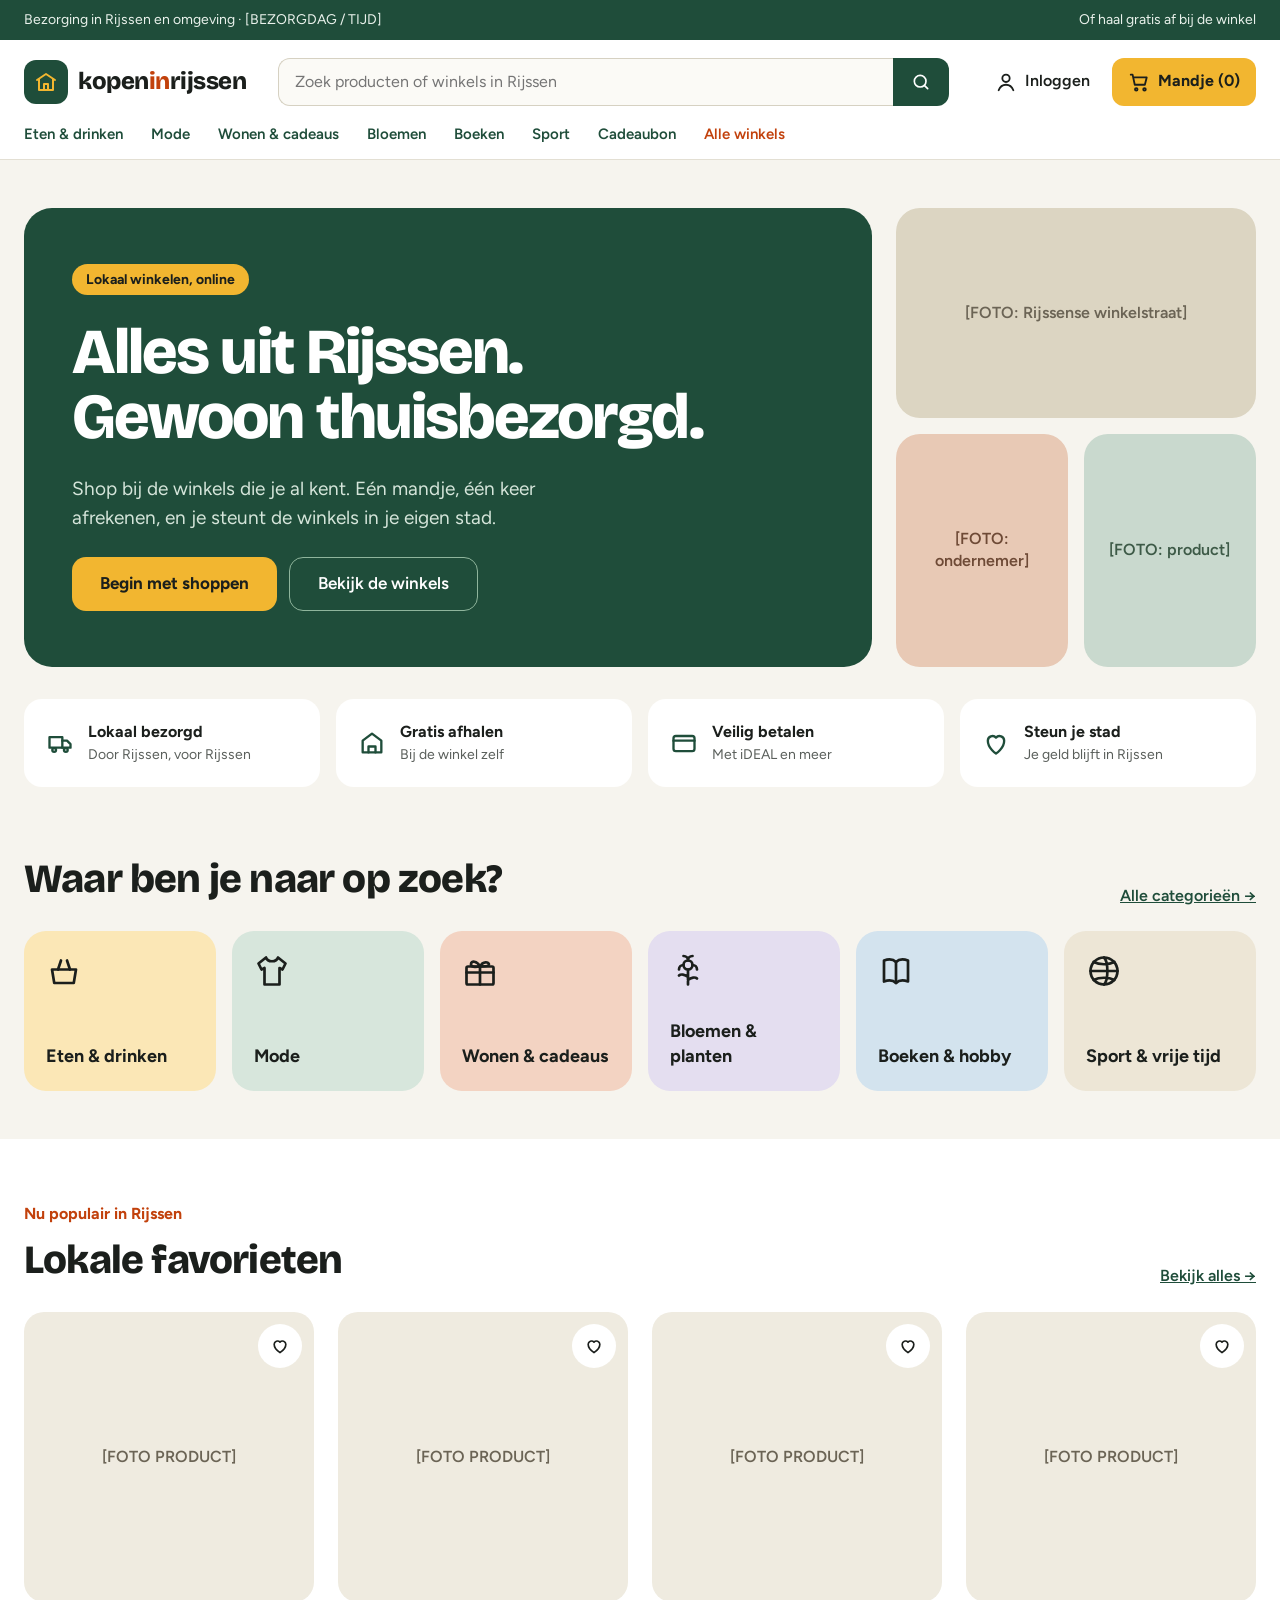
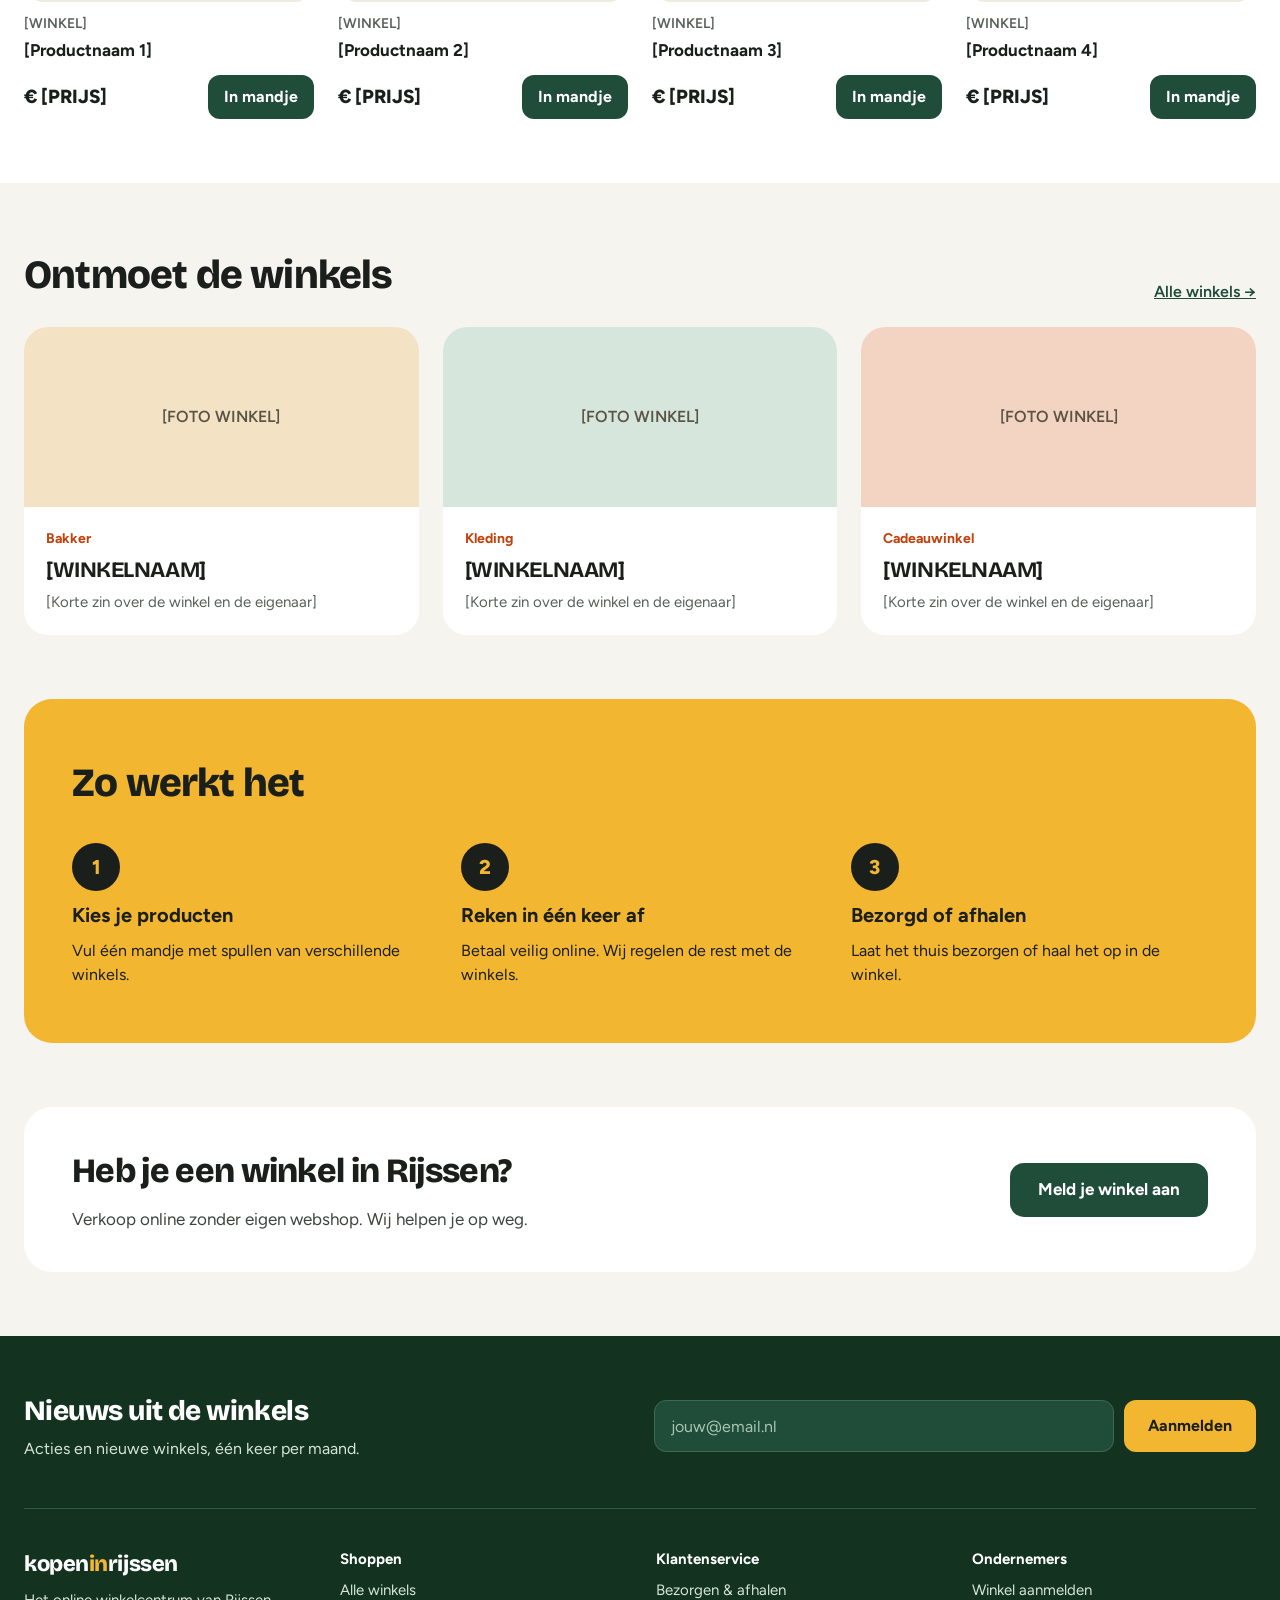
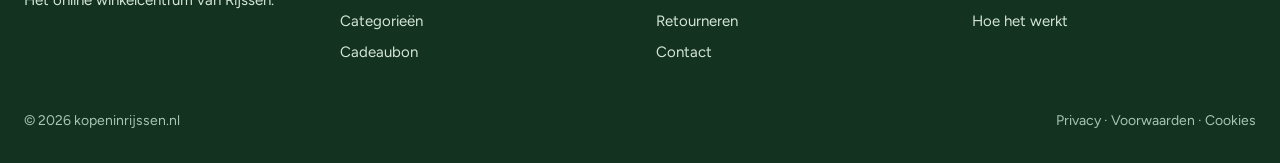
==== index.html @ 6768689d "Homepage kopeninrijssen.nl toegevoegd Co-Authored-By: Claude Opus 5.5 <noreply@anthropic.com> Claude" ====
<!doctype html>
<html lang="nl">
<head>
<meta charset="utf-8">
<meta name="viewport" content="width=device-width, initial-scale=1">
<title>Kopen in Rijssen – Alles uit Rijssen, gewoon thuisbezorgd</title>
<meta name="description" content="Shop online bij de winkels uit Rijssen. Eén mandje, één keer afrekenen, thuisbezorgd of gratis afhalen.">
<link rel="preconnect" href="https://fonts.googleapis.com">
<link rel="preconnect" href="https://fonts.gstatic.com" crossorigin>
<link href="https://fonts.googleapis.com/css2?family=Bricolage+Grotesque:wght@500;700;800&family=Figtree:wght@400;500;600;700&display=swap" rel="stylesheet">
<style>
:root{
  --groen:#1F4D3A; --groen-donker:#13321F; --geel:#F2B630; --oranje:#C2410C;
  --tekst:#1B1F1C; --grijs:#5A5F5B; --bg:#F6F4EE; --wit:#FFFFFF; --lijn:#E3DFD3;
}
*{box-sizing:border-box}
body{margin:0;font-family:'Figtree',system-ui,sans-serif;color:var(--tekst);background:var(--bg);line-height:1.4}
a{color:var(--groen)}a:hover{color:var(--groen-donker)}
img{max-width:100%;display:block}
.wrap{max-width:1280px;margin:0 auto;padding:0 24px}
.display{font-family:'Bricolage Grotesque',sans-serif;font-weight:800;letter-spacing:-0.02em}
.sr-only{position:absolute;width:1px;height:1px;overflow:hidden;clip:rect(0 0 0 0);white-space:nowrap}
.btn{display:inline-flex;align-items:center;justify-content:center;gap:8px;height:54px;padding:0 28px;border-radius:14px;font:inherit;font-weight:700;font-size:17px;text-decoration:none;border:none;cursor:pointer}
.btn-geel{background:var(--geel);color:var(--tekst)}.btn-geel:hover{background:#E5A817;color:var(--tekst)}
.btn-groen{background:var(--groen);color:var(--wit)}.btn-groen:hover{background:var(--groen-donker);color:var(--wit)}
.btn-rand{border:1.5px solid #8FB59C;color:var(--wit);font-weight:600}.btn-rand:hover{background:rgba(255,255,255,.08);color:var(--wit)}
.ph{display:flex;align-items:center;justify-content:center;text-align:center;padding:12px;font-weight:600}

/* Topbalk & header */
.topbalk{background:var(--groen);color:#EAF2EC;font-size:14px}
.topbalk .wrap{padding-top:10px;padding-bottom:10px;display:flex;flex-wrap:wrap;gap:8px 24px;justify-content:space-between}
header{background:var(--wit);border-bottom:1px solid var(--lijn)}
.header-rij{padding-top:18px;padding-bottom:18px;display:flex;flex-wrap:wrap;align-items:center;gap:16px 32px}
.logo{display:flex;align-items:center;gap:10px;text-decoration:none;color:var(--tekst)}
.logo-icoon{width:44px;height:44px;border-radius:12px;background:var(--groen);display:flex;align-items:center;justify-content:center}
.logo-tekst{font-size:24px}.logo-tekst span{color:var(--oranje)}
.zoek{flex:999 1 320px;display:flex;min-width:0}
.zoek input{flex:1;min-width:0;height:48px;padding:0 16px;border:1.5px solid #D6D1C2;border-right:none;border-radius:12px 0 0 12px;font:inherit;font-size:16px;background:#FBFAF6}
.zoek button{height:48px;width:56px;border:none;border-radius:0 12px 12px 0;background:var(--groen);color:var(--wit);display:flex;align-items:center;justify-content:center;cursor:pointer}
.account{display:flex;gap:8px}
.account a{display:flex;align-items:center;gap:8px;height:48px;padding:0 14px;border-radius:12px;text-decoration:none;color:var(--tekst);font-weight:600}
.account a.mandje{background:var(--geel);font-weight:700;padding:0 16px}
.cat-nav{padding-bottom:14px;display:flex;flex-wrap:wrap;gap:6px 28px;font-weight:600;font-size:15px}
.cat-nav a{text-decoration:none}
.cat-nav a.accent{color:var(--oranje)}

/* Hero */
.hero{padding-top:48px;padding-bottom:24px}
.hero-rij{display:flex;flex-wrap:wrap;gap:24px;align-items:stretch}
.hero-tekst{flex:999 1 520px;background:var(--groen);color:var(--wit);border-radius:28px;padding:56px 48px;display:flex;flex-direction:column;justify-content:center;gap:24px}
.label{align-self:flex-start;background:var(--geel);color:var(--tekst);font-weight:700;font-size:14px;padding:6px 14px;border-radius:999px}
.hero h1{margin:0;font-size:clamp(40px,6vw,64px);line-height:1.02;letter-spacing:-0.03em}
.hero p{margin:0;font-size:19px;line-height:1.55;color:#D5E5DA;max-width:520px}
.knoppen{display:flex;flex-wrap:wrap;gap:12px}
.hero-fotos{flex:1 1 360px;display:grid;grid-template-columns:repeat(2,minmax(0,1fr));gap:16px;min-height:420px}
.hero-fotos .groot{grid-column:span 2;border-radius:24px;background:#DCD5C2;color:#6B6455}
.hero-fotos .klein1{border-radius:24px;background:#E8C9B5;color:#6E4A36}
.hero-fotos .klein2{border-radius:24px;background:#C9D9CE;color:#3D5A47}

/* USP's */
.usps{padding-top:8px;padding-bottom:40px}
.grid-usp{display:grid;grid-template-columns:repeat(auto-fit,minmax(240px,1fr));gap:16px}
.usp{background:var(--wit);border-radius:18px;padding:22px;display:flex;gap:14px;align-items:center}
.usp b{display:block}.usp small{font-size:14px;color:var(--grijs)}

/* Secties */
.sectie{padding-top:24px;padding-bottom:48px}
.sectie-kop{display:flex;flex-wrap:wrap;justify-content:space-between;align-items:end;gap:12px;margin-bottom:24px}
.sectie-kop h2{margin:0;font-size:clamp(30px,4vw,40px)}
.sectie-kop a{font-weight:600}
.boven{font-weight:700;color:var(--oranje);margin-bottom:6px}
.grid-cat{display:grid;grid-template-columns:repeat(auto-fit,minmax(180px,1fr));gap:16px}
.cat{text-decoration:none;color:var(--tekst);border-radius:22px;padding:22px;height:160px;display:flex;flex-direction:column;justify-content:space-between;transition:transform .15s}
.cat:hover{transform:translateY(-3px);color:var(--tekst)}
.cat span{font-weight:700;font-size:18px}

.producten{background:var(--wit);padding:64px 0}
.grid-prod{display:grid;grid-template-columns:repeat(auto-fill,minmax(240px,1fr));gap:24px}
.prod{display:flex;flex-direction:column;gap:12px}
.prod-foto{aspect-ratio:1/1;border-radius:20px;background:#EFEBE0;color:#6B6455;position:relative}
.fav{position:absolute;top:12px;right:12px;width:44px;height:44px;border-radius:999px;border:none;background:var(--wit);display:flex;align-items:center;justify-content:center;cursor:pointer}
.prod .winkel{font-size:14px;color:var(--grijs);font-weight:600}
.prod .naam{font-weight:700;font-size:17px;margin-top:-6px}
.prod .onder{display:flex;align-items:center;justify-content:space-between}
.prod .prijs{font-weight:800;font-size:19px}
.prod .onder button{height:44px;padding:0 16px;border-radius:12px;border:none;background:var(--groen);color:var(--wit);font:inherit;font-weight:700;cursor:pointer}

.winkels{padding-top:64px;padding-bottom:64px}
.grid-winkel{display:grid;grid-template-columns:repeat(auto-fit,minmax(280px,1fr));gap:24px}
.winkelkaart{text-decoration:none;color:var(--tekst);background:var(--wit);border-radius:24px;overflow:hidden;display:flex;flex-direction:column}
.winkelkaart:hover{color:var(--tekst)}
.winkelkaart .foto{height:180px;color:#5A5446}
.winkelkaart .info{padding:22px;display:flex;flex-direction:column;gap:6px}
.winkelkaart .soort{font-size:14px;font-weight:700;color:var(--oranje)}
.winkelkaart .titel{font-size:22px;font-weight:700}
.winkelkaart .tekst{font-size:15px;color:var(--grijs)}

.werkt{padding-bottom:64px}
.werkt-blok{background:var(--geel);border-radius:28px;padding:56px 48px}
.werkt-blok h2{margin:0 0 32px;font-size:clamp(30px,4vw,40px)}
.grid-stap{display:grid;grid-template-columns:repeat(auto-fit,minmax(240px,1fr));gap:32px}
.stap{display:flex;flex-direction:column;gap:10px}
.stap .nr{width:48px;height:48px;border-radius:999px;background:var(--tekst);color:var(--geel);font-weight:800;font-size:20px;display:flex;align-items:center;justify-content:center}
.stap b{font-size:20px}.stap p{margin:0;font-size:16px;line-height:1.5}

.ondernemers{padding-bottom:64px}
.ond-blok{display:flex;flex-wrap:wrap;gap:32px;align-items:center;background:var(--wit);border-radius:28px;padding:40px 48px}
.ond-blok div{flex:999 1 420px;display:flex;flex-direction:column;gap:12px}
.ond-blok h2{margin:0;font-size:34px}
.ond-blok p{margin:0;font-size:17px;line-height:1.55;color:#3F4440}

/* Footer */
footer{background:var(--groen-donker);color:#D5E5DA}
footer .wrap{padding-top:56px;padding-bottom:32px;display:flex;flex-direction:column;gap:48px}
.nieuws{display:flex;flex-wrap:wrap;gap:24px 48px;justify-content:space-between;align-items:center}
.nieuws > div{flex:1 1 360px}
.nieuws .kop{font-size:28px;color:var(--wit)}
.nieuws form{flex:1 1 380px;display:flex;flex-wrap:wrap;gap:10px}
.nieuws input{flex:1 1 220px;height:52px;padding:0 16px;border-radius:12px;border:1.5px solid #3C6A50;background:var(--groen);color:var(--wit);font:inherit;font-size:16px}
.nieuws input::placeholder{color:#A9C4B2}
.nieuws button{height:52px;padding:0 24px;border-radius:12px;border:none;background:var(--geel);color:var(--tekst);font:inherit;font-weight:700;cursor:pointer}
.grid-footer{display:grid;grid-template-columns:repeat(auto-fit,minmax(180px,1fr));gap:32px;border-top:1px solid #2E5A42;padding-top:40px}
.grid-footer > div{display:flex;flex-direction:column;gap:10px;font-size:15px}
.grid-footer b{color:var(--wit)}
.grid-footer a{color:#D5E5DA;text-decoration:none}.grid-footer a:hover{color:var(--wit)}
.footer-logo{font-size:22px;color:var(--wit)}.footer-logo span{color:var(--geel)}
.onderregel{display:flex;flex-wrap:wrap;justify-content:space-between;gap:12px;font-size:14px;color:#A9C4B2}

@media (max-width:600px){
  .hero-tekst,.werkt-blok,.ond-blok{padding:36px 24px}
  .hero-fotos{min-height:300px}
  .account a.inloggen span{display:none}
}
</style>
</head>
<body>

<div class="topbalk"><div class="wrap">
  <span>Bezorging in Rijssen en omgeving · [BEZORGDAG / TIJD]</span>
  <span>Of haal gratis af bij de winkel</span>
</div></div>

<header>
  <div class="wrap header-rij">
    <a href="/" class="logo" aria-label="Kopen in Rijssen, naar de homepage">
      <span class="logo-icoon"><svg width="24" height="24" viewBox="0 0 24 24" fill="none" stroke="#F2B630" stroke-width="2" stroke-linecap="round" stroke-linejoin="round" aria-hidden="true"><path d="M3 10l9-6 9 6"/><path d="M5 9v11h14V9"/><path d="M10 20v-6h4v6"/></svg></span>
      <span class="logo-tekst display">kopen<span>in</span>rijssen</span>
    </a>
    <form class="zoek" role="search" onsubmit="return false">
      <label for="zoek" class="sr-only">Zoeken</label>
      <input id="zoek" type="search" placeholder="Zoek producten of winkels in Rijssen">
      <button type="submit" aria-label="Zoeken"><svg width="20" height="20" viewBox="0 0 24 24" fill="none" stroke="currentColor" stroke-width="2" stroke-linecap="round" aria-hidden="true"><circle cx="11" cy="11" r="7"/><path d="M20 20l-4-4"/></svg></button>
    </form>
    <nav class="account" aria-label="Account">
      <a href="#" class="inloggen"><svg width="22" height="22" viewBox="0 0 24 24" fill="none" stroke="currentColor" stroke-width="2" stroke-linecap="round" aria-hidden="true"><circle cx="12" cy="8" r="4"/><path d="M4 21c1.5-4 4.5-6 8-6s6.5 2 8 6"/></svg><span>Inloggen</span></a>
      <a href="#" class="mandje"><svg width="22" height="22" viewBox="0 0 24 24" fill="none" stroke="currentColor" stroke-width="2" stroke-linecap="round" stroke-linejoin="round" aria-hidden="true"><path d="M3 4h2l2.4 11h11l2-8H6.2"/><circle cx="9" cy="20" r="1.4"/><circle cx="18" cy="20" r="1.4"/></svg>Mandje (0)</a>
    </nav>
  </div>
  <nav class="wrap cat-nav" aria-label="Categorieën">
    <a href="#">Eten &amp; drinken</a><a href="#">Mode</a><a href="#">Wonen &amp; cadeaus</a><a href="#">Bloemen</a><a href="#">Boeken</a><a href="#">Sport</a><a href="#">Cadeaubon</a><a href="#" class="accent">Alle winkels</a>
  </nav>
</header>

<main>
<section class="wrap hero">
  <div class="hero-rij">
    <div class="hero-tekst">
      <span class="label">Lokaal winkelen, online</span>
      <h1 class="display">Alles uit Rijssen.<br>Gewoon thuisbezorgd.</h1>
      <p>Shop bij de winkels die je al kent. Eén mandje, één keer afrekenen, en je steunt de winkels in je eigen stad.</p>
      <div class="knoppen">
        <a href="#producten" class="btn btn-geel">Begin met shoppen</a>
        <a href="#winkels" class="btn btn-rand">Bekijk de winkels</a>
      </div>
    </div>
    <div class="hero-fotos">
      <div class="ph groot">[FOTO: Rijssense winkelstraat]</div>
      <div class="ph klein1">[FOTO: ondernemer]</div>
      <div class="ph klein2">[FOTO: product]</div>
    </div>
  </div>
</section>

<section class="wrap usps" aria-label="Voordelen">
  <div class="grid-usp">
    <div class="usp"><svg width="28" height="28" viewBox="0 0 24 24" fill="none" stroke="#1F4D3A" stroke-width="2" stroke-linecap="round" stroke-linejoin="round" aria-hidden="true"><path d="M3 7h11v9H3z"/><path d="M14 10h4l3 3v3h-7"/><circle cx="7" cy="18" r="1.6"/><circle cx="17" cy="18" r="1.6"/></svg><div><b>Lokaal bezorgd</b><small>Door Rijssen, voor Rijssen</small></div></div>
    <div class="usp"><svg width="28" height="28" viewBox="0 0 24 24" fill="none" stroke="#1F4D3A" stroke-width="2" stroke-linecap="round" stroke-linejoin="round" aria-hidden="true"><path d="M4 10l8-6 8 6v10H4z"/><path d="M9 20v-5h6v5"/></svg><div><b>Gratis afhalen</b><small>Bij de winkel zelf</small></div></div>
    <div class="usp"><svg width="28" height="28" viewBox="0 0 24 24" fill="none" stroke="#1F4D3A" stroke-width="2" stroke-linecap="round" stroke-linejoin="round" aria-hidden="true"><rect x="3" y="6" width="18" height="13" rx="2"/><path d="M3 10h18"/></svg><div><b>Veilig betalen</b><small>Met iDEAL en meer</small></div></div>
    <div class="usp"><svg width="28" height="28" viewBox="0 0 24 24" fill="none" stroke="#1F4D3A" stroke-width="2" stroke-linecap="round" stroke-linejoin="round" aria-hidden="true"><path d="M12 21s-7-4.5-7-11a4 4 0 0 1 7-2.6A4 4 0 0 1 19 10c0 6.5-7 11-7 11z"/></svg><div><b>Steun je stad</b><small>Je geld blijft in Rijssen</small></div></div>
  </div>
</section>

<section class="wrap sectie">
  <div class="sectie-kop"><h2 class="display">Waar ben je naar op zoek?</h2><a href="#">Alle categorieën →</a></div>
  <div class="grid-cat">
    <a href="#" class="cat" style="background:#FBE7B6"><svg width="36" height="36" viewBox="0 0 24 24" fill="none" stroke="#1B1F1C" stroke-width="1.8" stroke-linecap="round" stroke-linejoin="round" aria-hidden="true"><path d="M4 11h16l-1.5 9h-13z"/><path d="M8 11l2-6M16 11l-2-6"/></svg><span>Eten &amp; drinken</span></a>
    <a href="#" class="cat" style="background:#D7E6DC"><svg width="36" height="36" viewBox="0 0 24 24" fill="none" stroke="#1B1F1C" stroke-width="1.8" stroke-linecap="round" stroke-linejoin="round" aria-hidden="true"><path d="M8 3l-5 4 2 4 2-1v11h10V10l2 1 2-4-5-4c-.5 1.5-2 2.5-4 2.5S8.5 4.5 8 3z"/></svg><span>Mode</span></a>
    <a href="#" class="cat" style="background:#F3D3C2"><svg width="36" height="36" viewBox="0 0 24 24" fill="none" stroke="#1B1F1C" stroke-width="1.8" stroke-linecap="round" stroke-linejoin="round" aria-hidden="true"><rect x="3" y="9" width="18" height="12" rx="1"/><path d="M12 9v12M3 13h18"/><path d="M12 9c-2-4-6-4-6-1.5S10 9 12 9c2 0 6 0 6-1.5S14 5 12 9z"/></svg><span>Wonen &amp; cadeaus</span></a>
    <a href="#" class="cat" style="background:#E4DEF0"><svg width="36" height="36" viewBox="0 0 24 24" fill="none" stroke="#1B1F1C" stroke-width="1.8" stroke-linecap="round" stroke-linejoin="round" aria-hidden="true"><circle cx="12" cy="8" r="3"/><path d="M12 5a3 3 0 0 0-3-3M12 5a3 3 0 0 1 3-3M9 8a3 3 0 0 0-3 3M15 8a3 3 0 0 1 3 3"/><path d="M12 11v10M12 16c-2-2-5-2-6-1M12 18c2-2 5-2 6-1"/></svg><span>Bloemen &amp; planten</span></a>
    <a href="#" class="cat" style="background:#D3E3EE"><svg width="36" height="36" viewBox="0 0 24 24" fill="none" stroke="#1B1F1C" stroke-width="1.8" stroke-linecap="round" stroke-linejoin="round" aria-hidden="true"><path d="M4 5c3-1 6-1 8 1 2-2 5-2 8-1v14c-3-1-6-1-8 1-2-2-5-2-8-1z"/><path d="M12 6v14"/></svg><span>Boeken &amp; hobby</span></a>
    <a href="#" class="cat" style="background:#EDE6D6"><svg width="36" height="36" viewBox="0 0 24 24" fill="none" stroke="#1B1F1C" stroke-width="1.8" stroke-linecap="round" stroke-linejoin="round" aria-hidden="true"><circle cx="12" cy="12" r="9"/><path d="M12 3c3 3 3 15 0 18M3 12h18M5 6c4 2 10 2 14 0M5 18c4-2 10-2 14 0"/></svg><span>Sport &amp; vrije tijd</span></a>
  </div>
</section>

<section class="producten" id="producten">
  <div class="wrap">
    <div class="sectie-kop"><div><div class="boven">Nu populair in Rijssen</div><h2 class="display">Lokale favorieten</h2></div><a href="#">Bekijk alles →</a></div>
    <div class="grid-prod" id="productlijst"></div>
  </div>
</section>

<section class="wrap winkels" id="winkels">
  <div class="sectie-kop"><h2 class="display">Ontmoet de winkels</h2><a href="#">Alle winkels →</a></div>
  <div class="grid-winkel" id="winkellijst"></div>
</section>

<section class="wrap werkt">
  <div class="werkt-blok">
    <h2 class="display">Zo werkt het</h2>
    <div class="grid-stap">
      <div class="stap"><span class="nr">1</span><b>Kies je producten</b><p>Vul één mandje met spullen van verschillende winkels.</p></div>
      <div class="stap"><span class="nr">2</span><b>Reken in één keer af</b><p>Betaal veilig online. Wij regelen de rest met de winkels.</p></div>
      <div class="stap"><span class="nr">3</span><b>Bezorgd of afhalen</b><p>Laat het thuis bezorgen of haal het op in de winkel.</p></div>
    </div>
  </div>
</section>

<section class="wrap ondernemers">
  <div class="ond-blok">
    <div><h2 class="display">Heb je een winkel in Rijssen?</h2><p>Verkoop online zonder eigen webshop. Wij helpen je op weg.</p></div>
    <a href="mailto:[JOUW@EMAIL.NL]?subject=Aanmelden%20winkel" class="btn btn-groen">Meld je winkel aan</a>
  </div>
</section>
</main>

<footer>
  <div class="wrap">
    <div class="nieuws">
      <div><div class="kop display">Nieuws uit de winkels</div><div style="margin-top:6px">Acties en nieuwe winkels, één keer per maand.</div></div>
      <form onsubmit="return false">
        <label for="mail" class="sr-only">E-mailadres</label>
        <input id="mail" type="email" placeholder="jouw@email.nl" required>
        <button type="submit">Aanmelden</button>
      </form>
    </div>
    <div class="grid-footer">
      <div><span class="footer-logo display">kopen<span>in</span>rijssen</span><span>Het online winkelcentrum van Rijssen.</span></div>
      <div><b>Shoppen</b><a href="#winkels">Alle winkels</a><a href="#">Categorieën</a><a href="#">Cadeaubon</a></div>
      <div><b>Klantenservice</b><a href="#">Bezorgen &amp; afhalen</a><a href="#">Retourneren</a><a href="#">Contact</a></div>
      <div><b>Ondernemers</b><a href="#">Winkel aanmelden</a><a href="#">Hoe het werkt</a></div>
    </div>
    <div class="onderregel"><span>© 2026 kopeninrijssen.nl</span><span>Privacy · Voorwaarden · Cookies</span></div>
  </div>
</footer>

<script>
// Pas hier de producten en winkels aan
const producten = [
  { winkel: "[WINKEL]", naam: "[Productnaam 1]", prijs: "[PRIJS]" },
  { winkel: "[WINKEL]", naam: "[Productnaam 2]", prijs: "[PRIJS]" },
  { winkel: "[WINKEL]", naam: "[Productnaam 3]", prijs: "[PRIJS]" },
  { winkel: "[WINKEL]", naam: "[Productnaam 4]", prijs: "[PRIJS]" }
];
const winkels = [
  { soort: "Bakker", naam: "[WINKELNAAM]", tekst: "[Korte zin over de winkel en de eigenaar]", kleur: "#F3E2C4" },
  { soort: "Kleding", naam: "[WINKELNAAM]", tekst: "[Korte zin over de winkel en de eigenaar]", kleur: "#D7E6DC" },
  { soort: "Cadeauwinkel", naam: "[WINKELNAAM]", tekst: "[Korte zin over de winkel en de eigenaar]", kleur: "#F3D3C2" }
];

const hart = '<svg width="20" height="20" viewBox="0 0 24 24" fill="none" stroke="#1B1F1C" stroke-width="2" stroke-linecap="round" stroke-linejoin="round" aria-hidden="true"><path d="M12 20s-7-4.5-7-10a4 4 0 0 1 7-2.6A4 4 0 0 1 19 10c0 5.5-7 10-7 10z"/></svg>';
const esc = s => String(s).replace(/[&<>"]/g, c => ({'&':'&amp;','<':'&lt;','>':'&gt;','"':'&quot;'}[c]));

document.getElementById('productlijst').innerHTML = producten.map(p => `
  <article class="prod">
    <div class="prod-foto ph">[FOTO PRODUCT]<button type="button" class="fav" aria-label="Bewaar als favoriet">${hart}</button></div>
    <div class="winkel">${esc(p.winkel)}</div>
    <div class="naam">${esc(p.naam)}</div>
    <div class="onder"><span class="prijs">€ ${esc(p.prijs)}</span><button type="button">In mandje</button></div>
  </article>`).join('');

document.getElementById('winkellijst').innerHTML = winkels.map(w => `
  <a href="#" class="winkelkaart">
    <div class="foto ph" style="background:${esc(w.kleur)}">[FOTO WINKEL]</div>
    <div class="info"><span class="soort">${esc(w.soort)}</span><span class="titel display">${esc(w.naam)}</span><span class="tekst">${esc(w.tekst)}</span></div>
  </a>`).join('');
</script>
</body>
</html>
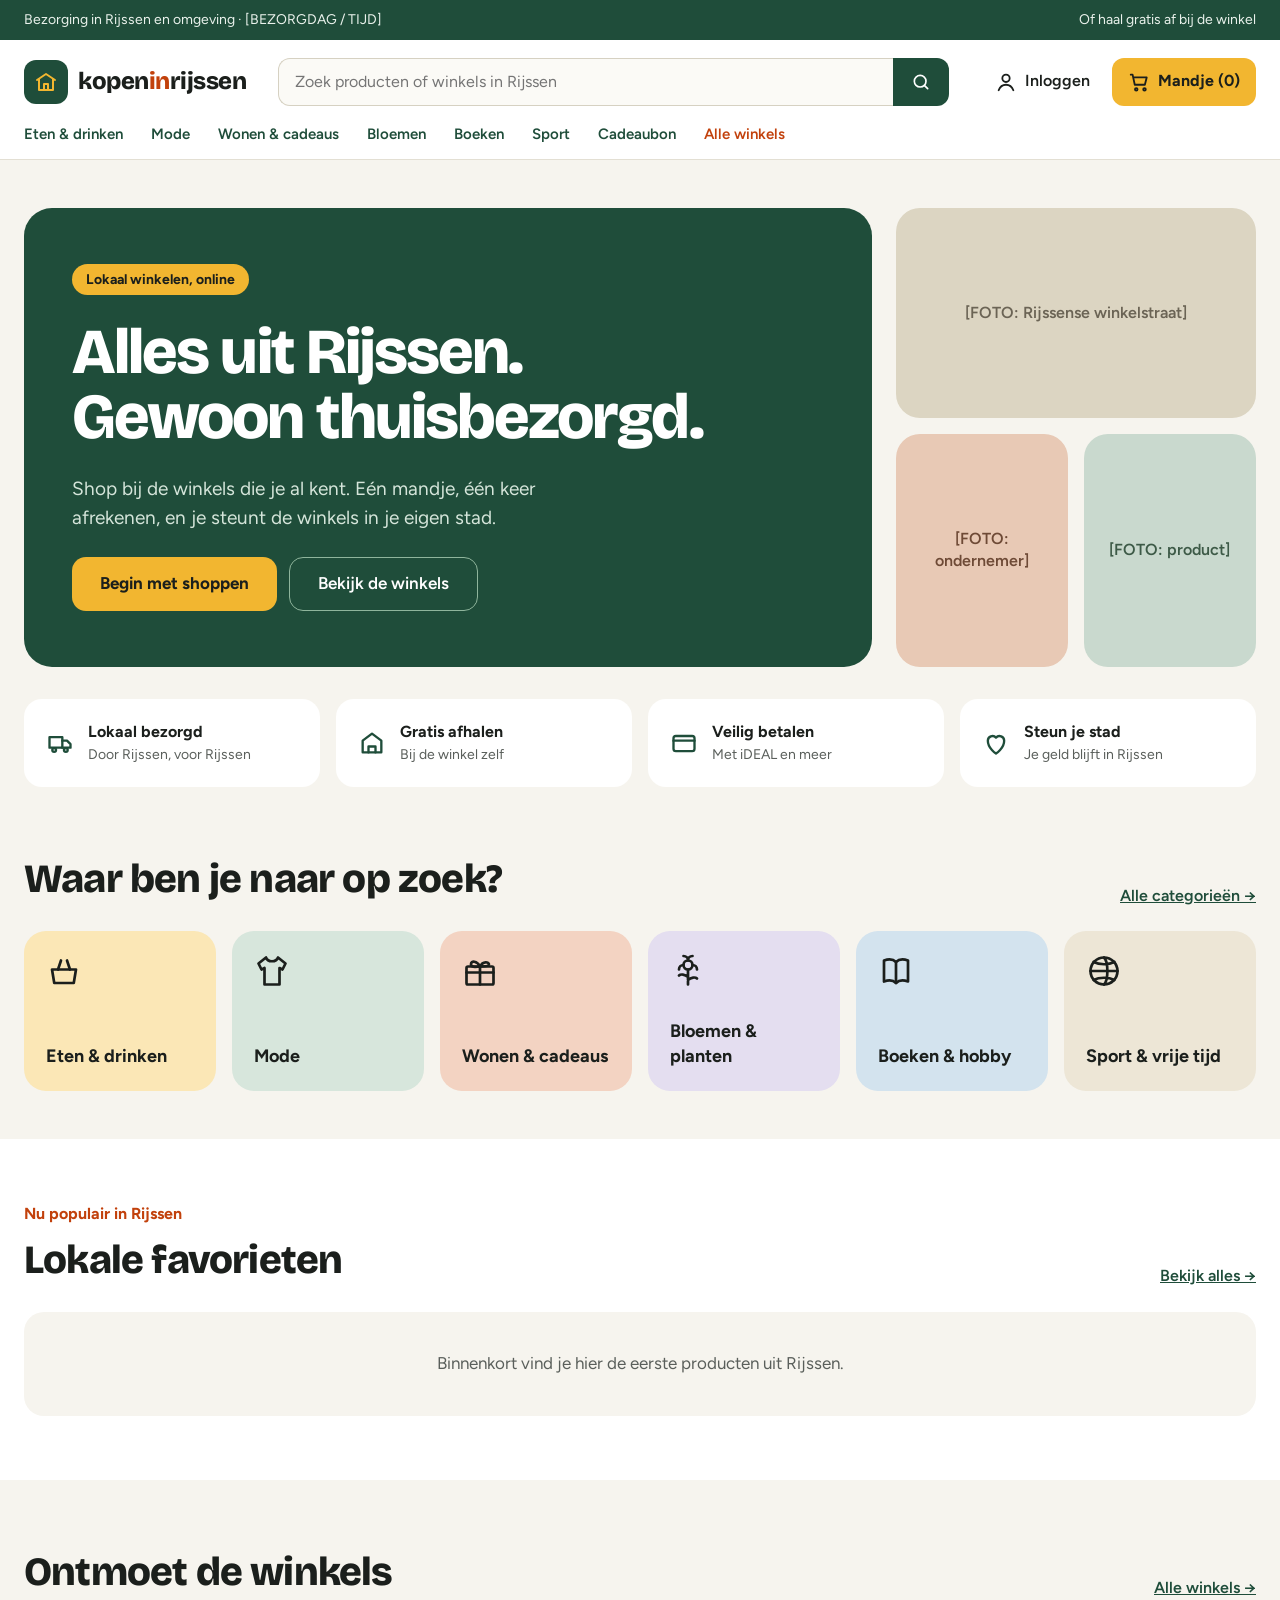
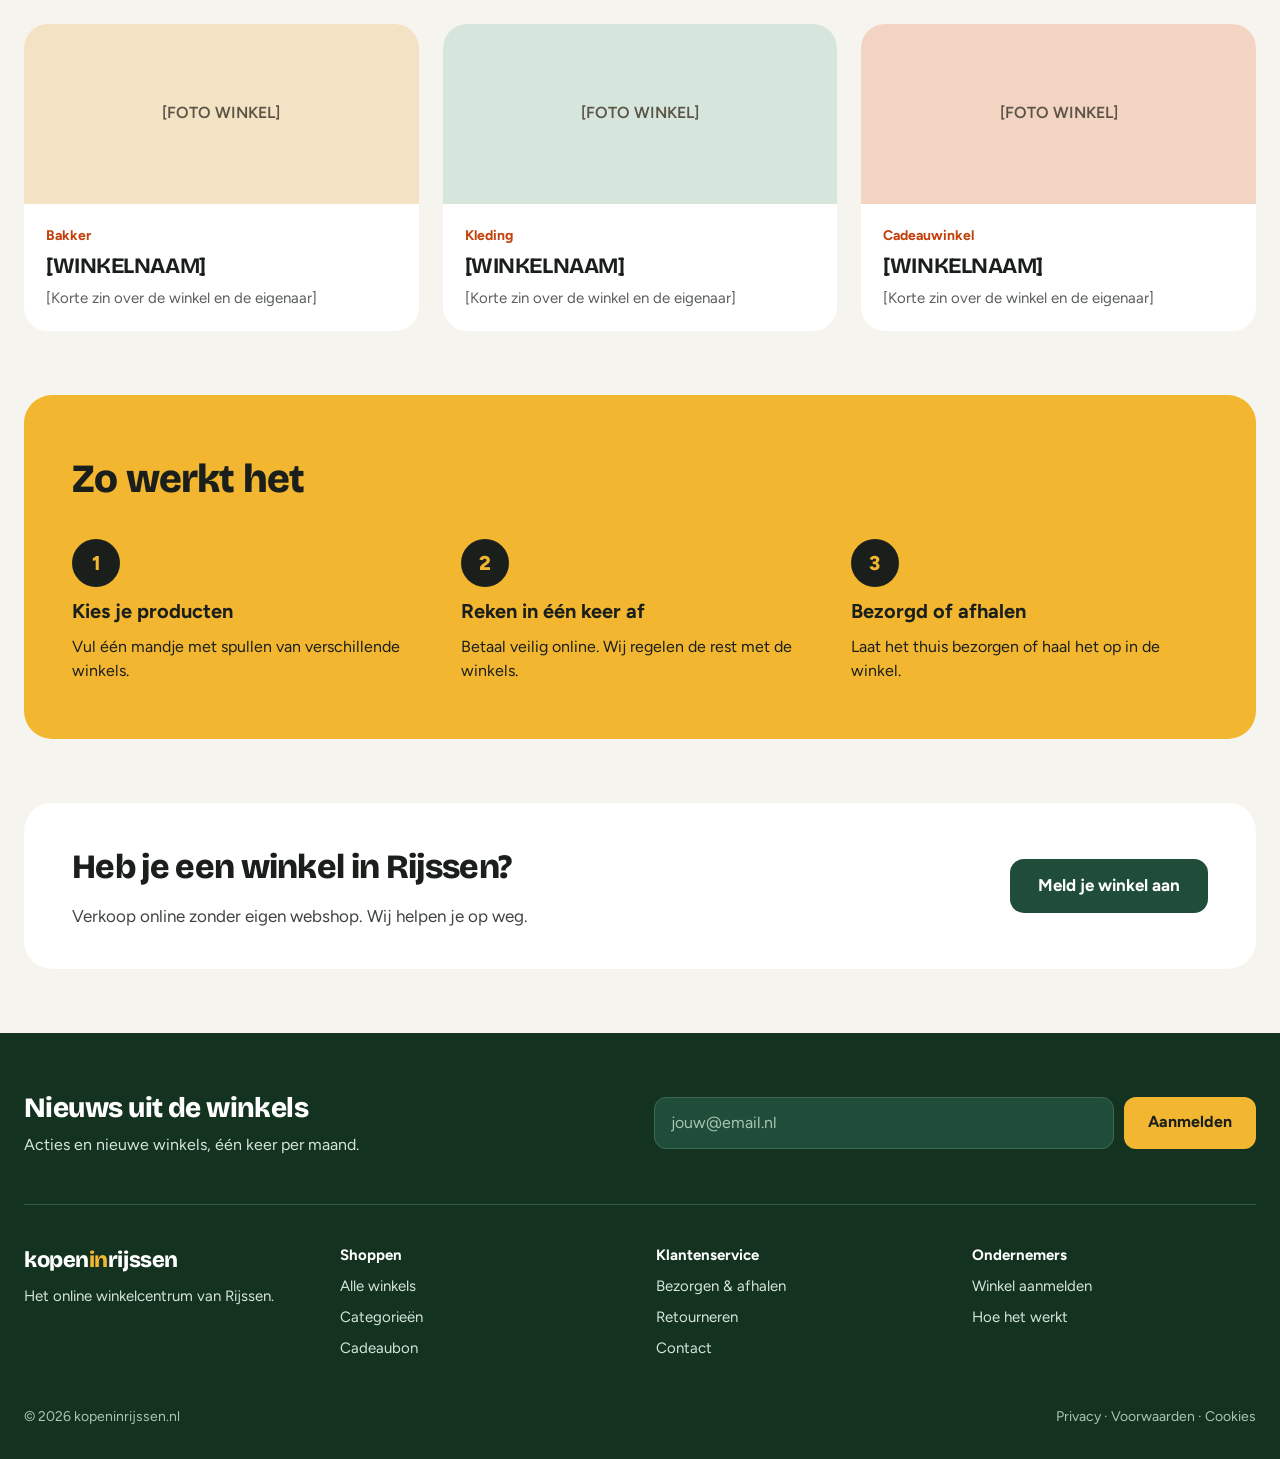
==== commit c93e7657: "Beheerpagina en producten.json toegevoegd Co-Authored-By: Claude Opus 5.5 <noreply@anthropic.com> Cl" ====
--- a/index.html
+++ b/index.html
@@ -77,8 +77,12 @@
 .producten{background:var(--wit);padding:64px 0}
 .grid-prod{display:grid;grid-template-columns:repeat(auto-fill,minmax(240px,1fr));gap:24px}
 .prod{display:flex;flex-direction:column;gap:12px}
-.prod-foto{aspect-ratio:1/1;border-radius:20px;background:#EFEBE0;color:#6B6455;position:relative}
-.fav{position:absolute;top:12px;right:12px;width:44px;height:44px;border-radius:999px;border:none;background:var(--wit);display:flex;align-items:center;justify-content:center;cursor:pointer}
+.prod-foto{aspect-ratio:1/1;border-radius:20px;background:#EFEBE0;color:#6B6455;overflow:hidden;text-decoration:none}
+.prod-foto img{width:100%;height:100%;object-fit:cover;transition:transform .25s}
+.prod-foto:hover img{transform:scale(1.04)}
+.prod .bekijk{display:inline-flex;align-items:center;height:44px;padding:0 16px;border-radius:12px;background:var(--groen);color:var(--wit);font-weight:700;text-decoration:none}
+.prod .bekijk:hover{background:var(--groen-donker);color:var(--wit)}
+.leeg{grid-column:1/-1;background:var(--bg);border-radius:20px;padding:40px;text-align:center;color:var(--grijs);font-size:17px}
 .prod .winkel{font-size:14px;color:var(--grijs);font-weight:600}
 .prod .naam{font-weight:700;font-size:17px;margin-top:-6px}
 .prod .onder{display:flex;align-items:center;justify-content:space-between}
@@ -254,29 +258,41 @@
 </footer>
 
 <script>
-// Pas hier de producten en winkels aan
-const producten = [
-  { winkel: "[WINKEL]", naam: "[Productnaam 1]", prijs: "[PRIJS]" },
-  { winkel: "[WINKEL]", naam: "[Productnaam 2]", prijs: "[PRIJS]" },
-  { winkel: "[WINKEL]", naam: "[Productnaam 3]", prijs: "[PRIJS]" },
-  { winkel: "[WINKEL]", naam: "[Productnaam 4]", prijs: "[PRIJS]" }
-];
+// Producten komen uit producten.json (beheren via beheer.html)
 const winkels = [
   { soort: "Bakker", naam: "[WINKELNAAM]", tekst: "[Korte zin over de winkel en de eigenaar]", kleur: "#F3E2C4" },
   { soort: "Kleding", naam: "[WINKELNAAM]", tekst: "[Korte zin over de winkel en de eigenaar]", kleur: "#D7E6DC" },
   { soort: "Cadeauwinkel", naam: "[WINKELNAAM]", tekst: "[Korte zin over de winkel en de eigenaar]", kleur: "#F3D3C2" }
 ];
 
-const hart = '<svg width="20" height="20" viewBox="0 0 24 24" fill="none" stroke="#1B1F1C" stroke-width="2" stroke-linecap="round" stroke-linejoin="round" aria-hidden="true"><path d="M12 20s-7-4.5-7-10a4 4 0 0 1 7-2.6A4 4 0 0 1 19 10c0 5.5-7 10-7 10z"/></svg>';
-const esc = s => String(s).replace(/[&<>"]/g, c => ({'&':'&amp;','<':'&lt;','>':'&gt;','"':'&quot;'}[c]));
-
-document.getElementById('productlijst').innerHTML = producten.map(p => `
-  <article class="prod">
-    <div class="prod-foto ph">[FOTO PRODUCT]<button type="button" class="fav" aria-label="Bewaar als favoriet">${hart}</button></div>
-    <div class="winkel">${esc(p.winkel)}</div>
-    <div class="naam">${esc(p.naam)}</div>
-    <div class="onder"><span class="prijs">€ ${esc(p.prijs)}</span><button type="button">In mandje</button></div>
-  </article>`).join('');
+const esc = s => String(s ?? '').replace(/[&<>"']/g, c => ({'&':'&amp;','<':'&lt;','>':'&gt;','"':'&quot;',"'":'&#39;'}[c]));
+const veiligeUrl = u => /^https?:\/\//i.test(u || '') ? esc(u) : '#';
+const euro = n => (n === '' || n == null || isNaN(n)) ? '' : '€ ' + Number(n).toLocaleString('nl-NL', { minimumFractionDigits: 2, maximumFractionDigits: 2 });
+
+fetch('producten.json?v=' + Date.now())
+  .then(r => r.ok ? r.json() : [])
+  .catch(() => [])
+  .then(producten => {
+    const lijst = document.getElementById('productlijst');
+    const zichtbaar = (Array.isArray(producten) ? producten : []).filter(p => p.zichtbaar !== false);
+    if (!zichtbaar.length) {
+      lijst.innerHTML = '<div class="leeg">Binnenkort vind je hier de eerste producten uit Rijssen.</div>';
+      return;
+    }
+    lijst.innerHTML = zichtbaar.map(p => {
+      const link = veiligeUrl(p.link);
+      const foto = p.afbeelding && /^https?:\/\//i.test(p.afbeelding)
+        ? `<img src="${esc(p.afbeelding)}" alt="${esc(p.naam)}" loading="lazy">`
+        : '<span class="ph" style="width:100%;height:100%">[FOTO PRODUCT]</span>';
+      return `
+      <article class="prod">
+        <a class="prod-foto ph" href="${link}" target="_blank" rel="noopener">${foto}</a>
+        <div class="winkel">${esc(p.winkel)}</div>
+        <div class="naam">${esc(p.naam)}</div>
+        <div class="onder"><span class="prijs">${euro(p.prijs)}</span><a class="bekijk" href="${link}" target="_blank" rel="noopener">Bekijk</a></div>
+      </article>`;
+    }).join('');
+  });
 
 document.getElementById('winkellijst').innerHTML = winkels.map(w => `
   <a href="#" class="winkelkaart">
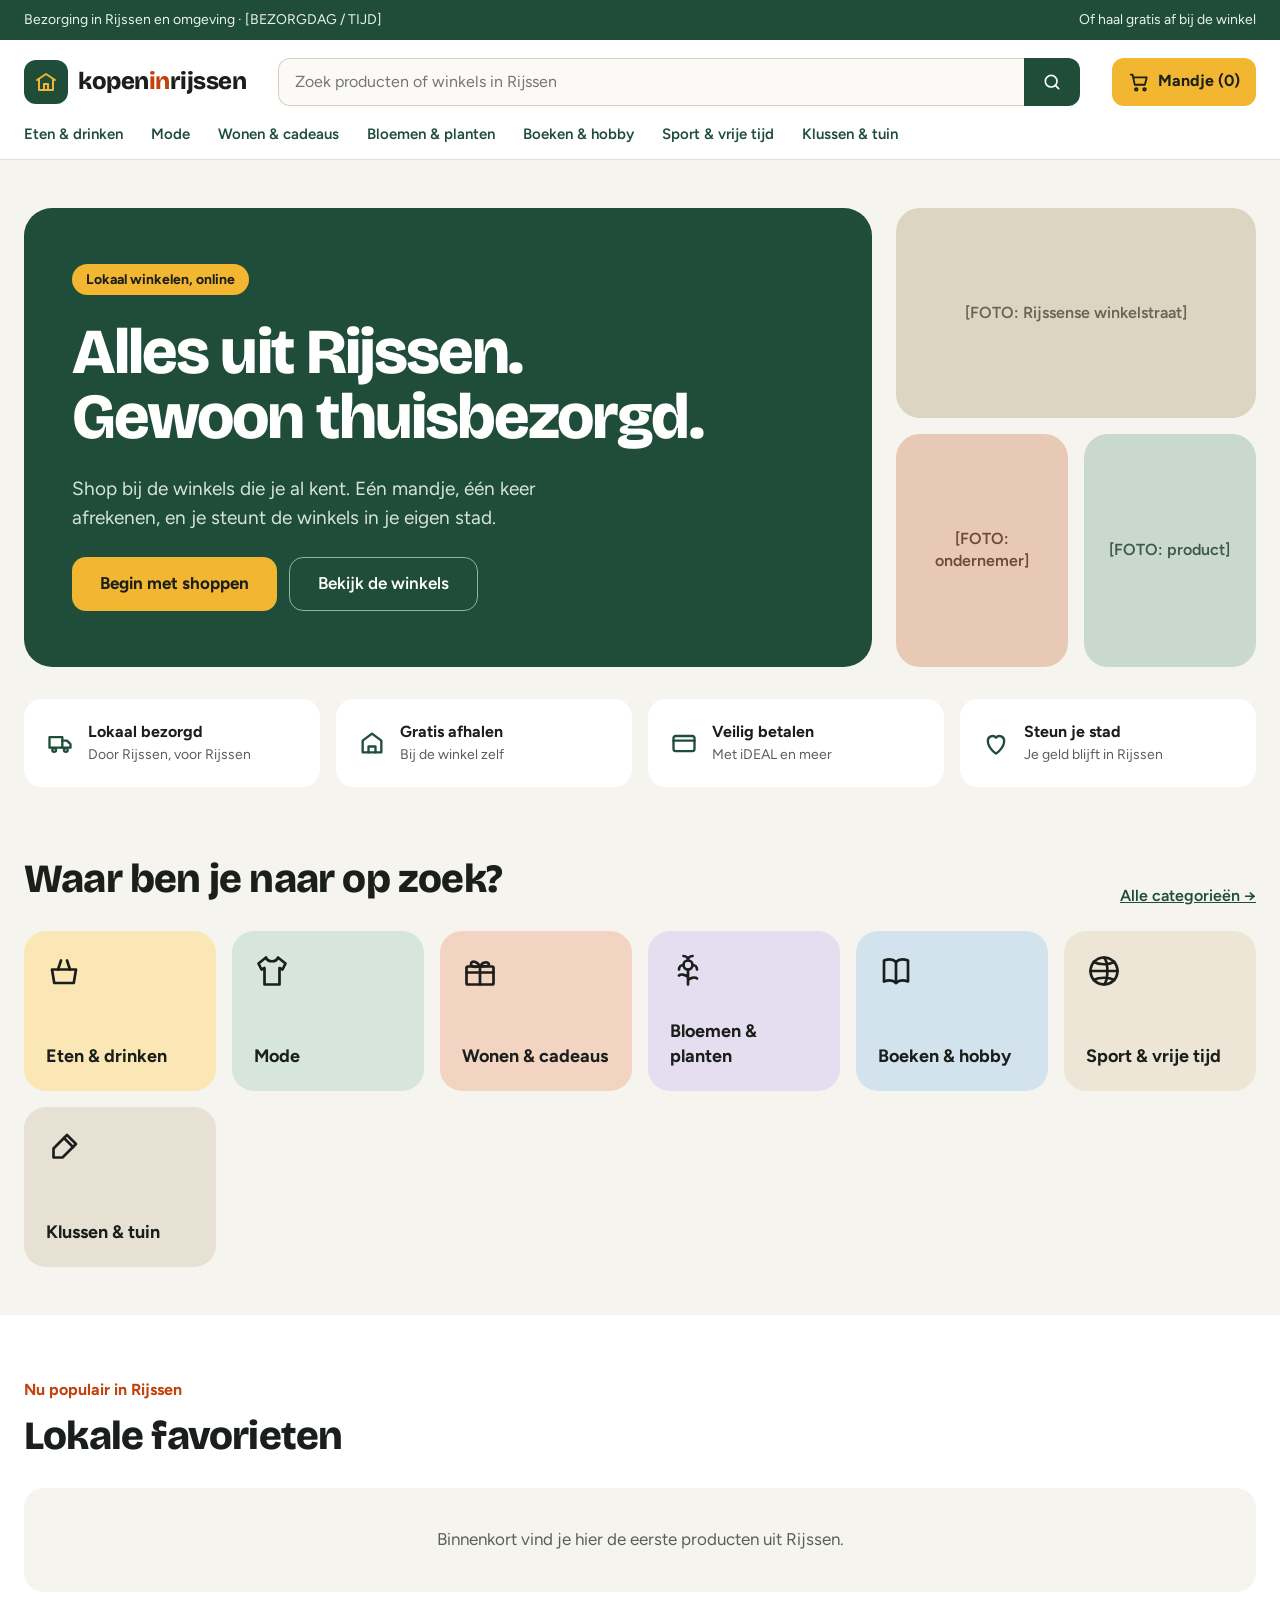
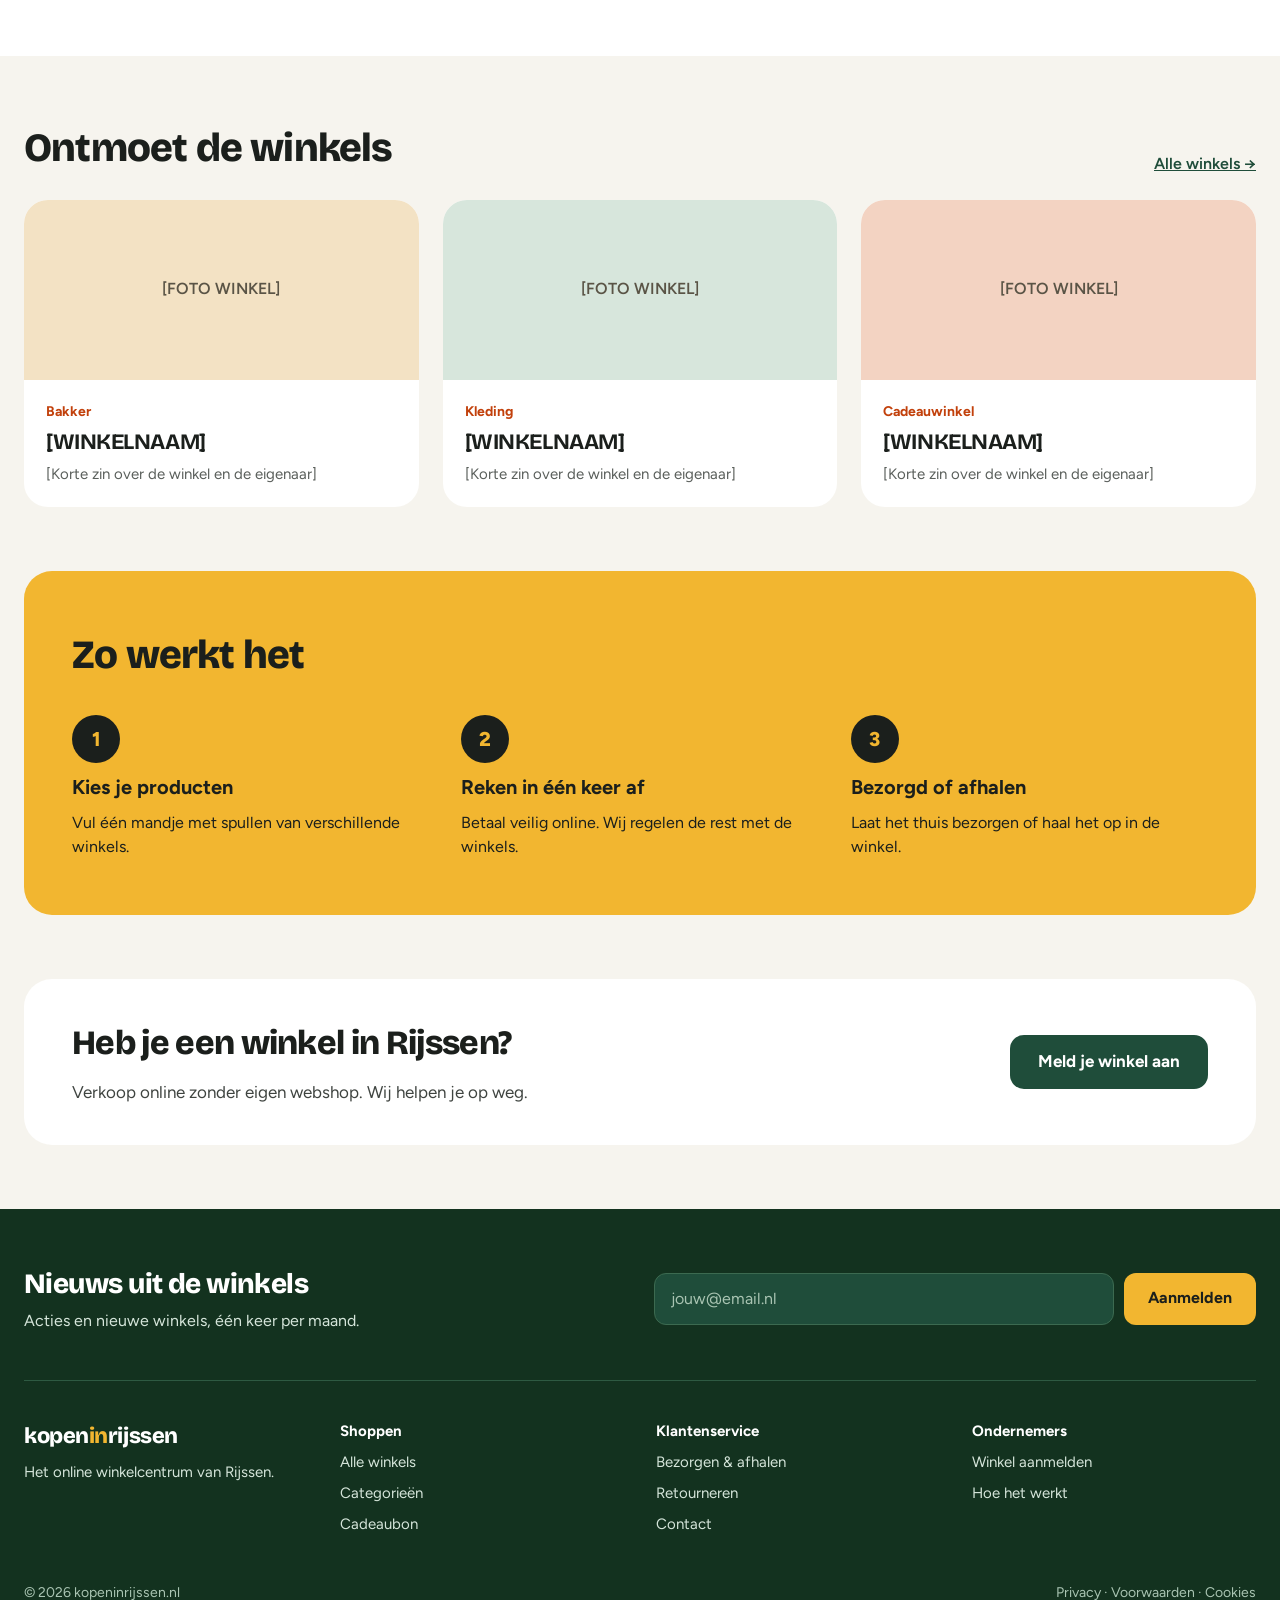
==== commit 25fcfcc8: "Productpagina, winkelmandje en bestellen; uitgebreid ophalen (foto's, specificaties, uitvoeringen) C" ====
--- a/index.html
+++ b/index.html
@@ -8,162 +8,11 @@
 <link rel="preconnect" href="https://fonts.googleapis.com">
 <link rel="preconnect" href="https://fonts.gstatic.com" crossorigin>
 <link href="https://fonts.googleapis.com/css2?family=Bricolage+Grotesque:wght@500;700;800&family=Figtree:wght@400;500;600;700&display=swap" rel="stylesheet">
-<style>
-:root{
-  --groen:#1F4D3A; --groen-donker:#13321F; --geel:#F2B630; --oranje:#C2410C;
-  --tekst:#1B1F1C; --grijs:#5A5F5B; --bg:#F6F4EE; --wit:#FFFFFF; --lijn:#E3DFD3;
-}
-*{box-sizing:border-box}
-body{margin:0;font-family:'Figtree',system-ui,sans-serif;color:var(--tekst);background:var(--bg);line-height:1.4}
-a{color:var(--groen)}a:hover{color:var(--groen-donker)}
-img{max-width:100%;display:block}
-.wrap{max-width:1280px;margin:0 auto;padding:0 24px}
-.display{font-family:'Bricolage Grotesque',sans-serif;font-weight:800;letter-spacing:-0.02em}
-.sr-only{position:absolute;width:1px;height:1px;overflow:hidden;clip:rect(0 0 0 0);white-space:nowrap}
-.btn{display:inline-flex;align-items:center;justify-content:center;gap:8px;height:54px;padding:0 28px;border-radius:14px;font:inherit;font-weight:700;font-size:17px;text-decoration:none;border:none;cursor:pointer}
-.btn-geel{background:var(--geel);color:var(--tekst)}.btn-geel:hover{background:#E5A817;color:var(--tekst)}
-.btn-groen{background:var(--groen);color:var(--wit)}.btn-groen:hover{background:var(--groen-donker);color:var(--wit)}
-.btn-rand{border:1.5px solid #8FB59C;color:var(--wit);font-weight:600}.btn-rand:hover{background:rgba(255,255,255,.08);color:var(--wit)}
-.ph{display:flex;align-items:center;justify-content:center;text-align:center;padding:12px;font-weight:600}
-
-/* Topbalk & header */
-.topbalk{background:var(--groen);color:#EAF2EC;font-size:14px}
-.topbalk .wrap{padding-top:10px;padding-bottom:10px;display:flex;flex-wrap:wrap;gap:8px 24px;justify-content:space-between}
-header{background:var(--wit);border-bottom:1px solid var(--lijn)}
-.header-rij{padding-top:18px;padding-bottom:18px;display:flex;flex-wrap:wrap;align-items:center;gap:16px 32px}
-.logo{display:flex;align-items:center;gap:10px;text-decoration:none;color:var(--tekst)}
-.logo-icoon{width:44px;height:44px;border-radius:12px;background:var(--groen);display:flex;align-items:center;justify-content:center}
-.logo-tekst{font-size:24px}.logo-tekst span{color:var(--oranje)}
-.zoek{flex:999 1 320px;display:flex;min-width:0}
-.zoek input{flex:1;min-width:0;height:48px;padding:0 16px;border:1.5px solid #D6D1C2;border-right:none;border-radius:12px 0 0 12px;font:inherit;font-size:16px;background:#FBFAF6}
-.zoek button{height:48px;width:56px;border:none;border-radius:0 12px 12px 0;background:var(--groen);color:var(--wit);display:flex;align-items:center;justify-content:center;cursor:pointer}
-.account{display:flex;gap:8px}
-.account a{display:flex;align-items:center;gap:8px;height:48px;padding:0 14px;border-radius:12px;text-decoration:none;color:var(--tekst);font-weight:600}
-.account a.mandje{background:var(--geel);font-weight:700;padding:0 16px}
-.cat-nav{padding-bottom:14px;display:flex;flex-wrap:wrap;gap:6px 28px;font-weight:600;font-size:15px}
-.cat-nav a{text-decoration:none}
-.cat-nav a.accent{color:var(--oranje)}
-
-/* Hero */
-.hero{padding-top:48px;padding-bottom:24px}
-.hero-rij{display:flex;flex-wrap:wrap;gap:24px;align-items:stretch}
-.hero-tekst{flex:999 1 520px;background:var(--groen);color:var(--wit);border-radius:28px;padding:56px 48px;display:flex;flex-direction:column;justify-content:center;gap:24px}
-.label{align-self:flex-start;background:var(--geel);color:var(--tekst);font-weight:700;font-size:14px;padding:6px 14px;border-radius:999px}
-.hero h1{margin:0;font-size:clamp(40px,6vw,64px);line-height:1.02;letter-spacing:-0.03em}
-.hero p{margin:0;font-size:19px;line-height:1.55;color:#D5E5DA;max-width:520px}
-.knoppen{display:flex;flex-wrap:wrap;gap:12px}
-.hero-fotos{flex:1 1 360px;display:grid;grid-template-columns:repeat(2,minmax(0,1fr));gap:16px;min-height:420px}
-.hero-fotos .groot{grid-column:span 2;border-radius:24px;background:#DCD5C2;color:#6B6455}
-.hero-fotos .klein1{border-radius:24px;background:#E8C9B5;color:#6E4A36}
-.hero-fotos .klein2{border-radius:24px;background:#C9D9CE;color:#3D5A47}
-
-/* USP's */
-.usps{padding-top:8px;padding-bottom:40px}
-.grid-usp{display:grid;grid-template-columns:repeat(auto-fit,minmax(240px,1fr));gap:16px}
-.usp{background:var(--wit);border-radius:18px;padding:22px;display:flex;gap:14px;align-items:center}
-.usp b{display:block}.usp small{font-size:14px;color:var(--grijs)}
-
-/* Secties */
-.sectie{padding-top:24px;padding-bottom:48px}
-.sectie-kop{display:flex;flex-wrap:wrap;justify-content:space-between;align-items:end;gap:12px;margin-bottom:24px}
-.sectie-kop h2{margin:0;font-size:clamp(30px,4vw,40px)}
-.sectie-kop a{font-weight:600}
-.boven{font-weight:700;color:var(--oranje);margin-bottom:6px}
-.grid-cat{display:grid;grid-template-columns:repeat(auto-fit,minmax(180px,1fr));gap:16px}
-.cat{text-decoration:none;color:var(--tekst);border-radius:22px;padding:22px;height:160px;display:flex;flex-direction:column;justify-content:space-between;transition:transform .15s}
-.cat:hover{transform:translateY(-3px);color:var(--tekst)}
-.cat span{font-weight:700;font-size:18px}
-
-.producten{background:var(--wit);padding:64px 0}
-.grid-prod{display:grid;grid-template-columns:repeat(auto-fill,minmax(240px,1fr));gap:24px}
-.prod{display:flex;flex-direction:column;gap:12px}
-.prod-foto{aspect-ratio:1/1;border-radius:20px;background:#EFEBE0;color:#6B6455;overflow:hidden;text-decoration:none}
-.prod-foto img{width:100%;height:100%;object-fit:cover;transition:transform .25s}
-.prod-foto:hover img{transform:scale(1.04)}
-.prod .bekijk{display:inline-flex;align-items:center;height:44px;padding:0 16px;border-radius:12px;background:var(--groen);color:var(--wit);font-weight:700;text-decoration:none}
-.prod .bekijk:hover{background:var(--groen-donker);color:var(--wit)}
-.leeg{grid-column:1/-1;background:var(--bg);border-radius:20px;padding:40px;text-align:center;color:var(--grijs);font-size:17px}
-.prod .winkel{font-size:14px;color:var(--grijs);font-weight:600}
-.prod .naam{font-weight:700;font-size:17px;margin-top:-6px}
-.prod .onder{display:flex;align-items:center;justify-content:space-between}
-.prod .prijs{font-weight:800;font-size:19px}
-.prod .onder button{height:44px;padding:0 16px;border-radius:12px;border:none;background:var(--groen);color:var(--wit);font:inherit;font-weight:700;cursor:pointer}
-
-.winkels{padding-top:64px;padding-bottom:64px}
-.grid-winkel{display:grid;grid-template-columns:repeat(auto-fit,minmax(280px,1fr));gap:24px}
-.winkelkaart{text-decoration:none;color:var(--tekst);background:var(--wit);border-radius:24px;overflow:hidden;display:flex;flex-direction:column}
-.winkelkaart:hover{color:var(--tekst)}
-.winkelkaart .foto{height:180px;color:#5A5446}
-.winkelkaart .info{padding:22px;display:flex;flex-direction:column;gap:6px}
-.winkelkaart .soort{font-size:14px;font-weight:700;color:var(--oranje)}
-.winkelkaart .titel{font-size:22px;font-weight:700}
-.winkelkaart .tekst{font-size:15px;color:var(--grijs)}
-
-.werkt{padding-bottom:64px}
-.werkt-blok{background:var(--geel);border-radius:28px;padding:56px 48px}
-.werkt-blok h2{margin:0 0 32px;font-size:clamp(30px,4vw,40px)}
-.grid-stap{display:grid;grid-template-columns:repeat(auto-fit,minmax(240px,1fr));gap:32px}
-.stap{display:flex;flex-direction:column;gap:10px}
-.stap .nr{width:48px;height:48px;border-radius:999px;background:var(--tekst);color:var(--geel);font-weight:800;font-size:20px;display:flex;align-items:center;justify-content:center}
-.stap b{font-size:20px}.stap p{margin:0;font-size:16px;line-height:1.5}
-
-.ondernemers{padding-bottom:64px}
-.ond-blok{display:flex;flex-wrap:wrap;gap:32px;align-items:center;background:var(--wit);border-radius:28px;padding:40px 48px}
-.ond-blok div{flex:999 1 420px;display:flex;flex-direction:column;gap:12px}
-.ond-blok h2{margin:0;font-size:34px}
-.ond-blok p{margin:0;font-size:17px;line-height:1.55;color:#3F4440}
-
-/* Footer */
-footer{background:var(--groen-donker);color:#D5E5DA}
-footer .wrap{padding-top:56px;padding-bottom:32px;display:flex;flex-direction:column;gap:48px}
-.nieuws{display:flex;flex-wrap:wrap;gap:24px 48px;justify-content:space-between;align-items:center}
-.nieuws > div{flex:1 1 360px}
-.nieuws .kop{font-size:28px;color:var(--wit)}
-.nieuws form{flex:1 1 380px;display:flex;flex-wrap:wrap;gap:10px}
-.nieuws input{flex:1 1 220px;height:52px;padding:0 16px;border-radius:12px;border:1.5px solid #3C6A50;background:var(--groen);color:var(--wit);font:inherit;font-size:16px}
-.nieuws input::placeholder{color:#A9C4B2}
-.nieuws button{height:52px;padding:0 24px;border-radius:12px;border:none;background:var(--geel);color:var(--tekst);font:inherit;font-weight:700;cursor:pointer}
-.grid-footer{display:grid;grid-template-columns:repeat(auto-fit,minmax(180px,1fr));gap:32px;border-top:1px solid #2E5A42;padding-top:40px}
-.grid-footer > div{display:flex;flex-direction:column;gap:10px;font-size:15px}
-.grid-footer b{color:var(--wit)}
-.grid-footer a{color:#D5E5DA;text-decoration:none}.grid-footer a:hover{color:var(--wit)}
-.footer-logo{font-size:22px;color:var(--wit)}.footer-logo span{color:var(--geel)}
-.onderregel{display:flex;flex-wrap:wrap;justify-content:space-between;gap:12px;font-size:14px;color:#A9C4B2}
-
-@media (max-width:600px){
-  .hero-tekst,.werkt-blok,.ond-blok{padding:36px 24px}
-  .hero-fotos{min-height:300px}
-  .account a.inloggen span{display:none}
-}
-</style>
+<link rel="stylesheet" href="style.css">
 </head>
 <body>
 
-<div class="topbalk"><div class="wrap">
-  <span>Bezorging in Rijssen en omgeving · [BEZORGDAG / TIJD]</span>
-  <span>Of haal gratis af bij de winkel</span>
-</div></div>
-
-<header>
-  <div class="wrap header-rij">
-    <a href="/" class="logo" aria-label="Kopen in Rijssen, naar de homepage">
-      <span class="logo-icoon"><svg width="24" height="24" viewBox="0 0 24 24" fill="none" stroke="#F2B630" stroke-width="2" stroke-linecap="round" stroke-linejoin="round" aria-hidden="true"><path d="M3 10l9-6 9 6"/><path d="M5 9v11h14V9"/><path d="M10 20v-6h4v6"/></svg></span>
-      <span class="logo-tekst display">kopen<span>in</span>rijssen</span>
-    </a>
-    <form class="zoek" role="search" onsubmit="return false">
-      <label for="zoek" class="sr-only">Zoeken</label>
-      <input id="zoek" type="search" placeholder="Zoek producten of winkels in Rijssen">
-      <button type="submit" aria-label="Zoeken"><svg width="20" height="20" viewBox="0 0 24 24" fill="none" stroke="currentColor" stroke-width="2" stroke-linecap="round" aria-hidden="true"><circle cx="11" cy="11" r="7"/><path d="M20 20l-4-4"/></svg></button>
-    </form>
-    <nav class="account" aria-label="Account">
-      <a href="#" class="inloggen"><svg width="22" height="22" viewBox="0 0 24 24" fill="none" stroke="currentColor" stroke-width="2" stroke-linecap="round" aria-hidden="true"><circle cx="12" cy="8" r="4"/><path d="M4 21c1.5-4 4.5-6 8-6s6.5 2 8 6"/></svg><span>Inloggen</span></a>
-      <a href="#" class="mandje"><svg width="22" height="22" viewBox="0 0 24 24" fill="none" stroke="currentColor" stroke-width="2" stroke-linecap="round" stroke-linejoin="round" aria-hidden="true"><path d="M3 4h2l2.4 11h11l2-8H6.2"/><circle cx="9" cy="20" r="1.4"/><circle cx="18" cy="20" r="1.4"/></svg>Mandje (0)</a>
-    </nav>
-  </div>
-  <nav class="wrap cat-nav" aria-label="Categorieën">
-    <a href="#">Eten &amp; drinken</a><a href="#">Mode</a><a href="#">Wonen &amp; cadeaus</a><a href="#">Bloemen</a><a href="#">Boeken</a><a href="#">Sport</a><a href="#">Cadeaubon</a><a href="#" class="accent">Alle winkels</a>
-  </nav>
-</header>
+<div id="kop"></div>
 
 <main>
 <section class="wrap hero">
@@ -203,12 +52,13 @@
     <a href="#" class="cat" style="background:#E4DEF0"><svg width="36" height="36" viewBox="0 0 24 24" fill="none" stroke="#1B1F1C" stroke-width="1.8" stroke-linecap="round" stroke-linejoin="round" aria-hidden="true"><circle cx="12" cy="8" r="3"/><path d="M12 5a3 3 0 0 0-3-3M12 5a3 3 0 0 1 3-3M9 8a3 3 0 0 0-3 3M15 8a3 3 0 0 1 3 3"/><path d="M12 11v10M12 16c-2-2-5-2-6-1M12 18c2-2 5-2 6-1"/></svg><span>Bloemen &amp; planten</span></a>
     <a href="#" class="cat" style="background:#D3E3EE"><svg width="36" height="36" viewBox="0 0 24 24" fill="none" stroke="#1B1F1C" stroke-width="1.8" stroke-linecap="round" stroke-linejoin="round" aria-hidden="true"><path d="M4 5c3-1 6-1 8 1 2-2 5-2 8-1v14c-3-1-6-1-8 1-2-2-5-2-8-1z"/><path d="M12 6v14"/></svg><span>Boeken &amp; hobby</span></a>
     <a href="#" class="cat" style="background:#EDE6D6"><svg width="36" height="36" viewBox="0 0 24 24" fill="none" stroke="#1B1F1C" stroke-width="1.8" stroke-linecap="round" stroke-linejoin="round" aria-hidden="true"><circle cx="12" cy="12" r="9"/><path d="M12 3c3 3 3 15 0 18M3 12h18M5 6c4 2 10 2 14 0M5 18c4-2 10-2 14 0"/></svg><span>Sport &amp; vrije tijd</span></a>
+    <a href="#" class="cat" style="background:#E6E1D3"><svg width="36" height="36" viewBox="0 0 24 24" fill="none" stroke="#1B1F1C" stroke-width="1.8" stroke-linecap="round" stroke-linejoin="round" aria-hidden="true"><path d="M14 4l6 6-9 9H5v-6z"/><path d="M12 6l6 6"/></svg><span>Klussen &amp; tuin</span></a>
   </div>
 </section>
 
 <section class="producten" id="producten">
   <div class="wrap">
-    <div class="sectie-kop"><div><div class="boven">Nu populair in Rijssen</div><h2 class="display">Lokale favorieten</h2></div><a href="#">Bekijk alles →</a></div>
+    <div class="sectie-kop"><div><div class="boven" id="prodBoven">Nu populair in Rijssen</div><h2 class="display" id="prodTitel">Lokale favorieten</h2></div><a href="./#producten" id="prodAlles">Bekijk alles →</a></div>
     <div class="grid-prod" id="productlijst"></div>
   </div>
 </section>
@@ -257,48 +107,49 @@
   </div>
 </footer>
 
+<script src="shop.js"></script>
 <script>
-// Producten komen uit producten.json (beheren via beheer.html)
 const winkels = [
   { soort: "Bakker", naam: "[WINKELNAAM]", tekst: "[Korte zin over de winkel en de eigenaar]", kleur: "#F3E2C4" },
   { soort: "Kleding", naam: "[WINKELNAAM]", tekst: "[Korte zin over de winkel en de eigenaar]", kleur: "#D7E6DC" },
   { soort: "Cadeauwinkel", naam: "[WINKELNAAM]", tekst: "[Korte zin over de winkel en de eigenaar]", kleur: "#F3D3C2" }
 ];
 
-const esc = s => String(s ?? '').replace(/[&<>"']/g, c => ({'&':'&amp;','<':'&lt;','>':'&gt;','"':'&quot;',"'":'&#39;'}[c]));
-const veiligeUrl = u => /^https?:\/\//i.test(u || '') ? esc(u) : '#';
-const euro = n => (n === '' || n == null || isNaN(n)) ? '' : '€ ' + Number(n).toLocaleString('nl-NL', { minimumFractionDigits: 2, maximumFractionDigits: 2 });
-
-fetch('producten.json?v=' + Date.now())
-  .then(r => r.ok ? r.json() : [])
-  .catch(() => [])
-  .then(producten => {
-    const lijst = document.getElementById('productlijst');
-    const zichtbaar = (Array.isArray(producten) ? producten : []).filter(p => p.zichtbaar !== false);
-    if (!zichtbaar.length) {
-      lijst.innerHTML = '<div class="leeg">Binnenkort vind je hier de eerste producten uit Rijssen.</div>';
-      return;
-    }
-    lijst.innerHTML = zichtbaar.map(p => {
-      const link = veiligeUrl(p.link);
-      const foto = p.afbeelding && /^https?:\/\//i.test(p.afbeelding)
-        ? `<img src="${esc(p.afbeelding)}" alt="${esc(p.naam)}" loading="lazy">`
-        : '<span class="ph" style="width:100%;height:100%">[FOTO PRODUCT]</span>';
-      return `
-      <article class="prod">
-        <a class="prod-foto ph" href="${link}" target="_blank" rel="noopener">${foto}</a>
-        <div class="winkel">${esc(p.winkel)}</div>
-        <div class="naam">${esc(p.naam)}</div>
-        <div class="onder"><span class="prijs">${euro(p.prijs)}</span><a class="bekijk" href="${link}" target="_blank" rel="noopener">Bekijk</a></div>
-      </article>`;
-    }).join('');
-  });
-
 document.getElementById('winkellijst').innerHTML = winkels.map(w => `
   <a href="#" class="winkelkaart">
     <div class="foto ph" style="background:${esc(w.kleur)}">[FOTO WINKEL]</div>
     <div class="info"><span class="soort">${esc(w.soort)}</span><span class="titel display">${esc(w.naam)}</span><span class="tekst">${esc(w.tekst)}</span></div>
   </a>`).join('');
+
+// Categorie-tegels filteren de producten
+document.querySelectorAll('.grid-cat .cat').forEach(a => {
+  const naam = a.querySelector('span').textContent.trim();
+  a.href = './?categorie=' + encodeURIComponent(naam) + '#producten';
+});
+
+(async () => {
+  const params = new URLSearchParams(location.search);
+  const categorie = params.get('categorie');
+  const zoek = (params.get('zoek') || '').trim().toLowerCase();
+  let lijst = await laadProducten();
+  if (categorie) {
+    lijst = lijst.filter(p => p.categorie === categorie);
+    document.getElementById('prodBoven').textContent = 'Categorie';
+    document.getElementById('prodTitel').textContent = categorie;
+  }
+  if (zoek) {
+    lijst = lijst.filter(p => `${p.naam} ${p.winkel} ${p.omschrijving || ''} ${p.categorie || ''}`.toLowerCase().includes(zoek));
+    document.getElementById('prodBoven').textContent = 'Zoekresultaten';
+    document.getElementById('prodTitel').textContent = '"' + params.get('zoek') + '"';
+    const veld = document.getElementById('zoek'); if (veld) veld.value = params.get('zoek');
+  }
+  if (!categorie && !zoek) document.getElementById('prodAlles').hidden = true;
+  const doel = document.getElementById('productlijst');
+  doel.innerHTML = lijst.length
+    ? lijst.map(productKaart).join('')
+    : `<div class="leeg">${categorie || zoek ? 'Geen producten gevonden. <a href="./#producten">Bekijk alle producten</a>' : 'Binnenkort vind je hier de eerste producten uit Rijssen.'}</div>`;
+  if (categorie || zoek) document.getElementById('producten').scrollIntoView();
+})();
 </script>
 </body>
 </html>
--- a/style.css
+++ b/style.css
@@ -0,0 +1,210 @@
+:root{
+  --groen:#1F4D3A; --groen-donker:#13321F; --geel:#F2B630; --oranje:#C2410C;
+  --tekst:#1B1F1C; --grijs:#5A5F5B; --bg:#F6F4EE; --wit:#FFFFFF; --lijn:#E3DFD3;
+}
+*{box-sizing:border-box}
+body{margin:0;font-family:'Figtree',system-ui,sans-serif;color:var(--tekst);background:var(--bg);line-height:1.4}
+a{color:var(--groen)}a:hover{color:var(--groen-donker)}
+img{max-width:100%;display:block}
+.wrap{max-width:1280px;margin:0 auto;padding:0 24px}
+.display{font-family:'Bricolage Grotesque',sans-serif;font-weight:800;letter-spacing:-0.02em}
+.sr-only{position:absolute;width:1px;height:1px;overflow:hidden;clip:rect(0 0 0 0);white-space:nowrap}
+.btn{display:inline-flex;align-items:center;justify-content:center;gap:8px;height:54px;padding:0 28px;border-radius:14px;font:inherit;font-weight:700;font-size:17px;text-decoration:none;border:none;cursor:pointer}
+.btn-geel{background:var(--geel);color:var(--tekst)}.btn-geel:hover{background:#E5A817;color:var(--tekst)}
+.btn-groen{background:var(--groen);color:var(--wit)}.btn-groen:hover{background:var(--groen-donker);color:var(--wit)}
+.btn-rand{border:1.5px solid #8FB59C;color:var(--wit);font-weight:600}.btn-rand:hover{background:rgba(255,255,255,.08);color:var(--wit)}
+.ph{display:flex;align-items:center;justify-content:center;text-align:center;padding:12px;font-weight:600}
+
+/* Topbalk & header */
+.topbalk{background:var(--groen);color:#EAF2EC;font-size:14px}
+.topbalk .wrap{padding-top:10px;padding-bottom:10px;display:flex;flex-wrap:wrap;gap:8px 24px;justify-content:space-between}
+header{background:var(--wit);border-bottom:1px solid var(--lijn)}
+.header-rij{padding-top:18px;padding-bottom:18px;display:flex;flex-wrap:wrap;align-items:center;gap:16px 32px}
+.logo{display:flex;align-items:center;gap:10px;text-decoration:none;color:var(--tekst)}
+.logo-icoon{width:44px;height:44px;border-radius:12px;background:var(--groen);display:flex;align-items:center;justify-content:center}
+.logo-tekst{font-size:24px}.logo-tekst span{color:var(--oranje)}
+.zoek{flex:999 1 320px;display:flex;min-width:0}
+.zoek input{flex:1;min-width:0;height:48px;padding:0 16px;border:1.5px solid #D6D1C2;border-right:none;border-radius:12px 0 0 12px;font:inherit;font-size:16px;background:#FBFAF6}
+.zoek button{height:48px;width:56px;border:none;border-radius:0 12px 12px 0;background:var(--groen);color:var(--wit);display:flex;align-items:center;justify-content:center;cursor:pointer}
+.account{display:flex;gap:8px}
+.account a{display:flex;align-items:center;gap:8px;height:48px;padding:0 14px;border-radius:12px;text-decoration:none;color:var(--tekst);font-weight:600}
+.account a.mandje{background:var(--geel);font-weight:700;padding:0 16px}
+.cat-nav{padding-bottom:14px;display:flex;flex-wrap:wrap;gap:6px 28px;font-weight:600;font-size:15px}
+.cat-nav a{text-decoration:none}
+.cat-nav a.accent{color:var(--oranje)}
+
+/* Hero */
+.hero{padding-top:48px;padding-bottom:24px}
+.hero-rij{display:flex;flex-wrap:wrap;gap:24px;align-items:stretch}
+.hero-tekst{flex:999 1 520px;background:var(--groen);color:var(--wit);border-radius:28px;padding:56px 48px;display:flex;flex-direction:column;justify-content:center;gap:24px}
+.label{align-self:flex-start;background:var(--geel);color:var(--tekst);font-weight:700;font-size:14px;padding:6px 14px;border-radius:999px}
+.hero h1{margin:0;font-size:clamp(40px,6vw,64px);line-height:1.02;letter-spacing:-0.03em}
+.hero p{margin:0;font-size:19px;line-height:1.55;color:#D5E5DA;max-width:520px}
+.knoppen{display:flex;flex-wrap:wrap;gap:12px}
+.hero-fotos{flex:1 1 360px;display:grid;grid-template-columns:repeat(2,minmax(0,1fr));gap:16px;min-height:420px}
+.hero-fotos .groot{grid-column:span 2;border-radius:24px;background:#DCD5C2;color:#6B6455}
+.hero-fotos .klein1{border-radius:24px;background:#E8C9B5;color:#6E4A36}
+.hero-fotos .klein2{border-radius:24px;background:#C9D9CE;color:#3D5A47}
+
+/* USP's */
+.usps{padding-top:8px;padding-bottom:40px}
+.grid-usp{display:grid;grid-template-columns:repeat(auto-fit,minmax(240px,1fr));gap:16px}
+.usp{background:var(--wit);border-radius:18px;padding:22px;display:flex;gap:14px;align-items:center}
+.usp b{display:block}.usp small{font-size:14px;color:var(--grijs)}
+
+/* Secties */
+.sectie{padding-top:24px;padding-bottom:48px}
+.sectie-kop{display:flex;flex-wrap:wrap;justify-content:space-between;align-items:end;gap:12px;margin-bottom:24px}
+.sectie-kop h2{margin:0;font-size:clamp(30px,4vw,40px)}
+.sectie-kop a{font-weight:600}
+.boven{font-weight:700;color:var(--oranje);margin-bottom:6px}
+.grid-cat{display:grid;grid-template-columns:repeat(auto-fit,minmax(180px,1fr));gap:16px}
+.cat{text-decoration:none;color:var(--tekst);border-radius:22px;padding:22px;height:160px;display:flex;flex-direction:column;justify-content:space-between;transition:transform .15s}
+.cat:hover{transform:translateY(-3px);color:var(--tekst)}
+.cat span{font-weight:700;font-size:18px}
+
+.producten{background:var(--wit);padding:64px 0}
+.grid-prod{display:grid;grid-template-columns:repeat(auto-fill,minmax(240px,1fr));gap:24px}
+.prod{display:flex;flex-direction:column;gap:12px}
+.prod-foto{aspect-ratio:1/1;border-radius:20px;background:#EFEBE0;color:#6B6455;overflow:hidden;text-decoration:none}
+.prod-foto img{width:100%;height:100%;object-fit:cover;transition:transform .25s}
+.prod-foto:hover img{transform:scale(1.04)}
+.prod .bekijk{display:inline-flex;align-items:center;height:44px;padding:0 16px;border-radius:12px;background:var(--groen);color:var(--wit);font-weight:700;text-decoration:none}
+.prod .bekijk:hover{background:var(--groen-donker);color:var(--wit)}
+.leeg{grid-column:1/-1;background:var(--bg);border-radius:20px;padding:40px;text-align:center;color:var(--grijs);font-size:17px}
+.prod .winkel{font-size:14px;color:var(--grijs);font-weight:600}
+.prod .naam{font-weight:700;font-size:17px;margin-top:-6px}
+.prod .onder{display:flex;align-items:center;justify-content:space-between}
+.prod .prijs{font-weight:800;font-size:19px}
+.prod .onder button{height:44px;padding:0 16px;border-radius:12px;border:none;background:var(--groen);color:var(--wit);font:inherit;font-weight:700;cursor:pointer}
+
+.winkels{padding-top:64px;padding-bottom:64px}
+.grid-winkel{display:grid;grid-template-columns:repeat(auto-fit,minmax(280px,1fr));gap:24px}
+.winkelkaart{text-decoration:none;color:var(--tekst);background:var(--wit);border-radius:24px;overflow:hidden;display:flex;flex-direction:column}
+.winkelkaart:hover{color:var(--tekst)}
+.winkelkaart .foto{height:180px;color:#5A5446}
+.winkelkaart .info{padding:22px;display:flex;flex-direction:column;gap:6px}
+.winkelkaart .soort{font-size:14px;font-weight:700;color:var(--oranje)}
+.winkelkaart .titel{font-size:22px;font-weight:700}
+.winkelkaart .tekst{font-size:15px;color:var(--grijs)}
+
+.werkt{padding-bottom:64px}
+.werkt-blok{background:var(--geel);border-radius:28px;padding:56px 48px}
+.werkt-blok h2{margin:0 0 32px;font-size:clamp(30px,4vw,40px)}
+.grid-stap{display:grid;grid-template-columns:repeat(auto-fit,minmax(240px,1fr));gap:32px}
+.stap{display:flex;flex-direction:column;gap:10px}
+.stap .nr{width:48px;height:48px;border-radius:999px;background:var(--tekst);color:var(--geel);font-weight:800;font-size:20px;display:flex;align-items:center;justify-content:center}
+.stap b{font-size:20px}.stap p{margin:0;font-size:16px;line-height:1.5}
+
+.ondernemers{padding-bottom:64px}
+.ond-blok{display:flex;flex-wrap:wrap;gap:32px;align-items:center;background:var(--wit);border-radius:28px;padding:40px 48px}
+.ond-blok div{flex:999 1 420px;display:flex;flex-direction:column;gap:12px}
+.ond-blok h2{margin:0;font-size:34px}
+.ond-blok p{margin:0;font-size:17px;line-height:1.55;color:#3F4440}
+
+/* Footer */
+footer{background:var(--groen-donker);color:#D5E5DA}
+footer .wrap{padding-top:56px;padding-bottom:32px;display:flex;flex-direction:column;gap:48px}
+.nieuws{display:flex;flex-wrap:wrap;gap:24px 48px;justify-content:space-between;align-items:center}
+.nieuws > div{flex:1 1 360px}
+.nieuws .kop{font-size:28px;color:var(--wit)}
+.nieuws form{flex:1 1 380px;display:flex;flex-wrap:wrap;gap:10px}
+.nieuws input{flex:1 1 220px;height:52px;padding:0 16px;border-radius:12px;border:1.5px solid #3C6A50;background:var(--groen);color:var(--wit);font:inherit;font-size:16px}
+.nieuws input::placeholder{color:#A9C4B2}
+.nieuws button{height:52px;padding:0 24px;border-radius:12px;border:none;background:var(--geel);color:var(--tekst);font:inherit;font-weight:700;cursor:pointer}
+.grid-footer{display:grid;grid-template-columns:repeat(auto-fit,minmax(180px,1fr));gap:32px;border-top:1px solid #2E5A42;padding-top:40px}
+.grid-footer > div{display:flex;flex-direction:column;gap:10px;font-size:15px}
+.grid-footer b{color:var(--wit)}
+.grid-footer a{color:#D5E5DA;text-decoration:none}.grid-footer a:hover{color:var(--wit)}
+.footer-logo{font-size:22px;color:var(--wit)}.footer-logo span{color:var(--geel)}
+.onderregel{display:flex;flex-wrap:wrap;justify-content:space-between;gap:12px;font-size:14px;color:#A9C4B2}
+
+@media (max-width:600px){
+  .hero-tekst,.werkt-blok,.ond-blok{padding:36px 24px}
+  .hero-fotos{min-height:300px}
+  .account a.inloggen span{display:none}
+}
+
+/* ---------- Gedeeld: knoppen, meldingen ---------- */
+.prod-foto{display:block}
+.prod .naam a{color:var(--tekst);text-decoration:none}.prod .naam a:hover{color:var(--groen)}
+.prod .onder button{height:44px;padding:0 16px;border-radius:12px;border:none;background:var(--groen);color:var(--wit);font:inherit;font-weight:700;cursor:pointer}
+.prod .onder button:hover{background:var(--groen-donker)}
+.toast{position:fixed;left:50%;bottom:24px;transform:translateX(-50%) translateY(20px);background:var(--tekst);color:var(--wit);padding:14px 20px;border-radius:14px;font-weight:600;display:flex;gap:16px;align-items:center;opacity:0;pointer-events:none;transition:all .2s;z-index:50;max-width:calc(100% - 32px)}
+.toast.zichtbaar{opacity:1;transform:translateX(-50%);pointer-events:auto}
+.toast a{color:var(--geel);font-weight:700}
+.kruimel{font-size:14px;color:var(--grijs);padding-top:24px}
+.kruimel a{color:var(--grijs)}
+
+/* ---------- Productpagina ---------- */
+.product{padding-top:20px;padding-bottom:64px}
+.product-rij{display:flex;flex-wrap:wrap;gap:40px;align-items:flex-start}
+.galerij{flex:1 1 440px;min-width:0;display:flex;flex-direction:column;gap:12px}
+.hoofdfoto{aspect-ratio:1/1;border-radius:24px;background:var(--wit);overflow:hidden;display:flex;align-items:center;justify-content:center;color:var(--grijs)}
+.hoofdfoto img{width:100%;height:100%;object-fit:contain}
+.duimen{display:flex;gap:10px;overflow-x:auto;padding-bottom:4px}
+.duimen button{flex:0 0 76px;height:76px;border-radius:14px;border:2px solid transparent;padding:0;background:var(--wit);overflow:hidden;cursor:pointer}
+.duimen button[aria-current="true"]{border-color:var(--groen)}
+.duimen img{width:100%;height:100%;object-fit:cover}
+.koop{flex:1 1 380px;min-width:0;display:flex;flex-direction:column;gap:18px}
+.koop .winkelnaam{font-weight:700;color:var(--oranje)}
+.koop h1{margin:0;font-size:clamp(28px,4vw,42px);line-height:1.08}
+.koop .prijs-groot{font-size:34px;font-weight:800}
+.koop .prijs-groot small{font-size:15px;font-weight:600;color:var(--grijs);margin-left:6px}
+.koop label{font-weight:700;font-size:15px;display:block;margin-bottom:8px}
+.koop select{width:100%;height:52px;padding:0 14px;border:1.5px solid #D6D1C2;border-radius:12px;font:inherit;font-size:16px;background:var(--wit)}
+.aantal-rij{display:flex;gap:12px;flex-wrap:wrap}
+.stepper{display:flex;align-items:center;border:1.5px solid #D6D1C2;border-radius:14px;background:var(--wit);height:54px}
+.stepper button{width:48px;height:100%;border:none;background:none;font-size:22px;cursor:pointer;color:var(--tekst)}
+.stepper input{width:48px;border:none;text-align:center;font:inherit;font-size:17px;font-weight:700;background:none;-moz-appearance:textfield}
+.stepper input::-webkit-inner-spin-button{-webkit-appearance:none}
+.aantal-rij .btn{flex:1 1 200px}
+.zekerheden{display:flex;flex-direction:column;gap:10px;background:var(--wit);border-radius:18px;padding:18px 20px;font-size:15px}
+.zekerheden div{display:flex;gap:10px;align-items:center}
+.info-blok{padding-bottom:64px;display:flex;flex-wrap:wrap;gap:24px}
+.info-blok section{flex:1 1 420px;min-width:0;background:var(--wit);border-radius:24px;padding:32px}
+.info-blok h2{margin:0 0 16px;font-size:26px}
+.omschrijving{line-height:1.65;font-size:16px;white-space:pre-line;color:#2C312D}
+.specs{width:100%;border-collapse:collapse;font-size:15px}
+.specs th,.specs td{text-align:left;padding:12px 0;border-bottom:1px solid var(--lijn);vertical-align:top}
+.specs th{width:42%;font-weight:600;color:var(--grijs);padding-right:16px}
+.niet-gevonden{padding:80px 0;text-align:center}
+
+/* ---------- Winkelmandje & afrekenen ---------- */
+.mandje-pagina{padding-top:24px;padding-bottom:64px}
+.mandje-pagina h1{margin:0 0 24px;font-size:clamp(32px,4vw,44px)}
+.mandje-rij{display:flex;flex-wrap:wrap;gap:24px;align-items:flex-start}
+.mandje-items{flex:999 1 520px;min-width:0;display:flex;flex-direction:column;gap:12px}
+.regel{display:flex;flex-wrap:wrap;gap:16px;align-items:center;background:var(--wit);border-radius:18px;padding:14px}
+.regel img,.regel .geen{width:88px;height:88px;border-radius:14px;object-fit:cover;background:#EFEBE0;flex:0 0 auto}
+.regel .info{flex:1 1 200px;min-width:0}
+.regel .info a{color:var(--tekst);font-weight:700;text-decoration:none}
+.regel .info small{display:block;color:var(--grijs);font-size:14px;margin-top:2px}
+.regel .stepper{height:46px}
+.regel .stepper button{width:40px}
+.regel .stepper input{width:36px}
+.regel .bedrag{font-weight:800;min-width:90px;text-align:right}
+.regel .weg{border:none;background:none;color:var(--grijs);cursor:pointer;width:44px;height:44px;border-radius:10px}
+.regel .weg:hover{background:#F3EFE6;color:#B42318}
+.overzicht{flex:1 1 340px;min-width:0;background:var(--wit);border-radius:24px;padding:28px;display:flex;flex-direction:column;gap:14px;position:sticky;top:16px}
+.overzicht h2{margin:0;font-size:24px}
+.overzicht .lijn{display:flex;justify-content:space-between;gap:12px}
+.overzicht .totaal{font-size:20px;font-weight:800;border-top:1px solid var(--lijn);padding-top:14px}
+.overzicht .klein{font-size:14px;color:var(--grijs);line-height:1.5}
+.formulier{display:grid;grid-template-columns:repeat(2,minmax(0,1fr));gap:14px}
+.formulier .breed{grid-column:1/-1}
+.formulier label{display:block;font-weight:600;font-size:14px;margin-bottom:6px}
+.formulier input,.formulier textarea{width:100%;height:48px;padding:0 14px;border:1.5px solid #D6D1C2;border-radius:12px;font:inherit;font-size:16px;background:#FBFAF6}
+.formulier textarea{height:84px;padding:12px 14px;resize:vertical}
+.keuze{display:grid;grid-template-columns:repeat(2,minmax(0,1fr));gap:10px}
+.keuze label{display:flex;gap:10px;align-items:center;border:1.5px solid #D6D1C2;border-radius:14px;padding:14px;cursor:pointer;font-weight:600;margin:0}
+.keuze input{width:20px;height:20px;accent-color:var(--groen)}
+.keuze label:has(input:checked){border-color:var(--groen);background:#EEF5F0}
+.leeg-mandje{background:var(--wit);border-radius:24px;padding:56px 24px;text-align:center;display:flex;flex-direction:column;gap:16px;align-items:center}
+.bevestiging{background:var(--wit);border-radius:24px;padding:48px 32px;text-align:center;max-width:640px;margin:0 auto;display:flex;flex-direction:column;gap:14px;align-items:center}
+.bevestiging .vink{width:72px;height:72px;border-radius:999px;background:#DCEFE3;display:flex;align-items:center;justify-content:center}
+@media (max-width:600px){
+  .formulier,.keuze{grid-template-columns:1fr}
+  .info-blok section,.overzicht{padding:22px}
+  .regel .bedrag{min-width:0}
+}
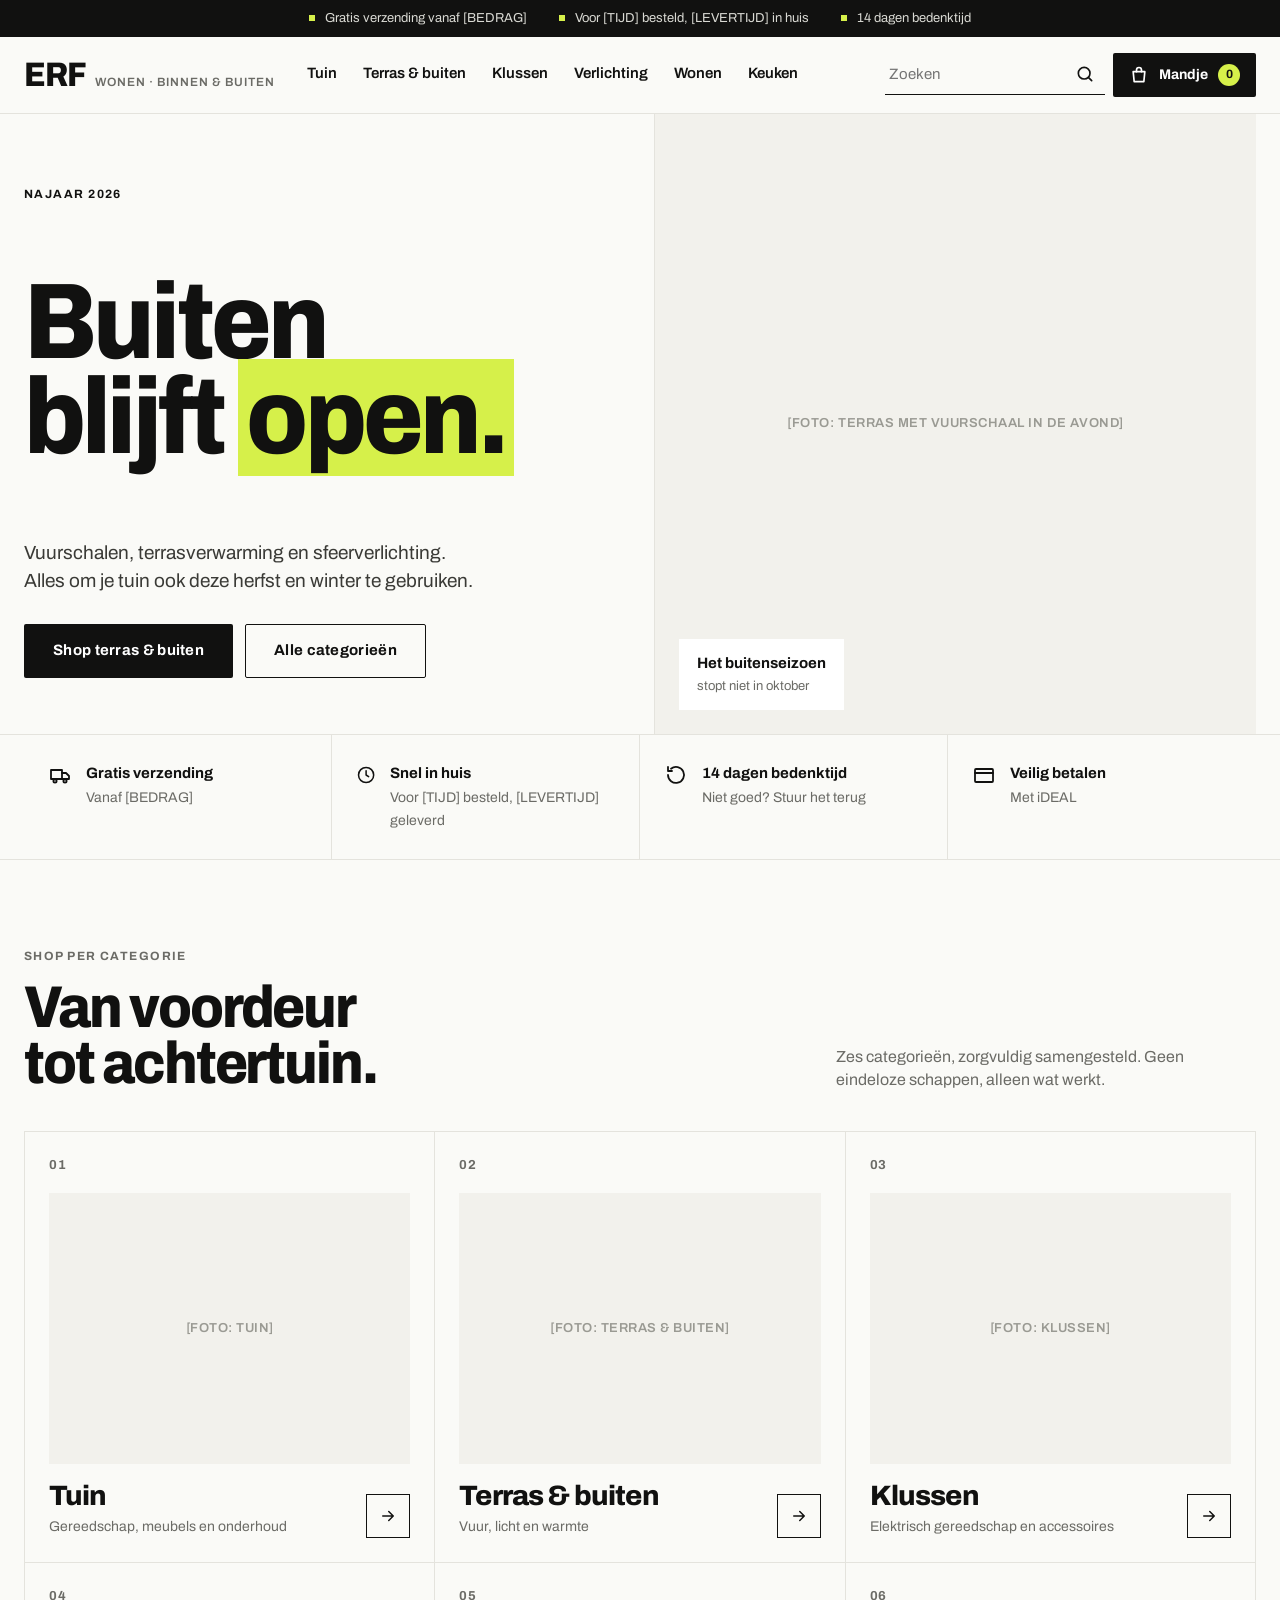
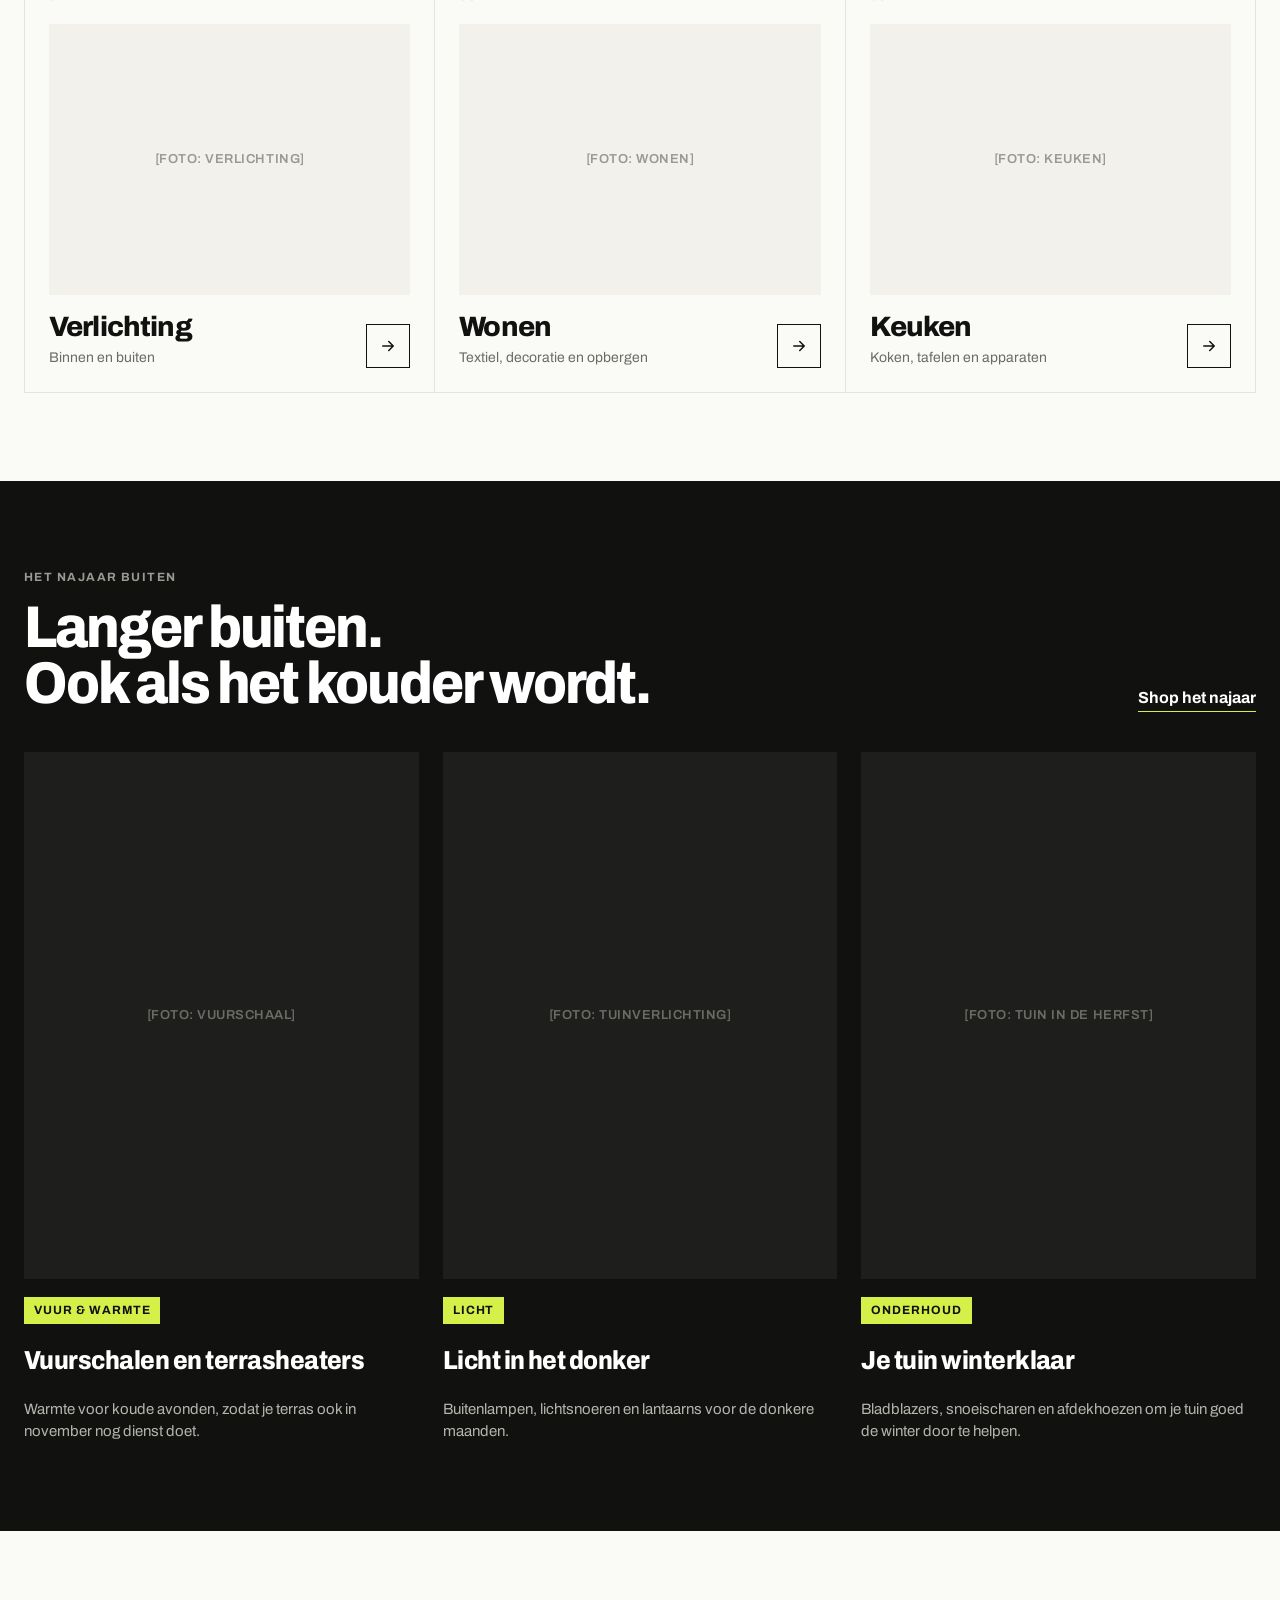
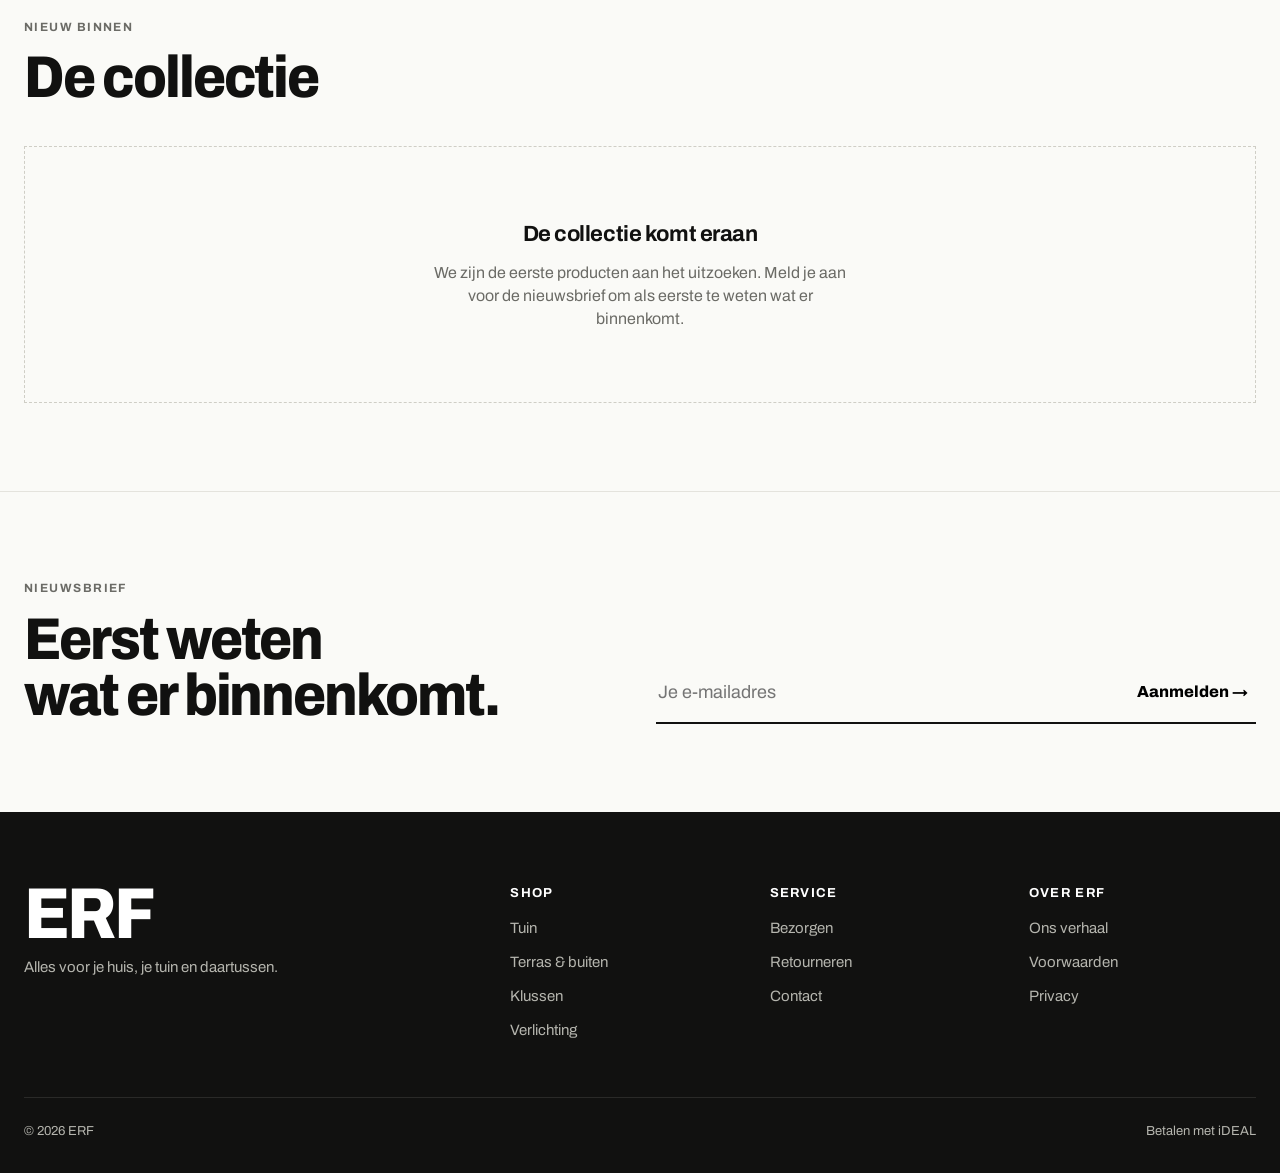
==== commit c164b79f: "Nieuwe webshop ERF: strak design, wonen binnen en buiten; alle producten verwijderd Co-Authored-By: " ====
--- a/index.html
+++ b/index.html
@@ -3,130 +3,123 @@
 <head>
 <meta charset="utf-8">
 <meta name="viewport" content="width=device-width, initial-scale=1">
-<title>Kopen in Rijssen – Alles uit Rijssen, gewoon thuisbezorgd</title>
-<meta name="description" content="Shop online bij de winkels uit Rijssen. Eén mandje, één keer afrekenen, thuisbezorgd of gratis afhalen.">
+<title>ERF – Wonen, binnen en buiten</title>
+<meta name="description" content="Alles voor je huis, je tuin en daartussen. Tuin, terras, klussen, verlichting, wonen en keuken.">
 <link rel="preconnect" href="https://fonts.googleapis.com">
 <link rel="preconnect" href="https://fonts.gstatic.com" crossorigin>
-<link href="https://fonts.googleapis.com/css2?family=Bricolage+Grotesque:wght@500;700;800&family=Figtree:wght@400;500;600;700&display=swap" rel="stylesheet">
+<link href="https://fonts.googleapis.com/css2?family=Archivo:wdth,wght@75..100,400..800&display=swap" rel="stylesheet">
 <link rel="stylesheet" href="style.css">
 </head>
 <body>
-
 <div id="kop"></div>
 
 <main>
-<section class="wrap hero">
-  <div class="hero-rij">
-    <div class="hero-tekst">
-      <span class="label">Lokaal winkelen, online</span>
-      <h1 class="display">Alles uit Rijssen.<br>Gewoon thuisbezorgd.</h1>
-      <p>Shop bij de winkels die je al kent. Eén mandje, één keer afrekenen, en je steunt de winkels in je eigen stad.</p>
-      <div class="knoppen">
-        <a href="#producten" class="btn btn-geel">Begin met shoppen</a>
-        <a href="#winkels" class="btn btn-rand">Bekijk de winkels</a>
+  <!-- Hero -->
+  <section class="hero">
+    <div class="wrap hero-rij">
+      <div class="hero-tekst">
+        <div class="label-klein">Najaar 2026</div>
+        <h1 class="display">Buiten<br>blijft <em>open.</em></h1>
+        <div class="hero-onder">
+          <p>Vuurschalen, terrasverwarming en sfeerverlichting. Alles om je tuin ook deze herfst en winter te gebruiken.</p>
+          <div class="knoppen">
+            <a href="./?categorie=Terras%20%26%20buiten#producten" class="btn btn-zwart">Shop terras &amp; buiten</a>
+            <a href="#categorieen" class="btn btn-rand">Alle categorieën</a>
+          </div>
+        </div>
+      </div>
+      <div class="hero-beeld">
+        <div class="ph">[Foto: terras met vuurschaal in de avond]</div>
+        <div class="hero-tag"><b>Het buitenseizoen</b><span>stopt niet in oktober</span></div>
       </div>
     </div>
-    <div class="hero-fotos">
-      <div class="ph groot">[FOTO: Rijssense winkelstraat]</div>
-      <div class="ph klein1">[FOTO: ondernemer]</div>
-      <div class="ph klein2">[FOTO: product]</div>
+  </section>
+
+  <!-- Voordelen -->
+  <section class="usps" aria-label="Voordelen">
+    <div class="wrap grid-usp">
+      <div class="usp"><svg width="24" height="24" viewBox="0 0 24 24" fill="none" stroke="currentColor" stroke-width="1.8" stroke-linecap="round" stroke-linejoin="round" aria-hidden="true"><path d="M3 7h11v9H3z"/><path d="M14 10h4l3 3v3h-7"/><circle cx="7" cy="18" r="1.6"/><circle cx="17" cy="18" r="1.6"/></svg><div><b>Gratis verzending</b><small>Vanaf [BEDRAG]</small></div></div>
+      <div class="usp"><svg width="24" height="24" viewBox="0 0 24 24" fill="none" stroke="currentColor" stroke-width="1.8" stroke-linecap="round" stroke-linejoin="round" aria-hidden="true"><circle cx="12" cy="12" r="9"/><path d="M12 7v5l3 2"/></svg><div><b>Snel in huis</b><small>Voor [TIJD] besteld, [LEVERTIJD] geleverd</small></div></div>
+      <div class="usp"><svg width="24" height="24" viewBox="0 0 24 24" fill="none" stroke="currentColor" stroke-width="1.8" stroke-linecap="round" stroke-linejoin="round" aria-hidden="true"><path d="M4 12a8 8 0 1 0 3-6.3"/><path d="M4 4v4h4"/></svg><div><b>14 dagen bedenktijd</b><small>Niet goed? Stuur het terug</small></div></div>
+      <div class="usp"><svg width="24" height="24" viewBox="0 0 24 24" fill="none" stroke="currentColor" stroke-width="1.8" stroke-linecap="round" stroke-linejoin="round" aria-hidden="true"><rect x="3" y="6" width="18" height="13" rx="1"/><path d="M3 10h18"/></svg><div><b>Veilig betalen</b><small>Met iDEAL</small></div></div>
     </div>
-  </div>
-</section>
+  </section>
 
-<section class="wrap usps" aria-label="Voordelen">
-  <div class="grid-usp">
-    <div class="usp"><svg width="28" height="28" viewBox="0 0 24 24" fill="none" stroke="#1F4D3A" stroke-width="2" stroke-linecap="round" stroke-linejoin="round" aria-hidden="true"><path d="M3 7h11v9H3z"/><path d="M14 10h4l3 3v3h-7"/><circle cx="7" cy="18" r="1.6"/><circle cx="17" cy="18" r="1.6"/></svg><div><b>Lokaal bezorgd</b><small>Door Rijssen, voor Rijssen</small></div></div>
-    <div class="usp"><svg width="28" height="28" viewBox="0 0 24 24" fill="none" stroke="#1F4D3A" stroke-width="2" stroke-linecap="round" stroke-linejoin="round" aria-hidden="true"><path d="M4 10l8-6 8 6v10H4z"/><path d="M9 20v-5h6v5"/></svg><div><b>Gratis afhalen</b><small>Bij de winkel zelf</small></div></div>
-    <div class="usp"><svg width="28" height="28" viewBox="0 0 24 24" fill="none" stroke="#1F4D3A" stroke-width="2" stroke-linecap="round" stroke-linejoin="round" aria-hidden="true"><rect x="3" y="6" width="18" height="13" rx="2"/><path d="M3 10h18"/></svg><div><b>Veilig betalen</b><small>Met iDEAL en meer</small></div></div>
-    <div class="usp"><svg width="28" height="28" viewBox="0 0 24 24" fill="none" stroke="#1F4D3A" stroke-width="2" stroke-linecap="round" stroke-linejoin="round" aria-hidden="true"><path d="M12 21s-7-4.5-7-11a4 4 0 0 1 7-2.6A4 4 0 0 1 19 10c0 6.5-7 11-7 11z"/></svg><div><b>Steun je stad</b><small>Je geld blijft in Rijssen</small></div></div>
-  </div>
-</section>
+  <!-- Categorieën -->
+  <section class="wrap sectie" id="categorieen" style="border-bottom:none">
+    <div class="sectie-kop">
+      <div><div class="boven">Shop per categorie</div><h2 class="display">Van voordeur<br>tot achtertuin.</h2></div>
+      <p>Zes categorieën, zorgvuldig samengesteld. Geen eindeloze schappen, alleen wat werkt.</p>
+    </div>
+    <div class="grid-cat" id="catGrid"></div>
+  </section>
 
-<section class="wrap sectie">
-  <div class="sectie-kop"><h2 class="display">Waar ben je naar op zoek?</h2><a href="#">Alle categorieën →</a></div>
-  <div class="grid-cat">
-    <a href="#" class="cat" style="background:#FBE7B6"><svg width="36" height="36" viewBox="0 0 24 24" fill="none" stroke="#1B1F1C" stroke-width="1.8" stroke-linecap="round" stroke-linejoin="round" aria-hidden="true"><path d="M4 11h16l-1.5 9h-13z"/><path d="M8 11l2-6M16 11l-2-6"/></svg><span>Eten &amp; drinken</span></a>
-    <a href="#" class="cat" style="background:#D7E6DC"><svg width="36" height="36" viewBox="0 0 24 24" fill="none" stroke="#1B1F1C" stroke-width="1.8" stroke-linecap="round" stroke-linejoin="round" aria-hidden="true"><path d="M8 3l-5 4 2 4 2-1v11h10V10l2 1 2-4-5-4c-.5 1.5-2 2.5-4 2.5S8.5 4.5 8 3z"/></svg><span>Mode</span></a>
-    <a href="#" class="cat" style="background:#F3D3C2"><svg width="36" height="36" viewBox="0 0 24 24" fill="none" stroke="#1B1F1C" stroke-width="1.8" stroke-linecap="round" stroke-linejoin="round" aria-hidden="true"><rect x="3" y="9" width="18" height="12" rx="1"/><path d="M12 9v12M3 13h18"/><path d="M12 9c-2-4-6-4-6-1.5S10 9 12 9c2 0 6 0 6-1.5S14 5 12 9z"/></svg><span>Wonen &amp; cadeaus</span></a>
-    <a href="#" class="cat" style="background:#E4DEF0"><svg width="36" height="36" viewBox="0 0 24 24" fill="none" stroke="#1B1F1C" stroke-width="1.8" stroke-linecap="round" stroke-linejoin="round" aria-hidden="true"><circle cx="12" cy="8" r="3"/><path d="M12 5a3 3 0 0 0-3-3M12 5a3 3 0 0 1 3-3M9 8a3 3 0 0 0-3 3M15 8a3 3 0 0 1 3 3"/><path d="M12 11v10M12 16c-2-2-5-2-6-1M12 18c2-2 5-2 6-1"/></svg><span>Bloemen &amp; planten</span></a>
-    <a href="#" class="cat" style="background:#D3E3EE"><svg width="36" height="36" viewBox="0 0 24 24" fill="none" stroke="#1B1F1C" stroke-width="1.8" stroke-linecap="round" stroke-linejoin="round" aria-hidden="true"><path d="M4 5c3-1 6-1 8 1 2-2 5-2 8-1v14c-3-1-6-1-8 1-2-2-5-2-8-1z"/><path d="M12 6v14"/></svg><span>Boeken &amp; hobby</span></a>
-    <a href="#" class="cat" style="background:#EDE6D6"><svg width="36" height="36" viewBox="0 0 24 24" fill="none" stroke="#1B1F1C" stroke-width="1.8" stroke-linecap="round" stroke-linejoin="round" aria-hidden="true"><circle cx="12" cy="12" r="9"/><path d="M12 3c3 3 3 15 0 18M3 12h18M5 6c4 2 10 2 14 0M5 18c4-2 10-2 14 0"/></svg><span>Sport &amp; vrije tijd</span></a>
-    <a href="#" class="cat" style="background:#E6E1D3"><svg width="36" height="36" viewBox="0 0 24 24" fill="none" stroke="#1B1F1C" stroke-width="1.8" stroke-linecap="round" stroke-linejoin="round" aria-hidden="true"><path d="M14 4l6 6-9 9H5v-6z"/><path d="M12 6l6 6"/></svg><span>Klussen &amp; tuin</span></a>
-  </div>
-</section>
+  <!-- Seizoen -->
+  <section class="sectie seizoen">
+    <div class="wrap">
+      <div class="sectie-kop">
+        <div><div class="boven">Het najaar buiten</div><h2 class="display">Langer buiten.<br>Ook als het kouder wordt.</h2></div>
+        <a href="./?categorie=Terras%20%26%20buiten#producten">Shop het najaar</a>
+      </div>
+      <div class="grid-seizoen">
+        <a class="s-kaart" href="./?zoek=vuur#producten">
+          <div class="ph">[Foto: vuurschaal]</div>
+          <span class="tag">Vuur &amp; warmte</span>
+          <h3 class="display">Vuurschalen en terrasheaters</h3>
+          <p>Warmte voor koude avonden, zodat je terras ook in november nog dienst doet.</p>
+        </a>
+        <a class="s-kaart" href="./?categorie=Verlichting#producten">
+          <div class="ph">[Foto: tuinverlichting]</div>
+          <span class="tag">Licht</span>
+          <h3 class="display">Licht in het donker</h3>
+          <p>Buitenlampen, lichtsnoeren en lantaarns voor de donkere maanden.</p>
+        </a>
+        <a class="s-kaart" href="./?categorie=Tuin#producten">
+          <div class="ph">[Foto: tuin in de herfst]</div>
+          <span class="tag">Onderhoud</span>
+          <h3 class="display">Je tuin winterklaar</h3>
+          <p>Bladblazers, snoeischaren en afdekhoezen om je tuin goed de winter door te helpen.</p>
+        </a>
+      </div>
+    </div>
+  </section>
 
-<section class="producten" id="producten">
-  <div class="wrap">
-    <div class="sectie-kop"><div><div class="boven" id="prodBoven">Nu populair in Rijssen</div><h2 class="display" id="prodTitel">Lokale favorieten</h2></div><a href="./#producten" id="prodAlles">Bekijk alles →</a></div>
+  <!-- Producten -->
+  <section class="wrap sectie" id="producten">
+    <div class="sectie-kop">
+      <div><div class="boven" id="prodBoven">Nieuw binnen</div><h2 class="display" id="prodTitel">De collectie</h2></div>
+      <a href="./#producten" id="prodAlles">Alles bekijken</a>
+    </div>
     <div class="grid-prod" id="productlijst"></div>
-  </div>
-</section>
+  </section>
 
-<section class="wrap winkels" id="winkels">
-  <div class="sectie-kop"><h2 class="display">Ontmoet de winkels</h2><a href="#">Alle winkels →</a></div>
-  <div class="grid-winkel" id="winkellijst"></div>
-</section>
-
-<section class="wrap werkt">
-  <div class="werkt-blok">
-    <h2 class="display">Zo werkt het</h2>
-    <div class="grid-stap">
-      <div class="stap"><span class="nr">1</span><b>Kies je producten</b><p>Vul één mandje met spullen van verschillende winkels.</p></div>
-      <div class="stap"><span class="nr">2</span><b>Reken in één keer af</b><p>Betaal veilig online. Wij regelen de rest met de winkels.</p></div>
-      <div class="stap"><span class="nr">3</span><b>Bezorgd of afhalen</b><p>Laat het thuis bezorgen of haal het op in de winkel.</p></div>
+  <!-- Nieuwsbrief -->
+  <section class="wrap sectie" style="border-bottom:none">
+    <div class="nieuws-blok">
+      <div><div class="boven">Nieuwsbrief</div><h2 class="display">Eerst weten<br>wat er binnenkomt.</h2></div>
+      <form class="nieuws-form" onsubmit="event.preventDefault(); this.querySelector('button').textContent='Bedankt!';">
+        <label for="mail" class="sr-only">E-mailadres</label>
+        <input id="mail" type="email" placeholder="Je e-mailadres" required>
+        <button type="submit">Aanmelden →</button>
+      </form>
     </div>
-  </div>
-</section>
-
-<section class="wrap ondernemers">
-  <div class="ond-blok">
-    <div><h2 class="display">Heb je een winkel in Rijssen?</h2><p>Verkoop online zonder eigen webshop. Wij helpen je op weg.</p></div>
-    <a href="mailto:[JOUW@EMAIL.NL]?subject=Aanmelden%20winkel" class="btn btn-groen">Meld je winkel aan</a>
-  </div>
-</section>
+  </section>
 </main>
 
-<footer>
-  <div class="wrap">
-    <div class="nieuws">
-      <div><div class="kop display">Nieuws uit de winkels</div><div style="margin-top:6px">Acties en nieuwe winkels, één keer per maand.</div></div>
-      <form onsubmit="return false">
-        <label for="mail" class="sr-only">E-mailadres</label>
-        <input id="mail" type="email" placeholder="jouw@email.nl" required>
-        <button type="submit">Aanmelden</button>
-      </form>
-    </div>
-    <div class="grid-footer">
-      <div><span class="footer-logo display">kopen<span>in</span>rijssen</span><span>Het online winkelcentrum van Rijssen.</span></div>
-      <div><b>Shoppen</b><a href="#winkels">Alle winkels</a><a href="#">Categorieën</a><a href="#">Cadeaubon</a></div>
-      <div><b>Klantenservice</b><a href="#">Bezorgen &amp; afhalen</a><a href="#">Retourneren</a><a href="#">Contact</a></div>
-      <div><b>Ondernemers</b><a href="#">Winkel aanmelden</a><a href="#">Hoe het werkt</a></div>
-    </div>
-    <div class="onderregel"><span>© 2026 kopeninrijssen.nl</span><span>Privacy · Voorwaarden · Cookies</span></div>
-  </div>
-</footer>
+<div id="voet"></div>
 
 <script src="shop.js"></script>
 <script>
-const winkels = [
-  { soort: "Bakker", naam: "[WINKELNAAM]", tekst: "[Korte zin over de winkel en de eigenaar]", kleur: "#F3E2C4" },
-  { soort: "Kleding", naam: "[WINKELNAAM]", tekst: "[Korte zin over de winkel en de eigenaar]", kleur: "#D7E6DC" },
-  { soort: "Cadeauwinkel", naam: "[WINKELNAAM]", tekst: "[Korte zin over de winkel en de eigenaar]", kleur: "#F3D3C2" }
-];
-
-document.getElementById('winkellijst').innerHTML = winkels.map(w => `
-  <a href="#" class="winkelkaart">
-    <div class="foto ph" style="background:${esc(w.kleur)}">[FOTO WINKEL]</div>
-    <div class="info"><span class="soort">${esc(w.soort)}</span><span class="titel display">${esc(w.naam)}</span><span class="tekst">${esc(w.tekst)}</span></div>
+// Categorieën
+const PIJL = '<svg width="18" height="18" viewBox="0 0 24 24" fill="none" stroke="currentColor" stroke-width="2" stroke-linecap="round" stroke-linejoin="round" aria-hidden="true"><path d="M5 12h14M13 6l6 6-6 6"/></svg>';
+document.getElementById('catGrid').innerHTML = CATEGORIEEN.map((c, i) => `
+  <a class="cat" href="./?categorie=${encodeURIComponent(c.naam)}#producten">
+    <span class="nr">${String(i + 1).padStart(2, '0')}</span>
+    <div class="ph">[Foto: ${esc(c.naam.toLowerCase())}]</div>
+    <div class="cat-onder"><div><span class="naam">${esc(c.naam)}</span><small>${esc(c.sub)}</small></div><span class="pijl">${PIJL}</span></div>
   </a>`).join('');
 
-// Categorie-tegels filteren de producten
-document.querySelectorAll('.grid-cat .cat').forEach(a => {
-  const naam = a.querySelector('span').textContent.trim();
-  a.href = './?categorie=' + encodeURIComponent(naam) + '#producten';
-});
-
+// Producten, met filter op categorie of zoekterm
 (async () => {
   const params = new URLSearchParams(location.search);
   const categorie = params.get('categorie');
@@ -138,16 +131,17 @@
     document.getElementById('prodTitel').textContent = categorie;
   }
   if (zoek) {
-    lijst = lijst.filter(p => `${p.naam} ${p.winkel} ${p.omschrijving || ''} ${p.categorie || ''}`.toLowerCase().includes(zoek));
+    lijst = lijst.filter(p => `${p.naam} ${merkVan(p)} ${p.omschrijving || ''} ${p.categorie || ''}`.toLowerCase().includes(zoek));
     document.getElementById('prodBoven').textContent = 'Zoekresultaten';
     document.getElementById('prodTitel').textContent = '"' + params.get('zoek') + '"';
     const veld = document.getElementById('zoek'); if (veld) veld.value = params.get('zoek');
   }
   if (!categorie && !zoek) document.getElementById('prodAlles').hidden = true;
-  const doel = document.getElementById('productlijst');
-  doel.innerHTML = lijst.length
+  document.getElementById('productlijst').innerHTML = lijst.length
     ? lijst.map(productKaart).join('')
-    : `<div class="leeg">${categorie || zoek ? 'Geen producten gevonden. <a href="./#producten">Bekijk alle producten</a>' : 'Binnenkort vind je hier de eerste producten uit Rijssen.'}</div>`;
+    : (categorie || zoek)
+      ? '<div class="leeg"><b>Nog niets gevonden</b><span>Hier komen binnenkort producten bij.</span><a class="btn btn-rand" href="./#producten">Bekijk alles</a></div>'
+      : '<div class="leeg"><b>De collectie komt eraan</b><span>We zijn de eerste producten aan het uitzoeken. Meld je aan voor de nieuwsbrief om als eerste te weten wat er binnenkomt.</span></div>';
   if (categorie || zoek) document.getElementById('producten').scrollIntoView();
 })();
 </script>
--- a/style.css
+++ b/style.css
@@ -1,210 +1,252 @@
+/* ERF — wonen, binnen en buiten */
 :root{
-  --groen:#1F4D3A; --groen-donker:#13321F; --geel:#F2B630; --oranje:#C2410C;
-  --tekst:#1B1F1C; --grijs:#5A5F5B; --bg:#F6F4EE; --wit:#FFFFFF; --lijn:#E3DFD3;
+  --zwart:#111110; --tekst:#111110; --grijs:#6B6B66; --lijn:#E4E3DD; --vlak:#F2F1EC;
+  --bg:#FAFAF7; --wit:#FFFFFF; --accent:#D6F04A; --accent-donker:#B8D22E; --rood:#B42318;
+  /* oude namen, zodat bestaande pagina's blijven werken */
+  --groen:#111110; --groen-donker:#000000; --geel:#D6F04A; --oranje:#111110;
 }
 *{box-sizing:border-box}
-body{margin:0;font-family:'Figtree',system-ui,sans-serif;color:var(--tekst);background:var(--bg);line-height:1.4}
-a{color:var(--groen)}a:hover{color:var(--groen-donker)}
+html{-webkit-text-size-adjust:100%}
+body{margin:0;font-family:'Archivo',system-ui,sans-serif;color:var(--tekst);background:var(--bg);line-height:1.45;font-size:16px}
+a{color:var(--tekst)}a:hover{color:#000}
 img{max-width:100%;display:block}
-.wrap{max-width:1280px;margin:0 auto;padding:0 24px}
-.display{font-family:'Bricolage Grotesque',sans-serif;font-weight:800;letter-spacing:-0.02em}
+.wrap{max-width:1360px;margin:0 auto;padding:0 24px}
+.display{font-family:'Archivo',sans-serif;font-weight:800;letter-spacing:-0.035em;font-stretch:90%}
 .sr-only{position:absolute;width:1px;height:1px;overflow:hidden;clip:rect(0 0 0 0);white-space:nowrap}
-.btn{display:inline-flex;align-items:center;justify-content:center;gap:8px;height:54px;padding:0 28px;border-radius:14px;font:inherit;font-weight:700;font-size:17px;text-decoration:none;border:none;cursor:pointer}
-.btn-geel{background:var(--geel);color:var(--tekst)}.btn-geel:hover{background:#E5A817;color:var(--tekst)}
-.btn-groen{background:var(--groen);color:var(--wit)}.btn-groen:hover{background:var(--groen-donker);color:var(--wit)}
-.btn-rand{border:1.5px solid #8FB59C;color:var(--wit);font-weight:600}.btn-rand:hover{background:rgba(255,255,255,.08);color:var(--wit)}
-.ph{display:flex;align-items:center;justify-content:center;text-align:center;padding:12px;font-weight:600}
+.ph{display:flex;align-items:center;justify-content:center;text-align:center;padding:12px;font-size:13px;font-weight:600;letter-spacing:.04em;text-transform:uppercase;color:#9A9A93;background:var(--vlak)}
+.label-klein{font-size:12px;font-weight:700;letter-spacing:.12em;text-transform:uppercase}
+
+/* Knoppen */
+.btn{display:inline-flex;align-items:center;justify-content:center;gap:10px;height:54px;padding:0 28px;border-radius:2px;font:inherit;font-weight:700;font-size:15px;letter-spacing:.02em;text-decoration:none;border:1.5px solid transparent;cursor:pointer;transition:background .15s,color .15s}
+.btn-groen,.btn-zwart{background:var(--zwart);color:var(--wit)}.btn-groen:hover,.btn-zwart:hover{background:#000;color:var(--accent)}
+.btn-geel,.btn-accent{background:var(--accent);color:var(--zwart)}.btn-geel:hover,.btn-accent:hover{background:var(--accent-donker);color:var(--zwart)}
+.btn-rand{border-color:currentColor;background:transparent;color:inherit}.btn-rand:hover{background:var(--zwart);color:var(--wit);border-color:var(--zwart)}
+.btn:disabled{opacity:.5;cursor:wait}
 
 /* Topbalk & header */
-.topbalk{background:var(--groen);color:#EAF2EC;font-size:14px}
-.topbalk .wrap{padding-top:10px;padding-bottom:10px;display:flex;flex-wrap:wrap;gap:8px 24px;justify-content:space-between}
-header{background:var(--wit);border-bottom:1px solid var(--lijn)}
-.header-rij{padding-top:18px;padding-bottom:18px;display:flex;flex-wrap:wrap;align-items:center;gap:16px 32px}
-.logo{display:flex;align-items:center;gap:10px;text-decoration:none;color:var(--tekst)}
-.logo-icoon{width:44px;height:44px;border-radius:12px;background:var(--groen);display:flex;align-items:center;justify-content:center}
-.logo-tekst{font-size:24px}.logo-tekst span{color:var(--oranje)}
-.zoek{flex:999 1 320px;display:flex;min-width:0}
-.zoek input{flex:1;min-width:0;height:48px;padding:0 16px;border:1.5px solid #D6D1C2;border-right:none;border-radius:12px 0 0 12px;font:inherit;font-size:16px;background:#FBFAF6}
-.zoek button{height:48px;width:56px;border:none;border-radius:0 12px 12px 0;background:var(--groen);color:var(--wit);display:flex;align-items:center;justify-content:center;cursor:pointer}
-.account{display:flex;gap:8px}
-.account a{display:flex;align-items:center;gap:8px;height:48px;padding:0 14px;border-radius:12px;text-decoration:none;color:var(--tekst);font-weight:600}
-.account a.mandje{background:var(--geel);font-weight:700;padding:0 16px}
-.cat-nav{padding-bottom:14px;display:flex;flex-wrap:wrap;gap:6px 28px;font-weight:600;font-size:15px}
-.cat-nav a{text-decoration:none}
-.cat-nav a.accent{color:var(--oranje)}
+.topbalk{background:var(--zwart);color:#D9D9D3;font-size:13px}
+.topbalk .wrap{display:flex;flex-wrap:wrap;gap:6px 32px;justify-content:center;padding-top:9px;padding-bottom:9px}
+.topbalk span::before{content:'';display:inline-block;width:6px;height:6px;background:var(--accent);margin-right:10px;vertical-align:1px}
+header{background:var(--bg);border-bottom:1px solid var(--lijn);position:sticky;top:0;z-index:20}
+.header-rij{display:flex;flex-wrap:wrap;align-items:center;gap:14px 32px;padding-top:16px;padding-bottom:16px}
+.logo{display:flex;align-items:baseline;gap:10px;text-decoration:none;color:var(--zwart)}
+.logo-tekst{font-size:34px;line-height:1}
+.logo-tekst span{color:var(--zwart)}
+.logo-sub{font-size:12px;color:var(--grijs);letter-spacing:.08em;text-transform:uppercase;font-weight:600}
+.cat-nav{display:flex;flex-wrap:wrap;gap:4px 26px;font-weight:600;font-size:15px;flex:999 1 auto}
+.cat-nav a{text-decoration:none;padding:6px 0;border-bottom:1.5px solid transparent}
+.cat-nav a:hover{border-color:var(--zwart)}
+.header-acties{display:flex;align-items:center;gap:8px;margin-left:auto}
+.zoek{display:flex;align-items:center;border-bottom:1.5px solid var(--zwart);min-width:0}
+.zoek input{width:180px;max-width:40vw;height:40px;border:none;background:transparent;font:inherit;font-size:15px;padding:0 4px;outline:none}
+.zoek button{width:40px;height:40px;border:none;background:none;cursor:pointer;display:flex;align-items:center;justify-content:center;color:var(--zwart)}
+.mandje{display:inline-flex;align-items:center;gap:10px;height:44px;padding:0 16px;background:var(--zwart);color:var(--wit);text-decoration:none;font-weight:700;font-size:14px;border-radius:2px}
+.mandje:hover{color:var(--accent)}
+.mandje b{display:inline-flex;align-items:center;justify-content:center;min-width:22px;height:22px;padding:0 6px;background:var(--accent);color:var(--zwart);font-size:12px;border-radius:11px}
 
 /* Hero */
-.hero{padding-top:48px;padding-bottom:24px}
-.hero-rij{display:flex;flex-wrap:wrap;gap:24px;align-items:stretch}
-.hero-tekst{flex:999 1 520px;background:var(--groen);color:var(--wit);border-radius:28px;padding:56px 48px;display:flex;flex-direction:column;justify-content:center;gap:24px}
-.label{align-self:flex-start;background:var(--geel);color:var(--tekst);font-weight:700;font-size:14px;padding:6px 14px;border-radius:999px}
-.hero h1{margin:0;font-size:clamp(40px,6vw,64px);line-height:1.02;letter-spacing:-0.03em}
-.hero p{margin:0;font-size:19px;line-height:1.55;color:#D5E5DA;max-width:520px}
+.hero{border-bottom:1px solid var(--lijn)}
+.hero-rij{display:grid;grid-template-columns:minmax(0,1.05fr) minmax(0,1fr);min-height:620px}
+.hero-tekst{padding:72px 56px 56px 0;display:flex;flex-direction:column;justify-content:space-between;gap:40px;border-right:1px solid var(--lijn)}
+.hero h1{margin:0;font-size:clamp(56px,8.4vw,128px);line-height:.88}
+.hero h1 em{font-style:normal;background:var(--accent);padding:0 .08em;box-decoration-break:clone;-webkit-box-decoration-break:clone}
+.hero p{margin:0;font-size:19px;line-height:1.5;color:#3A3A36;max-width:460px}
+.hero-onder{display:flex;flex-direction:column;gap:28px}
 .knoppen{display:flex;flex-wrap:wrap;gap:12px}
-.hero-fotos{flex:1 1 360px;display:grid;grid-template-columns:repeat(2,minmax(0,1fr));gap:16px;min-height:420px}
-.hero-fotos .groot{grid-column:span 2;border-radius:24px;background:#DCD5C2;color:#6B6455}
-.hero-fotos .klein1{border-radius:24px;background:#E8C9B5;color:#6E4A36}
-.hero-fotos .klein2{border-radius:24px;background:#C9D9CE;color:#3D5A47}
-
-/* USP's */
-.usps{padding-top:8px;padding-bottom:40px}
-.grid-usp{display:grid;grid-template-columns:repeat(auto-fit,minmax(240px,1fr));gap:16px}
-.usp{background:var(--wit);border-radius:18px;padding:22px;display:flex;gap:14px;align-items:center}
-.usp b{display:block}.usp small{font-size:14px;color:var(--grijs)}
+.hero-beeld{position:relative;min-height:420px}
+.hero-beeld .ph{position:absolute;inset:0}
+.hero-tag{position:absolute;left:24px;bottom:24px;background:var(--wit);padding:14px 18px;display:flex;flex-direction:column;gap:2px;max-width:280px}
+.hero-tag b{font-size:15px}.hero-tag span{font-size:13px;color:var(--grijs)}
 
 /* Secties */
-.sectie{padding-top:24px;padding-bottom:48px}
-.sectie-kop{display:flex;flex-wrap:wrap;justify-content:space-between;align-items:end;gap:12px;margin-bottom:24px}
-.sectie-kop h2{margin:0;font-size:clamp(30px,4vw,40px)}
-.sectie-kop a{font-weight:600}
-.boven{font-weight:700;color:var(--oranje);margin-bottom:6px}
-.grid-cat{display:grid;grid-template-columns:repeat(auto-fit,minmax(180px,1fr));gap:16px}
-.cat{text-decoration:none;color:var(--tekst);border-radius:22px;padding:22px;height:160px;display:flex;flex-direction:column;justify-content:space-between;transition:transform .15s}
-.cat:hover{transform:translateY(-3px);color:var(--tekst)}
-.cat span{font-weight:700;font-size:18px}
-
-.producten{background:var(--wit);padding:64px 0}
-.grid-prod{display:grid;grid-template-columns:repeat(auto-fill,minmax(240px,1fr));gap:24px}
-.prod{display:flex;flex-direction:column;gap:12px}
-.prod-foto{aspect-ratio:1/1;border-radius:20px;background:#EFEBE0;color:#6B6455;overflow:hidden;text-decoration:none}
-.prod-foto img{width:100%;height:100%;object-fit:cover;transition:transform .25s}
-.prod-foto:hover img{transform:scale(1.04)}
-.prod .bekijk{display:inline-flex;align-items:center;height:44px;padding:0 16px;border-radius:12px;background:var(--groen);color:var(--wit);font-weight:700;text-decoration:none}
-.prod .bekijk:hover{background:var(--groen-donker);color:var(--wit)}
-.leeg{grid-column:1/-1;background:var(--bg);border-radius:20px;padding:40px;text-align:center;color:var(--grijs);font-size:17px}
-.prod .winkel{font-size:14px;color:var(--grijs);font-weight:600}
-.prod .naam{font-weight:700;font-size:17px;margin-top:-6px}
-.prod .onder{display:flex;align-items:center;justify-content:space-between}
-.prod .prijs{font-weight:800;font-size:19px}
-.prod .onder button{height:44px;padding:0 16px;border-radius:12px;border:none;background:var(--groen);color:var(--wit);font:inherit;font-weight:700;cursor:pointer}
-
-.winkels{padding-top:64px;padding-bottom:64px}
-.grid-winkel{display:grid;grid-template-columns:repeat(auto-fit,minmax(280px,1fr));gap:24px}
-.winkelkaart{text-decoration:none;color:var(--tekst);background:var(--wit);border-radius:24px;overflow:hidden;display:flex;flex-direction:column}
-.winkelkaart:hover{color:var(--tekst)}
-.winkelkaart .foto{height:180px;color:#5A5446}
-.winkelkaart .info{padding:22px;display:flex;flex-direction:column;gap:6px}
-.winkelkaart .soort{font-size:14px;font-weight:700;color:var(--oranje)}
-.winkelkaart .titel{font-size:22px;font-weight:700}
-.winkelkaart .tekst{font-size:15px;color:var(--grijs)}
-
-.werkt{padding-bottom:64px}
-.werkt-blok{background:var(--geel);border-radius:28px;padding:56px 48px}
-.werkt-blok h2{margin:0 0 32px;font-size:clamp(30px,4vw,40px)}
-.grid-stap{display:grid;grid-template-columns:repeat(auto-fit,minmax(240px,1fr));gap:32px}
-.stap{display:flex;flex-direction:column;gap:10px}
-.stap .nr{width:48px;height:48px;border-radius:999px;background:var(--tekst);color:var(--geel);font-weight:800;font-size:20px;display:flex;align-items:center;justify-content:center}
-.stap b{font-size:20px}.stap p{margin:0;font-size:16px;line-height:1.5}
-
-.ondernemers{padding-bottom:64px}
-.ond-blok{display:flex;flex-wrap:wrap;gap:32px;align-items:center;background:var(--wit);border-radius:28px;padding:40px 48px}
-.ond-blok div{flex:999 1 420px;display:flex;flex-direction:column;gap:12px}
-.ond-blok h2{margin:0;font-size:34px}
-.ond-blok p{margin:0;font-size:17px;line-height:1.55;color:#3F4440}
-
-/* Footer */
-footer{background:var(--groen-donker);color:#D5E5DA}
-footer .wrap{padding-top:56px;padding-bottom:32px;display:flex;flex-direction:column;gap:48px}
-.nieuws{display:flex;flex-wrap:wrap;gap:24px 48px;justify-content:space-between;align-items:center}
-.nieuws > div{flex:1 1 360px}
-.nieuws .kop{font-size:28px;color:var(--wit)}
-.nieuws form{flex:1 1 380px;display:flex;flex-wrap:wrap;gap:10px}
-.nieuws input{flex:1 1 220px;height:52px;padding:0 16px;border-radius:12px;border:1.5px solid #3C6A50;background:var(--groen);color:var(--wit);font:inherit;font-size:16px}
-.nieuws input::placeholder{color:#A9C4B2}
-.nieuws button{height:52px;padding:0 24px;border-radius:12px;border:none;background:var(--geel);color:var(--tekst);font:inherit;font-weight:700;cursor:pointer}
-.grid-footer{display:grid;grid-template-columns:repeat(auto-fit,minmax(180px,1fr));gap:32px;border-top:1px solid #2E5A42;padding-top:40px}
-.grid-footer > div{display:flex;flex-direction:column;gap:10px;font-size:15px}
-.grid-footer b{color:var(--wit)}
-.grid-footer a{color:#D5E5DA;text-decoration:none}.grid-footer a:hover{color:var(--wit)}
-.footer-logo{font-size:22px;color:var(--wit)}.footer-logo span{color:var(--geel)}
-.onderregel{display:flex;flex-wrap:wrap;justify-content:space-between;gap:12px;font-size:14px;color:#A9C4B2}
-
-@media (max-width:600px){
-  .hero-tekst,.werkt-blok,.ond-blok{padding:36px 24px}
-  .hero-fotos{min-height:300px}
-  .account a.inloggen span{display:none}
-}
-
-/* ---------- Gedeeld: knoppen, meldingen ---------- */
-.prod-foto{display:block}
-.prod .naam a{color:var(--tekst);text-decoration:none}.prod .naam a:hover{color:var(--groen)}
-.prod .onder button{height:44px;padding:0 16px;border-radius:12px;border:none;background:var(--groen);color:var(--wit);font:inherit;font-weight:700;cursor:pointer}
-.prod .onder button:hover{background:var(--groen-donker)}
-.toast{position:fixed;left:50%;bottom:24px;transform:translateX(-50%) translateY(20px);background:var(--tekst);color:var(--wit);padding:14px 20px;border-radius:14px;font-weight:600;display:flex;gap:16px;align-items:center;opacity:0;pointer-events:none;transition:all .2s;z-index:50;max-width:calc(100% - 32px)}
+.sectie{padding-top:88px;padding-bottom:88px;border-bottom:1px solid var(--lijn)}
+.sectie-kop{display:flex;flex-wrap:wrap;justify-content:space-between;align-items:end;gap:16px 32px;margin-bottom:40px}
+.sectie-kop h2{margin:0;font-size:clamp(36px,4.6vw,64px);line-height:.95}
+.sectie-kop p{margin:0;color:var(--grijs);max-width:420px;font-size:16px}
+.sectie-kop a{font-weight:700;text-decoration:none;border-bottom:1.5px solid var(--zwart);padding-bottom:2px}
+.boven{font-size:12px;font-weight:700;letter-spacing:.12em;text-transform:uppercase;color:var(--grijs);margin-bottom:14px}
+
+/* Categorieën */
+.grid-cat{display:grid;grid-template-columns:repeat(3,minmax(0,1fr));border-top:1px solid var(--lijn);border-left:1px solid var(--lijn)}
+.cat{position:relative;display:flex;flex-direction:column;gap:18px;padding:24px;border-right:1px solid var(--lijn);border-bottom:1px solid var(--lijn);text-decoration:none;color:var(--zwart);background:var(--bg);transition:background .2s}
+.cat:hover{background:var(--wit)}
+.cat .nr{font-size:13px;font-weight:700;color:var(--grijs);letter-spacing:.06em}
+.cat .ph{aspect-ratio:4/3;width:100%}
+.cat .cat-onder{display:flex;justify-content:space-between;align-items:end;gap:12px}
+.cat span.naam{font-size:28px;font-weight:800;letter-spacing:-0.03em;line-height:1}
+.cat small{display:block;color:var(--grijs);font-size:14px;margin-top:6px}
+.cat .pijl{width:44px;height:44px;border:1.5px solid var(--zwart);display:flex;align-items:center;justify-content:center;flex:0 0 auto;transition:background .2s}
+.cat:hover .pijl{background:var(--accent);border-color:var(--accent)}
+
+/* Seizoen */
+.seizoen{background:var(--zwart);color:var(--wit);border-bottom:none}
+.seizoen .boven{color:#9A9A93}
+.seizoen .sectie-kop p{color:#B5B5AE}
+.seizoen .sectie-kop a{color:var(--wit);border-color:var(--accent)}
+.grid-seizoen{display:grid;grid-template-columns:repeat(3,minmax(0,1fr));gap:24px}
+.s-kaart{display:flex;flex-direction:column;gap:18px;text-decoration:none;color:var(--wit)}
+.s-kaart:hover{color:var(--wit)}
+.s-kaart .ph{aspect-ratio:3/4;background:#1E1E1C;color:#6B6B66}
+.s-kaart h3{margin:0;font-size:26px;letter-spacing:-0.02em}
+.s-kaart p{margin:0;color:#B5B5AE;font-size:15px;line-height:1.5}
+.s-kaart .tag{align-self:flex-start;background:var(--accent);color:var(--zwart);font-size:12px;font-weight:700;letter-spacing:.08em;text-transform:uppercase;padding:5px 10px}
+
+/* USP-balk */
+.usps{border-bottom:1px solid var(--lijn)}
+.grid-usp{display:grid;grid-template-columns:repeat(4,minmax(0,1fr))}
+.usp{padding:28px 24px;display:flex;gap:14px;align-items:flex-start;border-right:1px solid var(--lijn)}
+.usp:last-child{border-right:none}
+.usp b{display:block;font-size:15px}.usp small{font-size:14px;color:var(--grijs)}
+
+/* Producten */
+.grid-prod{display:grid;grid-template-columns:repeat(4,minmax(0,1fr));gap:40px 24px}
+.prod{display:flex;flex-direction:column;gap:10px}
+.prod-foto{display:block;aspect-ratio:4/5;background:var(--vlak);overflow:hidden;text-decoration:none;position:relative}
+.prod-foto img{width:100%;height:100%;object-fit:cover;transition:transform .4s}
+.prod-foto:hover img{transform:scale(1.03)}
+.prod .winkel{font-size:12px;color:var(--grijs);font-weight:700;letter-spacing:.1em;text-transform:uppercase;margin-top:4px}
+.prod .naam{font-weight:600;font-size:16px;line-height:1.3}
+.prod .naam a{text-decoration:none}
+.prod .onder{display:flex;align-items:center;justify-content:space-between;gap:12px;margin-top:2px}
+.prod .prijs{font-weight:800;font-size:18px}
+.prod .prijs .per{font-size:13px;font-weight:600;color:var(--grijs)}
+.prod .prijs .verpakking{display:block;font-size:12px;font-weight:600;color:var(--grijs);margin-top:2px}
+.prod .onder button,.prod .bekijk{height:40px;padding:0 14px;border:1.5px solid var(--zwart);background:transparent;color:var(--zwart);font:inherit;font-weight:700;font-size:13px;cursor:pointer;text-decoration:none;display:inline-flex;align-items:center;border-radius:2px}
+.prod .onder button:hover,.prod .bekijk:hover{background:var(--zwart);color:var(--wit)}
+.leeg{grid-column:1/-1;border:1px dashed #CFCEC6;padding:72px 24px;text-align:center;display:flex;flex-direction:column;gap:10px;align-items:center}
+.leeg b{font-size:22px;letter-spacing:-0.02em}
+.leeg span{color:var(--grijs);max-width:420px}
+
+/* Nieuwsbrief & footer */
+.nieuws-blok{display:grid;grid-template-columns:minmax(0,1fr) minmax(0,1fr);gap:32px;align-items:end}
+.nieuws-blok h2{margin:0;font-size:clamp(36px,4.6vw,64px);line-height:.95}
+.nieuws-form{display:flex;border-bottom:2px solid var(--zwart)}
+.nieuws-form input{flex:1;min-width:0;height:60px;border:none;background:transparent;font:inherit;font-size:18px;outline:none}
+.nieuws-form button{border:none;background:none;font:inherit;font-weight:800;font-size:16px;cursor:pointer;padding:0 8px}
+.nieuws-form button:hover{color:var(--grijs)}
+footer{background:var(--zwart);color:#B5B5AE}
+footer .wrap{padding-top:72px;padding-bottom:32px;display:flex;flex-direction:column;gap:56px}
+.grid-footer{display:grid;grid-template-columns:2fr repeat(3,minmax(0,1fr));gap:32px}
+.grid-footer > div{display:flex;flex-direction:column;gap:12px;font-size:15px}
+.grid-footer b{color:var(--wit);font-size:13px;letter-spacing:.1em;text-transform:uppercase;margin-bottom:4px}
+.grid-footer a{color:#B5B5AE;text-decoration:none}.grid-footer a:hover{color:var(--accent)}
+.footer-logo{font-size:72px;color:var(--wit);line-height:.85}
+.onderregel{display:flex;flex-wrap:wrap;justify-content:space-between;gap:12px;font-size:13px;border-top:1px solid #2A2A28;padding-top:24px}
+
+/* Melding onderin */
+.toast{position:fixed;left:50%;bottom:24px;transform:translateX(-50%) translateY(20px);background:var(--zwart);color:var(--wit);padding:16px 20px;font-weight:600;display:flex;gap:18px;align-items:center;opacity:0;pointer-events:none;transition:all .2s;z-index:50;max-width:calc(100% - 32px);border-radius:2px}
 .toast.zichtbaar{opacity:1;transform:translateX(-50%);pointer-events:auto}
-.toast a{color:var(--geel);font-weight:700}
-.kruimel{font-size:14px;color:var(--grijs);padding-top:24px}
+.toast a{color:var(--accent);font-weight:700}
+.kruimel{font-size:13px;color:var(--grijs);padding-top:24px}
 .kruimel a{color:var(--grijs)}
 
-/* ---------- Productpagina ---------- */
-.product{padding-top:20px;padding-bottom:64px}
-.product-rij{display:flex;flex-wrap:wrap;gap:40px;align-items:flex-start}
-.galerij{flex:1 1 440px;min-width:0;display:flex;flex-direction:column;gap:12px}
-.hoofdfoto{aspect-ratio:1/1;border-radius:24px;background:var(--wit);overflow:hidden;display:flex;align-items:center;justify-content:center;color:var(--grijs)}
+/* Productpagina */
+.product{padding-top:24px;padding-bottom:72px}
+.product-rij{display:grid;grid-template-columns:minmax(0,1.2fr) minmax(0,1fr);gap:56px;align-items:start}
+.galerij{display:flex;flex-direction:column;gap:12px;min-width:0}
+.hoofdfoto{aspect-ratio:1/1;background:var(--vlak);overflow:hidden;display:flex;align-items:center;justify-content:center}
 .hoofdfoto img{width:100%;height:100%;object-fit:contain}
+.hoofdfoto .ph{width:100%;height:100%}
 .duimen{display:flex;gap:10px;overflow-x:auto;padding-bottom:4px}
-.duimen button{flex:0 0 76px;height:76px;border-radius:14px;border:2px solid transparent;padding:0;background:var(--wit);overflow:hidden;cursor:pointer}
-.duimen button[aria-current="true"]{border-color:var(--groen)}
+.duimen button{flex:0 0 84px;height:84px;border:1.5px solid transparent;padding:0;background:var(--vlak);overflow:hidden;cursor:pointer}
+.duimen button[aria-current="true"]{border-color:var(--zwart)}
 .duimen img{width:100%;height:100%;object-fit:cover}
-.koop{flex:1 1 380px;min-width:0;display:flex;flex-direction:column;gap:18px}
-.koop .winkelnaam{font-weight:700;color:var(--oranje)}
-.koop h1{margin:0;font-size:clamp(28px,4vw,42px);line-height:1.08}
-.koop .prijs-groot{font-size:34px;font-weight:800}
-.koop .prijs-groot small{font-size:15px;font-weight:600;color:var(--grijs);margin-left:6px}
-.koop label{font-weight:700;font-size:15px;display:block;margin-bottom:8px}
-.koop select{width:100%;height:52px;padding:0 14px;border:1.5px solid #D6D1C2;border-radius:12px;font:inherit;font-size:16px;background:var(--wit)}
+.koop{display:flex;flex-direction:column;gap:20px;position:sticky;top:96px;min-width:0}
+.koop .winkelnaam{font-size:12px;font-weight:700;letter-spacing:.12em;text-transform:uppercase;color:var(--grijs)}
+.koop h1{margin:0;font-size:clamp(32px,3.6vw,52px);line-height:.98}
+.koop .prijs-groot{font-size:36px;font-weight:800;letter-spacing:-0.02em}
+.koop .prijs-groot small{font-size:15px;font-weight:600;color:var(--grijs);margin-left:6px;letter-spacing:0}
+.koop .prijs-blok{display:flex;flex-direction:column;gap:4px}
+.koop .prijs-sub{font-size:16px;font-weight:600;color:var(--grijs)}
+.koop .prijs-sub b{color:var(--tekst)}
+.koop .reken{font-size:15px;color:var(--grijs);margin-top:-6px}
+.koop .reken b{color:var(--tekst)}
+.koop label{font-weight:700;font-size:13px;letter-spacing:.08em;text-transform:uppercase;display:block;margin-bottom:8px}
+.koop select{width:100%;height:54px;padding:0 14px;border:1.5px solid var(--zwart);border-radius:2px;font:inherit;font-size:16px;background:var(--wit)}
 .aantal-rij{display:flex;gap:12px;flex-wrap:wrap}
-.stepper{display:flex;align-items:center;border:1.5px solid #D6D1C2;border-radius:14px;background:var(--wit);height:54px}
-.stepper button{width:48px;height:100%;border:none;background:none;font-size:22px;cursor:pointer;color:var(--tekst)}
-.stepper input{width:48px;border:none;text-align:center;font:inherit;font-size:17px;font-weight:700;background:none;-moz-appearance:textfield}
+.stepper{display:flex;align-items:center;border:1.5px solid var(--zwart);border-radius:2px;background:var(--wit);height:54px}
+.stepper button{width:46px;height:100%;border:none;background:none;font-size:20px;cursor:pointer;color:var(--zwart)}
+.stepper input{width:44px;border:none;text-align:center;font:inherit;font-size:16px;font-weight:700;background:none;-moz-appearance:textfield}
 .stepper input::-webkit-inner-spin-button{-webkit-appearance:none}
 .aantal-rij .btn{flex:1 1 200px}
-.zekerheden{display:flex;flex-direction:column;gap:10px;background:var(--wit);border-radius:18px;padding:18px 20px;font-size:15px}
+.zekerheden{display:flex;flex-direction:column;gap:12px;border-top:1px solid var(--lijn);padding-top:20px;font-size:15px}
 .zekerheden div{display:flex;gap:10px;align-items:center}
-.info-blok{padding-bottom:64px;display:flex;flex-wrap:wrap;gap:24px}
-.info-blok section{flex:1 1 420px;min-width:0;background:var(--wit);border-radius:24px;padding:32px}
-.info-blok h2{margin:0 0 16px;font-size:26px}
-.omschrijving{line-height:1.65;font-size:16px;white-space:pre-line;color:#2C312D}
+.info-blok{padding-bottom:88px;display:grid;grid-template-columns:minmax(0,1.2fr) minmax(0,1fr);gap:56px;border-top:1px solid var(--lijn);padding-top:56px}
+.info-blok section{min-width:0}
+.info-blok h2{margin:0 0 20px;font-size:32px}
+.omschrijving{line-height:1.7;font-size:16px;white-space:pre-line;color:#2E2E2B}
 .specs{width:100%;border-collapse:collapse;font-size:15px}
-.specs th,.specs td{text-align:left;padding:12px 0;border-bottom:1px solid var(--lijn);vertical-align:top}
-.specs th{width:42%;font-weight:600;color:var(--grijs);padding-right:16px}
-.niet-gevonden{padding:80px 0;text-align:center}
-
-/* ---------- Winkelmandje & afrekenen ---------- */
-.mandje-pagina{padding-top:24px;padding-bottom:64px}
-.mandje-pagina h1{margin:0 0 24px;font-size:clamp(32px,4vw,44px)}
-.mandje-rij{display:flex;flex-wrap:wrap;gap:24px;align-items:flex-start}
-.mandje-items{flex:999 1 520px;min-width:0;display:flex;flex-direction:column;gap:12px}
-.regel{display:flex;flex-wrap:wrap;gap:16px;align-items:center;background:var(--wit);border-radius:18px;padding:14px}
-.regel img,.regel .geen{width:88px;height:88px;border-radius:14px;object-fit:cover;background:#EFEBE0;flex:0 0 auto}
+.specs th,.specs td{text-align:left;padding:13px 0;border-bottom:1px solid var(--lijn);vertical-align:top}
+.specs th{width:44%;font-weight:600;color:var(--grijs);padding-right:16px}
+.niet-gevonden{padding:120px 0;text-align:center;display:flex;flex-direction:column;gap:16px;align-items:center}
+
+/* Winkelmandje */
+.mandje-pagina{padding-top:40px;padding-bottom:88px}
+.mandje-pagina h1{margin:0 0 32px;font-size:clamp(40px,5vw,72px);line-height:.95}
+.mandje-rij{display:grid;grid-template-columns:minmax(0,1.6fr) minmax(0,1fr);gap:40px;align-items:start}
+.mandje-items{display:flex;flex-direction:column;gap:0;min-width:0}
+.regel{display:flex;flex-wrap:wrap;gap:16px;align-items:center;border-bottom:1px solid var(--lijn);padding:18px 0}
+.regel:first-child{border-top:1px solid var(--lijn)}
+.regel img,.regel .geen{width:96px;height:96px;object-fit:cover;background:var(--vlak);flex:0 0 auto}
 .regel .info{flex:1 1 200px;min-width:0}
-.regel .info a{color:var(--tekst);font-weight:700;text-decoration:none}
-.regel .info small{display:block;color:var(--grijs);font-size:14px;margin-top:2px}
-.regel .stepper{height:46px}
-.regel .stepper button{width:40px}
-.regel .stepper input{width:36px}
+.regel .info a{font-weight:700;text-decoration:none}
+.regel .info small{display:block;color:var(--grijs);font-size:14px;margin-top:4px}
+.regel .stepper{height:44px}
+.regel .stepper button{width:38px}
+.regel .stepper input{width:34px}
 .regel .bedrag{font-weight:800;min-width:90px;text-align:right}
-.regel .weg{border:none;background:none;color:var(--grijs);cursor:pointer;width:44px;height:44px;border-radius:10px}
-.regel .weg:hover{background:#F3EFE6;color:#B42318}
-.overzicht{flex:1 1 340px;min-width:0;background:var(--wit);border-radius:24px;padding:28px;display:flex;flex-direction:column;gap:14px;position:sticky;top:16px}
-.overzicht h2{margin:0;font-size:24px}
+.regel .weg{border:none;background:none;color:var(--grijs);cursor:pointer;width:44px;height:44px}
+.regel .weg:hover{color:var(--rood)}
+.kaart-wit{background:transparent!important;border-radius:0!important;padding:40px 0 0!important}
+.overzicht{background:var(--wit);border:1px solid var(--lijn);padding:28px;display:flex;flex-direction:column;gap:14px;position:sticky;top:96px}
+.overzicht h2{margin:0;font-size:26px}
 .overzicht .lijn{display:flex;justify-content:space-between;gap:12px}
 .overzicht .totaal{font-size:20px;font-weight:800;border-top:1px solid var(--lijn);padding-top:14px}
-.overzicht .klein{font-size:14px;color:var(--grijs);line-height:1.5}
-.formulier{display:grid;grid-template-columns:repeat(2,minmax(0,1fr));gap:14px}
+.overzicht .klein{font-size:14px;color:var(--grijs);line-height:1.5;margin:0}
+.formulier{display:grid;grid-template-columns:repeat(2,minmax(0,1fr));gap:16px}
 .formulier .breed{grid-column:1/-1}
-.formulier label{display:block;font-weight:600;font-size:14px;margin-bottom:6px}
-.formulier input,.formulier textarea{width:100%;height:48px;padding:0 14px;border:1.5px solid #D6D1C2;border-radius:12px;font:inherit;font-size:16px;background:#FBFAF6}
-.formulier textarea{height:84px;padding:12px 14px;resize:vertical}
+.formulier label{display:block;font-weight:700;font-size:12px;letter-spacing:.08em;text-transform:uppercase;margin-bottom:8px}
+.formulier input,.formulier textarea{width:100%;height:50px;padding:0 14px;border:1.5px solid #CFCEC6;border-radius:2px;font:inherit;font-size:16px;background:var(--wit)}
+.formulier input:focus,.formulier textarea:focus{outline:none;border-color:var(--zwart)}
+.formulier textarea{height:90px;padding:12px 14px;resize:vertical}
 .keuze{display:grid;grid-template-columns:repeat(2,minmax(0,1fr));gap:10px}
-.keuze label{display:flex;gap:10px;align-items:center;border:1.5px solid #D6D1C2;border-radius:14px;padding:14px;cursor:pointer;font-weight:600;margin:0}
-.keuze input{width:20px;height:20px;accent-color:var(--groen)}
-.keuze label:has(input:checked){border-color:var(--groen);background:#EEF5F0}
-.leeg-mandje{background:var(--wit);border-radius:24px;padding:56px 24px;text-align:center;display:flex;flex-direction:column;gap:16px;align-items:center}
-.bevestiging{background:var(--wit);border-radius:24px;padding:48px 32px;text-align:center;max-width:640px;margin:0 auto;display:flex;flex-direction:column;gap:14px;align-items:center}
-.bevestiging .vink{width:72px;height:72px;border-radius:999px;background:#DCEFE3;display:flex;align-items:center;justify-content:center}
+.keuze label{display:flex;gap:10px;align-items:center;border:1.5px solid #CFCEC6;padding:16px;cursor:pointer;font-weight:700;margin:0;text-transform:none;letter-spacing:0;font-size:15px}
+.keuze input{width:18px;height:18px;accent-color:var(--zwart)}
+.keuze label:has(input:checked){border-color:var(--zwart);background:var(--wit)}
+.leeg-mandje{border:1px dashed #CFCEC6;padding:80px 24px;text-align:center;display:flex;flex-direction:column;gap:16px;align-items:center}
+.bevestiging{border:1px solid var(--lijn);background:var(--wit);padding:56px 32px;text-align:center;max-width:640px;margin:0 auto;display:flex;flex-direction:column;gap:14px;align-items:center}
+.bevestiging .vink{width:72px;height:72px;background:var(--accent);display:flex;align-items:center;justify-content:center}
+
+@media (max-width:1000px){
+  .hero-rij{grid-template-columns:1fr;min-height:0}
+  .hero-tekst{padding:48px 0;border-right:none}
+  .hero-beeld{min-height:360px;margin:0 -24px}
+  .grid-cat{grid-template-columns:repeat(2,minmax(0,1fr))}
+  .grid-prod{grid-template-columns:repeat(2,minmax(0,1fr))}
+  .grid-seizoen{grid-template-columns:1fr 1fr}
+  .grid-usp{grid-template-columns:repeat(2,minmax(0,1fr))}
+  .usp:nth-child(2){border-right:none}
+  .usp:nth-child(-n+2){border-bottom:1px solid var(--lijn)}
+  .product-rij,.info-blok,.mandje-rij,.nieuws-blok{grid-template-columns:1fr}
+  .koop,.overzicht{position:static}
+  .grid-footer{grid-template-columns:1fr 1fr}
+  .grid-footer > div:first-child{grid-column:1/-1}
+  .cat-nav{order:3;flex-basis:100%;overflow-x:auto;flex-wrap:nowrap;white-space:nowrap}
+}
 @media (max-width:600px){
+  .wrap{padding:0 16px}
+  .hero-beeld{margin:0 -16px}
+  .grid-cat,.grid-seizoen,.grid-usp{grid-template-columns:1fr}
+  .usp{border-right:none;border-bottom:1px solid var(--lijn)}
+  .grid-prod{gap:32px 14px}
+  .sectie{padding-top:64px;padding-bottom:64px}
   .formulier,.keuze{grid-template-columns:1fr}
-  .info-blok section,.overzicht{padding:22px}
+  .zoek input{width:90px}
+  .topbalk span:not(:first-child){display:none}
+  .header-rij{flex-wrap:wrap;gap:10px 12px}
+  .mandje span{display:none}
+  .mandje{padding:0 12px}
+  .logo-tekst{font-size:30px}
+  .logo-sub{display:none}
   .regel .bedrag{min-width:0}
 }
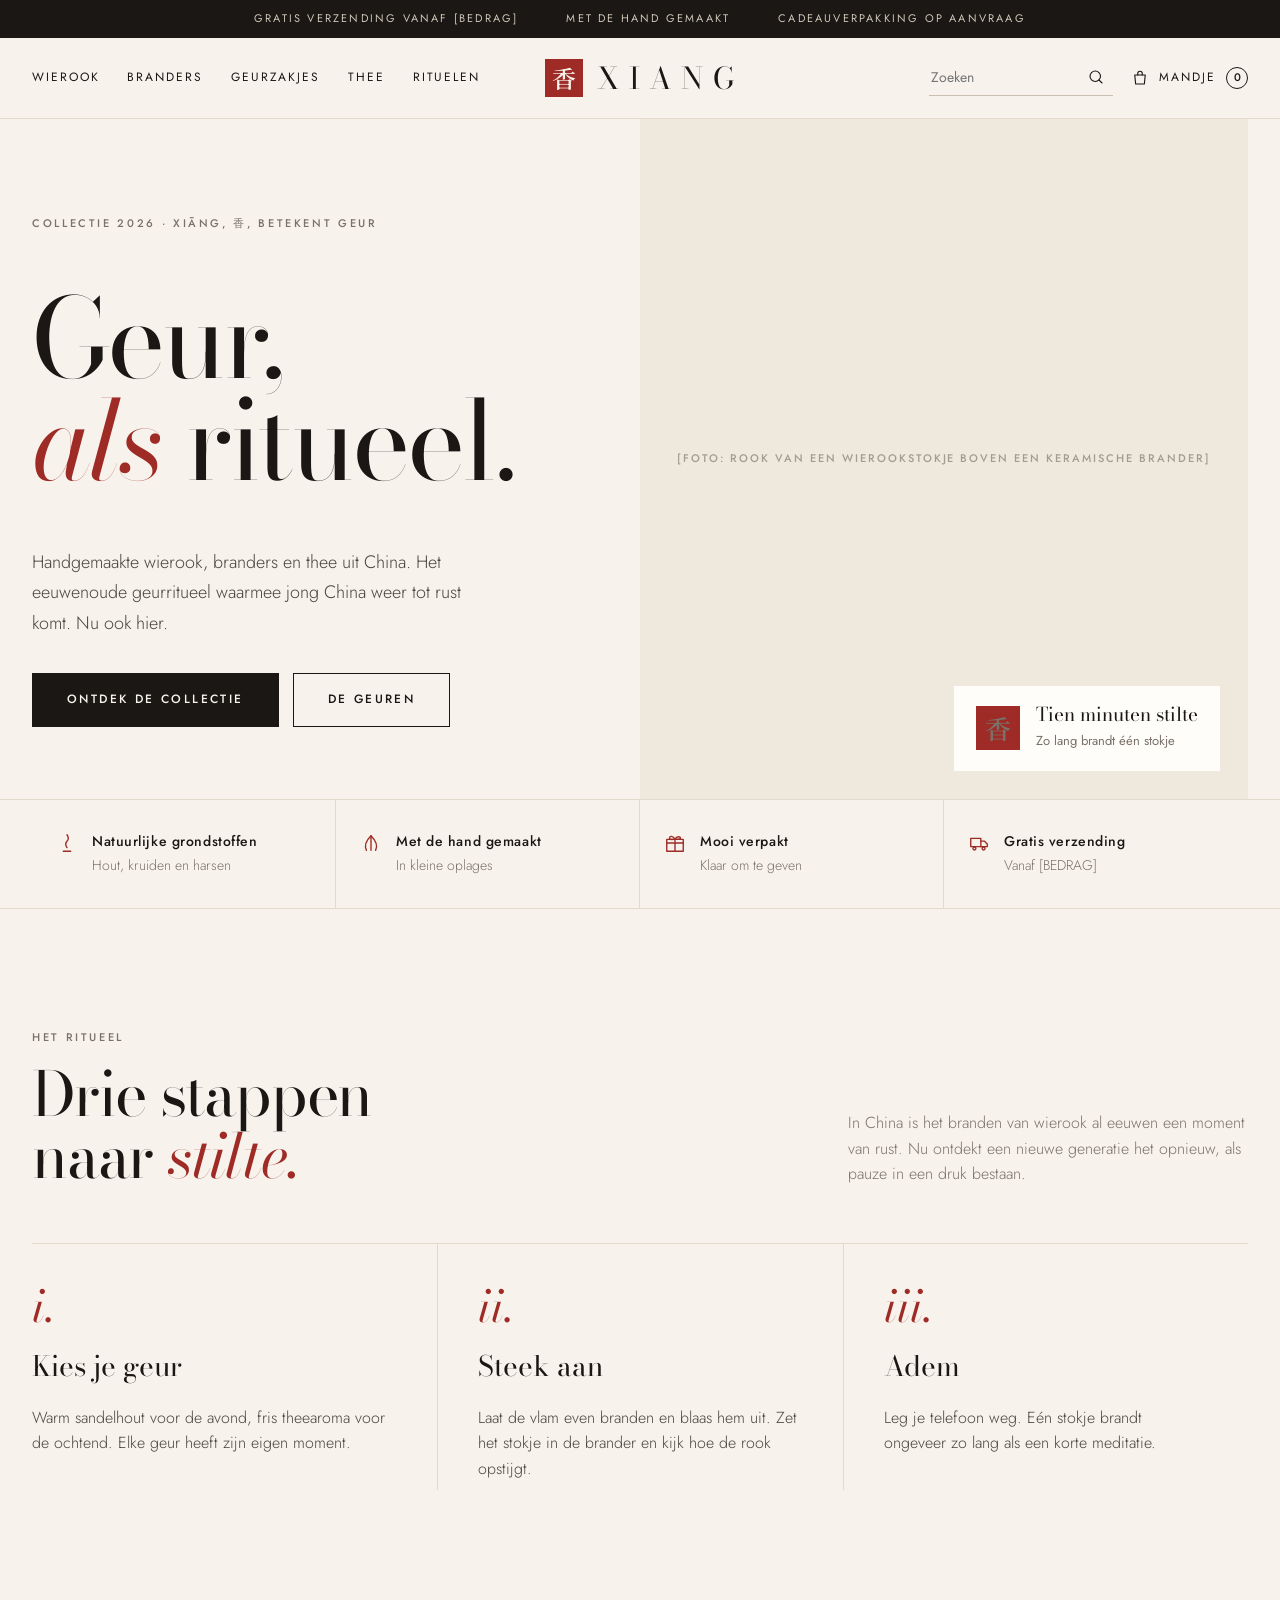
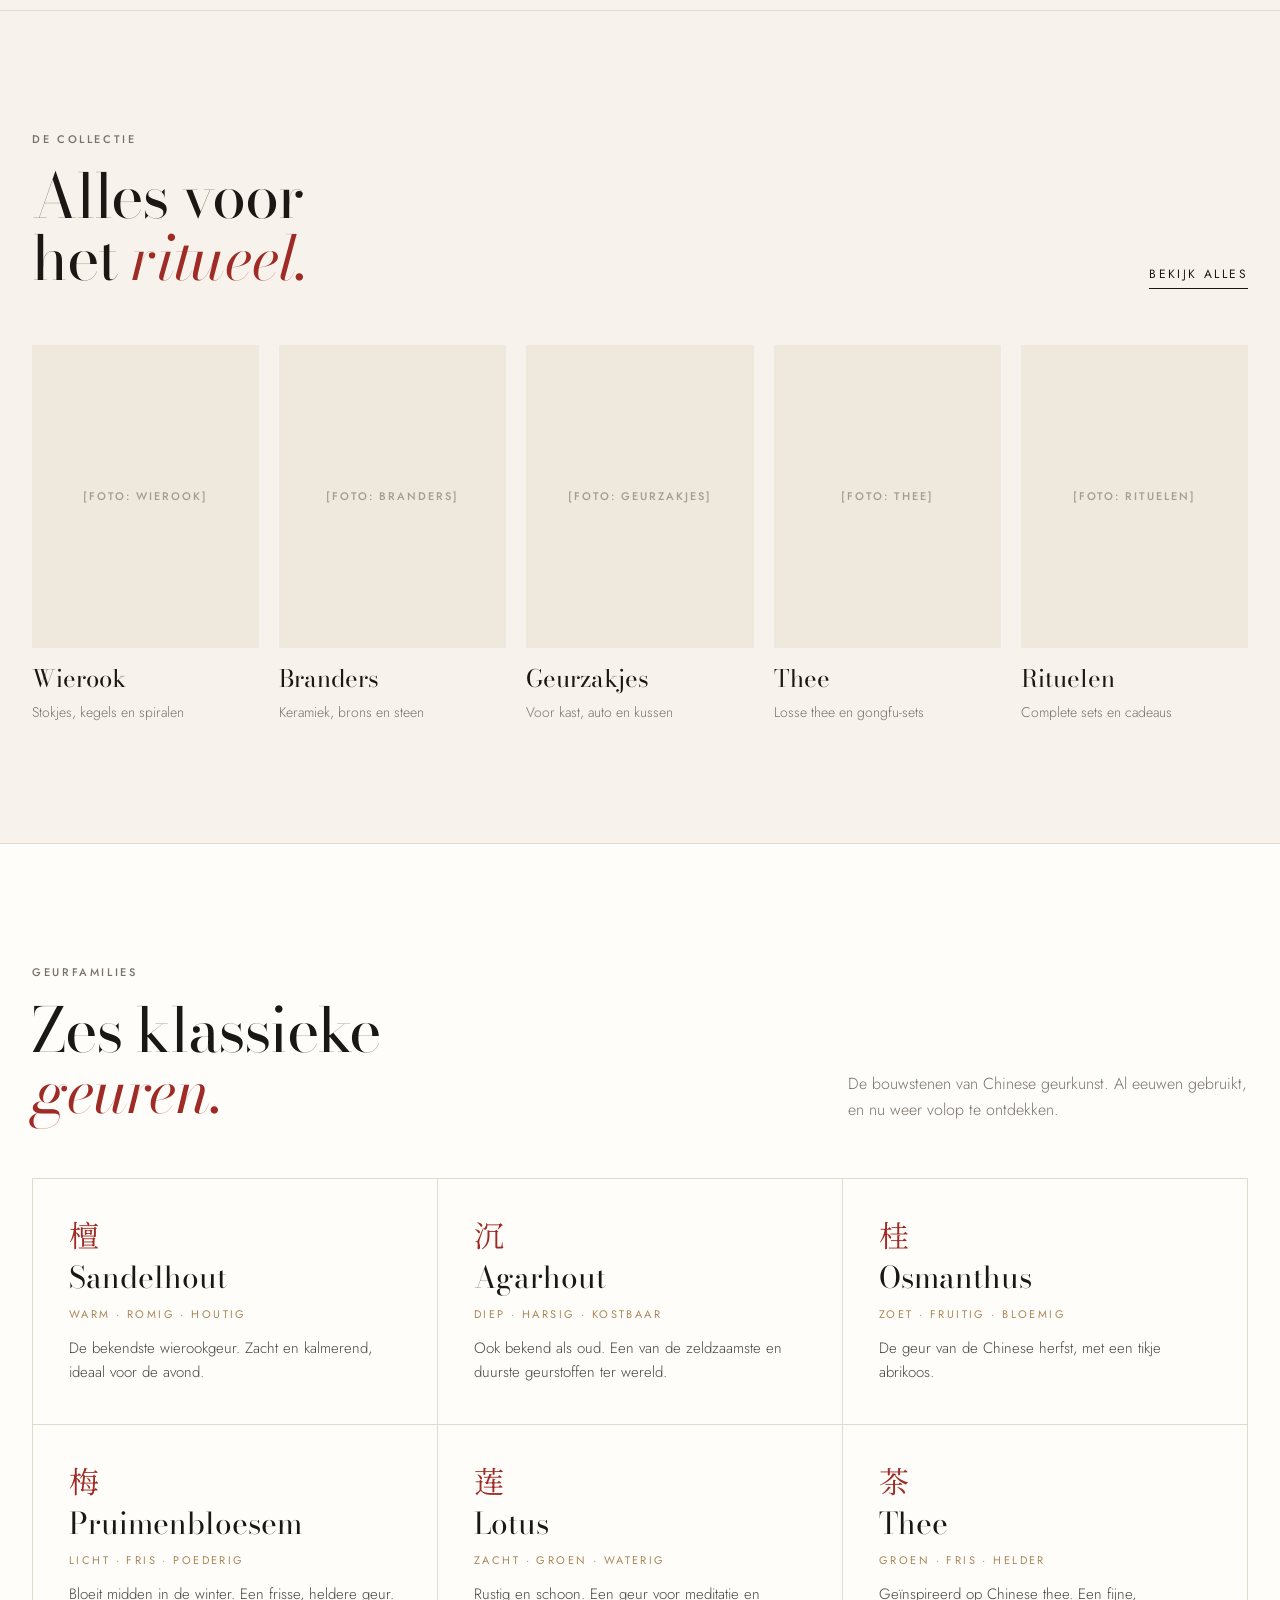
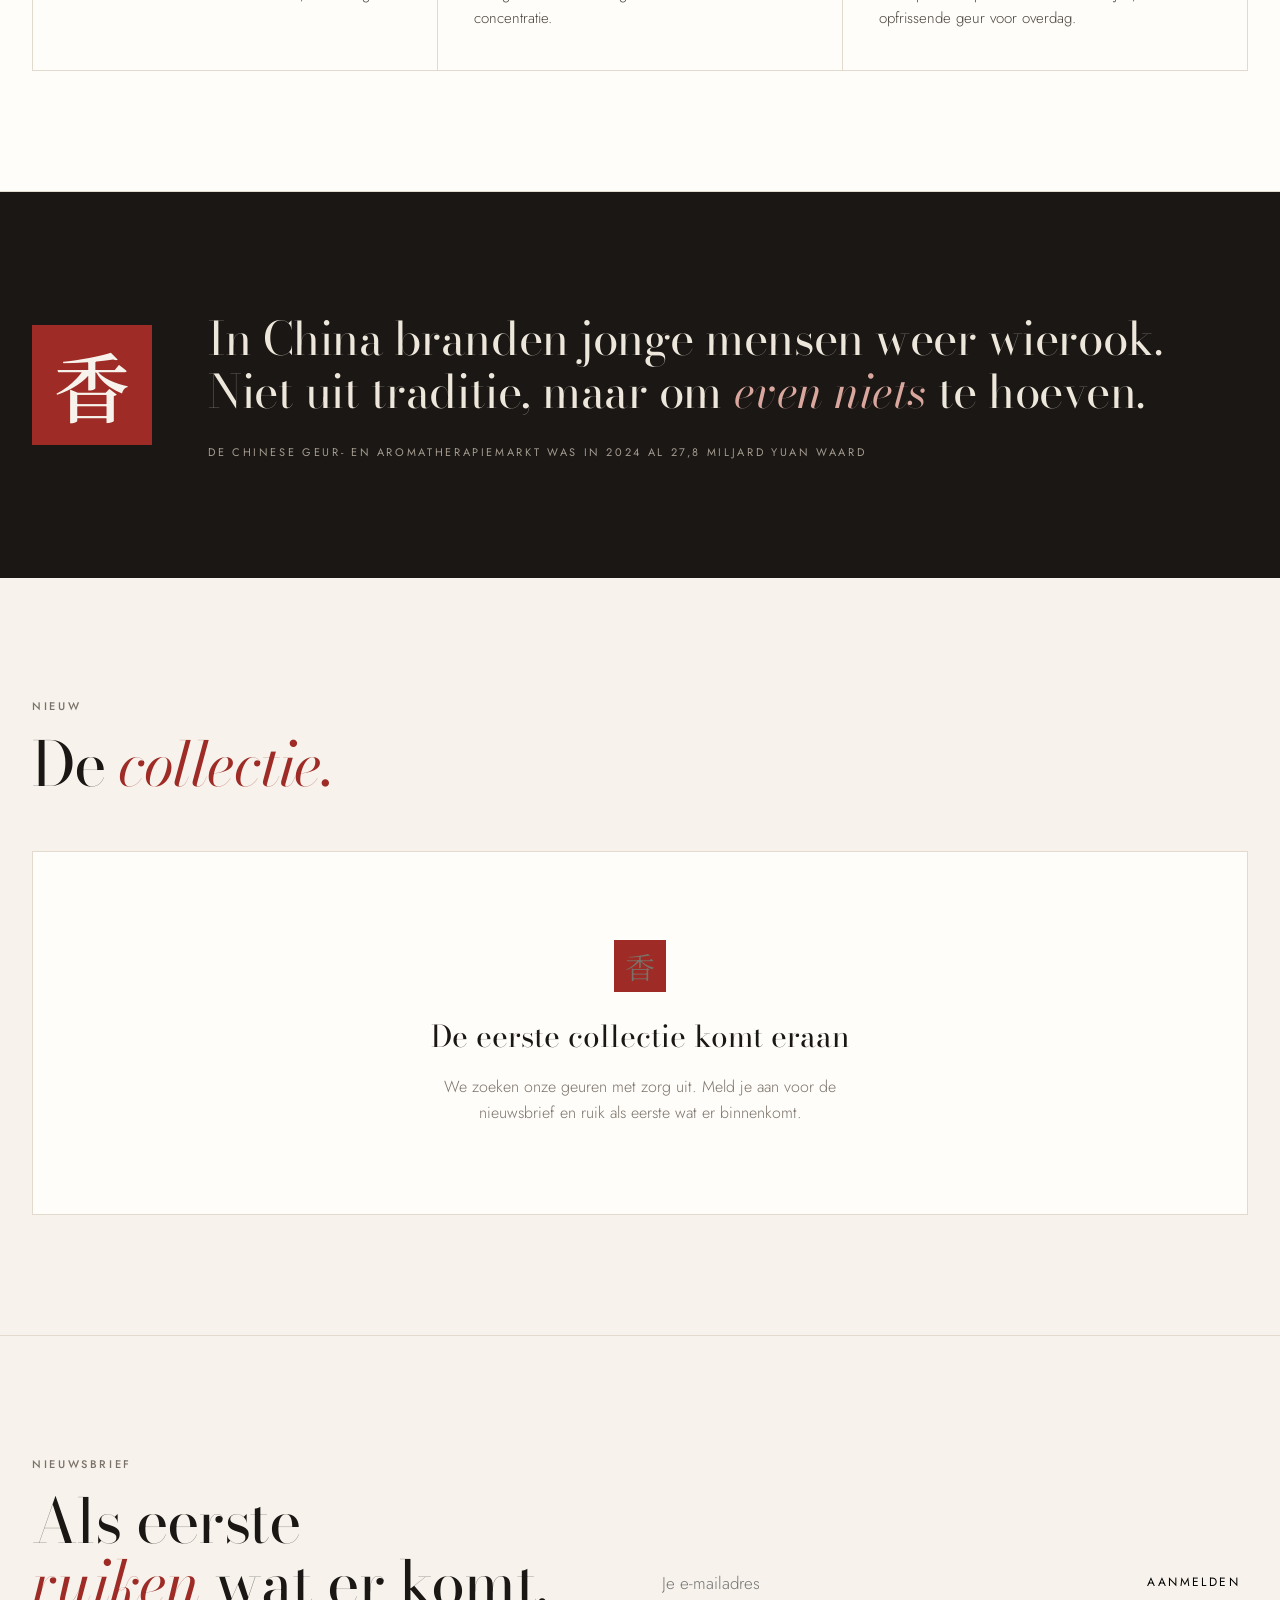
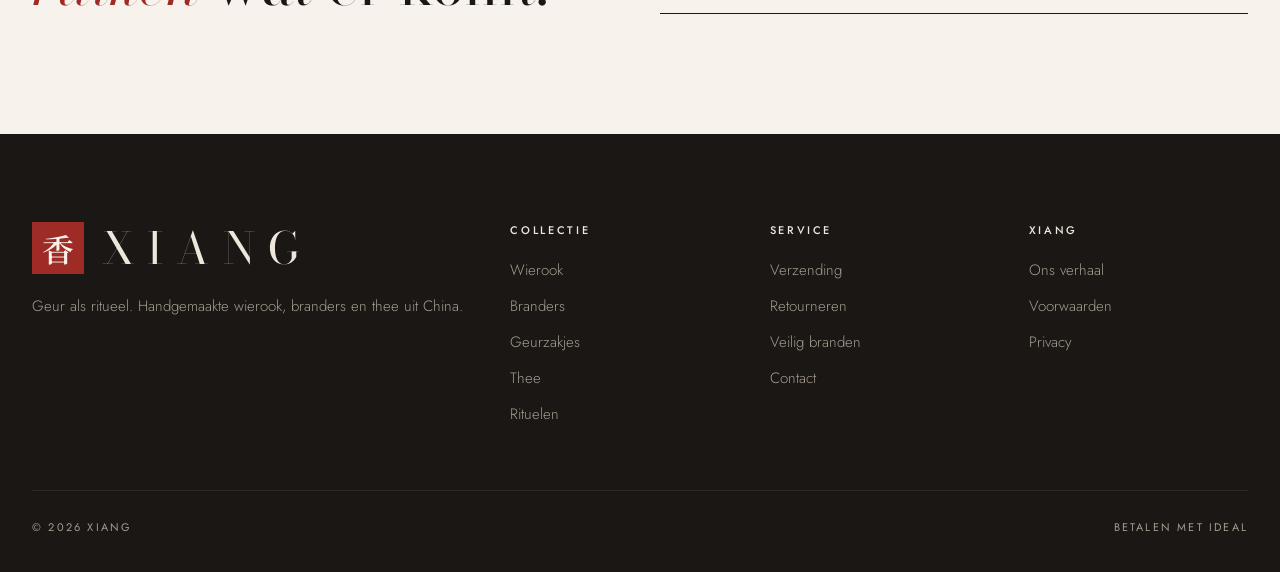
==== commit 9021c88c: "Nieuwe webshop XIANG: chique boetiek voor Chinese wierook, branders en thee Co-Authored-By: Claude O" ====
--- a/index.html
+++ b/index.html
@@ -3,11 +3,12 @@
 <head>
 <meta charset="utf-8">
 <meta name="viewport" content="width=device-width, initial-scale=1">
-<title>ERF – Wonen, binnen en buiten</title>
-<meta name="description" content="Alles voor je huis, je tuin en daartussen. Tuin, terras, klussen, verlichting, wonen en keuken.">
+<title>XIANG – Geur als ritueel</title>
+<meta name="description" content="Handgemaakte Chinese wierook, branders, geurzakjes en thee. Het geurritueel waar jong China massaal tot rust mee komt, nu in Nederland.">
 <link rel="preconnect" href="https://fonts.googleapis.com">
 <link rel="preconnect" href="https://fonts.gstatic.com" crossorigin>
-<link href="https://fonts.googleapis.com/css2?family=Archivo:wdth,wght@75..100,400..800&display=swap" rel="stylesheet">
+<link href="https://fonts.googleapis.com/css2?family=Bodoni+Moda:ital,opsz,wght@0,6..96,400;1,6..96,400&family=Jost:wght@300;400;500&display=swap" rel="stylesheet">
+<link href="https://fonts.googleapis.com/css2?family=Noto+Serif+SC:wght@600&text=%E9%A6%99%E6%AA%80%E6%B2%89%E6%A1%82%E6%A2%85%E8%8E%B2%E8%8C%B6&display=swap" rel="stylesheet">
 <link rel="stylesheet" href="style.css">
 </head>
 <body>
@@ -18,19 +19,19 @@
   <section class="hero">
     <div class="wrap hero-rij">
       <div class="hero-tekst">
-        <div class="label-klein">Najaar 2026</div>
-        <h1 class="display">Buiten<br>blijft <em>open.</em></h1>
+        <div class="label-klein">Collectie 2026 · Xiāng, 香, betekent geur</div>
+        <h1 class="display">Geur,<br><i>als</i> ritueel.</h1>
         <div class="hero-onder">
-          <p>Vuurschalen, terrasverwarming en sfeerverlichting. Alles om je tuin ook deze herfst en winter te gebruiken.</p>
+          <p>Handgemaakte wierook, branders en thee uit China. Het eeuwenoude geurritueel waarmee jong China weer tot rust komt. Nu ook hier.</p>
           <div class="knoppen">
-            <a href="./?categorie=Terras%20%26%20buiten#producten" class="btn btn-zwart">Shop terras &amp; buiten</a>
-            <a href="#categorieen" class="btn btn-rand">Alle categorieën</a>
+            <a href="#producten" class="btn btn-inkt">Ontdek de collectie</a>
+            <a href="#geuren" class="btn btn-rand">De geuren</a>
           </div>
         </div>
       </div>
       <div class="hero-beeld">
-        <div class="ph">[Foto: terras met vuurschaal in de avond]</div>
-        <div class="hero-tag"><b>Het buitenseizoen</b><span>stopt niet in oktober</span></div>
+        <div class="ph">[Foto: rook van een wierookstokje boven een keramische brander]</div>
+        <div class="hero-tag"><span class="zegel" aria-hidden="true">香</span><div><b>Tien minuten stilte</b><span>Zo lang brandt één stokje</span></div></div>
       </div>
     </div>
   </section>
@@ -38,56 +39,68 @@
   <!-- Voordelen -->
   <section class="usps" aria-label="Voordelen">
     <div class="wrap grid-usp">
-      <div class="usp"><svg width="24" height="24" viewBox="0 0 24 24" fill="none" stroke="currentColor" stroke-width="1.8" stroke-linecap="round" stroke-linejoin="round" aria-hidden="true"><path d="M3 7h11v9H3z"/><path d="M14 10h4l3 3v3h-7"/><circle cx="7" cy="18" r="1.6"/><circle cx="17" cy="18" r="1.6"/></svg><div><b>Gratis verzending</b><small>Vanaf [BEDRAG]</small></div></div>
-      <div class="usp"><svg width="24" height="24" viewBox="0 0 24 24" fill="none" stroke="currentColor" stroke-width="1.8" stroke-linecap="round" stroke-linejoin="round" aria-hidden="true"><circle cx="12" cy="12" r="9"/><path d="M12 7v5l3 2"/></svg><div><b>Snel in huis</b><small>Voor [TIJD] besteld, [LEVERTIJD] geleverd</small></div></div>
-      <div class="usp"><svg width="24" height="24" viewBox="0 0 24 24" fill="none" stroke="currentColor" stroke-width="1.8" stroke-linecap="round" stroke-linejoin="round" aria-hidden="true"><path d="M4 12a8 8 0 1 0 3-6.3"/><path d="M4 4v4h4"/></svg><div><b>14 dagen bedenktijd</b><small>Niet goed? Stuur het terug</small></div></div>
-      <div class="usp"><svg width="24" height="24" viewBox="0 0 24 24" fill="none" stroke="currentColor" stroke-width="1.8" stroke-linecap="round" stroke-linejoin="round" aria-hidden="true"><rect x="3" y="6" width="18" height="13" rx="1"/><path d="M3 10h18"/></svg><div><b>Veilig betalen</b><small>Met iDEAL</small></div></div>
+      <div class="usp"><svg width="22" height="22" viewBox="0 0 24 24" fill="none" stroke="currentColor" stroke-width="1.5" stroke-linecap="round" stroke-linejoin="round" aria-hidden="true"><path d="M12 3c2 3 2 5 0 7s-2 4 0 7"/><path d="M8 21h8"/></svg><div><b>Natuurlijke grondstoffen</b><small>Hout, kruiden en harsen</small></div></div>
+      <div class="usp"><svg width="22" height="22" viewBox="0 0 24 24" fill="none" stroke="currentColor" stroke-width="1.5" stroke-linecap="round" stroke-linejoin="round" aria-hidden="true"><path d="M7 20c-2-4-2-9 5-16 7 7 7 12 5 16"/><path d="M12 4v16"/></svg><div><b>Met de hand gemaakt</b><small>In kleine oplages</small></div></div>
+      <div class="usp"><svg width="22" height="22" viewBox="0 0 24 24" fill="none" stroke="currentColor" stroke-width="1.5" stroke-linecap="round" stroke-linejoin="round" aria-hidden="true"><rect x="3" y="8" width="18" height="13"/><path d="M12 8v13M3 12h18M12 8c-2-4-6-4-6-1.5S10 8 12 8c2 0 6 0 6-1.5S14 4 12 8z"/></svg><div><b>Mooi verpakt</b><small>Klaar om te geven</small></div></div>
+      <div class="usp"><svg width="22" height="22" viewBox="0 0 24 24" fill="none" stroke="currentColor" stroke-width="1.5" stroke-linecap="round" stroke-linejoin="round" aria-hidden="true"><path d="M3 7h11v9H3z"/><path d="M14 10h4l3 3v3h-7"/><circle cx="7" cy="18" r="1.6"/><circle cx="17" cy="18" r="1.6"/></svg><div><b>Gratis verzending</b><small>Vanaf [BEDRAG]</small></div></div>
+    </div>
+  </section>
+
+  <!-- Ritueel -->
+  <section class="wrap sectie">
+    <div class="sectie-kop">
+      <div><div class="boven">Het ritueel</div><h2 class="display">Drie stappen<br>naar <i>stilte.</i></h2></div>
+      <p>In China is het branden van wierook al eeuwen een moment van rust. Nu ontdekt een nieuwe generatie het opnieuw, als pauze in een druk bestaan.</p>
+    </div>
+    <div class="grid-ritueel">
+      <div class="stap"><span class="nr">i.</span><h3>Kies je geur</h3><p>Warm sandelhout voor de avond, fris theearoma voor de ochtend. Elke geur heeft zijn eigen moment.</p></div>
+      <div class="stap"><span class="nr">ii.</span><h3>Steek aan</h3><p>Laat de vlam even branden en blaas hem uit. Zet het stokje in de brander en kijk hoe de rook opstijgt.</p></div>
+      <div class="stap"><span class="nr">iii.</span><h3>Adem</h3><p>Leg je telefoon weg. Eén stokje brandt ongeveer zo lang als een korte meditatie.</p></div>
     </div>
   </section>
 
   <!-- Categorieën -->
-  <section class="wrap sectie" id="categorieen" style="border-bottom:none">
+  <section class="wrap sectie" id="categorieen">
     <div class="sectie-kop">
-      <div><div class="boven">Shop per categorie</div><h2 class="display">Van voordeur<br>tot achtertuin.</h2></div>
-      <p>Zes categorieën, zorgvuldig samengesteld. Geen eindeloze schappen, alleen wat werkt.</p>
+      <div><div class="boven">De collectie</div><h2 class="display">Alles voor<br>het <i>ritueel.</i></h2></div>
+      <a href="#producten">Bekijk alles</a>
     </div>
     <div class="grid-cat" id="catGrid"></div>
   </section>
 
-  <!-- Seizoen -->
-  <section class="sectie seizoen">
+  <!-- Geurfamilies -->
+  <section class="sectie geuren" id="geuren">
     <div class="wrap">
       <div class="sectie-kop">
-        <div><div class="boven">Het najaar buiten</div><h2 class="display">Langer buiten.<br>Ook als het kouder wordt.</h2></div>
-        <a href="./?categorie=Terras%20%26%20buiten#producten">Shop het najaar</a>
+        <div><div class="boven">Geurfamilies</div><h2 class="display">Zes klassieke<br><i>geuren.</i></h2></div>
+        <p>De bouwstenen van Chinese geurkunst. Al eeuwen gebruikt, en nu weer volop te ontdekken.</p>
       </div>
-      <div class="grid-seizoen">
-        <a class="s-kaart" href="./?zoek=vuur#producten">
-          <div class="ph">[Foto: vuurschaal]</div>
-          <span class="tag">Vuur &amp; warmte</span>
-          <h3 class="display">Vuurschalen en terrasheaters</h3>
-          <p>Warmte voor koude avonden, zodat je terras ook in november nog dienst doet.</p>
-        </a>
-        <a class="s-kaart" href="./?categorie=Verlichting#producten">
-          <div class="ph">[Foto: tuinverlichting]</div>
-          <span class="tag">Licht</span>
-          <h3 class="display">Licht in het donker</h3>
-          <p>Buitenlampen, lichtsnoeren en lantaarns voor de donkere maanden.</p>
-        </a>
-        <a class="s-kaart" href="./?categorie=Tuin#producten">
-          <div class="ph">[Foto: tuin in de herfst]</div>
-          <span class="tag">Onderhoud</span>
-          <h3 class="display">Je tuin winterklaar</h3>
-          <p>Bladblazers, snoeischaren en afdekhoezen om je tuin goed de winter door te helpen.</p>
-        </a>
+      <div class="grid-geur">
+        <a class="geur" href="./?zoek=sandelhout#producten" style="text-decoration:none"><span class="han" aria-hidden="true">檀</span><h3>Sandelhout</h3><span class="noten">Warm · romig · houtig</span><p>De bekendste wierookgeur. Zacht en kalmerend, ideaal voor de avond.</p></a>
+        <a class="geur" href="./?zoek=agarhout#producten" style="text-decoration:none"><span class="han" aria-hidden="true">沉</span><h3>Agarhout</h3><span class="noten">Diep · harsig · kostbaar</span><p>Ook bekend als oud. Een van de zeldzaamste en duurste geurstoffen ter wereld.</p></a>
+        <a class="geur" href="./?zoek=osmanthus#producten" style="text-decoration:none"><span class="han" aria-hidden="true">桂</span><h3>Osmanthus</h3><span class="noten">Zoet · fruitig · bloemig</span><p>De geur van de Chinese herfst, met een tikje abrikoos.</p></a>
+        <a class="geur" href="./?zoek=pruimenbloesem#producten" style="text-decoration:none"><span class="han" aria-hidden="true">梅</span><h3>Pruimenbloesem</h3><span class="noten">Licht · fris · poederig</span><p>Bloeit midden in de winter. Een frisse, heldere geur.</p></a>
+        <a class="geur" href="./?zoek=lotus#producten" style="text-decoration:none"><span class="han" aria-hidden="true">莲</span><h3>Lotus</h3><span class="noten">Zacht · groen · waterig</span><p>Rustig en schoon. Een geur voor meditatie en concentratie.</p></a>
+        <a class="geur" href="./?zoek=thee#producten" style="text-decoration:none"><span class="han" aria-hidden="true">茶</span><h3>Thee</h3><span class="noten">Groen · fris · helder</span><p>Geïnspireerd op Chinese thee. Een fijne, opfrissende geur voor overdag.</p></a>
       </div>
+    </div>
+  </section>
+
+  <!-- Manifest -->
+  <section class="sectie manifest">
+    <div class="wrap">
+      <span class="zegel" aria-hidden="true">香</span>
+      <blockquote>
+        In China branden jonge mensen weer wierook. Niet uit traditie, maar om <i>even niets</i> te hoeven.
+        <cite>De Chinese geur- en aromatherapiemarkt was in 2024 al 27,8 miljard yuan waard</cite>
+      </blockquote>
     </div>
   </section>
 
   <!-- Producten -->
   <section class="wrap sectie" id="producten">
     <div class="sectie-kop">
-      <div><div class="boven" id="prodBoven">Nieuw binnen</div><h2 class="display" id="prodTitel">De collectie</h2></div>
+      <div><div class="boven" id="prodBoven">Nieuw</div><h2 class="display" id="prodTitel">De <i>collectie.</i></h2></div>
       <a href="./#producten" id="prodAlles">Alles bekijken</a>
     </div>
     <div class="grid-prod" id="productlijst"></div>
@@ -96,11 +109,11 @@
   <!-- Nieuwsbrief -->
   <section class="wrap sectie" style="border-bottom:none">
     <div class="nieuws-blok">
-      <div><div class="boven">Nieuwsbrief</div><h2 class="display">Eerst weten<br>wat er binnenkomt.</h2></div>
-      <form class="nieuws-form" onsubmit="event.preventDefault(); this.querySelector('button').textContent='Bedankt!';">
+      <div><div class="boven">Nieuwsbrief</div><h2 class="display">Als eerste<br><i>ruiken</i> wat er komt.</h2></div>
+      <form class="nieuws-form" onsubmit="event.preventDefault(); this.querySelector('button').textContent='Bedankt';">
         <label for="mail" class="sr-only">E-mailadres</label>
         <input id="mail" type="email" placeholder="Je e-mailadres" required>
-        <button type="submit">Aanmelden →</button>
+        <button type="submit">Aanmelden</button>
       </form>
     </div>
   </section>
@@ -111,12 +124,10 @@
 <script src="shop.js"></script>
 <script>
 // Categorieën
-const PIJL = '<svg width="18" height="18" viewBox="0 0 24 24" fill="none" stroke="currentColor" stroke-width="2" stroke-linecap="round" stroke-linejoin="round" aria-hidden="true"><path d="M5 12h14M13 6l6 6-6 6"/></svg>';
-document.getElementById('catGrid').innerHTML = CATEGORIEEN.map((c, i) => `
+document.getElementById('catGrid').innerHTML = CATEGORIEEN.map(c => `
   <a class="cat" href="./?categorie=${encodeURIComponent(c.naam)}#producten">
-    <span class="nr">${String(i + 1).padStart(2, '0')}</span>
     <div class="ph">[Foto: ${esc(c.naam.toLowerCase())}]</div>
-    <div class="cat-onder"><div><span class="naam">${esc(c.naam)}</span><small>${esc(c.sub)}</small></div><span class="pijl">${PIJL}</span></div>
+    <div><span class="naam">${esc(c.naam)}</span><small>${esc(c.sub)}</small></div>
   </a>`).join('');
 
 // Producten, met filter op categorie of zoekterm
@@ -127,21 +138,22 @@
   let lijst = await laadProducten();
   if (categorie) {
     lijst = lijst.filter(p => p.categorie === categorie);
-    document.getElementById('prodBoven').textContent = 'Categorie';
+    document.getElementById('prodBoven').textContent = 'Collectie';
     document.getElementById('prodTitel').textContent = categorie;
   }
   if (zoek) {
-    lijst = lijst.filter(p => `${p.naam} ${merkVan(p)} ${p.omschrijving || ''} ${p.categorie || ''}`.toLowerCase().includes(zoek));
-    document.getElementById('prodBoven').textContent = 'Zoekresultaten';
+    lijst = lijst.filter(p => `${p.naam} ${merkVan(p)} ${p.omschrijving || ''} ${p.categorie || ''} ${(p.specificaties || []).map(s => s.waarde).join(' ')}`.toLowerCase().includes(zoek));
+    document.getElementById('prodBoven').textContent = 'Zoeken';
     document.getElementById('prodTitel').textContent = '"' + params.get('zoek') + '"';
     const veld = document.getElementById('zoek'); if (veld) veld.value = params.get('zoek');
   }
   if (!categorie && !zoek) document.getElementById('prodAlles').hidden = true;
+  const zegel = '<span class="zegel" aria-hidden="true">香</span>';
   document.getElementById('productlijst').innerHTML = lijst.length
     ? lijst.map(productKaart).join('')
     : (categorie || zoek)
-      ? '<div class="leeg"><b>Nog niets gevonden</b><span>Hier komen binnenkort producten bij.</span><a class="btn btn-rand" href="./#producten">Bekijk alles</a></div>'
-      : '<div class="leeg"><b>De collectie komt eraan</b><span>We zijn de eerste producten aan het uitzoeken. Meld je aan voor de nieuwsbrief om als eerste te weten wat er binnenkomt.</span></div>';
+      ? `<div class="leeg">${zegel}<b>Binnenkort</b><span>Hier komen binnenkort producten bij.</span><a class="btn btn-rand" href="./#producten">Bekijk alles</a></div>`
+      : `<div class="leeg">${zegel}<b>De eerste collectie komt eraan</b><span>We zoeken onze geuren met zorg uit. Meld je aan voor de nieuwsbrief en ruik als eerste wat er binnenkomt.</span></div>`;
   if (categorie || zoek) document.getElementById('producten').scrollIntoView();
 })();
 </script>
--- a/style.css
+++ b/style.css
@@ -1,252 +1,285 @@
-/* ERF — wonen, binnen en buiten */
+/* XIANG 香 — geur als ritueel */
 :root{
-  --zwart:#111110; --tekst:#111110; --grijs:#6B6B66; --lijn:#E4E3DD; --vlak:#F2F1EC;
-  --bg:#FAFAF7; --wit:#FFFFFF; --accent:#D6F04A; --accent-donker:#B8D22E; --rood:#B42318;
+  --inkt:#1A1714; --tekst:#1A1714; --grijs:#7A726A; --lijn:#E2DACD; --vlak:#EFE8DC;
+  --bg:#F7F3EC; --wit:#FFFDF9; --zegel:#9E2B25; --zegel-donker:#7E1F1A; --goud:#A8875A; --rood:#9E2B25;
   /* oude namen, zodat bestaande pagina's blijven werken */
-  --groen:#111110; --groen-donker:#000000; --geel:#D6F04A; --oranje:#111110;
+  --zwart:#1A1714; --groen:#1A1714; --groen-donker:#000; --geel:#9E2B25; --oranje:#9E2B25; --accent:#9E2B25;
+  --serif:'Bodoni Moda',Didot,'Bodoni 72',Georgia,serif;
+  --sans:'Jost',system-ui,sans-serif;
 }
 *{box-sizing:border-box}
 html{-webkit-text-size-adjust:100%}
-body{margin:0;font-family:'Archivo',system-ui,sans-serif;color:var(--tekst);background:var(--bg);line-height:1.45;font-size:16px}
-a{color:var(--tekst)}a:hover{color:#000}
+body{margin:0;font-family:var(--sans);color:var(--tekst);background:var(--bg);line-height:1.6;font-size:16px;font-weight:400}
+a{color:var(--tekst)}a:hover{color:var(--zegel)}
 img{max-width:100%;display:block}
-.wrap{max-width:1360px;margin:0 auto;padding:0 24px}
-.display{font-family:'Archivo',sans-serif;font-weight:800;letter-spacing:-0.035em;font-stretch:90%}
+.wrap{max-width:1320px;margin:0 auto;padding:0 32px}
+.display{font-family:var(--serif);font-weight:400;letter-spacing:-0.01em}
 .sr-only{position:absolute;width:1px;height:1px;overflow:hidden;clip:rect(0 0 0 0);white-space:nowrap}
-.ph{display:flex;align-items:center;justify-content:center;text-align:center;padding:12px;font-size:13px;font-weight:600;letter-spacing:.04em;text-transform:uppercase;color:#9A9A93;background:var(--vlak)}
-.label-klein{font-size:12px;font-weight:700;letter-spacing:.12em;text-transform:uppercase}
+.ph{display:flex;align-items:center;justify-content:center;text-align:center;padding:16px;font-size:11px;font-weight:500;letter-spacing:.18em;text-transform:uppercase;color:#A59C90;background:var(--vlak)}
+.label-klein,.boven{font-size:11px;font-weight:500;letter-spacing:.24em;text-transform:uppercase;color:var(--grijs)}
+.boven{margin-bottom:18px}
+.zegel{display:inline-flex;align-items:center;justify-content:center;background:var(--zegel);color:#F7F3EC;font-family:'Noto Serif SC',serif;font-weight:600;line-height:1}
 
 /* Knoppen */
-.btn{display:inline-flex;align-items:center;justify-content:center;gap:10px;height:54px;padding:0 28px;border-radius:2px;font:inherit;font-weight:700;font-size:15px;letter-spacing:.02em;text-decoration:none;border:1.5px solid transparent;cursor:pointer;transition:background .15s,color .15s}
-.btn-groen,.btn-zwart{background:var(--zwart);color:var(--wit)}.btn-groen:hover,.btn-zwart:hover{background:#000;color:var(--accent)}
-.btn-geel,.btn-accent{background:var(--accent);color:var(--zwart)}.btn-geel:hover,.btn-accent:hover{background:var(--accent-donker);color:var(--zwart)}
-.btn-rand{border-color:currentColor;background:transparent;color:inherit}.btn-rand:hover{background:var(--zwart);color:var(--wit);border-color:var(--zwart)}
+.btn{display:inline-flex;align-items:center;justify-content:center;gap:12px;height:54px;padding:0 34px;border-radius:0;font:inherit;font-weight:500;font-size:12px;letter-spacing:.2em;text-transform:uppercase;text-decoration:none;border:1px solid transparent;cursor:pointer;transition:background .25s,color .25s,border-color .25s}
+.btn-groen,.btn-zwart,.btn-inkt{background:var(--inkt);color:var(--bg)}.btn-groen:hover,.btn-zwart:hover,.btn-inkt:hover{background:var(--zegel);color:var(--bg)}
+.btn-geel,.btn-accent,.btn-zegel{background:var(--zegel);color:var(--bg)}.btn-geel:hover,.btn-accent:hover,.btn-zegel:hover{background:var(--zegel-donker);color:var(--bg)}
+.btn-rand{border-color:currentColor;background:transparent;color:inherit}.btn-rand:hover{background:var(--inkt);color:var(--bg);border-color:var(--inkt)}
 .btn:disabled{opacity:.5;cursor:wait}
 
 /* Topbalk & header */
-.topbalk{background:var(--zwart);color:#D9D9D3;font-size:13px}
-.topbalk .wrap{display:flex;flex-wrap:wrap;gap:6px 32px;justify-content:center;padding-top:9px;padding-bottom:9px}
-.topbalk span::before{content:'';display:inline-block;width:6px;height:6px;background:var(--accent);margin-right:10px;vertical-align:1px}
-header{background:var(--bg);border-bottom:1px solid var(--lijn);position:sticky;top:0;z-index:20}
-.header-rij{display:flex;flex-wrap:wrap;align-items:center;gap:14px 32px;padding-top:16px;padding-bottom:16px}
-.logo{display:flex;align-items:baseline;gap:10px;text-decoration:none;color:var(--zwart)}
-.logo-tekst{font-size:34px;line-height:1}
-.logo-tekst span{color:var(--zwart)}
-.logo-sub{font-size:12px;color:var(--grijs);letter-spacing:.08em;text-transform:uppercase;font-weight:600}
-.cat-nav{display:flex;flex-wrap:wrap;gap:4px 26px;font-weight:600;font-size:15px;flex:999 1 auto}
-.cat-nav a{text-decoration:none;padding:6px 0;border-bottom:1.5px solid transparent}
-.cat-nav a:hover{border-color:var(--zwart)}
-.header-acties{display:flex;align-items:center;gap:8px;margin-left:auto}
-.zoek{display:flex;align-items:center;border-bottom:1.5px solid var(--zwart);min-width:0}
-.zoek input{width:180px;max-width:40vw;height:40px;border:none;background:transparent;font:inherit;font-size:15px;padding:0 4px;outline:none}
-.zoek button{width:40px;height:40px;border:none;background:none;cursor:pointer;display:flex;align-items:center;justify-content:center;color:var(--zwart)}
-.mandje{display:inline-flex;align-items:center;gap:10px;height:44px;padding:0 16px;background:var(--zwart);color:var(--wit);text-decoration:none;font-weight:700;font-size:14px;border-radius:2px}
-.mandje:hover{color:var(--accent)}
-.mandje b{display:inline-flex;align-items:center;justify-content:center;min-width:22px;height:22px;padding:0 6px;background:var(--accent);color:var(--zwart);font-size:12px;border-radius:11px}
+.topbalk{background:var(--inkt);color:#CFC6B8;font-size:11px;letter-spacing:.2em;text-transform:uppercase}
+.topbalk .wrap{display:flex;flex-wrap:wrap;gap:6px 48px;justify-content:center;padding-top:10px;padding-bottom:10px}
+header{background:rgba(247,243,236,.94);backdrop-filter:blur(8px);-webkit-backdrop-filter:blur(8px);border-bottom:1px solid var(--lijn);position:sticky;top:0;z-index:20}
+.header-rij{display:grid;grid-template-columns:1fr auto 1fr;align-items:center;gap:16px;padding-top:18px;padding-bottom:18px}
+.cat-nav{display:flex;flex-wrap:wrap;gap:4px 28px;font-size:12px;letter-spacing:.16em;text-transform:uppercase}
+.cat-nav a{text-decoration:none;padding:6px 0;border-bottom:1px solid transparent}
+.cat-nav a:hover{border-color:var(--zegel);color:var(--tekst)}
+.logo{display:flex;align-items:center;gap:14px;text-decoration:none;color:var(--inkt);justify-self:center}
+.logo .zegel{width:38px;height:38px;font-size:24px}
+.logo-tekst{font-family:var(--serif);font-size:30px;letter-spacing:.32em;line-height:1;margin-right:-.32em}
+.header-acties{display:flex;align-items:center;gap:18px;justify-self:end}
+.zoek{display:flex;align-items:center;border-bottom:1px solid #C9BFB0;min-width:0}
+.zoek input{width:150px;max-width:36vw;height:36px;border:none;background:transparent;font:inherit;font-size:14px;padding:0 2px;outline:none;color:var(--tekst)}
+.zoek button{width:34px;height:36px;border:none;background:none;cursor:pointer;display:flex;align-items:center;justify-content:center;color:var(--inkt)}
+.mandje{display:inline-flex;align-items:center;gap:10px;height:44px;text-decoration:none;font-size:12px;letter-spacing:.16em;text-transform:uppercase}
+.mandje b{display:inline-flex;align-items:center;justify-content:center;min-width:22px;height:22px;padding:0 6px;border:1px solid var(--inkt);font-size:11px;font-weight:500;letter-spacing:0;border-radius:11px}
 
 /* Hero */
 .hero{border-bottom:1px solid var(--lijn)}
-.hero-rij{display:grid;grid-template-columns:minmax(0,1.05fr) minmax(0,1fr);min-height:620px}
-.hero-tekst{padding:72px 56px 56px 0;display:flex;flex-direction:column;justify-content:space-between;gap:40px;border-right:1px solid var(--lijn)}
-.hero h1{margin:0;font-size:clamp(56px,8.4vw,128px);line-height:.88}
-.hero h1 em{font-style:normal;background:var(--accent);padding:0 .08em;box-decoration-break:clone;-webkit-box-decoration-break:clone}
-.hero p{margin:0;font-size:19px;line-height:1.5;color:#3A3A36;max-width:460px}
-.hero-onder{display:flex;flex-direction:column;gap:28px}
-.knoppen{display:flex;flex-wrap:wrap;gap:12px}
-.hero-beeld{position:relative;min-height:420px}
+.hero-rij{display:grid;grid-template-columns:minmax(0,1fr) minmax(0,1fr);min-height:680px}
+.hero-tekst{padding:96px 64px 72px 0;display:flex;flex-direction:column;justify-content:space-between;gap:48px}
+.hero h1{margin:0;font-size:clamp(64px,8.6vw,136px);line-height:.92;letter-spacing:-0.025em}
+.hero h1 i{font-style:italic;color:var(--zegel)}
+.hero p{margin:0;font-size:18px;line-height:1.7;color:#4A443E;max-width:440px;font-weight:300}
+.hero-onder{display:flex;flex-direction:column;gap:34px}
+.knoppen{display:flex;flex-wrap:wrap;gap:14px}
+.hero-beeld{position:relative;min-height:440px}
 .hero-beeld .ph{position:absolute;inset:0}
-.hero-tag{position:absolute;left:24px;bottom:24px;background:var(--wit);padding:14px 18px;display:flex;flex-direction:column;gap:2px;max-width:280px}
-.hero-tag b{font-size:15px}.hero-tag span{font-size:13px;color:var(--grijs)}
+.hero-tag{position:absolute;right:28px;bottom:28px;background:var(--wit);padding:18px 22px;display:flex;gap:16px;align-items:center;max-width:300px}
+.hero-tag .zegel{width:44px;height:44px;font-size:26px;flex:0 0 auto}
+.hero-tag b{display:block;font-family:var(--serif);font-weight:400;font-size:19px;line-height:1.2}
+.hero-tag span{font-size:13px;color:var(--grijs)}
 
 /* Secties */
-.sectie{padding-top:88px;padding-bottom:88px;border-bottom:1px solid var(--lijn)}
-.sectie-kop{display:flex;flex-wrap:wrap;justify-content:space-between;align-items:end;gap:16px 32px;margin-bottom:40px}
-.sectie-kop h2{margin:0;font-size:clamp(36px,4.6vw,64px);line-height:.95}
-.sectie-kop p{margin:0;color:var(--grijs);max-width:420px;font-size:16px}
-.sectie-kop a{font-weight:700;text-decoration:none;border-bottom:1.5px solid var(--zwart);padding-bottom:2px}
-.boven{font-size:12px;font-weight:700;letter-spacing:.12em;text-transform:uppercase;color:var(--grijs);margin-bottom:14px}
+.sectie{padding-top:120px;padding-bottom:120px;border-bottom:1px solid var(--lijn)}
+.sectie-kop{display:flex;flex-wrap:wrap;justify-content:space-between;align-items:end;gap:20px 40px;margin-bottom:56px}
+.sectie-kop h2{margin:0;font-size:clamp(40px,4.8vw,72px);line-height:1;letter-spacing:-0.02em}
+.sectie-kop h2 i{color:var(--zegel)}
+.sectie-kop p{margin:0;color:var(--grijs);max-width:400px;font-size:16px;font-weight:300}
+.sectie-kop a{font-size:12px;letter-spacing:.2em;text-transform:uppercase;text-decoration:none;border-bottom:1px solid var(--inkt);padding-bottom:4px}
+
+/* Ritueel in drie stappen */
+.grid-ritueel{display:grid;grid-template-columns:repeat(3,minmax(0,1fr));border-top:1px solid var(--lijn)}
+.stap{padding:40px 40px 8px 0;display:flex;flex-direction:column;gap:16px}
+.stap + .stap{padding-left:40px;border-left:1px solid var(--lijn)}
+.stap .nr{font-family:var(--serif);font-style:italic;font-size:44px;color:var(--zegel);line-height:1}
+.stap h3{margin:0;font-family:var(--serif);font-weight:400;font-size:28px}
+.stap p{margin:0;color:#4A443E;font-weight:300}
 
 /* Categorieën */
-.grid-cat{display:grid;grid-template-columns:repeat(3,minmax(0,1fr));border-top:1px solid var(--lijn);border-left:1px solid var(--lijn)}
-.cat{position:relative;display:flex;flex-direction:column;gap:18px;padding:24px;border-right:1px solid var(--lijn);border-bottom:1px solid var(--lijn);text-decoration:none;color:var(--zwart);background:var(--bg);transition:background .2s}
-.cat:hover{background:var(--wit)}
-.cat .nr{font-size:13px;font-weight:700;color:var(--grijs);letter-spacing:.06em}
-.cat .ph{aspect-ratio:4/3;width:100%}
-.cat .cat-onder{display:flex;justify-content:space-between;align-items:end;gap:12px}
-.cat span.naam{font-size:28px;font-weight:800;letter-spacing:-0.03em;line-height:1}
-.cat small{display:block;color:var(--grijs);font-size:14px;margin-top:6px}
-.cat .pijl{width:44px;height:44px;border:1.5px solid var(--zwart);display:flex;align-items:center;justify-content:center;flex:0 0 auto;transition:background .2s}
-.cat:hover .pijl{background:var(--accent);border-color:var(--accent)}
-
-/* Seizoen */
-.seizoen{background:var(--zwart);color:var(--wit);border-bottom:none}
-.seizoen .boven{color:#9A9A93}
-.seizoen .sectie-kop p{color:#B5B5AE}
-.seizoen .sectie-kop a{color:var(--wit);border-color:var(--accent)}
-.grid-seizoen{display:grid;grid-template-columns:repeat(3,minmax(0,1fr));gap:24px}
-.s-kaart{display:flex;flex-direction:column;gap:18px;text-decoration:none;color:var(--wit)}
-.s-kaart:hover{color:var(--wit)}
-.s-kaart .ph{aspect-ratio:3/4;background:#1E1E1C;color:#6B6B66}
-.s-kaart h3{margin:0;font-size:26px;letter-spacing:-0.02em}
-.s-kaart p{margin:0;color:#B5B5AE;font-size:15px;line-height:1.5}
-.s-kaart .tag{align-self:flex-start;background:var(--accent);color:var(--zwart);font-size:12px;font-weight:700;letter-spacing:.08em;text-transform:uppercase;padding:5px 10px}
+.grid-cat{display:grid;grid-template-columns:repeat(5,minmax(0,1fr));gap:20px}
+.cat{display:flex;flex-direction:column;gap:18px;text-decoration:none;color:var(--inkt)}
+.cat .ph{aspect-ratio:3/4;width:100%;transition:opacity .3s}
+.cat:hover .ph{opacity:.82}
+.cat .naam{font-family:var(--serif);font-size:24px;line-height:1.1}
+.cat small{display:block;color:var(--grijs);font-size:14px;margin-top:6px;font-weight:300}
+.cat:hover{color:var(--inkt)}
+.cat:hover .naam{color:var(--zegel)}
+
+/* Geurfamilies */
+.geuren{background:var(--wit)}
+.grid-geur{display:grid;grid-template-columns:repeat(3,minmax(0,1fr));border-top:1px solid var(--lijn);border-left:1px solid var(--lijn)}
+.geur{padding:40px 36px;border-right:1px solid var(--lijn);border-bottom:1px solid var(--lijn);display:flex;flex-direction:column;gap:12px;min-height:240px}
+.geur .han{font-family:'Noto Serif SC',serif;font-size:30px;color:var(--zegel);line-height:1}
+.geur h3{margin:0;font-family:var(--serif);font-weight:400;font-size:30px;line-height:1.1}
+.geur .noten{font-size:11px;letter-spacing:.22em;text-transform:uppercase;color:var(--goud)}
+.geur p{margin:0;color:#4A443E;font-weight:300;font-size:15px}
+
+/* Manifest */
+.manifest{background:var(--inkt);color:#EDE6DA;border-bottom:none}
+.manifest .wrap{display:grid;grid-template-columns:auto minmax(0,1fr);gap:56px;align-items:center}
+.manifest .zegel{width:120px;height:120px;font-size:76px}
+.manifest blockquote{margin:0;font-family:var(--serif);font-size:clamp(30px,3.6vw,52px);line-height:1.15;letter-spacing:-0.01em}
+.manifest blockquote i{color:#D9A79E}
+.manifest cite{display:block;margin-top:28px;font-family:var(--sans);font-style:normal;font-size:11px;letter-spacing:.24em;text-transform:uppercase;color:#A59C90}
 
 /* USP-balk */
 .usps{border-bottom:1px solid var(--lijn)}
 .grid-usp{display:grid;grid-template-columns:repeat(4,minmax(0,1fr))}
-.usp{padding:28px 24px;display:flex;gap:14px;align-items:flex-start;border-right:1px solid var(--lijn)}
+.usp{padding:30px 24px;display:flex;gap:14px;align-items:flex-start;border-right:1px solid var(--lijn);font-weight:300}
 .usp:last-child{border-right:none}
-.usp b{display:block;font-size:15px}.usp small{font-size:14px;color:var(--grijs)}
+.usp b{display:block;font-weight:500;font-size:14px;letter-spacing:.04em}.usp small{font-size:14px;color:var(--grijs)}
+.usp svg{color:var(--zegel);flex:0 0 auto;margin-top:2px}
 
 /* Producten */
-.grid-prod{display:grid;grid-template-columns:repeat(4,minmax(0,1fr));gap:40px 24px}
-.prod{display:flex;flex-direction:column;gap:10px}
-.prod-foto{display:block;aspect-ratio:4/5;background:var(--vlak);overflow:hidden;text-decoration:none;position:relative}
-.prod-foto img{width:100%;height:100%;object-fit:cover;transition:transform .4s}
+.grid-prod{display:grid;grid-template-columns:repeat(4,minmax(0,1fr));gap:56px 24px}
+.prod{display:flex;flex-direction:column;gap:8px;text-align:center}
+.prod-foto{display:block;aspect-ratio:4/5;background:var(--vlak);overflow:hidden;text-decoration:none;position:relative;margin-bottom:10px}
+.prod-foto img{width:100%;height:100%;object-fit:cover;transition:transform .6s}
 .prod-foto:hover img{transform:scale(1.03)}
-.prod .winkel{font-size:12px;color:var(--grijs);font-weight:700;letter-spacing:.1em;text-transform:uppercase;margin-top:4px}
-.prod .naam{font-weight:600;font-size:16px;line-height:1.3}
+.prod .winkel{font-size:11px;color:var(--grijs);letter-spacing:.22em;text-transform:uppercase}
+.prod .naam{font-family:var(--serif);font-size:20px;line-height:1.25}
 .prod .naam a{text-decoration:none}
-.prod .onder{display:flex;align-items:center;justify-content:space-between;gap:12px;margin-top:2px}
-.prod .prijs{font-weight:800;font-size:18px}
-.prod .prijs .per{font-size:13px;font-weight:600;color:var(--grijs)}
-.prod .prijs .verpakking{display:block;font-size:12px;font-weight:600;color:var(--grijs);margin-top:2px}
-.prod .onder button,.prod .bekijk{height:40px;padding:0 14px;border:1.5px solid var(--zwart);background:transparent;color:var(--zwart);font:inherit;font-weight:700;font-size:13px;cursor:pointer;text-decoration:none;display:inline-flex;align-items:center;border-radius:2px}
-.prod .onder button:hover,.prod .bekijk:hover{background:var(--zwart);color:var(--wit)}
-.leeg{grid-column:1/-1;border:1px dashed #CFCEC6;padding:72px 24px;text-align:center;display:flex;flex-direction:column;gap:10px;align-items:center}
-.leeg b{font-size:22px;letter-spacing:-0.02em}
-.leeg span{color:var(--grijs);max-width:420px}
+.prod .onder{display:flex;flex-direction:column;align-items:center;gap:12px}
+.prod .prijs{font-size:15px;letter-spacing:.04em}
+.prod .prijs .per{font-size:13px;color:var(--grijs)}
+.prod .prijs .verpakking{display:block;font-size:12px;color:var(--grijs);margin-top:2px}
+.prod .onder button,.prod .bekijk{height:40px;padding:0 20px;border:1px solid var(--inkt);background:transparent;color:var(--inkt);font:inherit;font-size:11px;letter-spacing:.2em;text-transform:uppercase;cursor:pointer;text-decoration:none;display:inline-flex;align-items:center;opacity:0;transition:opacity .25s,background .25s,color .25s}
+.prod:hover .onder button,.prod:hover .bekijk,.prod .onder button:focus,.prod .bekijk:focus{opacity:1}
+.prod .onder button:hover,.prod .bekijk:hover{background:var(--inkt);color:var(--bg)}
+@media (hover:none){.prod .onder button,.prod .bekijk{opacity:1}}
+.leeg{grid-column:1/-1;border:1px solid var(--lijn);padding:88px 24px;text-align:center;display:flex;flex-direction:column;gap:14px;align-items:center;background:var(--wit)}
+.leeg .zegel{width:52px;height:52px;font-size:30px;margin-bottom:6px}
+.leeg b{font-family:var(--serif);font-weight:400;font-size:30px}
+.leeg span{color:var(--grijs);max-width:440px;font-weight:300}
 
 /* Nieuwsbrief & footer */
-.nieuws-blok{display:grid;grid-template-columns:minmax(0,1fr) minmax(0,1fr);gap:32px;align-items:end}
-.nieuws-blok h2{margin:0;font-size:clamp(36px,4.6vw,64px);line-height:.95}
-.nieuws-form{display:flex;border-bottom:2px solid var(--zwart)}
-.nieuws-form input{flex:1;min-width:0;height:60px;border:none;background:transparent;font:inherit;font-size:18px;outline:none}
-.nieuws-form button{border:none;background:none;font:inherit;font-weight:800;font-size:16px;cursor:pointer;padding:0 8px}
-.nieuws-form button:hover{color:var(--grijs)}
-footer{background:var(--zwart);color:#B5B5AE}
-footer .wrap{padding-top:72px;padding-bottom:32px;display:flex;flex-direction:column;gap:56px}
-.grid-footer{display:grid;grid-template-columns:2fr repeat(3,minmax(0,1fr));gap:32px}
-.grid-footer > div{display:flex;flex-direction:column;gap:12px;font-size:15px}
-.grid-footer b{color:var(--wit);font-size:13px;letter-spacing:.1em;text-transform:uppercase;margin-bottom:4px}
-.grid-footer a{color:#B5B5AE;text-decoration:none}.grid-footer a:hover{color:var(--accent)}
-.footer-logo{font-size:72px;color:var(--wit);line-height:.85}
-.onderregel{display:flex;flex-wrap:wrap;justify-content:space-between;gap:12px;font-size:13px;border-top:1px solid #2A2A28;padding-top:24px}
+.nieuws-blok{display:grid;grid-template-columns:minmax(0,1fr) minmax(0,1fr);gap:40px;align-items:end}
+.nieuws-blok h2{margin:0;font-size:clamp(40px,4.8vw,72px);line-height:1}
+.nieuws-blok h2 i{color:var(--zegel)}
+.nieuws-form{display:flex;border-bottom:1px solid var(--inkt)}
+.nieuws-form input{flex:1;min-width:0;height:60px;border:none;background:transparent;font:inherit;font-size:17px;outline:none;font-weight:300}
+.nieuws-form button{border:none;background:none;font:inherit;font-size:12px;letter-spacing:.2em;text-transform:uppercase;cursor:pointer;padding:0 8px}
+.nieuws-form button:hover{color:var(--zegel)}
+footer{background:var(--inkt);color:#A59C90}
+footer .wrap{padding-top:88px;padding-bottom:36px;display:flex;flex-direction:column;gap:64px}
+.grid-footer{display:grid;grid-template-columns:2fr repeat(3,minmax(0,1fr));gap:40px}
+.grid-footer > div{display:flex;flex-direction:column;gap:12px;font-size:15px;font-weight:300}
+.grid-footer b{color:#EDE6DA;font-size:11px;font-weight:500;letter-spacing:.24em;text-transform:uppercase;margin-bottom:6px}
+.grid-footer a{color:#A59C90;text-decoration:none}.grid-footer a:hover{color:#EDE6DA}
+.footer-merk{display:flex;align-items:center;gap:18px;margin-bottom:8px}
+.footer-merk .zegel{width:52px;height:52px;font-size:32px}
+.footer-logo{font-family:var(--serif);font-size:44px;letter-spacing:.3em;color:#EDE6DA;line-height:1}
+.onderregel{display:flex;flex-wrap:wrap;justify-content:space-between;gap:12px;font-size:11px;letter-spacing:.2em;text-transform:uppercase;border-top:1px solid #2E2925;padding-top:28px}
 
 /* Melding onderin */
-.toast{position:fixed;left:50%;bottom:24px;transform:translateX(-50%) translateY(20px);background:var(--zwart);color:var(--wit);padding:16px 20px;font-weight:600;display:flex;gap:18px;align-items:center;opacity:0;pointer-events:none;transition:all .2s;z-index:50;max-width:calc(100% - 32px);border-radius:2px}
+.toast{position:fixed;left:50%;bottom:24px;transform:translateX(-50%) translateY(20px);background:var(--inkt);color:var(--bg);padding:16px 22px;display:flex;gap:20px;align-items:center;opacity:0;pointer-events:none;transition:all .25s;z-index:50;max-width:calc(100% - 32px);font-size:14px}
 .toast.zichtbaar{opacity:1;transform:translateX(-50%);pointer-events:auto}
-.toast a{color:var(--accent);font-weight:700}
-.kruimel{font-size:13px;color:var(--grijs);padding-top:24px}
-.kruimel a{color:var(--grijs)}
+.toast a{color:#E2B2AA;font-size:12px;letter-spacing:.16em;text-transform:uppercase}
+.kruimel{font-size:11px;letter-spacing:.18em;text-transform:uppercase;color:var(--grijs);padding-top:28px}
+.kruimel a{color:var(--grijs);text-decoration:none}
 
 /* Productpagina */
-.product{padding-top:24px;padding-bottom:72px}
-.product-rij{display:grid;grid-template-columns:minmax(0,1.2fr) minmax(0,1fr);gap:56px;align-items:start}
+.product{padding-top:28px;padding-bottom:96px}
+.product-rij{display:grid;grid-template-columns:minmax(0,1.15fr) minmax(0,1fr);gap:72px;align-items:start}
 .galerij{display:flex;flex-direction:column;gap:12px;min-width:0}
-.hoofdfoto{aspect-ratio:1/1;background:var(--vlak);overflow:hidden;display:flex;align-items:center;justify-content:center}
-.hoofdfoto img{width:100%;height:100%;object-fit:contain}
+.hoofdfoto{aspect-ratio:4/5;background:var(--vlak);overflow:hidden;display:flex;align-items:center;justify-content:center}
+.hoofdfoto img{width:100%;height:100%;object-fit:cover}
 .hoofdfoto .ph{width:100%;height:100%}
 .duimen{display:flex;gap:10px;overflow-x:auto;padding-bottom:4px}
-.duimen button{flex:0 0 84px;height:84px;border:1.5px solid transparent;padding:0;background:var(--vlak);overflow:hidden;cursor:pointer}
-.duimen button[aria-current="true"]{border-color:var(--zwart)}
+.duimen button{flex:0 0 80px;height:100px;border:1px solid transparent;padding:0;background:var(--vlak);overflow:hidden;cursor:pointer}
+.duimen button[aria-current="true"]{border-color:var(--inkt)}
 .duimen img{width:100%;height:100%;object-fit:cover}
-.koop{display:flex;flex-direction:column;gap:20px;position:sticky;top:96px;min-width:0}
-.koop .winkelnaam{font-size:12px;font-weight:700;letter-spacing:.12em;text-transform:uppercase;color:var(--grijs)}
-.koop h1{margin:0;font-size:clamp(32px,3.6vw,52px);line-height:.98}
-.koop .prijs-groot{font-size:36px;font-weight:800;letter-spacing:-0.02em}
-.koop .prijs-groot small{font-size:15px;font-weight:600;color:var(--grijs);margin-left:6px;letter-spacing:0}
+.koop{display:flex;flex-direction:column;gap:24px;position:sticky;top:110px;min-width:0;padding-top:24px}
+.koop .winkelnaam{font-size:11px;letter-spacing:.24em;text-transform:uppercase;color:var(--grijs)}
+.koop h1{margin:0;font-family:var(--serif);font-weight:400;font-size:clamp(36px,3.8vw,56px);line-height:1.05}
+.koop .prijs-groot{font-size:24px;letter-spacing:.02em}
+.koop .prijs-groot small{font-size:14px;color:var(--grijs);margin-left:6px}
 .koop .prijs-blok{display:flex;flex-direction:column;gap:4px}
-.koop .prijs-sub{font-size:16px;font-weight:600;color:var(--grijs)}
-.koop .prijs-sub b{color:var(--tekst)}
-.koop .reken{font-size:15px;color:var(--grijs);margin-top:-6px}
-.koop .reken b{color:var(--tekst)}
-.koop label{font-weight:700;font-size:13px;letter-spacing:.08em;text-transform:uppercase;display:block;margin-bottom:8px}
-.koop select{width:100%;height:54px;padding:0 14px;border:1.5px solid var(--zwart);border-radius:2px;font:inherit;font-size:16px;background:var(--wit)}
+.koop .prijs-sub{font-size:15px;color:var(--grijs)}
+.koop .prijs-sub b{color:var(--tekst);font-weight:500}
+.koop .reken{font-size:14px;color:var(--grijs);margin-top:-8px}
+.koop .reken b{color:var(--tekst);font-weight:500}
+.koop label{font-size:11px;letter-spacing:.22em;text-transform:uppercase;display:block;margin-bottom:10px;color:var(--grijs)}
+.koop select{width:100%;height:54px;padding:0 14px;border:1px solid #C9BFB0;border-radius:0;font:inherit;font-size:15px;background:var(--wit);color:var(--tekst)}
 .aantal-rij{display:flex;gap:12px;flex-wrap:wrap}
-.stepper{display:flex;align-items:center;border:1.5px solid var(--zwart);border-radius:2px;background:var(--wit);height:54px}
-.stepper button{width:46px;height:100%;border:none;background:none;font-size:20px;cursor:pointer;color:var(--zwart)}
-.stepper input{width:44px;border:none;text-align:center;font:inherit;font-size:16px;font-weight:700;background:none;-moz-appearance:textfield}
+.stepper{display:flex;align-items:center;border:1px solid #C9BFB0;background:var(--wit);height:54px}
+.stepper button{width:44px;height:100%;border:none;background:none;font-size:18px;cursor:pointer;color:var(--inkt)}
+.stepper input{width:40px;border:none;text-align:center;font:inherit;font-size:15px;background:none;-moz-appearance:textfield;color:var(--tekst)}
 .stepper input::-webkit-inner-spin-button{-webkit-appearance:none}
 .aantal-rij .btn{flex:1 1 200px}
-.zekerheden{display:flex;flex-direction:column;gap:12px;border-top:1px solid var(--lijn);padding-top:20px;font-size:15px}
-.zekerheden div{display:flex;gap:10px;align-items:center}
-.info-blok{padding-bottom:88px;display:grid;grid-template-columns:minmax(0,1.2fr) minmax(0,1fr);gap:56px;border-top:1px solid var(--lijn);padding-top:56px}
+.zekerheden{display:flex;flex-direction:column;gap:12px;border-top:1px solid var(--lijn);padding-top:22px;font-size:14px;font-weight:300}
+.zekerheden div{display:flex;gap:12px;align-items:center}
+.zekerheden svg{stroke:var(--zegel)}
+.info-blok{padding-bottom:112px;display:grid;grid-template-columns:minmax(0,1.15fr) minmax(0,1fr);gap:72px;border-top:1px solid var(--lijn);padding-top:64px}
 .info-blok section{min-width:0}
-.info-blok h2{margin:0 0 20px;font-size:32px}
-.omschrijving{line-height:1.7;font-size:16px;white-space:pre-line;color:#2E2E2B}
+.info-blok h2{margin:0 0 24px;font-family:var(--serif);font-weight:400;font-size:34px}
+.omschrijving{line-height:1.85;font-size:16px;white-space:pre-line;color:#3A342F;font-weight:300}
 .specs{width:100%;border-collapse:collapse;font-size:15px}
-.specs th,.specs td{text-align:left;padding:13px 0;border-bottom:1px solid var(--lijn);vertical-align:top}
-.specs th{width:44%;font-weight:600;color:var(--grijs);padding-right:16px}
-.niet-gevonden{padding:120px 0;text-align:center;display:flex;flex-direction:column;gap:16px;align-items:center}
+.specs th,.specs td{text-align:left;padding:14px 0;border-bottom:1px solid var(--lijn);vertical-align:top;font-weight:300}
+.specs th{width:44%;font-size:11px;letter-spacing:.2em;text-transform:uppercase;color:var(--grijs);padding-right:16px;padding-top:17px}
+.niet-gevonden{padding:140px 0;text-align:center;display:flex;flex-direction:column;gap:18px;align-items:center}
+.niet-gevonden h1{font-family:var(--serif);font-weight:400}
 
 /* Winkelmandje */
-.mandje-pagina{padding-top:40px;padding-bottom:88px}
-.mandje-pagina h1{margin:0 0 32px;font-size:clamp(40px,5vw,72px);line-height:.95}
-.mandje-rij{display:grid;grid-template-columns:minmax(0,1.6fr) minmax(0,1fr);gap:40px;align-items:start}
-.mandje-items{display:flex;flex-direction:column;gap:0;min-width:0}
-.regel{display:flex;flex-wrap:wrap;gap:16px;align-items:center;border-bottom:1px solid var(--lijn);padding:18px 0}
+.mandje-pagina{padding-top:56px;padding-bottom:112px}
+.mandje-pagina h1{margin:0 0 40px;font-family:var(--serif);font-weight:400;font-size:clamp(44px,5vw,76px);line-height:1}
+.mandje-rij{display:grid;grid-template-columns:minmax(0,1.6fr) minmax(0,1fr);gap:56px;align-items:start}
+.mandje-items{display:flex;flex-direction:column;min-width:0}
+.regel{display:flex;flex-wrap:wrap;gap:20px;align-items:center;border-bottom:1px solid var(--lijn);padding:22px 0}
 .regel:first-child{border-top:1px solid var(--lijn)}
-.regel img,.regel .geen{width:96px;height:96px;object-fit:cover;background:var(--vlak);flex:0 0 auto}
+.regel img,.regel .geen{width:88px;height:110px;object-fit:cover;background:var(--vlak);flex:0 0 auto}
 .regel .info{flex:1 1 200px;min-width:0}
-.regel .info a{font-weight:700;text-decoration:none}
-.regel .info small{display:block;color:var(--grijs);font-size:14px;margin-top:4px}
+.regel .info a{font-family:var(--serif);font-size:20px;text-decoration:none}
+.regel .info small{display:block;color:var(--grijs);font-size:13px;margin-top:4px}
 .regel .stepper{height:44px}
-.regel .stepper button{width:38px}
-.regel .stepper input{width:34px}
-.regel .bedrag{font-weight:800;min-width:90px;text-align:right}
+.regel .stepper button{width:36px}
+.regel .stepper input{width:32px}
+.regel .bedrag{min-width:90px;text-align:right}
 .regel .weg{border:none;background:none;color:var(--grijs);cursor:pointer;width:44px;height:44px}
-.regel .weg:hover{color:var(--rood)}
-.kaart-wit{background:transparent!important;border-radius:0!important;padding:40px 0 0!important}
-.overzicht{background:var(--wit);border:1px solid var(--lijn);padding:28px;display:flex;flex-direction:column;gap:14px;position:sticky;top:96px}
-.overzicht h2{margin:0;font-size:26px}
-.overzicht .lijn{display:flex;justify-content:space-between;gap:12px}
-.overzicht .totaal{font-size:20px;font-weight:800;border-top:1px solid var(--lijn);padding-top:14px}
-.overzicht .klein{font-size:14px;color:var(--grijs);line-height:1.5;margin:0}
-.formulier{display:grid;grid-template-columns:repeat(2,minmax(0,1fr));gap:16px}
+.regel .weg:hover{color:var(--zegel)}
+.kaart-wit{background:transparent!important;border-radius:0!important;padding:48px 0 0!important}
+.kaart-wit h2{font-family:var(--serif)!important;font-weight:400}
+.overzicht{background:var(--wit);border:1px solid var(--lijn);padding:32px;display:flex;flex-direction:column;gap:16px;position:sticky;top:110px}
+.overzicht h2{margin:0;font-family:var(--serif);font-weight:400;font-size:30px}
+.overzicht .lijn{display:flex;justify-content:space-between;gap:12px;font-weight:300}
+.overzicht .totaal{font-size:18px;font-weight:500;border-top:1px solid var(--lijn);padding-top:16px}
+.overzicht .klein{font-size:13px;color:var(--grijs);line-height:1.6;margin:0;font-weight:300}
+.formulier{display:grid;grid-template-columns:repeat(2,minmax(0,1fr));gap:18px}
 .formulier .breed{grid-column:1/-1}
-.formulier label{display:block;font-weight:700;font-size:12px;letter-spacing:.08em;text-transform:uppercase;margin-bottom:8px}
-.formulier input,.formulier textarea{width:100%;height:50px;padding:0 14px;border:1.5px solid #CFCEC6;border-radius:2px;font:inherit;font-size:16px;background:var(--wit)}
-.formulier input:focus,.formulier textarea:focus{outline:none;border-color:var(--zwart)}
-.formulier textarea{height:90px;padding:12px 14px;resize:vertical}
+.formulier label{display:block;font-size:11px;letter-spacing:.2em;text-transform:uppercase;margin-bottom:8px;color:var(--grijs)}
+.formulier input,.formulier textarea{width:100%;height:50px;padding:0 14px;border:1px solid #C9BFB0;border-radius:0;font:inherit;font-size:16px;background:var(--wit);color:var(--tekst)}
+.formulier input:focus,.formulier textarea:focus{outline:none;border-color:var(--inkt)}
+.formulier textarea{height:96px;padding:12px 14px;resize:vertical}
 .keuze{display:grid;grid-template-columns:repeat(2,minmax(0,1fr));gap:10px}
-.keuze label{display:flex;gap:10px;align-items:center;border:1.5px solid #CFCEC6;padding:16px;cursor:pointer;font-weight:700;margin:0;text-transform:none;letter-spacing:0;font-size:15px}
-.keuze input{width:18px;height:18px;accent-color:var(--zwart)}
-.keuze label:has(input:checked){border-color:var(--zwart);background:var(--wit)}
-.leeg-mandje{border:1px dashed #CFCEC6;padding:80px 24px;text-align:center;display:flex;flex-direction:column;gap:16px;align-items:center}
-.bevestiging{border:1px solid var(--lijn);background:var(--wit);padding:56px 32px;text-align:center;max-width:640px;margin:0 auto;display:flex;flex-direction:column;gap:14px;align-items:center}
-.bevestiging .vink{width:72px;height:72px;background:var(--accent);display:flex;align-items:center;justify-content:center}
-
-@media (max-width:1000px){
+.keuze label{display:flex;gap:12px;align-items:center;border:1px solid #C9BFB0;padding:16px;cursor:pointer;margin:0;font-size:14px;letter-spacing:.06em;text-transform:none;color:var(--tekst)}
+.keuze input{width:18px;height:18px;accent-color:var(--zegel)}
+.keuze label:has(input:checked){border-color:var(--inkt);background:var(--wit)}
+.leeg-mandje{border:1px solid var(--lijn);background:var(--wit);padding:88px 24px;text-align:center;display:flex;flex-direction:column;gap:16px;align-items:center}
+.leeg-mandje h2{font-family:var(--serif)!important;font-weight:400}
+.bevestiging{border:1px solid var(--lijn);background:var(--wit);padding:64px 32px;text-align:center;max-width:640px;margin:0 auto;display:flex;flex-direction:column;gap:16px;align-items:center}
+.bevestiging h1{font-family:var(--serif);font-weight:400}
+.bevestiging .vink{width:72px;height:72px;background:var(--zegel);display:flex;align-items:center;justify-content:center}
+.bevestiging .vink svg{stroke:#F7F3EC}
+
+@media (max-width:1080px){
+  .header-rij{grid-template-columns:auto 1fr;padding-top:14px;padding-bottom:12px}
+  .logo{justify-self:start;grid-row:1}
+  .header-acties{grid-row:1;grid-column:2}
+  .cat-nav{grid-column:1/-1;grid-row:2;flex-wrap:nowrap;overflow-x:auto;white-space:nowrap;gap:22px}
   .hero-rij{grid-template-columns:1fr;min-height:0}
-  .hero-tekst{padding:48px 0;border-right:none}
-  .hero-beeld{min-height:360px;margin:0 -24px}
-  .grid-cat{grid-template-columns:repeat(2,minmax(0,1fr))}
+  .hero-tekst{padding:56px 0}
+  .hero-beeld{min-height:380px;margin:0 -32px}
+  .grid-cat{grid-template-columns:repeat(3,minmax(0,1fr))}
   .grid-prod{grid-template-columns:repeat(2,minmax(0,1fr))}
-  .grid-seizoen{grid-template-columns:1fr 1fr}
+  .grid-geur{grid-template-columns:repeat(2,minmax(0,1fr))}
   .grid-usp{grid-template-columns:repeat(2,minmax(0,1fr))}
   .usp:nth-child(2){border-right:none}
   .usp:nth-child(-n+2){border-bottom:1px solid var(--lijn)}
-  .product-rij,.info-blok,.mandje-rij,.nieuws-blok{grid-template-columns:1fr}
+  .product-rij,.info-blok,.mandje-rij,.nieuws-blok{grid-template-columns:1fr;gap:40px}
   .koop,.overzicht{position:static}
   .grid-footer{grid-template-columns:1fr 1fr}
   .grid-footer > div:first-child{grid-column:1/-1}
-  .cat-nav{order:3;flex-basis:100%;overflow-x:auto;flex-wrap:nowrap;white-space:nowrap}
 }
-@media (max-width:600px){
-  .wrap{padding:0 16px}
-  .hero-beeld{margin:0 -16px}
-  .grid-cat,.grid-seizoen,.grid-usp{grid-template-columns:1fr}
+@media (max-width:640px){
+  .wrap{padding:0 18px}
+  .hero-beeld{margin:0 -18px;min-height:320px}
+  .topbalk span:not(:first-child){display:none}
+  .sectie{padding-top:80px;padding-bottom:80px}
+  .grid-cat{grid-template-columns:repeat(2,minmax(0,1fr))}
+  .grid-ritueel,.grid-geur,.grid-usp{grid-template-columns:1fr}
+  .stap,.stap + .stap{padding:32px 0 8px;border-left:none}
+  .stap + .stap{border-top:1px solid var(--lijn)}
   .usp{border-right:none;border-bottom:1px solid var(--lijn)}
-  .grid-prod{gap:32px 14px}
-  .sectie{padding-top:64px;padding-bottom:64px}
+  .grid-prod{gap:40px 14px}
+  .manifest .wrap{grid-template-columns:1fr;gap:32px}
+  .manifest .zegel{width:80px;height:80px;font-size:50px}
   .formulier,.keuze{grid-template-columns:1fr}
-  .zoek input{width:90px}
-  .topbalk span:not(:first-child){display:none}
-  .header-rij{flex-wrap:wrap;gap:10px 12px}
+  .zoek{display:none}
   .mandje span{display:none}
-  .mandje{padding:0 12px}
-  .logo-tekst{font-size:30px}
-  .logo-sub{display:none}
+  .logo-tekst{font-size:24px}
+  .logo .zegel{width:32px;height:32px;font-size:20px}
   .regel .bedrag{min-width:0}
+  .footer-logo{font-size:34px}
 }
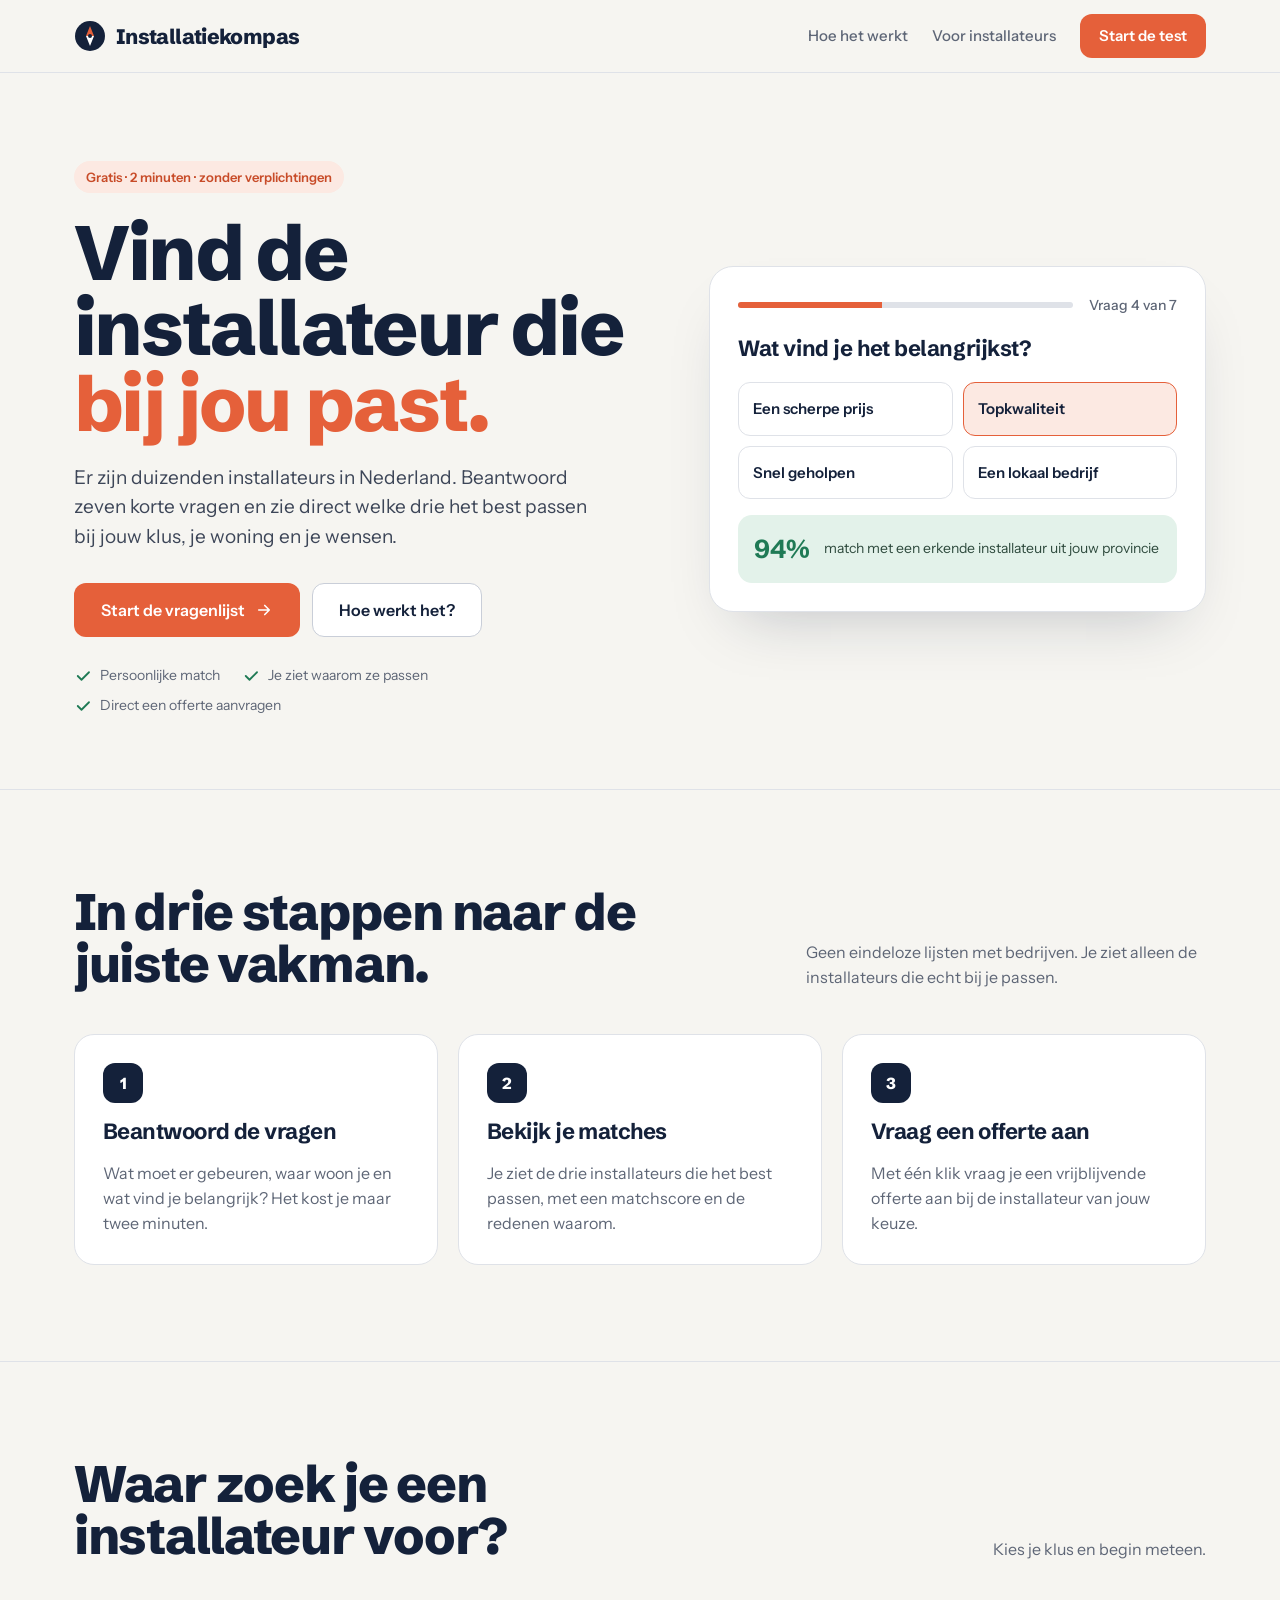
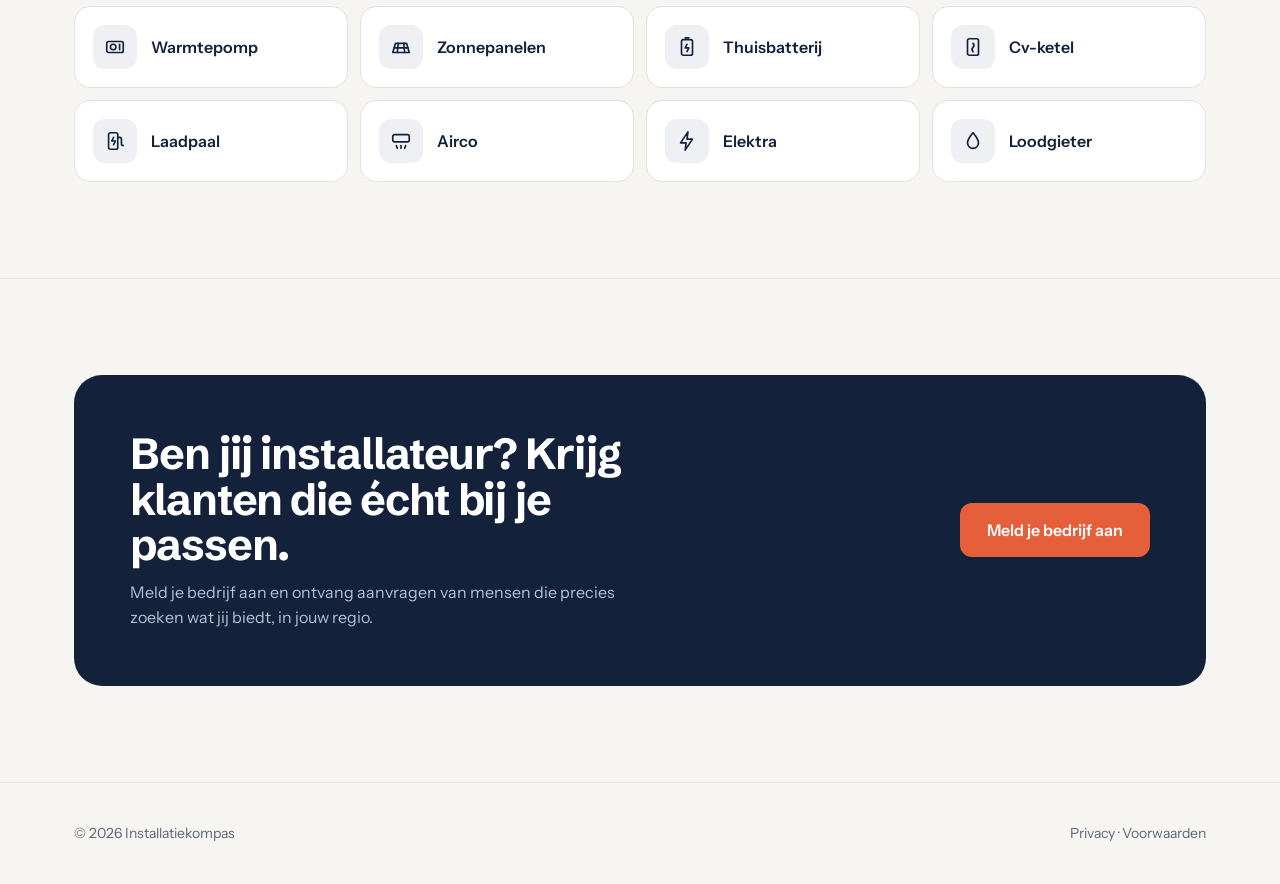
==== commit ebbb4cf7: "Installatiekompas: vragenlijst die de best passende installateur zoekt (met voorbeeldprofielen) De v" ====
--- a/index.html
+++ b/index.html
@@ -3,159 +3,604 @@
 <head>
 <meta charset="utf-8">
 <meta name="viewport" content="width=device-width, initial-scale=1">
-<title>XIANG – Geur als ritueel</title>
-<meta name="description" content="Handgemaakte Chinese wierook, branders, geurzakjes en thee. Het geurritueel waar jong China massaal tot rust mee komt, nu in Nederland.">
+<title>Installatiekompas – Vind de installateur die bij je past</title>
+<meta name="description" content="Beantwoord zeven korte vragen en ontdek welke installateur het best bij jou past. Gratis en zonder verplichtingen.">
 <link rel="preconnect" href="https://fonts.googleapis.com">
 <link rel="preconnect" href="https://fonts.gstatic.com" crossorigin>
-<link href="https://fonts.googleapis.com/css2?family=Bodoni+Moda:ital,opsz,wght@0,6..96,400;1,6..96,400&family=Jost:wght@300;400;500&display=swap" rel="stylesheet">
-<link href="https://fonts.googleapis.com/css2?family=Noto+Serif+SC:wght@600&text=%E9%A6%99%E6%AA%80%E6%B2%89%E6%A1%82%E6%A2%85%E8%8E%B2%E8%8C%B6&display=swap" rel="stylesheet">
-<link rel="stylesheet" href="style.css">
+<link href="https://fonts.googleapis.com/css2?family=Schibsted+Grotesk:wght@500;700;800&family=Instrument+Sans:wght@400;500;600&display=swap" rel="stylesheet">
+<style>
+:root{
+  --inkt:#14213A; --tekst:#14213A; --grijs:#5E6676; --lijn:#DFE2E8; --vlak:#EEF0F4;
+  --bg:#F6F5F1; --wit:#FFFFFF; --accent:#E5603A; --accent-donker:#C84C29; --zacht:#FCE9E2;
+  --groen:#1F7A55; --groen-zacht:#E3F2EA;
+}
+*{box-sizing:border-box}
+html{-webkit-text-size-adjust:100%;scroll-behavior:smooth}
+body{margin:0;font-family:'Instrument Sans',system-ui,sans-serif;color:var(--tekst);background:var(--bg);line-height:1.55;font-size:16px}
+a{color:var(--inkt)}
+h1,h2,h3{font-family:'Schibsted Grotesk',system-ui,sans-serif;letter-spacing:-0.025em;margin:0}
+.wrap{max-width:1180px;margin:0 auto;padding:0 24px}
+.sr-only{position:absolute;width:1px;height:1px;overflow:hidden;clip:rect(0 0 0 0);white-space:nowrap}
+[hidden]{display:none!important}
+
+.btn{display:inline-flex;align-items:center;justify-content:center;gap:10px;height:54px;padding:0 26px;border-radius:12px;font:inherit;font-weight:600;font-size:16px;text-decoration:none;border:1.5px solid transparent;cursor:pointer;transition:background .2s,color .2s,border-color .2s}
+.btn-accent{background:var(--accent);color:#fff}.btn-accent:hover{background:var(--accent-donker)}
+.btn-inkt{background:var(--inkt);color:#fff}.btn-inkt:hover{background:#0A1426}
+.btn-rand{border-color:#C9CED8;background:var(--wit);color:var(--inkt)}.btn-rand:hover{border-color:var(--inkt)}
+.btn-tekst{background:none;border:none;color:var(--grijs);padding:0 8px}.btn-tekst:hover{color:var(--inkt)}
+.btn:disabled{opacity:.45;cursor:not-allowed}
+
+header{border-bottom:1px solid var(--lijn);background:rgba(246,245,241,.92);backdrop-filter:blur(8px);-webkit-backdrop-filter:blur(8px);position:sticky;top:0;z-index:10}
+.header-rij{display:flex;align-items:center;justify-content:space-between;gap:16px;height:72px}
+.logo{display:flex;align-items:center;gap:10px;text-decoration:none;font-family:'Schibsted Grotesk',sans-serif;font-weight:800;font-size:21px;letter-spacing:-0.03em;color:var(--inkt)}
+.header-rij nav{display:flex;gap:24px;align-items:center;font-weight:500;font-size:15px}
+.header-rij nav a{text-decoration:none;color:var(--grijs)}.header-rij nav a:hover{color:var(--inkt)}
+
+.hero{padding:88px 0 72px}
+.hero-rij{display:grid;grid-template-columns:minmax(0,1.15fr) minmax(0,1fr);gap:64px;align-items:center}
+.label{display:inline-flex;align-items:center;gap:8px;font-size:13px;font-weight:600;color:var(--accent-donker);background:var(--zacht);padding:6px 12px;border-radius:999px}
+.hero h1{font-size:clamp(44px,6vw,80px);line-height:.98;font-weight:800;margin:22px 0}
+.hero h1 span{color:var(--accent)}
+.hero p{font-size:19px;color:#3D4658;max-width:520px;margin:0 0 32px}
+.hero-knoppen{display:flex;flex-wrap:wrap;gap:12px;align-items:center}
+.hero-klein{display:flex;flex-wrap:wrap;gap:8px 22px;margin-top:28px;font-size:14px;color:var(--grijs)}
+.hero-klein span{display:inline-flex;gap:8px;align-items:center}
+.voorproef{background:var(--wit);border:1px solid var(--lijn);border-radius:24px;padding:28px;box-shadow:0 30px 60px -30px rgba(20,33,58,.25);display:flex;flex-direction:column;gap:16px}
+.voorproef .vraag{font-family:'Schibsted Grotesk',sans-serif;font-weight:700;font-size:22px;letter-spacing:-0.02em}
+.voorproef .vb-opties{display:grid;grid-template-columns:1fr 1fr;gap:10px}
+.voorproef .vb-opties div{border:1.5px solid var(--lijn);border-radius:12px;padding:14px;font-weight:600;font-size:15px}
+.voorproef .vb-opties div.aan{border-color:var(--accent);background:var(--zacht)}
+.voorproef .vb-match{display:flex;align-items:center;gap:14px;background:var(--groen-zacht);border-radius:14px;padding:14px 16px}
+.voorproef .vb-match b{font-family:'Schibsted Grotesk',sans-serif;font-size:26px;color:var(--groen)}
+.voorproef .vb-match span{font-size:14px;color:#2E4A3D}
+
+.sectie{padding:96px 0;border-top:1px solid var(--lijn)}
+.sectie-kop{display:flex;flex-wrap:wrap;justify-content:space-between;align-items:end;gap:16px 40px;margin-bottom:44px}
+.sectie-kop h2{font-size:clamp(32px,4vw,52px);line-height:1.02;font-weight:800;max-width:640px}
+.sectie-kop p{margin:0;color:var(--grijs);max-width:400px}
+.stappen{display:grid;grid-template-columns:repeat(3,minmax(0,1fr));gap:20px}
+.stap{background:var(--wit);border:1px solid var(--lijn);border-radius:20px;padding:28px;display:flex;flex-direction:column;gap:12px}
+.stap .nr{width:40px;height:40px;border-radius:12px;background:var(--inkt);color:#fff;font-family:'Schibsted Grotesk',sans-serif;font-weight:800;display:flex;align-items:center;justify-content:center}
+.stap h3{font-size:22px}
+.stap p{margin:0;color:var(--grijs)}
+.diensten{display:grid;grid-template-columns:repeat(4,minmax(0,1fr));gap:12px}
+.dienst{display:flex;align-items:center;gap:14px;background:var(--wit);border:1px solid var(--lijn);border-radius:16px;padding:18px;font:inherit;font-weight:600;color:var(--inkt);cursor:pointer;text-align:left;transition:border-color .2s}
+.dienst:hover{border-color:var(--inkt)}
+.icoon{width:44px;height:44px;border-radius:12px;background:var(--vlak);display:flex;align-items:center;justify-content:center;flex:0 0 auto}
+.installateur-cta{background:var(--inkt);color:#fff;border-radius:28px;padding:56px;display:flex;flex-wrap:wrap;gap:24px 48px;align-items:center;justify-content:space-between}
+.installateur-cta h2{font-size:clamp(28px,3.4vw,44px);line-height:1.05;max-width:560px}
+.installateur-cta p{margin:12px 0 0;color:#B8C1D3;max-width:520px}
+
+.quiz{min-height:calc(100vh - 72px);padding:40px 0 80px}
+.quiz-kaart{max-width:760px;margin:0 auto}
+.voortgang{display:flex;align-items:center;gap:16px;margin-bottom:40px}
+.voortgang .balk{flex:1;height:6px;background:var(--lijn);border-radius:3px;overflow:hidden}
+.voortgang .balk i{display:block;height:100%;background:var(--accent);transition:width .35s ease}
+.voortgang span{font-size:14px;color:var(--grijs);font-weight:500;white-space:nowrap}
+.quiz fieldset{border:none;margin:0;padding:0;min-width:0}
+.quiz legend{font-family:'Schibsted Grotesk',sans-serif;font-weight:800;font-size:clamp(28px,4vw,42px);line-height:1.08;letter-spacing:-0.025em;padding:0;margin-bottom:10px}
+.quiz .uitleg{color:var(--grijs);margin:0 0 28px;font-size:17px}
+.opties{display:grid;grid-template-columns:repeat(2,minmax(0,1fr));gap:12px}
+.opties.drie{grid-template-columns:repeat(3,minmax(0,1fr))}
+.optie{position:relative}
+.optie input{position:absolute;opacity:0;width:1px;height:1px}
+.optie label{display:flex;align-items:center;gap:14px;min-height:72px;padding:16px 18px;background:var(--wit);border:1.5px solid var(--lijn);border-radius:16px;cursor:pointer;font-weight:600;font-size:16px;transition:border-color .15s,background .15s}
+.optie label small{display:block;font-weight:400;color:var(--grijs);font-size:14px;margin-top:2px}
+.optie label:hover{border-color:#9AA3B5}
+.optie input:checked + label{border-color:var(--accent);background:var(--zacht)}
+.optie input:focus-visible + label{outline:3px solid rgba(229,96,58,.35);outline-offset:2px}
+.optie .icoon{width:40px;height:40px;border-radius:10px}
+.optie input:checked + label .icoon{background:#fff}
+.quiz-knoppen{display:flex;justify-content:space-between;align-items:center;margin-top:36px;gap:12px}
+
+.resultaten{padding:48px 0 96px}
+.resultaten-kop{max-width:760px;margin-bottom:32px}
+.resultaten-kop h1{font-size:clamp(34px,5vw,60px);line-height:1;font-weight:800;margin:16px 0 14px}
+.resultaten-kop p{color:var(--grijs);font-size:18px;margin:0}
+.samenvatting{display:flex;flex-wrap:wrap;gap:8px;margin-top:20px}
+.samenvatting span{background:var(--wit);border:1px solid var(--lijn);border-radius:999px;padding:6px 12px;font-size:14px;font-weight:500}
+.demo-melding{background:#FFF7E6;border:1px solid #F3D9A4;color:#6A4A0C;border-radius:14px;padding:14px 18px;font-size:14px;margin-bottom:24px}
+.matches{display:flex;flex-direction:column;gap:16px}
+.match{display:grid;grid-template-columns:auto minmax(0,1fr) auto;gap:24px;align-items:start;background:var(--wit);border:1px solid var(--lijn);border-radius:22px;padding:28px}
+.match.beste{border:2px solid var(--accent);box-shadow:0 24px 48px -28px rgba(229,96,58,.45)}
+.score{width:92px;height:92px;border-radius:50%;display:flex;align-items:center;justify-content:center;background:conic-gradient(var(--groen) calc(var(--p) * 1%), var(--vlak) 0)}
+.score div{width:74px;height:74px;border-radius:50%;background:var(--wit);display:flex;flex-direction:column;align-items:center;justify-content:center}
+.score b{font-family:'Schibsted Grotesk',sans-serif;font-size:24px;line-height:1;color:var(--groen)}
+.score small{font-size:11px;color:var(--grijs);font-weight:600}
+.match-info{display:flex;flex-direction:column;gap:10px;min-width:0}
+.match-top{display:flex;flex-wrap:wrap;gap:8px;align-items:center}
+.badge{display:inline-flex;align-items:center;gap:6px;font-size:12px;font-weight:600;padding:4px 10px;border-radius:999px;background:var(--vlak);color:var(--inkt)}
+.badge.beste{background:var(--accent);color:#fff}
+.badge.demo{background:#FFF7E6;color:#6A4A0C}
+.match h2{font-size:26px}
+.match .plaats{color:var(--grijs);font-size:15px}
+.match .oms{margin:0;color:#3D4658}
+.feiten{display:flex;flex-wrap:wrap;gap:6px 18px;font-size:14px;color:var(--grijs)}
+.feiten b{color:var(--inkt);font-weight:600}
+.redenen{list-style:none;margin:6px 0 0;padding:0;display:grid;grid-template-columns:repeat(2,minmax(0,1fr));gap:8px 20px}
+.redenen li{display:flex;gap:8px;align-items:flex-start;font-size:15px}
+.redenen li svg{flex:0 0 auto;margin-top:3px}
+.redenen li.min{color:var(--grijs)}
+.match-acties{display:flex;flex-direction:column;gap:10px;min-width:190px}
+.geen-match{background:var(--wit);border:1px solid var(--lijn);border-radius:22px;padding:48px;text-align:center;display:flex;flex-direction:column;gap:14px;align-items:center}
+
+dialog{border:none;border-radius:24px;padding:0;max-width:560px;width:calc(100% - 32px);box-shadow:0 40px 80px -20px rgba(20,33,58,.4);color:var(--inkt)}
+dialog::backdrop{background:rgba(20,33,58,.5)}
+.dlg{padding:32px;display:flex;flex-direction:column;gap:18px}
+.dlg h2{font-size:28px}
+.dlg p{margin:0;color:var(--grijs)}
+.velden{display:grid;grid-template-columns:1fr 1fr;gap:14px}
+.velden .breed{grid-column:1/-1}
+.velden label{display:block;font-weight:600;font-size:14px;margin-bottom:6px}
+.velden input,.velden textarea{width:100%;height:48px;padding:0 14px;border:1.5px solid #C9CED8;border-radius:12px;font:inherit;font-size:16px;background:#fff;color:var(--inkt)}
+.velden textarea{height:92px;padding:12px 14px;resize:vertical}
+.velden input:focus,.velden textarea:focus{outline:none;border-color:var(--inkt)}
+.dlg-knoppen{display:flex;gap:10px;justify-content:flex-end;flex-wrap:wrap}
+.foutje{color:#B42318;font-weight:600;font-size:14px;margin:0}
+.foutje:empty{display:none}
+
+footer{border-top:1px solid var(--lijn);padding:40px 0;color:var(--grijs);font-size:14px}
+footer .wrap{display:flex;flex-wrap:wrap;justify-content:space-between;gap:12px}
+
+@media (max-width:900px){
+  .hero-rij{grid-template-columns:1fr;gap:40px}
+  .hero{padding:56px 0}
+  .stappen{grid-template-columns:1fr}
+  .diensten{grid-template-columns:repeat(2,minmax(0,1fr))}
+  .match{grid-template-columns:auto minmax(0,1fr)}
+  .match-acties{grid-column:1/-1;flex-direction:row;flex-wrap:wrap;min-width:0}
+  .match-acties .btn{flex:1 1 200px}
+  .installateur-cta{padding:36px}
+}
+@media (max-width:600px){
+  .wrap{padding:0 16px}
+  .header-rij nav a{display:none}
+  .opties,.opties.drie{grid-template-columns:1fr}
+  .diensten{grid-template-columns:1fr}
+  .redenen{grid-template-columns:1fr}
+  .match{padding:20px;gap:16px}
+  .score{width:72px;height:72px}.score div{width:58px;height:58px}.score b{font-size:19px}
+  .velden{grid-template-columns:1fr}
+  .sectie{padding:72px 0}
+  .voorproef .vb-opties{grid-template-columns:1fr}
+}
+</style>
 </head>
 <body>
-<div id="kop"></div>
-
-<main>
-  <!-- Hero -->
+
+<header>
+  <div class="wrap header-rij">
+    <a href="./" class="logo" aria-label="Installatiekompas, naar de homepage">
+      <svg width="32" height="32" viewBox="0 0 32 32" aria-hidden="true"><circle cx="16" cy="16" r="15" fill="#14213A"/><path d="M16 6l4 10h-8z" fill="#E5603A"/><path d="M12 16h8l-4 10z" fill="#FFFFFF"/><circle cx="16" cy="16" r="2" fill="#14213A"/></svg>
+      Installatiekompas
+    </a>
+    <nav aria-label="Hoofdmenu">
+      <a href="#hoe">Hoe het werkt</a>
+      <a href="#installateurs">Voor installateurs</a>
+      <button type="button" class="btn btn-accent" data-start style="height:44px;padding:0 18px;font-size:15px">Start de test</button>
+    </nav>
+  </div>
+</header>
+
+<!-- ========== LANDINGSPAGINA ========== -->
+<main id="landing">
   <section class="hero">
     <div class="wrap hero-rij">
-      <div class="hero-tekst">
-        <div class="label-klein">Collectie 2026 · Xiāng, 香, betekent geur</div>
-        <h1 class="display">Geur,<br><i>als</i> ritueel.</h1>
-        <div class="hero-onder">
-          <p>Handgemaakte wierook, branders en thee uit China. Het eeuwenoude geurritueel waarmee jong China weer tot rust komt. Nu ook hier.</p>
-          <div class="knoppen">
-            <a href="#producten" class="btn btn-inkt">Ontdek de collectie</a>
-            <a href="#geuren" class="btn btn-rand">De geuren</a>
-          </div>
+      <div>
+        <span class="label">Gratis · 2 minuten · zonder verplichtingen</span>
+        <h1>Vind de installateur die <span>bij jou past.</span></h1>
+        <p>Er zijn duizenden installateurs in Nederland. Beantwoord zeven korte vragen en zie direct welke drie het best passen bij jouw klus, je woning en je wensen.</p>
+        <div class="hero-knoppen">
+          <button type="button" class="btn btn-accent" data-start>Start de vragenlijst
+            <svg width="18" height="18" viewBox="0 0 24 24" fill="none" stroke="currentColor" stroke-width="2.2" stroke-linecap="round" stroke-linejoin="round" aria-hidden="true"><path d="M5 12h14M13 6l6 6-6 6"/></svg></button>
+          <a href="#hoe" class="btn btn-rand">Hoe werkt het?</a>
         </div>
-      </div>
-      <div class="hero-beeld">
-        <div class="ph">[Foto: rook van een wierookstokje boven een keramische brander]</div>
-        <div class="hero-tag"><span class="zegel" aria-hidden="true">香</span><div><b>Tien minuten stilte</b><span>Zo lang brandt één stokje</span></div></div>
+        <div class="hero-klein">
+          <span><svg width="18" height="18" viewBox="0 0 24 24" fill="none" stroke="#1F7A55" stroke-width="2.4" stroke-linecap="round" stroke-linejoin="round" aria-hidden="true"><path d="M5 12l5 5L20 7"/></svg>Persoonlijke match</span>
+          <span><svg width="18" height="18" viewBox="0 0 24 24" fill="none" stroke="#1F7A55" stroke-width="2.4" stroke-linecap="round" stroke-linejoin="round" aria-hidden="true"><path d="M5 12l5 5L20 7"/></svg>Je ziet waarom ze passen</span>
+          <span><svg width="18" height="18" viewBox="0 0 24 24" fill="none" stroke="#1F7A55" stroke-width="2.4" stroke-linecap="round" stroke-linejoin="round" aria-hidden="true"><path d="M5 12l5 5L20 7"/></svg>Direct een offerte aanvragen</span>
+        </div>
+      </div>
+      <div class="voorproef" aria-hidden="true">
+        <div class="voortgang" style="margin:0"><div class="balk"><i style="width:43%"></i></div><span>Vraag 4 van 7</span></div>
+        <div class="vraag">Wat vind je het belangrijkst?</div>
+        <div class="vb-opties">
+          <div>Een scherpe prijs</div>
+          <div class="aan">Topkwaliteit</div>
+          <div>Snel geholpen</div>
+          <div>Een lokaal bedrijf</div>
+        </div>
+        <div class="vb-match"><b>94%</b><span>match met een erkende installateur uit jouw provincie</span></div>
       </div>
     </div>
   </section>
 
-  <!-- Voordelen -->
-  <section class="usps" aria-label="Voordelen">
-    <div class="wrap grid-usp">
-      <div class="usp"><svg width="22" height="22" viewBox="0 0 24 24" fill="none" stroke="currentColor" stroke-width="1.5" stroke-linecap="round" stroke-linejoin="round" aria-hidden="true"><path d="M12 3c2 3 2 5 0 7s-2 4 0 7"/><path d="M8 21h8"/></svg><div><b>Natuurlijke grondstoffen</b><small>Hout, kruiden en harsen</small></div></div>
-      <div class="usp"><svg width="22" height="22" viewBox="0 0 24 24" fill="none" stroke="currentColor" stroke-width="1.5" stroke-linecap="round" stroke-linejoin="round" aria-hidden="true"><path d="M7 20c-2-4-2-9 5-16 7 7 7 12 5 16"/><path d="M12 4v16"/></svg><div><b>Met de hand gemaakt</b><small>In kleine oplages</small></div></div>
-      <div class="usp"><svg width="22" height="22" viewBox="0 0 24 24" fill="none" stroke="currentColor" stroke-width="1.5" stroke-linecap="round" stroke-linejoin="round" aria-hidden="true"><rect x="3" y="8" width="18" height="13"/><path d="M12 8v13M3 12h18M12 8c-2-4-6-4-6-1.5S10 8 12 8c2 0 6 0 6-1.5S14 4 12 8z"/></svg><div><b>Mooi verpakt</b><small>Klaar om te geven</small></div></div>
-      <div class="usp"><svg width="22" height="22" viewBox="0 0 24 24" fill="none" stroke="currentColor" stroke-width="1.5" stroke-linecap="round" stroke-linejoin="round" aria-hidden="true"><path d="M3 7h11v9H3z"/><path d="M14 10h4l3 3v3h-7"/><circle cx="7" cy="18" r="1.6"/><circle cx="17" cy="18" r="1.6"/></svg><div><b>Gratis verzending</b><small>Vanaf [BEDRAG]</small></div></div>
-    </div>
-  </section>
-
-  <!-- Ritueel -->
-  <section class="wrap sectie">
-    <div class="sectie-kop">
-      <div><div class="boven">Het ritueel</div><h2 class="display">Drie stappen<br>naar <i>stilte.</i></h2></div>
-      <p>In China is het branden van wierook al eeuwen een moment van rust. Nu ontdekt een nieuwe generatie het opnieuw, als pauze in een druk bestaan.</p>
-    </div>
-    <div class="grid-ritueel">
-      <div class="stap"><span class="nr">i.</span><h3>Kies je geur</h3><p>Warm sandelhout voor de avond, fris theearoma voor de ochtend. Elke geur heeft zijn eigen moment.</p></div>
-      <div class="stap"><span class="nr">ii.</span><h3>Steek aan</h3><p>Laat de vlam even branden en blaas hem uit. Zet het stokje in de brander en kijk hoe de rook opstijgt.</p></div>
-      <div class="stap"><span class="nr">iii.</span><h3>Adem</h3><p>Leg je telefoon weg. Eén stokje brandt ongeveer zo lang als een korte meditatie.</p></div>
-    </div>
-  </section>
-
-  <!-- Categorieën -->
-  <section class="wrap sectie" id="categorieen">
-    <div class="sectie-kop">
-      <div><div class="boven">De collectie</div><h2 class="display">Alles voor<br>het <i>ritueel.</i></h2></div>
-      <a href="#producten">Bekijk alles</a>
-    </div>
-    <div class="grid-cat" id="catGrid"></div>
-  </section>
-
-  <!-- Geurfamilies -->
-  <section class="sectie geuren" id="geuren">
+  <section class="sectie" id="hoe">
     <div class="wrap">
       <div class="sectie-kop">
-        <div><div class="boven">Geurfamilies</div><h2 class="display">Zes klassieke<br><i>geuren.</i></h2></div>
-        <p>De bouwstenen van Chinese geurkunst. Al eeuwen gebruikt, en nu weer volop te ontdekken.</p>
-      </div>
-      <div class="grid-geur">
-        <a class="geur" href="./?zoek=sandelhout#producten" style="text-decoration:none"><span class="han" aria-hidden="true">檀</span><h3>Sandelhout</h3><span class="noten">Warm · romig · houtig</span><p>De bekendste wierookgeur. Zacht en kalmerend, ideaal voor de avond.</p></a>
-        <a class="geur" href="./?zoek=agarhout#producten" style="text-decoration:none"><span class="han" aria-hidden="true">沉</span><h3>Agarhout</h3><span class="noten">Diep · harsig · kostbaar</span><p>Ook bekend als oud. Een van de zeldzaamste en duurste geurstoffen ter wereld.</p></a>
-        <a class="geur" href="./?zoek=osmanthus#producten" style="text-decoration:none"><span class="han" aria-hidden="true">桂</span><h3>Osmanthus</h3><span class="noten">Zoet · fruitig · bloemig</span><p>De geur van de Chinese herfst, met een tikje abrikoos.</p></a>
-        <a class="geur" href="./?zoek=pruimenbloesem#producten" style="text-decoration:none"><span class="han" aria-hidden="true">梅</span><h3>Pruimenbloesem</h3><span class="noten">Licht · fris · poederig</span><p>Bloeit midden in de winter. Een frisse, heldere geur.</p></a>
-        <a class="geur" href="./?zoek=lotus#producten" style="text-decoration:none"><span class="han" aria-hidden="true">莲</span><h3>Lotus</h3><span class="noten">Zacht · groen · waterig</span><p>Rustig en schoon. Een geur voor meditatie en concentratie.</p></a>
-        <a class="geur" href="./?zoek=thee#producten" style="text-decoration:none"><span class="han" aria-hidden="true">茶</span><h3>Thee</h3><span class="noten">Groen · fris · helder</span><p>Geïnspireerd op Chinese thee. Een fijne, opfrissende geur voor overdag.</p></a>
+        <h2>In drie stappen naar de juiste vakman.</h2>
+        <p>Geen eindeloze lijsten met bedrijven. Je ziet alleen de installateurs die echt bij je passen.</p>
+      </div>
+      <div class="stappen">
+        <div class="stap"><span class="nr">1</span><h3>Beantwoord de vragen</h3><p>Wat moet er gebeuren, waar woon je en wat vind je belangrijk? Het kost je maar twee minuten.</p></div>
+        <div class="stap"><span class="nr">2</span><h3>Bekijk je matches</h3><p>Je ziet de drie installateurs die het best passen, met een matchscore en de redenen waarom.</p></div>
+        <div class="stap"><span class="nr">3</span><h3>Vraag een offerte aan</h3><p>Met één klik vraag je een vrijblijvende offerte aan bij de installateur van jouw keuze.</p></div>
       </div>
     </div>
   </section>
 
-  <!-- Manifest -->
-  <section class="sectie manifest">
+  <section class="sectie">
     <div class="wrap">
-      <span class="zegel" aria-hidden="true">香</span>
-      <blockquote>
-        In China branden jonge mensen weer wierook. Niet uit traditie, maar om <i>even niets</i> te hoeven.
-        <cite>De Chinese geur- en aromatherapiemarkt was in 2024 al 27,8 miljard yuan waard</cite>
-      </blockquote>
+      <div class="sectie-kop">
+        <h2>Waar zoek je een installateur voor?</h2>
+        <p>Kies je klus en begin meteen.</p>
+      </div>
+      <div class="diensten" id="dienstenLijst"></div>
     </div>
   </section>
 
-  <!-- Producten -->
-  <section class="wrap sectie" id="producten">
-    <div class="sectie-kop">
-      <div><div class="boven" id="prodBoven">Nieuw</div><h2 class="display" id="prodTitel">De <i>collectie.</i></h2></div>
-      <a href="./#producten" id="prodAlles">Alles bekijken</a>
-    </div>
-    <div class="grid-prod" id="productlijst"></div>
-  </section>
-
-  <!-- Nieuwsbrief -->
-  <section class="wrap sectie" style="border-bottom:none">
-    <div class="nieuws-blok">
-      <div><div class="boven">Nieuwsbrief</div><h2 class="display">Als eerste<br><i>ruiken</i> wat er komt.</h2></div>
-      <form class="nieuws-form" onsubmit="event.preventDefault(); this.querySelector('button').textContent='Bedankt';">
-        <label for="mail" class="sr-only">E-mailadres</label>
-        <input id="mail" type="email" placeholder="Je e-mailadres" required>
-        <button type="submit">Aanmelden</button>
-      </form>
+  <section class="sectie" id="installateurs">
+    <div class="wrap">
+      <div class="installateur-cta">
+        <div>
+          <h2>Ben jij installateur? Krijg klanten die écht bij je passen.</h2>
+          <p>Meld je bedrijf aan en ontvang aanvragen van mensen die precies zoeken wat jij biedt, in jouw regio.</p>
+        </div>
+        <a href="mailto:[JOUW@EMAIL.NL]?subject=Aanmelden%20als%20installateur" class="btn btn-accent">Meld je bedrijf aan</a>
+      </div>
     </div>
   </section>
 </main>
 
-<div id="voet"></div>
-
-<script src="shop.js"></script>
+<!-- ========== VRAGENLIJST ========== -->
+<main id="quiz" class="quiz" hidden>
+  <div class="wrap">
+    <div class="quiz-kaart">
+      <div class="voortgang"><div class="balk"><i id="balk"></i></div><span id="teller"></span></div>
+      <form id="vraagForm" novalidate>
+        <div id="vraag"></div>
+        <div class="quiz-knoppen">
+          <button type="button" class="btn btn-tekst" id="terug">
+            <svg width="18" height="18" viewBox="0 0 24 24" fill="none" stroke="currentColor" stroke-width="2" stroke-linecap="round" stroke-linejoin="round" aria-hidden="true"><path d="M19 12H5M11 18l-6-6 6-6"/></svg> Terug</button>
+          <button type="submit" class="btn btn-inkt" id="verder" disabled>Volgende</button>
+        </div>
+      </form>
+    </div>
+  </div>
+</main>
+
+<!-- ========== RESULTATEN ========== -->
+<main id="uitslag" class="resultaten" hidden>
+  <div class="wrap">
+    <div class="resultaten-kop">
+      <span class="label">Jouw resultaat</span>
+      <h1 id="uitslagTitel">Dit zijn jouw beste matches.</h1>
+      <p id="uitslagTekst"></p>
+      <div class="samenvatting" id="samenvatting"></div>
+    </div>
+    <div class="demo-melding" id="demoMelding" hidden>Let op: dit zijn <b>voorbeeldprofielen</b> om te laten zien hoe de tool werkt. Het zijn geen echte bedrijven.</div>
+    <div class="matches" id="matches"></div>
+    <div style="margin-top:28px">
+      <button type="button" class="btn btn-rand" id="opnieuw">Opnieuw beginnen</button>
+    </div>
+  </div>
+</main>
+
+<!-- ========== OFFERTE ========== -->
+<dialog id="offerte" aria-labelledby="offerteTitel">
+  <form class="dlg" id="offerteForm" novalidate>
+    <h2 id="offerteTitel">Offerte aanvragen</h2>
+    <p id="offerteSub"></p>
+    <div class="velden">
+      <div><label for="o-naam">Naam *</label><input id="o-naam" name="naam" required autocomplete="name"></div>
+      <div><label for="o-tel">Telefoon *</label><input id="o-tel" name="telefoon" type="tel" required autocomplete="tel"></div>
+      <div class="breed"><label for="o-mail">E-mailadres *</label><input id="o-mail" name="email" type="email" required autocomplete="email"></div>
+      <div><label for="o-postcode">Postcode *</label><input id="o-postcode" name="postcode" required autocomplete="postal-code"></div>
+      <div><label for="o-huisnr">Huisnummer</label><input id="o-huisnr" name="huisnummer"></div>
+      <div class="breed"><label for="o-bericht">Toelichting (optioneel)</label><textarea id="o-bericht" name="bericht" placeholder="Bijvoorbeeld het bouwjaar van je woning, of je vragen"></textarea></div>
+    </div>
+    <p class="foutje" id="offerteFout" role="alert"></p>
+    <div class="dlg-knoppen">
+      <button type="button" class="btn btn-rand" id="offerteSluit">Annuleren</button>
+      <button type="submit" class="btn btn-accent" id="offerteVerstuur">Verstuur aanvraag</button>
+    </div>
+  </form>
+</dialog>
+
+<footer><div class="wrap"><span>© 2026 Installatiekompas</span><span>Privacy · Voorwaarden</span></div></footer>
+
 <script>
-// Categorieën
-document.getElementById('catGrid').innerHTML = CATEGORIEEN.map(c => `
-  <a class="cat" href="./?categorie=${encodeURIComponent(c.naam)}#producten">
-    <div class="ph">[Foto: ${esc(c.naam.toLowerCase())}]</div>
-    <div><span class="naam">${esc(c.naam)}</span><small>${esc(c.sub)}</small></div>
-  </a>`).join('');
-
-// Producten, met filter op categorie of zoekterm
-(async () => {
-  const params = new URLSearchParams(location.search);
-  const categorie = params.get('categorie');
-  const zoek = (params.get('zoek') || '').trim().toLowerCase();
-  let lijst = await laadProducten();
-  if (categorie) {
-    lijst = lijst.filter(p => p.categorie === categorie);
-    document.getElementById('prodBoven').textContent = 'Collectie';
-    document.getElementById('prodTitel').textContent = categorie;
+// ===== Instellingen =====
+const CONFIG = {
+  // Formspree-adres voor offerteaanvragen, bijv. 'https://formspree.io/f/abcdwxyz'
+  aanvraagFormulier: ''
+};
+
+// ===== Iconen =====
+const IC = {
+  warmtepomp: '<rect x="3" y="6" width="18" height="12" rx="2"/><circle cx="10" cy="12" r="3"/><path d="M17 9v6"/>',
+  zonnepanelen: '<path d="M3 18l3-10h12l3 10z"/><path d="M9 8l-1 10M15 8l1 10M4.5 13h15"/>',
+  thuisbatterij: '<rect x="6" y="4" width="12" height="17" rx="2"/><path d="M10 2h4M12 9l-2 4h4l-2 4"/>',
+  'cv-ketel': '<rect x="6" y="3" width="12" height="18" rx="2"/><path d="M12 8c1.5 1.5 1.5 3 0 4.5s-1.5 3 0 4.5"/>',
+  laadpaal: '<rect x="5" y="3" width="10" height="18" rx="2"/><path d="M15 8h2a2 2 0 0 1 2 2v5a2 2 0 0 0 2 2M10.5 8l-2 4h4l-2 4"/>',
+  airco: '<rect x="3" y="5" width="18" height="8" rx="2"/><path d="M7 17c0 1.5 1 2 1 3M12 17v3M17 17c0 1.5-1 2-1 3"/>',
+  elektra: '<path d="M13 2L5 14h6l-1 8 8-12h-6z"/>',
+  sanitair: '<path d="M12 3c3 4 6 7 6 11a6 6 0 0 1-12 0c0-4 3-7 6-11z"/>',
+  huis: '<path d="M3 11l9-7 9 7"/><path d="M5 10v10h14V10"/>',
+  rij: '<path d="M2 20V9l5-4 5 4 5-4 5 4v11"/><path d="M2 20h20"/>',
+  vrij: '<path d="M4 11l8-6 8 6"/><path d="M6 10v10h12V10"/><path d="M10 20v-5h4v5"/>',
+  appartement: '<rect x="5" y="3" width="14" height="18"/><path d="M9 7h2M13 7h2M9 11h2M13 11h2M9 15h2M13 15h2"/>',
+  bedrijf: '<path d="M3 21V9l6-4v4l6-4v4l6-4v16z"/>',
+  euro: '<path d="M17 6a7 7 0 1 0 0 12M4 10h10M4 14h10"/>',
+  ster: '<path d="M12 3l2.7 5.6 6.1.9-4.4 4.3 1 6.1L12 17l-5.4 2.9 1-6.1L3.2 9.5l6.1-.9z"/>',
+  klok: '<circle cx="12" cy="12" r="9"/><path d="M12 7v5l3 2"/>',
+  pin: '<path d="M12 21s-7-6-7-11a7 7 0 0 1 14 0c0 5-7 11-7 11z"/><circle cx="12" cy="10" r="2.5"/>',
+  vink: '<path d="M5 12l5 5L20 7"/>',
+  schild: '<path d="M12 3l8 3v6c0 5-3.5 8-8 9-4.5-1-8-4-8-9V6z"/><path d="M9 12l2 2 4-4"/>',
+  vraag: '<circle cx="12" cy="12" r="9"/><path d="M9.5 9a2.5 2.5 0 1 1 3.5 2.3c-.6.3-1 .9-1 1.6V14M12 17h.01"/>',
+  nee: '<circle cx="12" cy="12" r="9"/><path d="M8 12h8"/>'
+};
+const icoon = (n, kleur = 'currentColor', maat = 22) => `<svg width="${maat}" height="${maat}" viewBox="0 0 24 24" fill="none" stroke="${kleur}" stroke-width="1.8" stroke-linecap="round" stroke-linejoin="round" aria-hidden="true">${IC[n] || ''}</svg>`;
+const esc = s => String(s ?? '').replace(/[&<>"']/g, c => ({'&':'&amp;','<':'&lt;','>':'&gt;','"':'&quot;',"'":'&#39;'}[c]));
+const $ = id => document.getElementById(id);
+
+// ===== De vragen =====
+const DIENSTEN = [
+  { waarde: 'warmtepomp', label: 'Warmtepomp', sub: 'Hybride of volledig elektrisch' },
+  { waarde: 'zonnepanelen', label: 'Zonnepanelen', sub: 'Nieuw of uitbreiden' },
+  { waarde: 'thuisbatterij', label: 'Thuisbatterij', sub: 'Stroom opslaan' },
+  { waarde: 'cv-ketel', label: 'Cv-ketel', sub: 'Vervangen of onderhoud' },
+  { waarde: 'laadpaal', label: 'Laadpaal', sub: 'Voor je elektrische auto' },
+  { waarde: 'airco', label: 'Airco', sub: 'Koelen en verwarmen' },
+  { waarde: 'elektra', label: 'Elektra', sub: 'Groepenkast, stopcontacten' },
+  { waarde: 'sanitair', label: 'Loodgieter', sub: 'Badkamer, lekkage, leidingen' }
+];
+const PROVINCIES = ['Groningen', 'Friesland', 'Drenthe', 'Overijssel', 'Flevoland', 'Gelderland', 'Utrecht', 'Noord-Holland', 'Zuid-Holland', 'Zeeland', 'Noord-Brabant', 'Limburg'];
+
+const VRAGEN = [
+  { id: 'dienst', titel: 'Waar heb je een installateur voor nodig?', uitleg: 'Kies de klus die je wilt laten doen.',
+    opties: DIENSTEN.map(d => ({ waarde: d.waarde, label: d.label, sub: d.sub, icoon: d.waarde })) },
+  { id: 'provincie', titel: 'In welke provincie woon je?', uitleg: 'Zo vinden we installateurs die bij jou in de buurt werken.', drie: true,
+    opties: PROVINCIES.map(p => ({ waarde: p, label: p })) },
+  { id: 'woning', titel: 'In wat voor pand moet het gebeuren?', uitleg: 'Elk type woning vraagt om een andere aanpak.',
+    opties: [
+      { waarde: 'rijtjeshuis', label: 'Rijtjeshuis', icoon: 'rij' },
+      { waarde: 'twee-onder-een-kap', label: 'Twee-onder-een-kap', icoon: 'huis' },
+      { waarde: 'vrijstaand', label: 'Vrijstaande woning', icoon: 'vrij' },
+      { waarde: 'appartement', label: 'Appartement', icoon: 'appartement' },
+      { waarde: 'bedrijf', label: 'Bedrijfspand', icoon: 'bedrijf' }
+    ] },
+  { id: 'prioriteit', titel: 'Wat vind je het belangrijkst?', uitleg: 'Kies wat voor jou de doorslag geeft.',
+    opties: [
+      { waarde: 'prijs', label: 'Een scherpe prijs', sub: 'Waar voor je geld', icoon: 'euro' },
+      { waarde: 'kwaliteit', label: 'Topkwaliteit', sub: 'Goede reviews en lange garantie', icoon: 'ster' },
+      { waarde: 'snel', label: 'Snel geholpen', sub: 'Zo snel mogelijk aan de slag', icoon: 'klok' },
+      { waarde: 'lokaal', label: 'Een lokaal bedrijf', sub: 'Persoonlijk en dichtbij', icoon: 'pin' }
+    ] },
+  { id: 'wanneer', titel: 'Wanneer wil je dat het klaar is?', uitleg: 'Zo weten we hoe belangrijk beschikbaarheid is.',
+    opties: [
+      { waarde: 'spoed', label: 'Zo snel mogelijk', sub: 'Binnen twee weken', icoon: 'klok' },
+      { waarde: 'maanden', label: 'Binnen 1 tot 3 maanden', icoon: 'klok' },
+      { waarde: 'orienteren', label: 'Ik ben nog aan het oriënteren', icoon: 'vraag' }
+    ] },
+  { id: 'keurmerk', titel: 'Moet de installateur erkend zijn?', uitleg: 'Een erkend bedrijf voldoet aan de eisen van een brancheorganisatie of keurmerk.',
+    opties: [
+      { waarde: 'ja', label: 'Ja, dat vind ik belangrijk', icoon: 'schild' },
+      { waarde: 'nee', label: 'Maakt me niet uit', icoon: 'nee' }
+    ] },
+  { id: 'subsidie', titel: 'Wil je hulp bij het aanvragen van subsidie?', uitleg: 'Voor bijvoorbeeld een warmtepomp kun je vaak subsidie krijgen.',
+    opties: [
+      { waarde: 'ja', label: 'Ja, graag', icoon: 'euro' },
+      { waarde: 'nee', label: 'Nee, niet nodig', icoon: 'nee' }
+    ] }
+];
+
+// ===== Toestand =====
+let stap = 0;
+const antwoorden = {};
+let gekozenInstallateur = null;
+const installateursLaden = fetch('installateurs.json?v=' + Date.now(), { cache: 'no-store' })
+  .then(r => r.ok ? r.json() : []).catch(() => []).then(d => Array.isArray(d) ? d : []);
+
+function toon(scherm) {
+  ['landing', 'quiz', 'uitslag'].forEach(s => { $(s).hidden = s !== scherm; });
+  window.scrollTo({ top: 0 });
+}
+
+// ===== Vragenlijst =====
+let toetsenbord = false;
+function toonVraag() {
+  const v = VRAGEN[stap];
+  $('balk').style.width = (stap / VRAGEN.length * 100) + '%';
+  $('teller').textContent = `Vraag ${stap + 1} van ${VRAGEN.length}`;
+  $('vraag').innerHTML = `
+    <fieldset>
+      <legend>${esc(v.titel)}</legend>
+      <p class="uitleg">${esc(v.uitleg)}</p>
+      <div class="opties ${v.drie ? 'drie' : ''}">
+        ${v.opties.map((o, i) => `
+          <div class="optie">
+            <input type="radio" name="${v.id}" id="o-${v.id}-${i}" value="${esc(o.waarde)}" ${antwoorden[v.id] === o.waarde ? 'checked' : ''}>
+            <label for="o-${v.id}-${i}">${o.icoon ? `<span class="icoon">${icoon(o.icoon)}</span>` : ''}<span>${esc(o.label)}${o.sub ? `<small>${esc(o.sub)}</small>` : ''}</span></label>
+          </div>`).join('')}
+      </div>
+    </fieldset>`;
+  $('verder').disabled = !antwoorden[v.id];
+  $('verder').textContent = stap === VRAGEN.length - 1 ? 'Toon mijn matches' : 'Volgende';
+}
+
+// Met muis of vinger: na een keuze automatisch door. Met het toetsenbord: zelf op Volgende drukken.
+$('vraagForm').addEventListener('keydown', () => { toetsenbord = true; });
+$('vraagForm').addEventListener('pointerdown', () => { toetsenbord = false; });
+$('vraagForm').addEventListener('change', e => {
+  if (e.target.type !== 'radio') return;
+  antwoorden[VRAGEN[stap].id] = e.target.value;
+  $('verder').disabled = false;
+  if (!toetsenbord) setTimeout(volgende, 260);
+});
+$('vraagForm').addEventListener('submit', e => { e.preventDefault(); volgende(); });
+
+function volgende() {
+  if (!antwoorden[VRAGEN[stap].id]) return;
+  if (stap < VRAGEN.length - 1) { stap++; toonVraag(); window.scrollTo({ top: 0 }); }
+  else toonUitslag();
+}
+$('terug').addEventListener('click', () => {
+  if (stap === 0) { toon('landing'); return; }
+  stap--; toonVraag();
+});
+
+function startQuiz(dienst) {
+  stap = 0;
+  Object.keys(antwoorden).forEach(k => delete antwoorden[k]);
+  if (dienst) { antwoorden.dienst = dienst; stap = 1; }
+  toon('quiz'); toonVraag();
+}
+document.querySelectorAll('[data-start]').forEach(b => b.addEventListener('click', () => startQuiz()));
+$('opnieuw').addEventListener('click', () => startQuiz());
+
+$('dienstenLijst').innerHTML = DIENSTEN.map(d => `
+  <button type="button" class="dienst" data-dienst="${d.waarde}"><span class="icoon">${icoon(d.waarde)}</span><span>${esc(d.label)}</span></button>`).join('');
+$('dienstenLijst').addEventListener('click', e => { const b = e.target.closest('[data-dienst]'); if (b) startQuiz(b.dataset.dienst); });
+
+// ===== Matching =====
+// Elke installateur krijgt een score tussen 0 en 1. Hij moet de gevraagde klus doen.
+function beoordeel(i, a) {
+  const redenen = [];
+  const minpunten = [];
+  const landelijk = (i.provincies || []).includes('Heel Nederland');
+  const inProvincie = (i.provincies || []).includes(a.provincie);
+
+  const regio = inProvincie ? 1 : landelijk ? 0.7 : 0;
+  if (inProvincie) redenen.push(`Werkt in ${a.provincie}`);
+  else if (landelijk) redenen.push('Werkt in heel Nederland');
+  else minpunten.push(`Werkt niet in ${a.provincie}`);
+
+  const prijs = (3 - (i.prijsniveau || 2)) / 2;
+  const snel = Math.max(0, 1 - ((i.startBinnenWeken || 4) - 1) / 7);
+  const kwaliteit = Math.max(0, ((i.beoordeling || 4) - 3.5) / 1.5) * 0.6 + Math.min(1, (i.garantieJaren || 2) / 10) * 0.4;
+  const lokaal = i.lokaal && inProvincie ? 1 : inProvincie ? 0.5 : 0;
+
+  const w = { regio: 3, prijs: 1, snel: 1, kwaliteit: 1, lokaal: 0.5 };
+  w[a.prioriteit] += 3;
+  if (a.wanneer === 'spoed') w.snel += 2;
+  if (a.wanneer === 'maanden') w.snel += 0.5;
+
+  let som = w.regio * regio + w.prijs * prijs + w.snel * snel + w.kwaliteit * kwaliteit + w.lokaal * lokaal;
+  let max = w.regio + w.prijs + w.snel + w.kwaliteit + w.lokaal;
+
+  if (a.keurmerk === 'ja') { max += 2; if (i.keurmerk) { som += 2; redenen.push('Erkend installateur'); } else minpunten.push('Niet erkend'); }
+  if (a.subsidie === 'ja') { max += 1.5; if (i.subsidiehulp) { som += 1.5; redenen.push('Helpt met je subsidieaanvraag'); } else minpunten.push('Geen hulp bij subsidie'); }
+  if (a.woning === 'bedrijf') { max += 1.5; if (i.zakelijk) { som += 1.5; redenen.push('Ervaring met bedrijfspanden'); } else minpunten.push('Werkt vooral voor particulieren'); }
+
+  if (a.prioriteit === 'prijs' && prijs === 1) redenen.push('Scherp geprijsd');
+  if (a.prioriteit === 'prijs' && prijs === 0) minpunten.push('In het hogere prijssegment');
+  if (a.prioriteit === 'kwaliteit' && (i.beoordeling || 0) >= 4.6) redenen.push(`Sterke beoordeling (${String(i.beoordeling).replace('.', ',')})`);
+  if (a.prioriteit === 'kwaliteit' && (i.garantieJaren || 0) >= 7) redenen.push(`${i.garantieJaren} jaar garantie`);
+  if ((a.prioriteit === 'snel' || a.wanneer === 'spoed') && (i.startBinnenWeken || 9) <= 2) redenen.push(i.startBinnenWeken <= 1 ? 'Kan deze week nog starten' : 'Kan binnen 2 weken starten');
+  if ((a.prioriteit === 'snel' || a.wanneer === 'spoed') && (i.startBinnenWeken || 0) > 4) minpunten.push(`Start pas over ${i.startBinnenWeken} weken`);
+  if (a.prioriteit === 'lokaal' && lokaal === 1) redenen.push('Lokaal bedrijf uit de regio');
+
+  return { i, score: som / max, regio, redenen: [...new Set(redenen)], minpunten: [...new Set(minpunten)] };
+}
+
+async function toonUitslag() {
+  const installateurs = await installateursLaden;
+  const a = antwoorden;
+  const dienst = DIENSTEN.find(d => d.waarde === a.dienst);
+  const klus = (dienst?.label || '').toLowerCase();
+  const kandidaten = installateurs.filter(i => (i.diensten || []).includes(a.dienst)).map(i => beoordeel(i, a));
+  const inRegio = kandidaten.filter(k => k.regio > 0).sort((x, y) => y.score - x.score);
+  const buiten = kandidaten.filter(k => k.regio === 0).sort((x, y) => y.score - x.score);
+  const top = (inRegio.length ? inRegio : buiten).slice(0, 3);
+
+  const label = (n, w) => VRAGEN[n].opties.find(o => o.waarde === w)?.label;
+  $('samenvatting').innerHTML = [dienst?.label, a.provincie, label(2, a.woning), label(3, a.prioriteit), label(4, a.wanneer)]
+    .filter(Boolean).map(t => `<span>${esc(t)}</span>`).join('');
+  $('demoMelding').hidden = !top.some(k => k.i.demo);
+
+  if (!top.length) {
+    $('uitslagTitel').textContent = 'We hebben nog geen match voor je.';
+    $('uitslagTekst').textContent = `Er is nog geen installateur voor ${klus} aangesloten. We breiden ons netwerk snel uit.`;
+    $('matches').innerHTML = '';
+    toon('uitslag'); return;
   }
-  if (zoek) {
-    lijst = lijst.filter(p => `${p.naam} ${merkVan(p)} ${p.omschrijving || ''} ${p.categorie || ''} ${(p.specificaties || []).map(s => s.waarde).join(' ')}`.toLowerCase().includes(zoek));
-    document.getElementById('prodBoven').textContent = 'Zoeken';
-    document.getElementById('prodTitel').textContent = '"' + params.get('zoek') + '"';
-    const veld = document.getElementById('zoek'); if (veld) veld.value = params.get('zoek');
+  $('uitslagTitel').textContent = inRegio.length ? 'Dit zijn jouw beste matches.' : 'Nog niemand in jouw provincie.';
+  $('uitslagTekst').textContent = inRegio.length
+    ? `We hebben ${kandidaten.length} ${kandidaten.length === 1 ? 'installateur' : 'installateurs'} voor ${klus} vergeleken. ${top.length === 1 ? 'Deze past' : `Deze ${top.length} passen`} het best bij jouw antwoorden.`
+    : `Er werkt nog geen installateur voor ${klus} in ${a.provincie}. Dit zijn de beste opties daarbuiten.`;
+
+  const VINK = icoon('vink', '#1F7A55', 18);
+  const MIN = icoon('nee', '#9AA3B5', 18);
+  $('matches').innerHTML = top.map((k, n) => {
+    const pct = Math.round(55 + k.score * 44);
+    const i = k.i;
+    const niveau = Math.min(3, Math.max(1, i.prijsniveau || 2));
+    return `
+    <article class="match ${n === 0 ? 'beste' : ''}">
+      <div class="score" style="--p:${pct}" role="img" aria-label="${pct} procent match"><div><b>${pct}%</b><small>match</small></div></div>
+      <div class="match-info">
+        <div class="match-top">
+          ${n === 0 ? '<span class="badge beste">Beste match</span>' : ''}
+          ${i.keurmerk ? `<span class="badge">${icoon('schild', 'currentColor', 14)} Erkend</span>` : ''}
+          ${i.demo ? '<span class="badge demo">Voorbeeldprofiel</span>' : ''}
+        </div>
+        <h2>${esc(i.naam)}</h2>
+        <div class="plaats">${esc(i.plaats)} · ${esc((i.provincies || []).join(', '))}</div>
+        ${i.omschrijving ? `<p class="oms">${esc(i.omschrijving)}</p>` : ''}
+        <div class="feiten">
+          <span>Beoordeling <b>${esc(String(i.beoordeling ?? '–').replace('.', ','))}</b>/5</span>
+          <span>Start binnen <b>${esc(i.startBinnenWeken)} ${i.startBinnenWeken === 1 ? 'week' : 'weken'}</b></span>
+          <span>Garantie <b>${esc(i.garantieJaren)} jaar</b></span>
+          <span>Prijs <b>${'€'.repeat(niveau)}</b><span style="opacity:.35">${'€'.repeat(3 - niveau)}</span></span>
+        </div>
+        <ul class="redenen">
+          ${k.redenen.slice(0, 6).map(r => `<li>${VINK}<span>${esc(r)}</span></li>`).join('')}
+          ${k.minpunten.slice(0, 2).map(r => `<li class="min">${MIN}<span>${esc(r)}</span></li>`).join('')}
+        </ul>
+      </div>
+      <div class="match-acties">
+        <button type="button" class="btn ${n === 0 ? 'btn-accent' : 'btn-inkt'}" data-offerte="${esc(i.id)}">Offerte aanvragen</button>
+        ${/^https?:\/\//.test(i.website || '') ? `<a class="btn btn-rand" href="${esc(i.website)}" target="_blank" rel="noopener">Website</a>` : ''}
+      </div>
+    </article>`;
+  }).join('');
+  toon('uitslag');
+}
+
+// ===== Offerte aanvragen =====
+$('matches').addEventListener('click', async e => {
+  const b = e.target.closest('[data-offerte]');
+  if (!b) return;
+  gekozenInstallateur = (await installateursLaden).find(i => i.id === b.dataset.offerte);
+  $('offerteSub').textContent = `Je aanvraag gaat naar ${gekozenInstallateur.naam}. Zij nemen zo snel mogelijk contact met je op.`;
+  $('offerteFout').textContent = '';
+  $('offerte').showModal();
+});
+$('offerteSluit').addEventListener('click', () => $('offerte').close());
+$('offerteForm').addEventListener('submit', async e => {
+  e.preventDefault();
+  const form = $('offerteForm');
+  if (!form.checkValidity()) { form.reportValidity(); return; }
+  const v = Object.fromEntries(new FormData(form));
+  const knop = $('offerteVerstuur');
+  knop.disabled = true; knop.textContent = 'Bezig met versturen…';
+  try {
+    if (!CONFIG.aanvraagFormulier) throw new Error('niet-ingesteld');
+    const r = await fetch(CONFIG.aanvraagFormulier, {
+      method: 'POST', headers: { 'Content-Type': 'application/json', 'Accept': 'application/json' },
+      body: JSON.stringify({ _subject: `Offerteaanvraag voor ${gekozenInstallateur.naam}`, installateur: gekozenInstallateur.naam, ...antwoorden, ...v })
+    });
+    if (!r.ok) throw new Error('verzenden');
+    form.innerHTML = `<h2>Aanvraag verstuurd</h2><p>${esc(gekozenInstallateur.naam)} neemt zo snel mogelijk contact met je op.</p>
+      <div class="dlg-knoppen"><button type="button" class="btn btn-inkt" onclick="document.getElementById('offerte').close()">Sluiten</button></div>`;
+  } catch (err) {
+    $('offerteFout').textContent = err.message === 'niet-ingesteld'
+      ? 'Offertes aanvragen is binnenkort mogelijk.'
+      : 'Versturen is niet gelukt. Probeer het later opnieuw.';
+    knop.disabled = false; knop.textContent = 'Verstuur aanvraag';
   }
-  if (!categorie && !zoek) document.getElementById('prodAlles').hidden = true;
-  const zegel = '<span class="zegel" aria-hidden="true">香</span>';
-  document.getElementById('productlijst').innerHTML = lijst.length
-    ? lijst.map(productKaart).join('')
-    : (categorie || zoek)
-      ? `<div class="leeg">${zegel}<b>Binnenkort</b><span>Hier komen binnenkort producten bij.</span><a class="btn btn-rand" href="./#producten">Bekijk alles</a></div>`
-      : `<div class="leeg">${zegel}<b>De eerste collectie komt eraan</b><span>We zoeken onze geuren met zorg uit. Meld je aan voor de nieuwsbrief en ruik als eerste wat er binnenkomt.</span></div>`;
-  if (categorie || zoek) document.getElementById('producten').scrollIntoView();
-})();
+});
 </script>
 </body>
 </html>
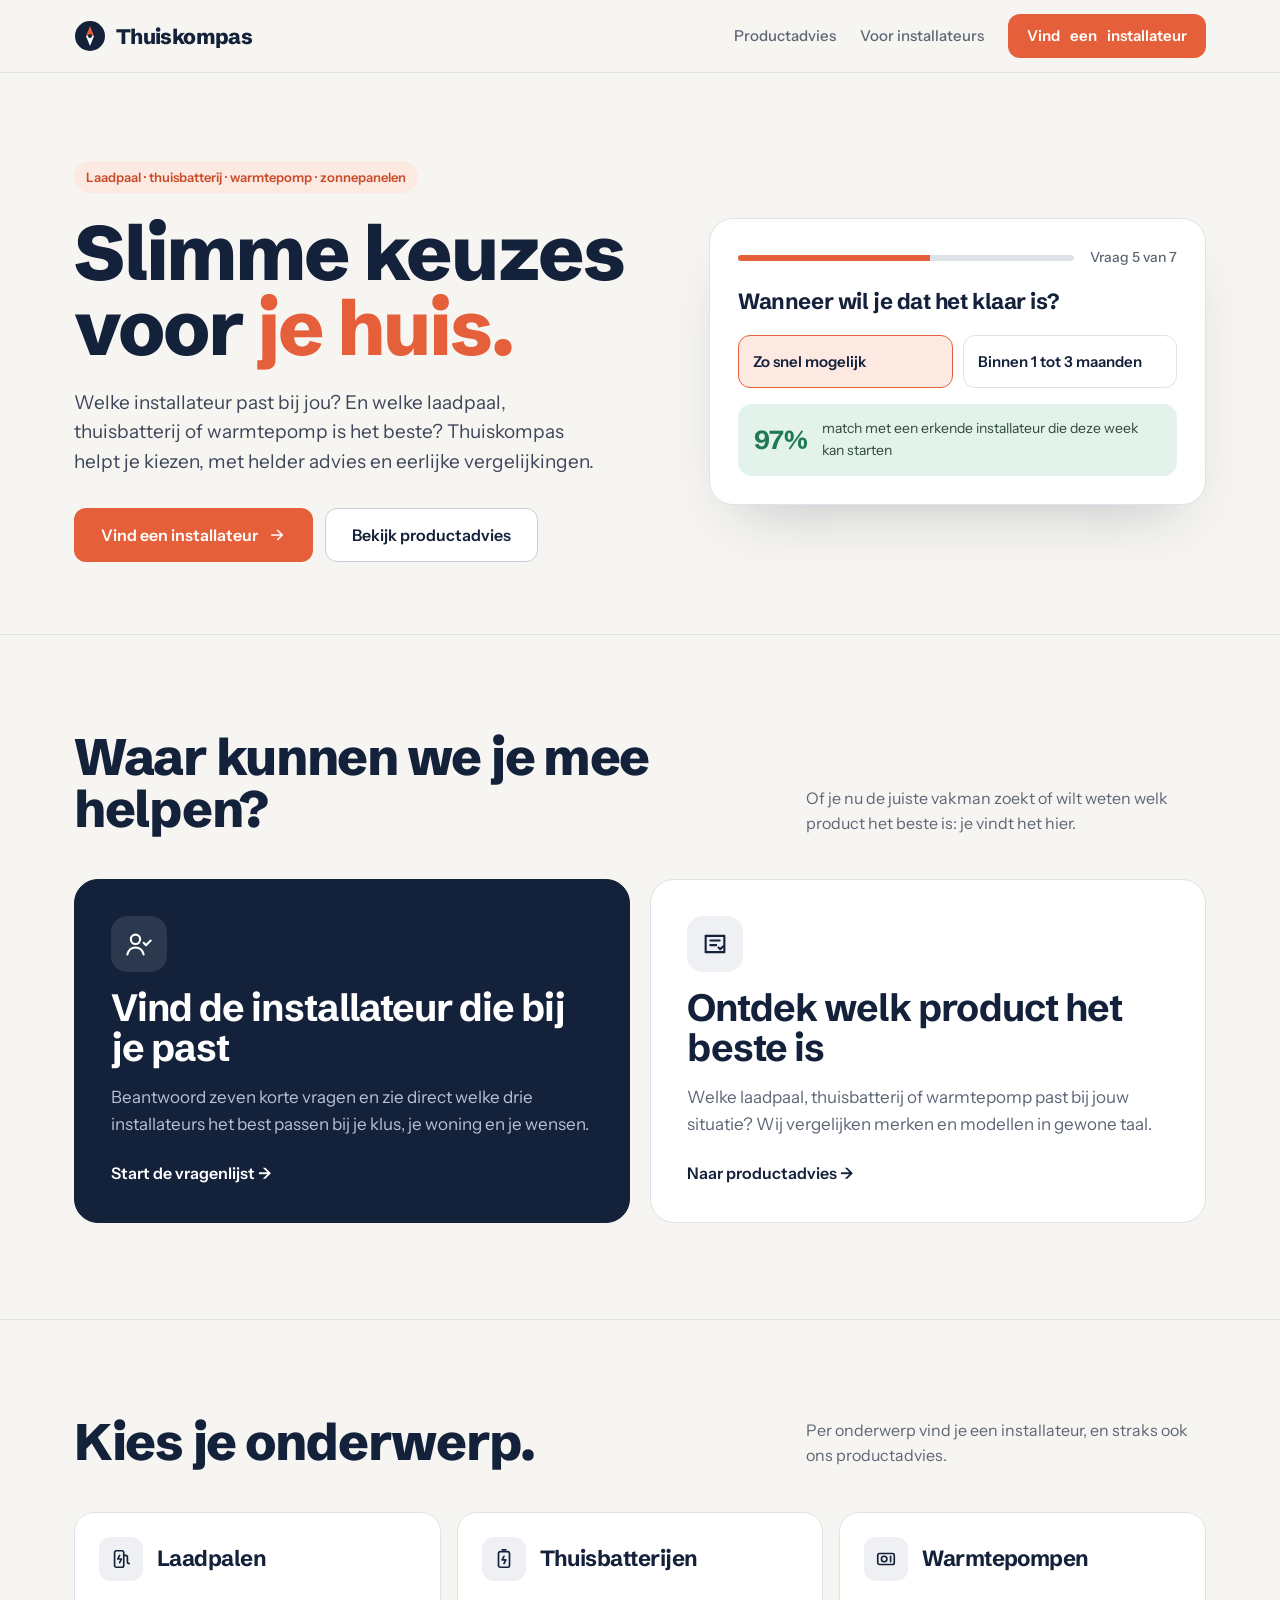
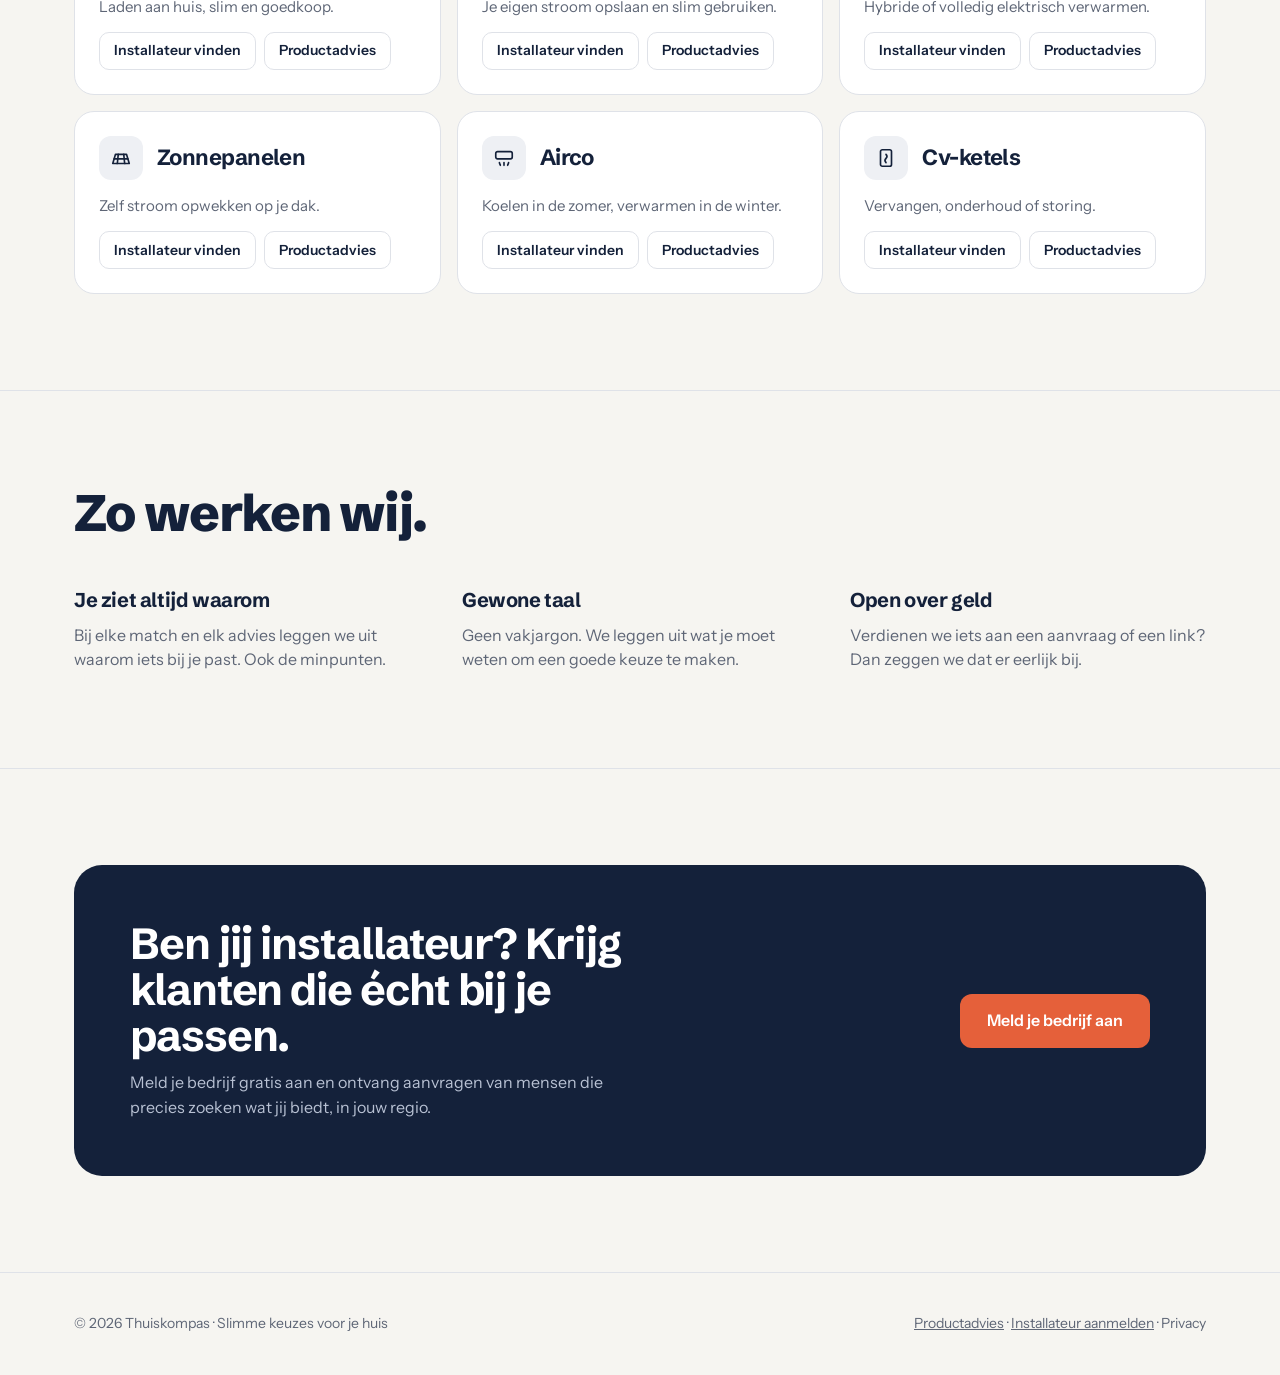
==== commit 49f409bc: "Thuiskompas: overkoepelende homepage, productadvies, aanmelden voor installateurs en beheer Co-Autho" ====
--- a/index.html
+++ b/index.html
@@ -3,604 +3,122 @@
 <head>
 <meta charset="utf-8">
 <meta name="viewport" content="width=device-width, initial-scale=1">
-<title>Installatiekompas – Vind de installateur die bij je past</title>
-<meta name="description" content="Beantwoord zeven korte vragen en ontdek welke installateur het best bij jou past. Gratis en zonder verplichtingen.">
+<title>Thuiskompas – Slimme keuzes voor je huis</title>
+<meta name="description" content="Vind de installateur die bij je past en ontdek welke laadpaal, thuisbatterij of warmtepomp het beste is. Helder advies, zonder gedoe.">
 <link rel="preconnect" href="https://fonts.googleapis.com">
 <link rel="preconnect" href="https://fonts.gstatic.com" crossorigin>
 <link href="https://fonts.googleapis.com/css2?family=Schibsted+Grotesk:wght@500;700;800&family=Instrument+Sans:wght@400;500;600&display=swap" rel="stylesheet">
-<style>
-:root{
-  --inkt:#14213A; --tekst:#14213A; --grijs:#5E6676; --lijn:#DFE2E8; --vlak:#EEF0F4;
-  --bg:#F6F5F1; --wit:#FFFFFF; --accent:#E5603A; --accent-donker:#C84C29; --zacht:#FCE9E2;
-  --groen:#1F7A55; --groen-zacht:#E3F2EA;
-}
-*{box-sizing:border-box}
-html{-webkit-text-size-adjust:100%;scroll-behavior:smooth}
-body{margin:0;font-family:'Instrument Sans',system-ui,sans-serif;color:var(--tekst);background:var(--bg);line-height:1.55;font-size:16px}
-a{color:var(--inkt)}
-h1,h2,h3{font-family:'Schibsted Grotesk',system-ui,sans-serif;letter-spacing:-0.025em;margin:0}
-.wrap{max-width:1180px;margin:0 auto;padding:0 24px}
-.sr-only{position:absolute;width:1px;height:1px;overflow:hidden;clip:rect(0 0 0 0);white-space:nowrap}
-[hidden]{display:none!important}
-
-.btn{display:inline-flex;align-items:center;justify-content:center;gap:10px;height:54px;padding:0 26px;border-radius:12px;font:inherit;font-weight:600;font-size:16px;text-decoration:none;border:1.5px solid transparent;cursor:pointer;transition:background .2s,color .2s,border-color .2s}
-.btn-accent{background:var(--accent);color:#fff}.btn-accent:hover{background:var(--accent-donker)}
-.btn-inkt{background:var(--inkt);color:#fff}.btn-inkt:hover{background:#0A1426}
-.btn-rand{border-color:#C9CED8;background:var(--wit);color:var(--inkt)}.btn-rand:hover{border-color:var(--inkt)}
-.btn-tekst{background:none;border:none;color:var(--grijs);padding:0 8px}.btn-tekst:hover{color:var(--inkt)}
-.btn:disabled{opacity:.45;cursor:not-allowed}
-
-header{border-bottom:1px solid var(--lijn);background:rgba(246,245,241,.92);backdrop-filter:blur(8px);-webkit-backdrop-filter:blur(8px);position:sticky;top:0;z-index:10}
-.header-rij{display:flex;align-items:center;justify-content:space-between;gap:16px;height:72px}
-.logo{display:flex;align-items:center;gap:10px;text-decoration:none;font-family:'Schibsted Grotesk',sans-serif;font-weight:800;font-size:21px;letter-spacing:-0.03em;color:var(--inkt)}
-.header-rij nav{display:flex;gap:24px;align-items:center;font-weight:500;font-size:15px}
-.header-rij nav a{text-decoration:none;color:var(--grijs)}.header-rij nav a:hover{color:var(--inkt)}
-
-.hero{padding:88px 0 72px}
-.hero-rij{display:grid;grid-template-columns:minmax(0,1.15fr) minmax(0,1fr);gap:64px;align-items:center}
-.label{display:inline-flex;align-items:center;gap:8px;font-size:13px;font-weight:600;color:var(--accent-donker);background:var(--zacht);padding:6px 12px;border-radius:999px}
-.hero h1{font-size:clamp(44px,6vw,80px);line-height:.98;font-weight:800;margin:22px 0}
-.hero h1 span{color:var(--accent)}
-.hero p{font-size:19px;color:#3D4658;max-width:520px;margin:0 0 32px}
-.hero-knoppen{display:flex;flex-wrap:wrap;gap:12px;align-items:center}
-.hero-klein{display:flex;flex-wrap:wrap;gap:8px 22px;margin-top:28px;font-size:14px;color:var(--grijs)}
-.hero-klein span{display:inline-flex;gap:8px;align-items:center}
-.voorproef{background:var(--wit);border:1px solid var(--lijn);border-radius:24px;padding:28px;box-shadow:0 30px 60px -30px rgba(20,33,58,.25);display:flex;flex-direction:column;gap:16px}
-.voorproef .vraag{font-family:'Schibsted Grotesk',sans-serif;font-weight:700;font-size:22px;letter-spacing:-0.02em}
-.voorproef .vb-opties{display:grid;grid-template-columns:1fr 1fr;gap:10px}
-.voorproef .vb-opties div{border:1.5px solid var(--lijn);border-radius:12px;padding:14px;font-weight:600;font-size:15px}
-.voorproef .vb-opties div.aan{border-color:var(--accent);background:var(--zacht)}
-.voorproef .vb-match{display:flex;align-items:center;gap:14px;background:var(--groen-zacht);border-radius:14px;padding:14px 16px}
-.voorproef .vb-match b{font-family:'Schibsted Grotesk',sans-serif;font-size:26px;color:var(--groen)}
-.voorproef .vb-match span{font-size:14px;color:#2E4A3D}
-
-.sectie{padding:96px 0;border-top:1px solid var(--lijn)}
-.sectie-kop{display:flex;flex-wrap:wrap;justify-content:space-between;align-items:end;gap:16px 40px;margin-bottom:44px}
-.sectie-kop h2{font-size:clamp(32px,4vw,52px);line-height:1.02;font-weight:800;max-width:640px}
-.sectie-kop p{margin:0;color:var(--grijs);max-width:400px}
-.stappen{display:grid;grid-template-columns:repeat(3,minmax(0,1fr));gap:20px}
-.stap{background:var(--wit);border:1px solid var(--lijn);border-radius:20px;padding:28px;display:flex;flex-direction:column;gap:12px}
-.stap .nr{width:40px;height:40px;border-radius:12px;background:var(--inkt);color:#fff;font-family:'Schibsted Grotesk',sans-serif;font-weight:800;display:flex;align-items:center;justify-content:center}
-.stap h3{font-size:22px}
-.stap p{margin:0;color:var(--grijs)}
-.diensten{display:grid;grid-template-columns:repeat(4,minmax(0,1fr));gap:12px}
-.dienst{display:flex;align-items:center;gap:14px;background:var(--wit);border:1px solid var(--lijn);border-radius:16px;padding:18px;font:inherit;font-weight:600;color:var(--inkt);cursor:pointer;text-align:left;transition:border-color .2s}
-.dienst:hover{border-color:var(--inkt)}
-.icoon{width:44px;height:44px;border-radius:12px;background:var(--vlak);display:flex;align-items:center;justify-content:center;flex:0 0 auto}
-.installateur-cta{background:var(--inkt);color:#fff;border-radius:28px;padding:56px;display:flex;flex-wrap:wrap;gap:24px 48px;align-items:center;justify-content:space-between}
-.installateur-cta h2{font-size:clamp(28px,3.4vw,44px);line-height:1.05;max-width:560px}
-.installateur-cta p{margin:12px 0 0;color:#B8C1D3;max-width:520px}
-
-.quiz{min-height:calc(100vh - 72px);padding:40px 0 80px}
-.quiz-kaart{max-width:760px;margin:0 auto}
-.voortgang{display:flex;align-items:center;gap:16px;margin-bottom:40px}
-.voortgang .balk{flex:1;height:6px;background:var(--lijn);border-radius:3px;overflow:hidden}
-.voortgang .balk i{display:block;height:100%;background:var(--accent);transition:width .35s ease}
-.voortgang span{font-size:14px;color:var(--grijs);font-weight:500;white-space:nowrap}
-.quiz fieldset{border:none;margin:0;padding:0;min-width:0}
-.quiz legend{font-family:'Schibsted Grotesk',sans-serif;font-weight:800;font-size:clamp(28px,4vw,42px);line-height:1.08;letter-spacing:-0.025em;padding:0;margin-bottom:10px}
-.quiz .uitleg{color:var(--grijs);margin:0 0 28px;font-size:17px}
-.opties{display:grid;grid-template-columns:repeat(2,minmax(0,1fr));gap:12px}
-.opties.drie{grid-template-columns:repeat(3,minmax(0,1fr))}
-.optie{position:relative}
-.optie input{position:absolute;opacity:0;width:1px;height:1px}
-.optie label{display:flex;align-items:center;gap:14px;min-height:72px;padding:16px 18px;background:var(--wit);border:1.5px solid var(--lijn);border-radius:16px;cursor:pointer;font-weight:600;font-size:16px;transition:border-color .15s,background .15s}
-.optie label small{display:block;font-weight:400;color:var(--grijs);font-size:14px;margin-top:2px}
-.optie label:hover{border-color:#9AA3B5}
-.optie input:checked + label{border-color:var(--accent);background:var(--zacht)}
-.optie input:focus-visible + label{outline:3px solid rgba(229,96,58,.35);outline-offset:2px}
-.optie .icoon{width:40px;height:40px;border-radius:10px}
-.optie input:checked + label .icoon{background:#fff}
-.quiz-knoppen{display:flex;justify-content:space-between;align-items:center;margin-top:36px;gap:12px}
-
-.resultaten{padding:48px 0 96px}
-.resultaten-kop{max-width:760px;margin-bottom:32px}
-.resultaten-kop h1{font-size:clamp(34px,5vw,60px);line-height:1;font-weight:800;margin:16px 0 14px}
-.resultaten-kop p{color:var(--grijs);font-size:18px;margin:0}
-.samenvatting{display:flex;flex-wrap:wrap;gap:8px;margin-top:20px}
-.samenvatting span{background:var(--wit);border:1px solid var(--lijn);border-radius:999px;padding:6px 12px;font-size:14px;font-weight:500}
-.demo-melding{background:#FFF7E6;border:1px solid #F3D9A4;color:#6A4A0C;border-radius:14px;padding:14px 18px;font-size:14px;margin-bottom:24px}
-.matches{display:flex;flex-direction:column;gap:16px}
-.match{display:grid;grid-template-columns:auto minmax(0,1fr) auto;gap:24px;align-items:start;background:var(--wit);border:1px solid var(--lijn);border-radius:22px;padding:28px}
-.match.beste{border:2px solid var(--accent);box-shadow:0 24px 48px -28px rgba(229,96,58,.45)}
-.score{width:92px;height:92px;border-radius:50%;display:flex;align-items:center;justify-content:center;background:conic-gradient(var(--groen) calc(var(--p) * 1%), var(--vlak) 0)}
-.score div{width:74px;height:74px;border-radius:50%;background:var(--wit);display:flex;flex-direction:column;align-items:center;justify-content:center}
-.score b{font-family:'Schibsted Grotesk',sans-serif;font-size:24px;line-height:1;color:var(--groen)}
-.score small{font-size:11px;color:var(--grijs);font-weight:600}
-.match-info{display:flex;flex-direction:column;gap:10px;min-width:0}
-.match-top{display:flex;flex-wrap:wrap;gap:8px;align-items:center}
-.badge{display:inline-flex;align-items:center;gap:6px;font-size:12px;font-weight:600;padding:4px 10px;border-radius:999px;background:var(--vlak);color:var(--inkt)}
-.badge.beste{background:var(--accent);color:#fff}
-.badge.demo{background:#FFF7E6;color:#6A4A0C}
-.match h2{font-size:26px}
-.match .plaats{color:var(--grijs);font-size:15px}
-.match .oms{margin:0;color:#3D4658}
-.feiten{display:flex;flex-wrap:wrap;gap:6px 18px;font-size:14px;color:var(--grijs)}
-.feiten b{color:var(--inkt);font-weight:600}
-.redenen{list-style:none;margin:6px 0 0;padding:0;display:grid;grid-template-columns:repeat(2,minmax(0,1fr));gap:8px 20px}
-.redenen li{display:flex;gap:8px;align-items:flex-start;font-size:15px}
-.redenen li svg{flex:0 0 auto;margin-top:3px}
-.redenen li.min{color:var(--grijs)}
-.match-acties{display:flex;flex-direction:column;gap:10px;min-width:190px}
-.geen-match{background:var(--wit);border:1px solid var(--lijn);border-radius:22px;padding:48px;text-align:center;display:flex;flex-direction:column;gap:14px;align-items:center}
-
-dialog{border:none;border-radius:24px;padding:0;max-width:560px;width:calc(100% - 32px);box-shadow:0 40px 80px -20px rgba(20,33,58,.4);color:var(--inkt)}
-dialog::backdrop{background:rgba(20,33,58,.5)}
-.dlg{padding:32px;display:flex;flex-direction:column;gap:18px}
-.dlg h2{font-size:28px}
-.dlg p{margin:0;color:var(--grijs)}
-.velden{display:grid;grid-template-columns:1fr 1fr;gap:14px}
-.velden .breed{grid-column:1/-1}
-.velden label{display:block;font-weight:600;font-size:14px;margin-bottom:6px}
-.velden input,.velden textarea{width:100%;height:48px;padding:0 14px;border:1.5px solid #C9CED8;border-radius:12px;font:inherit;font-size:16px;background:#fff;color:var(--inkt)}
-.velden textarea{height:92px;padding:12px 14px;resize:vertical}
-.velden input:focus,.velden textarea:focus{outline:none;border-color:var(--inkt)}
-.dlg-knoppen{display:flex;gap:10px;justify-content:flex-end;flex-wrap:wrap}
-.foutje{color:#B42318;font-weight:600;font-size:14px;margin:0}
-.foutje:empty{display:none}
-
-footer{border-top:1px solid var(--lijn);padding:40px 0;color:var(--grijs);font-size:14px}
-footer .wrap{display:flex;flex-wrap:wrap;justify-content:space-between;gap:12px}
-
-@media (max-width:900px){
-  .hero-rij{grid-template-columns:1fr;gap:40px}
-  .hero{padding:56px 0}
-  .stappen{grid-template-columns:1fr}
-  .diensten{grid-template-columns:repeat(2,minmax(0,1fr))}
-  .match{grid-template-columns:auto minmax(0,1fr)}
-  .match-acties{grid-column:1/-1;flex-direction:row;flex-wrap:wrap;min-width:0}
-  .match-acties .btn{flex:1 1 200px}
-  .installateur-cta{padding:36px}
-}
-@media (max-width:600px){
-  .wrap{padding:0 16px}
-  .header-rij nav a{display:none}
-  .opties,.opties.drie{grid-template-columns:1fr}
-  .diensten{grid-template-columns:1fr}
-  .redenen{grid-template-columns:1fr}
-  .match{padding:20px;gap:16px}
-  .score{width:72px;height:72px}.score div{width:58px;height:58px}.score b{font-size:19px}
-  .velden{grid-template-columns:1fr}
-  .sectie{padding:72px 0}
-  .voorproef .vb-opties{grid-template-columns:1fr}
-}
-</style>
+<link rel="stylesheet" href="site.css">
 </head>
 <body>
+<div id="kop"></div>
 
-<header>
-  <div class="wrap header-rij">
-    <a href="./" class="logo" aria-label="Installatiekompas, naar de homepage">
-      <svg width="32" height="32" viewBox="0 0 32 32" aria-hidden="true"><circle cx="16" cy="16" r="15" fill="#14213A"/><path d="M16 6l4 10h-8z" fill="#E5603A"/><path d="M12 16h8l-4 10z" fill="#FFFFFF"/><circle cx="16" cy="16" r="2" fill="#14213A"/></svg>
-      Installatiekompas
-    </a>
-    <nav aria-label="Hoofdmenu">
-      <a href="#hoe">Hoe het werkt</a>
-      <a href="#installateurs">Voor installateurs</a>
-      <button type="button" class="btn btn-accent" data-start style="height:44px;padding:0 18px;font-size:15px">Start de test</button>
-    </nav>
-  </div>
-</header>
-
-<!-- ========== LANDINGSPAGINA ========== -->
-<main id="landing">
+<main>
   <section class="hero">
     <div class="wrap hero-rij">
       <div>
-        <span class="label">Gratis · 2 minuten · zonder verplichtingen</span>
-        <h1>Vind de installateur die <span>bij jou past.</span></h1>
-        <p>Er zijn duizenden installateurs in Nederland. Beantwoord zeven korte vragen en zie direct welke drie het best passen bij jouw klus, je woning en je wensen.</p>
+        <span class="label">Laadpaal · thuisbatterij · warmtepomp · zonnepanelen</span>
+        <h1>Slimme keuzes voor <span>je huis.</span></h1>
+        <p>Welke installateur past bij jou? En welke laadpaal, thuisbatterij of warmtepomp is het beste? Thuiskompas helpt je kiezen, met helder advies en eerlijke vergelijkingen.</p>
         <div class="hero-knoppen">
-          <button type="button" class="btn btn-accent" data-start>Start de vragenlijst
-            <svg width="18" height="18" viewBox="0 0 24 24" fill="none" stroke="currentColor" stroke-width="2.2" stroke-linecap="round" stroke-linejoin="round" aria-hidden="true"><path d="M5 12h14M13 6l6 6-6 6"/></svg></button>
-          <a href="#hoe" class="btn btn-rand">Hoe werkt het?</a>
-        </div>
-        <div class="hero-klein">
-          <span><svg width="18" height="18" viewBox="0 0 24 24" fill="none" stroke="#1F7A55" stroke-width="2.4" stroke-linecap="round" stroke-linejoin="round" aria-hidden="true"><path d="M5 12l5 5L20 7"/></svg>Persoonlijke match</span>
-          <span><svg width="18" height="18" viewBox="0 0 24 24" fill="none" stroke="#1F7A55" stroke-width="2.4" stroke-linecap="round" stroke-linejoin="round" aria-hidden="true"><path d="M5 12l5 5L20 7"/></svg>Je ziet waarom ze passen</span>
-          <span><svg width="18" height="18" viewBox="0 0 24 24" fill="none" stroke="#1F7A55" stroke-width="2.4" stroke-linecap="round" stroke-linejoin="round" aria-hidden="true"><path d="M5 12l5 5L20 7"/></svg>Direct een offerte aanvragen</span>
+          <a href="installateur-vinden.html" class="btn btn-accent">Vind een installateur
+            <svg width="18" height="18" viewBox="0 0 24 24" fill="none" stroke="currentColor" stroke-width="2.2" stroke-linecap="round" stroke-linejoin="round" aria-hidden="true"><path d="M5 12h14M13 6l6 6-6 6"/></svg></a>
+          <a href="advies.html" class="btn btn-rand">Bekijk productadvies</a>
         </div>
       </div>
       <div class="voorproef" aria-hidden="true">
-        <div class="voortgang" style="margin:0"><div class="balk"><i style="width:43%"></i></div><span>Vraag 4 van 7</span></div>
-        <div class="vraag">Wat vind je het belangrijkst?</div>
+        <div class="voortgang" style="margin:0"><div class="balk"><i style="width:57%"></i></div><span>Vraag 5 van 7</span></div>
+        <div class="vraag">Wanneer wil je dat het klaar is?</div>
         <div class="vb-opties">
-          <div>Een scherpe prijs</div>
-          <div class="aan">Topkwaliteit</div>
-          <div>Snel geholpen</div>
-          <div>Een lokaal bedrijf</div>
+          <div class="aan">Zo snel mogelijk</div>
+          <div>Binnen 1 tot 3 maanden</div>
         </div>
-        <div class="vb-match"><b>94%</b><span>match met een erkende installateur uit jouw provincie</span></div>
+        <div class="vb-match"><b>97%</b><span>match met een erkende installateur die deze week kan starten</span></div>
       </div>
     </div>
   </section>
 
-  <section class="sectie" id="hoe">
+  <!-- Twee pijlers -->
+  <section class="sectie">
     <div class="wrap">
       <div class="sectie-kop">
-        <h2>In drie stappen naar de juiste vakman.</h2>
-        <p>Geen eindeloze lijsten met bedrijven. Je ziet alleen de installateurs die echt bij je passen.</p>
+        <h2>Waar kunnen we je mee helpen?</h2>
+        <p>Of je nu de juiste vakman zoekt of wilt weten welk product het beste is: je vindt het hier.</p>
       </div>
-      <div class="stappen">
-        <div class="stap"><span class="nr">1</span><h3>Beantwoord de vragen</h3><p>Wat moet er gebeuren, waar woon je en wat vind je belangrijk? Het kost je maar twee minuten.</p></div>
-        <div class="stap"><span class="nr">2</span><h3>Bekijk je matches</h3><p>Je ziet de drie installateurs die het best passen, met een matchscore en de redenen waarom.</p></div>
-        <div class="stap"><span class="nr">3</span><h3>Vraag een offerte aan</h3><p>Met één klik vraag je een vrijblijvende offerte aan bij de installateur van jouw keuze.</p></div>
+      <div class="pijlers">
+        <a class="pijler donker" href="installateur-vinden.html">
+          <span class="icoon"><svg width="28" height="28" viewBox="0 0 24 24" fill="none" stroke="#fff" stroke-width="1.8" stroke-linecap="round" stroke-linejoin="round" aria-hidden="true"><circle cx="9" cy="8" r="4"/><path d="M2 21c1-4 4-6 7-6s6 2 7 6"/><path d="M16 11l2 2 4-4"/></svg></span>
+          <h2>Vind de installateur die bij je past</h2>
+          <p>Beantwoord zeven korte vragen en zie direct welke drie installateurs het best passen bij je klus, je woning en je wensen.</p>
+          <span class="meer">Start de vragenlijst →</span>
+        </a>
+        <a class="pijler" href="advies.html">
+          <span class="icoon"><svg width="28" height="28" viewBox="0 0 24 24" fill="none" stroke="currentColor" stroke-width="1.8" stroke-linecap="round" stroke-linejoin="round" aria-hidden="true"><path d="M4 5h16v14H4z"/><path d="M8 9h8M8 13h5"/><path d="M15 15l1.5 1.5L19 14"/></svg></span>
+          <h2>Ontdek welk product het beste is</h2>
+          <p>Welke laadpaal, thuisbatterij of warmtepomp past bij jouw situatie? Wij vergelijken merken en modellen in gewone taal.</p>
+          <span class="meer">Naar productadvies →</span>
+        </a>
+      </div>
+    </div>
+  </section>
+
+  <!-- Onderwerpen -->
+  <section class="sectie">
+    <div class="wrap">
+      <div class="sectie-kop">
+        <h2>Kies je onderwerp.</h2>
+        <p>Per onderwerp vind je een installateur, en straks ook ons productadvies.</p>
+      </div>
+      <div class="onderwerpen" id="onderwerpen"></div>
+    </div>
+  </section>
+
+  <!-- Hoe we werken -->
+  <section class="sectie">
+    <div class="wrap">
+      <div class="sectie-kop"><h2>Zo werken wij.</h2></div>
+      <div class="belofte">
+        <div><b>Je ziet altijd waarom</b><span>Bij elke match en elk advies leggen we uit waarom iets bij je past. Ook de minpunten.</span></div>
+        <div><b>Gewone taal</b><span>Geen vakjargon. We leggen uit wat je moet weten om een goede keuze te maken.</span></div>
+        <div><b>Open over geld</b><span>Verdienen we iets aan een aanvraag of een link? Dan zeggen we dat er eerlijk bij.</span></div>
       </div>
     </div>
   </section>
 
   <section class="sectie">
     <div class="wrap">
-      <div class="sectie-kop">
-        <h2>Waar zoek je een installateur voor?</h2>
-        <p>Kies je klus en begin meteen.</p>
-      </div>
-      <div class="diensten" id="dienstenLijst"></div>
-    </div>
-  </section>
-
-  <section class="sectie" id="installateurs">
-    <div class="wrap">
       <div class="installateur-cta">
         <div>
           <h2>Ben jij installateur? Krijg klanten die écht bij je passen.</h2>
-          <p>Meld je bedrijf aan en ontvang aanvragen van mensen die precies zoeken wat jij biedt, in jouw regio.</p>
+          <p>Meld je bedrijf gratis aan en ontvang aanvragen van mensen die precies zoeken wat jij biedt, in jouw regio.</p>
         </div>
-        <a href="mailto:[JOUW@EMAIL.NL]?subject=Aanmelden%20als%20installateur" class="btn btn-accent">Meld je bedrijf aan</a>
+        <a href="aanmelden.html" class="btn btn-accent">Meld je bedrijf aan</a>
       </div>
     </div>
   </section>
 </main>
 
-<!-- ========== VRAGENLIJST ========== -->
-<main id="quiz" class="quiz" hidden>
-  <div class="wrap">
-    <div class="quiz-kaart">
-      <div class="voortgang"><div class="balk"><i id="balk"></i></div><span id="teller"></span></div>
-      <form id="vraagForm" novalidate>
-        <div id="vraag"></div>
-        <div class="quiz-knoppen">
-          <button type="button" class="btn btn-tekst" id="terug">
-            <svg width="18" height="18" viewBox="0 0 24 24" fill="none" stroke="currentColor" stroke-width="2" stroke-linecap="round" stroke-linejoin="round" aria-hidden="true"><path d="M19 12H5M11 18l-6-6 6-6"/></svg> Terug</button>
-          <button type="submit" class="btn btn-inkt" id="verder" disabled>Volgende</button>
-        </div>
-      </form>
+<div id="voet"></div>
+
+<script src="site.js"></script>
+<script>
+const ONDERWERPEN = [
+  { id: 'laadpaal', naam: 'Laadpalen', tekst: 'Laden aan huis, slim en goedkoop.', d: '<rect x="5" y="3" width="10" height="18" rx="2"/><path d="M15 8h2a2 2 0 0 1 2 2v5a2 2 0 0 0 2 2M10.5 8l-2 4h4l-2 4"/>' },
+  { id: 'thuisbatterij', naam: 'Thuisbatterijen', tekst: 'Je eigen stroom opslaan en slim gebruiken.', d: '<rect x="6" y="4" width="12" height="17" rx="2"/><path d="M10 2h4M12 9l-2 4h4l-2 4"/>' },
+  { id: 'warmtepomp', naam: 'Warmtepompen', tekst: 'Hybride of volledig elektrisch verwarmen.', d: '<rect x="3" y="6" width="18" height="12" rx="2"/><circle cx="10" cy="12" r="3"/><path d="M17 9v6"/>' },
+  { id: 'zonnepanelen', naam: 'Zonnepanelen', tekst: 'Zelf stroom opwekken op je dak.', d: '<path d="M3 18l3-10h12l3 10z"/><path d="M9 8l-1 10M15 8l1 10M4.5 13h15"/>' },
+  { id: 'airco', naam: 'Airco', tekst: 'Koelen in de zomer, verwarmen in de winter.', d: '<rect x="3" y="5" width="18" height="8" rx="2"/><path d="M7 17c0 1.5 1 2 1 3M12 17v3M17 17c0 1.5-1 2-1 3"/>' },
+  { id: 'cv-ketel', naam: 'Cv-ketels', tekst: 'Vervangen, onderhoud of storing.', d: '<rect x="6" y="3" width="12" height="18" rx="2"/><path d="M12 8c1.5 1.5 1.5 3 0 4.5s-1.5 3 0 4.5"/>' }
+];
+document.getElementById('onderwerpen').innerHTML = ONDERWERPEN.map(o => `
+  <div class="onderwerp">
+    <div class="onderwerp-kop"><span class="icoon"><svg width="22" height="22" viewBox="0 0 24 24" fill="none" stroke="currentColor" stroke-width="1.8" stroke-linecap="round" stroke-linejoin="round" aria-hidden="true">${o.d}</svg></span><h3>${o.naam}</h3></div>
+    <p>${o.tekst}</p>
+    <div class="links">
+      <a class="chip" href="installateur-vinden.html?klus=${o.id}">Installateur vinden</a>
+      <a class="chip" href="advies.html#${o.id}">Productadvies</a>
     </div>
-  </div>
-</main>
-
-<!-- ========== RESULTATEN ========== -->
-<main id="uitslag" class="resultaten" hidden>
-  <div class="wrap">
-    <div class="resultaten-kop">
-      <span class="label">Jouw resultaat</span>
-      <h1 id="uitslagTitel">Dit zijn jouw beste matches.</h1>
-      <p id="uitslagTekst"></p>
-      <div class="samenvatting" id="samenvatting"></div>
-    </div>
-    <div class="demo-melding" id="demoMelding" hidden>Let op: dit zijn <b>voorbeeldprofielen</b> om te laten zien hoe de tool werkt. Het zijn geen echte bedrijven.</div>
-    <div class="matches" id="matches"></div>
-    <div style="margin-top:28px">
-      <button type="button" class="btn btn-rand" id="opnieuw">Opnieuw beginnen</button>
-    </div>
-  </div>
-</main>
-
-<!-- ========== OFFERTE ========== -->
-<dialog id="offerte" aria-labelledby="offerteTitel">
-  <form class="dlg" id="offerteForm" novalidate>
-    <h2 id="offerteTitel">Offerte aanvragen</h2>
-    <p id="offerteSub"></p>
-    <div class="velden">
-      <div><label for="o-naam">Naam *</label><input id="o-naam" name="naam" required autocomplete="name"></div>
-      <div><label for="o-tel">Telefoon *</label><input id="o-tel" name="telefoon" type="tel" required autocomplete="tel"></div>
-      <div class="breed"><label for="o-mail">E-mailadres *</label><input id="o-mail" name="email" type="email" required autocomplete="email"></div>
-      <div><label for="o-postcode">Postcode *</label><input id="o-postcode" name="postcode" required autocomplete="postal-code"></div>
-      <div><label for="o-huisnr">Huisnummer</label><input id="o-huisnr" name="huisnummer"></div>
-      <div class="breed"><label for="o-bericht">Toelichting (optioneel)</label><textarea id="o-bericht" name="bericht" placeholder="Bijvoorbeeld het bouwjaar van je woning, of je vragen"></textarea></div>
-    </div>
-    <p class="foutje" id="offerteFout" role="alert"></p>
-    <div class="dlg-knoppen">
-      <button type="button" class="btn btn-rand" id="offerteSluit">Annuleren</button>
-      <button type="submit" class="btn btn-accent" id="offerteVerstuur">Verstuur aanvraag</button>
-    </div>
-  </form>
-</dialog>
-
-<footer><div class="wrap"><span>© 2026 Installatiekompas</span><span>Privacy · Voorwaarden</span></div></footer>
-
-<script>
-// ===== Instellingen =====
-const CONFIG = {
-  // Formspree-adres voor offerteaanvragen, bijv. 'https://formspree.io/f/abcdwxyz'
-  aanvraagFormulier: ''
-};
-
-// ===== Iconen =====
-const IC = {
-  warmtepomp: '<rect x="3" y="6" width="18" height="12" rx="2"/><circle cx="10" cy="12" r="3"/><path d="M17 9v6"/>',
-  zonnepanelen: '<path d="M3 18l3-10h12l3 10z"/><path d="M9 8l-1 10M15 8l1 10M4.5 13h15"/>',
-  thuisbatterij: '<rect x="6" y="4" width="12" height="17" rx="2"/><path d="M10 2h4M12 9l-2 4h4l-2 4"/>',
-  'cv-ketel': '<rect x="6" y="3" width="12" height="18" rx="2"/><path d="M12 8c1.5 1.5 1.5 3 0 4.5s-1.5 3 0 4.5"/>',
-  laadpaal: '<rect x="5" y="3" width="10" height="18" rx="2"/><path d="M15 8h2a2 2 0 0 1 2 2v5a2 2 0 0 0 2 2M10.5 8l-2 4h4l-2 4"/>',
-  airco: '<rect x="3" y="5" width="18" height="8" rx="2"/><path d="M7 17c0 1.5 1 2 1 3M12 17v3M17 17c0 1.5-1 2-1 3"/>',
-  elektra: '<path d="M13 2L5 14h6l-1 8 8-12h-6z"/>',
-  sanitair: '<path d="M12 3c3 4 6 7 6 11a6 6 0 0 1-12 0c0-4 3-7 6-11z"/>',
-  huis: '<path d="M3 11l9-7 9 7"/><path d="M5 10v10h14V10"/>',
-  rij: '<path d="M2 20V9l5-4 5 4 5-4 5 4v11"/><path d="M2 20h20"/>',
-  vrij: '<path d="M4 11l8-6 8 6"/><path d="M6 10v10h12V10"/><path d="M10 20v-5h4v5"/>',
-  appartement: '<rect x="5" y="3" width="14" height="18"/><path d="M9 7h2M13 7h2M9 11h2M13 11h2M9 15h2M13 15h2"/>',
-  bedrijf: '<path d="M3 21V9l6-4v4l6-4v4l6-4v16z"/>',
-  euro: '<path d="M17 6a7 7 0 1 0 0 12M4 10h10M4 14h10"/>',
-  ster: '<path d="M12 3l2.7 5.6 6.1.9-4.4 4.3 1 6.1L12 17l-5.4 2.9 1-6.1L3.2 9.5l6.1-.9z"/>',
-  klok: '<circle cx="12" cy="12" r="9"/><path d="M12 7v5l3 2"/>',
-  pin: '<path d="M12 21s-7-6-7-11a7 7 0 0 1 14 0c0 5-7 11-7 11z"/><circle cx="12" cy="10" r="2.5"/>',
-  vink: '<path d="M5 12l5 5L20 7"/>',
-  schild: '<path d="M12 3l8 3v6c0 5-3.5 8-8 9-4.5-1-8-4-8-9V6z"/><path d="M9 12l2 2 4-4"/>',
-  vraag: '<circle cx="12" cy="12" r="9"/><path d="M9.5 9a2.5 2.5 0 1 1 3.5 2.3c-.6.3-1 .9-1 1.6V14M12 17h.01"/>',
-  nee: '<circle cx="12" cy="12" r="9"/><path d="M8 12h8"/>'
-};
-const icoon = (n, kleur = 'currentColor', maat = 22) => `<svg width="${maat}" height="${maat}" viewBox="0 0 24 24" fill="none" stroke="${kleur}" stroke-width="1.8" stroke-linecap="round" stroke-linejoin="round" aria-hidden="true">${IC[n] || ''}</svg>`;
-const esc = s => String(s ?? '').replace(/[&<>"']/g, c => ({'&':'&amp;','<':'&lt;','>':'&gt;','"':'&quot;',"'":'&#39;'}[c]));
-const $ = id => document.getElementById(id);
-
-// ===== De vragen =====
-const DIENSTEN = [
-  { waarde: 'warmtepomp', label: 'Warmtepomp', sub: 'Hybride of volledig elektrisch' },
-  { waarde: 'zonnepanelen', label: 'Zonnepanelen', sub: 'Nieuw of uitbreiden' },
-  { waarde: 'thuisbatterij', label: 'Thuisbatterij', sub: 'Stroom opslaan' },
-  { waarde: 'cv-ketel', label: 'Cv-ketel', sub: 'Vervangen of onderhoud' },
-  { waarde: 'laadpaal', label: 'Laadpaal', sub: 'Voor je elektrische auto' },
-  { waarde: 'airco', label: 'Airco', sub: 'Koelen en verwarmen' },
-  { waarde: 'elektra', label: 'Elektra', sub: 'Groepenkast, stopcontacten' },
-  { waarde: 'sanitair', label: 'Loodgieter', sub: 'Badkamer, lekkage, leidingen' }
-];
-const PROVINCIES = ['Groningen', 'Friesland', 'Drenthe', 'Overijssel', 'Flevoland', 'Gelderland', 'Utrecht', 'Noord-Holland', 'Zuid-Holland', 'Zeeland', 'Noord-Brabant', 'Limburg'];
-
-const VRAGEN = [
-  { id: 'dienst', titel: 'Waar heb je een installateur voor nodig?', uitleg: 'Kies de klus die je wilt laten doen.',
-    opties: DIENSTEN.map(d => ({ waarde: d.waarde, label: d.label, sub: d.sub, icoon: d.waarde })) },
-  { id: 'provincie', titel: 'In welke provincie woon je?', uitleg: 'Zo vinden we installateurs die bij jou in de buurt werken.', drie: true,
-    opties: PROVINCIES.map(p => ({ waarde: p, label: p })) },
-  { id: 'woning', titel: 'In wat voor pand moet het gebeuren?', uitleg: 'Elk type woning vraagt om een andere aanpak.',
-    opties: [
-      { waarde: 'rijtjeshuis', label: 'Rijtjeshuis', icoon: 'rij' },
-      { waarde: 'twee-onder-een-kap', label: 'Twee-onder-een-kap', icoon: 'huis' },
-      { waarde: 'vrijstaand', label: 'Vrijstaande woning', icoon: 'vrij' },
-      { waarde: 'appartement', label: 'Appartement', icoon: 'appartement' },
-      { waarde: 'bedrijf', label: 'Bedrijfspand', icoon: 'bedrijf' }
-    ] },
-  { id: 'prioriteit', titel: 'Wat vind je het belangrijkst?', uitleg: 'Kies wat voor jou de doorslag geeft.',
-    opties: [
-      { waarde: 'prijs', label: 'Een scherpe prijs', sub: 'Waar voor je geld', icoon: 'euro' },
-      { waarde: 'kwaliteit', label: 'Topkwaliteit', sub: 'Goede reviews en lange garantie', icoon: 'ster' },
-      { waarde: 'snel', label: 'Snel geholpen', sub: 'Zo snel mogelijk aan de slag', icoon: 'klok' },
-      { waarde: 'lokaal', label: 'Een lokaal bedrijf', sub: 'Persoonlijk en dichtbij', icoon: 'pin' }
-    ] },
-  { id: 'wanneer', titel: 'Wanneer wil je dat het klaar is?', uitleg: 'Zo weten we hoe belangrijk beschikbaarheid is.',
-    opties: [
-      { waarde: 'spoed', label: 'Zo snel mogelijk', sub: 'Binnen twee weken', icoon: 'klok' },
-      { waarde: 'maanden', label: 'Binnen 1 tot 3 maanden', icoon: 'klok' },
-      { waarde: 'orienteren', label: 'Ik ben nog aan het oriënteren', icoon: 'vraag' }
-    ] },
-  { id: 'keurmerk', titel: 'Moet de installateur erkend zijn?', uitleg: 'Een erkend bedrijf voldoet aan de eisen van een brancheorganisatie of keurmerk.',
-    opties: [
-      { waarde: 'ja', label: 'Ja, dat vind ik belangrijk', icoon: 'schild' },
-      { waarde: 'nee', label: 'Maakt me niet uit', icoon: 'nee' }
-    ] },
-  { id: 'subsidie', titel: 'Wil je hulp bij het aanvragen van subsidie?', uitleg: 'Voor bijvoorbeeld een warmtepomp kun je vaak subsidie krijgen.',
-    opties: [
-      { waarde: 'ja', label: 'Ja, graag', icoon: 'euro' },
-      { waarde: 'nee', label: 'Nee, niet nodig', icoon: 'nee' }
-    ] }
-];
-
-// ===== Toestand =====
-let stap = 0;
-const antwoorden = {};
-let gekozenInstallateur = null;
-const installateursLaden = fetch('installateurs.json?v=' + Date.now(), { cache: 'no-store' })
-  .then(r => r.ok ? r.json() : []).catch(() => []).then(d => Array.isArray(d) ? d : []);
-
-function toon(scherm) {
-  ['landing', 'quiz', 'uitslag'].forEach(s => { $(s).hidden = s !== scherm; });
-  window.scrollTo({ top: 0 });
-}
-
-// ===== Vragenlijst =====
-let toetsenbord = false;
-function toonVraag() {
-  const v = VRAGEN[stap];
-  $('balk').style.width = (stap / VRAGEN.length * 100) + '%';
-  $('teller').textContent = `Vraag ${stap + 1} van ${VRAGEN.length}`;
-  $('vraag').innerHTML = `
-    <fieldset>
-      <legend>${esc(v.titel)}</legend>
-      <p class="uitleg">${esc(v.uitleg)}</p>
-      <div class="opties ${v.drie ? 'drie' : ''}">
-        ${v.opties.map((o, i) => `
-          <div class="optie">
-            <input type="radio" name="${v.id}" id="o-${v.id}-${i}" value="${esc(o.waarde)}" ${antwoorden[v.id] === o.waarde ? 'checked' : ''}>
-            <label for="o-${v.id}-${i}">${o.icoon ? `<span class="icoon">${icoon(o.icoon)}</span>` : ''}<span>${esc(o.label)}${o.sub ? `<small>${esc(o.sub)}</small>` : ''}</span></label>
-          </div>`).join('')}
-      </div>
-    </fieldset>`;
-  $('verder').disabled = !antwoorden[v.id];
-  $('verder').textContent = stap === VRAGEN.length - 1 ? 'Toon mijn matches' : 'Volgende';
-}
-
-// Met muis of vinger: na een keuze automatisch door. Met het toetsenbord: zelf op Volgende drukken.
-$('vraagForm').addEventListener('keydown', () => { toetsenbord = true; });
-$('vraagForm').addEventListener('pointerdown', () => { toetsenbord = false; });
-$('vraagForm').addEventListener('change', e => {
-  if (e.target.type !== 'radio') return;
-  antwoorden[VRAGEN[stap].id] = e.target.value;
-  $('verder').disabled = false;
-  if (!toetsenbord) setTimeout(volgende, 260);
-});
-$('vraagForm').addEventListener('submit', e => { e.preventDefault(); volgende(); });
-
-function volgende() {
-  if (!antwoorden[VRAGEN[stap].id]) return;
-  if (stap < VRAGEN.length - 1) { stap++; toonVraag(); window.scrollTo({ top: 0 }); }
-  else toonUitslag();
-}
-$('terug').addEventListener('click', () => {
-  if (stap === 0) { toon('landing'); return; }
-  stap--; toonVraag();
-});
-
-function startQuiz(dienst) {
-  stap = 0;
-  Object.keys(antwoorden).forEach(k => delete antwoorden[k]);
-  if (dienst) { antwoorden.dienst = dienst; stap = 1; }
-  toon('quiz'); toonVraag();
-}
-document.querySelectorAll('[data-start]').forEach(b => b.addEventListener('click', () => startQuiz()));
-$('opnieuw').addEventListener('click', () => startQuiz());
-
-$('dienstenLijst').innerHTML = DIENSTEN.map(d => `
-  <button type="button" class="dienst" data-dienst="${d.waarde}"><span class="icoon">${icoon(d.waarde)}</span><span>${esc(d.label)}</span></button>`).join('');
-$('dienstenLijst').addEventListener('click', e => { const b = e.target.closest('[data-dienst]'); if (b) startQuiz(b.dataset.dienst); });
-
-// ===== Matching =====
-// Elke installateur krijgt een score tussen 0 en 1. Hij moet de gevraagde klus doen.
-function beoordeel(i, a) {
-  const redenen = [];
-  const minpunten = [];
-  const landelijk = (i.provincies || []).includes('Heel Nederland');
-  const inProvincie = (i.provincies || []).includes(a.provincie);
-
-  const regio = inProvincie ? 1 : landelijk ? 0.7 : 0;
-  if (inProvincie) redenen.push(`Werkt in ${a.provincie}`);
-  else if (landelijk) redenen.push('Werkt in heel Nederland');
-  else minpunten.push(`Werkt niet in ${a.provincie}`);
-
-  const prijs = (3 - (i.prijsniveau || 2)) / 2;
-  const snel = Math.max(0, 1 - ((i.startBinnenWeken || 4) - 1) / 7);
-  const kwaliteit = Math.max(0, ((i.beoordeling || 4) - 3.5) / 1.5) * 0.6 + Math.min(1, (i.garantieJaren || 2) / 10) * 0.4;
-  const lokaal = i.lokaal && inProvincie ? 1 : inProvincie ? 0.5 : 0;
-
-  const w = { regio: 3, prijs: 1, snel: 1, kwaliteit: 1, lokaal: 0.5 };
-  w[a.prioriteit] += 3;
-  if (a.wanneer === 'spoed') w.snel += 2;
-  if (a.wanneer === 'maanden') w.snel += 0.5;
-
-  let som = w.regio * regio + w.prijs * prijs + w.snel * snel + w.kwaliteit * kwaliteit + w.lokaal * lokaal;
-  let max = w.regio + w.prijs + w.snel + w.kwaliteit + w.lokaal;
-
-  if (a.keurmerk === 'ja') { max += 2; if (i.keurmerk) { som += 2; redenen.push('Erkend installateur'); } else minpunten.push('Niet erkend'); }
-  if (a.subsidie === 'ja') { max += 1.5; if (i.subsidiehulp) { som += 1.5; redenen.push('Helpt met je subsidieaanvraag'); } else minpunten.push('Geen hulp bij subsidie'); }
-  if (a.woning === 'bedrijf') { max += 1.5; if (i.zakelijk) { som += 1.5; redenen.push('Ervaring met bedrijfspanden'); } else minpunten.push('Werkt vooral voor particulieren'); }
-
-  if (a.prioriteit === 'prijs' && prijs === 1) redenen.push('Scherp geprijsd');
-  if (a.prioriteit === 'prijs' && prijs === 0) minpunten.push('In het hogere prijssegment');
-  if (a.prioriteit === 'kwaliteit' && (i.beoordeling || 0) >= 4.6) redenen.push(`Sterke beoordeling (${String(i.beoordeling).replace('.', ',')})`);
-  if (a.prioriteit === 'kwaliteit' && (i.garantieJaren || 0) >= 7) redenen.push(`${i.garantieJaren} jaar garantie`);
-  if ((a.prioriteit === 'snel' || a.wanneer === 'spoed') && (i.startBinnenWeken || 9) <= 2) redenen.push(i.startBinnenWeken <= 1 ? 'Kan deze week nog starten' : 'Kan binnen 2 weken starten');
-  if ((a.prioriteit === 'snel' || a.wanneer === 'spoed') && (i.startBinnenWeken || 0) > 4) minpunten.push(`Start pas over ${i.startBinnenWeken} weken`);
-  if (a.prioriteit === 'lokaal' && lokaal === 1) redenen.push('Lokaal bedrijf uit de regio');
-
-  return { i, score: som / max, regio, redenen: [...new Set(redenen)], minpunten: [...new Set(minpunten)] };
-}
-
-async function toonUitslag() {
-  const installateurs = await installateursLaden;
-  const a = antwoorden;
-  const dienst = DIENSTEN.find(d => d.waarde === a.dienst);
-  const klus = (dienst?.label || '').toLowerCase();
-  const kandidaten = installateurs.filter(i => (i.diensten || []).includes(a.dienst)).map(i => beoordeel(i, a));
-  const inRegio = kandidaten.filter(k => k.regio > 0).sort((x, y) => y.score - x.score);
-  const buiten = kandidaten.filter(k => k.regio === 0).sort((x, y) => y.score - x.score);
-  const top = (inRegio.length ? inRegio : buiten).slice(0, 3);
-
-  const label = (n, w) => VRAGEN[n].opties.find(o => o.waarde === w)?.label;
-  $('samenvatting').innerHTML = [dienst?.label, a.provincie, label(2, a.woning), label(3, a.prioriteit), label(4, a.wanneer)]
-    .filter(Boolean).map(t => `<span>${esc(t)}</span>`).join('');
-  $('demoMelding').hidden = !top.some(k => k.i.demo);
-
-  if (!top.length) {
-    $('uitslagTitel').textContent = 'We hebben nog geen match voor je.';
-    $('uitslagTekst').textContent = `Er is nog geen installateur voor ${klus} aangesloten. We breiden ons netwerk snel uit.`;
-    $('matches').innerHTML = '';
-    toon('uitslag'); return;
-  }
-  $('uitslagTitel').textContent = inRegio.length ? 'Dit zijn jouw beste matches.' : 'Nog niemand in jouw provincie.';
-  $('uitslagTekst').textContent = inRegio.length
-    ? `We hebben ${kandidaten.length} ${kandidaten.length === 1 ? 'installateur' : 'installateurs'} voor ${klus} vergeleken. ${top.length === 1 ? 'Deze past' : `Deze ${top.length} passen`} het best bij jouw antwoorden.`
-    : `Er werkt nog geen installateur voor ${klus} in ${a.provincie}. Dit zijn de beste opties daarbuiten.`;
-
-  const VINK = icoon('vink', '#1F7A55', 18);
-  const MIN = icoon('nee', '#9AA3B5', 18);
-  $('matches').innerHTML = top.map((k, n) => {
-    const pct = Math.round(55 + k.score * 44);
-    const i = k.i;
-    const niveau = Math.min(3, Math.max(1, i.prijsniveau || 2));
-    return `
-    <article class="match ${n === 0 ? 'beste' : ''}">
-      <div class="score" style="--p:${pct}" role="img" aria-label="${pct} procent match"><div><b>${pct}%</b><small>match</small></div></div>
-      <div class="match-info">
-        <div class="match-top">
-          ${n === 0 ? '<span class="badge beste">Beste match</span>' : ''}
-          ${i.keurmerk ? `<span class="badge">${icoon('schild', 'currentColor', 14)} Erkend</span>` : ''}
-          ${i.demo ? '<span class="badge demo">Voorbeeldprofiel</span>' : ''}
-        </div>
-        <h2>${esc(i.naam)}</h2>
-        <div class="plaats">${esc(i.plaats)} · ${esc((i.provincies || []).join(', '))}</div>
-        ${i.omschrijving ? `<p class="oms">${esc(i.omschrijving)}</p>` : ''}
-        <div class="feiten">
-          <span>Beoordeling <b>${esc(String(i.beoordeling ?? '–').replace('.', ','))}</b>/5</span>
-          <span>Start binnen <b>${esc(i.startBinnenWeken)} ${i.startBinnenWeken === 1 ? 'week' : 'weken'}</b></span>
-          <span>Garantie <b>${esc(i.garantieJaren)} jaar</b></span>
-          <span>Prijs <b>${'€'.repeat(niveau)}</b><span style="opacity:.35">${'€'.repeat(3 - niveau)}</span></span>
-        </div>
-        <ul class="redenen">
-          ${k.redenen.slice(0, 6).map(r => `<li>${VINK}<span>${esc(r)}</span></li>`).join('')}
-          ${k.minpunten.slice(0, 2).map(r => `<li class="min">${MIN}<span>${esc(r)}</span></li>`).join('')}
-        </ul>
-      </div>
-      <div class="match-acties">
-        <button type="button" class="btn ${n === 0 ? 'btn-accent' : 'btn-inkt'}" data-offerte="${esc(i.id)}">Offerte aanvragen</button>
-        ${/^https?:\/\//.test(i.website || '') ? `<a class="btn btn-rand" href="${esc(i.website)}" target="_blank" rel="noopener">Website</a>` : ''}
-      </div>
-    </article>`;
-  }).join('');
-  toon('uitslag');
-}
-
-// ===== Offerte aanvragen =====
-$('matches').addEventListener('click', async e => {
-  const b = e.target.closest('[data-offerte]');
-  if (!b) return;
-  gekozenInstallateur = (await installateursLaden).find(i => i.id === b.dataset.offerte);
-  $('offerteSub').textContent = `Je aanvraag gaat naar ${gekozenInstallateur.naam}. Zij nemen zo snel mogelijk contact met je op.`;
-  $('offerteFout').textContent = '';
-  $('offerte').showModal();
-});
-$('offerteSluit').addEventListener('click', () => $('offerte').close());
-$('offerteForm').addEventListener('submit', async e => {
-  e.preventDefault();
-  const form = $('offerteForm');
-  if (!form.checkValidity()) { form.reportValidity(); return; }
-  const v = Object.fromEntries(new FormData(form));
-  const knop = $('offerteVerstuur');
-  knop.disabled = true; knop.textContent = 'Bezig met versturen…';
-  try {
-    if (!CONFIG.aanvraagFormulier) throw new Error('niet-ingesteld');
-    const r = await fetch(CONFIG.aanvraagFormulier, {
-      method: 'POST', headers: { 'Content-Type': 'application/json', 'Accept': 'application/json' },
-      body: JSON.stringify({ _subject: `Offerteaanvraag voor ${gekozenInstallateur.naam}`, installateur: gekozenInstallateur.naam, ...antwoorden, ...v })
-    });
-    if (!r.ok) throw new Error('verzenden');
-    form.innerHTML = `<h2>Aanvraag verstuurd</h2><p>${esc(gekozenInstallateur.naam)} neemt zo snel mogelijk contact met je op.</p>
-      <div class="dlg-knoppen"><button type="button" class="btn btn-inkt" onclick="document.getElementById('offerte').close()">Sluiten</button></div>`;
-  } catch (err) {
-    $('offerteFout').textContent = err.message === 'niet-ingesteld'
-      ? 'Offertes aanvragen is binnenkort mogelijk.'
-      : 'Versturen is niet gelukt. Probeer het later opnieuw.';
-    knop.disabled = false; knop.textContent = 'Verstuur aanvraag';
-  }
-});
+  </div>`).join('');
 </script>
 </body>
 </html>
--- a/site.css
+++ b/site.css
@@ -0,0 +1,230 @@
+:root{
+  --inkt:#14213A; --tekst:#14213A; --grijs:#5E6676; --lijn:#DFE2E8; --vlak:#EEF0F4;
+  --bg:#F6F5F1; --wit:#FFFFFF; --accent:#E5603A; --accent-donker:#C84C29; --zacht:#FCE9E2;
+  --groen:#1F7A55; --groen-zacht:#E3F2EA;
+}
+*{box-sizing:border-box}
+html{-webkit-text-size-adjust:100%;scroll-behavior:smooth}
+body{margin:0;font-family:'Instrument Sans',system-ui,sans-serif;color:var(--tekst);background:var(--bg);line-height:1.55;font-size:16px}
+a{color:var(--inkt)}
+h1,h2,h3{font-family:'Schibsted Grotesk',system-ui,sans-serif;letter-spacing:-0.025em;margin:0}
+.wrap{max-width:1180px;margin:0 auto;padding:0 24px}
+.sr-only{position:absolute;width:1px;height:1px;overflow:hidden;clip:rect(0 0 0 0);white-space:nowrap}
+[hidden]{display:none!important}
+
+.btn{display:inline-flex;align-items:center;justify-content:center;gap:10px;height:54px;padding:0 26px;border-radius:12px;font:inherit;font-weight:600;font-size:16px;text-decoration:none;border:1.5px solid transparent;cursor:pointer;transition:background .2s,color .2s,border-color .2s}
+.btn-accent{background:var(--accent);color:#fff}.btn-accent:hover{background:var(--accent-donker)}
+.btn-inkt{background:var(--inkt);color:#fff}.btn-inkt:hover{background:#0A1426}
+.btn-rand{border-color:#C9CED8;background:var(--wit);color:var(--inkt)}.btn-rand:hover{border-color:var(--inkt)}
+.btn-tekst{background:none;border:none;color:var(--grijs);padding:0 8px}.btn-tekst:hover{color:var(--inkt)}
+.btn:disabled{opacity:.45;cursor:not-allowed}
+
+header{border-bottom:1px solid var(--lijn);background:rgba(246,245,241,.92);backdrop-filter:blur(8px);-webkit-backdrop-filter:blur(8px);position:sticky;top:0;z-index:10}
+.header-rij{display:flex;align-items:center;justify-content:space-between;gap:16px;height:72px}
+.logo{display:flex;align-items:center;gap:10px;text-decoration:none;font-family:'Schibsted Grotesk',sans-serif;font-weight:800;font-size:21px;letter-spacing:-0.03em;color:var(--inkt)}
+.header-rij nav{display:flex;gap:24px;align-items:center;font-weight:500;font-size:15px}
+.header-rij nav a{text-decoration:none;color:var(--grijs)}.header-rij nav a:hover{color:var(--inkt)}
+
+.hero{padding:88px 0 72px}
+.hero-rij{display:grid;grid-template-columns:minmax(0,1.15fr) minmax(0,1fr);gap:64px;align-items:center}
+.label{display:inline-flex;align-items:center;gap:8px;font-size:13px;font-weight:600;color:var(--accent-donker);background:var(--zacht);padding:6px 12px;border-radius:999px}
+.hero h1{font-size:clamp(44px,6vw,80px);line-height:.98;font-weight:800;margin:22px 0}
+.hero h1 span{color:var(--accent)}
+.hero p{font-size:19px;color:#3D4658;max-width:520px;margin:0 0 32px}
+.hero-knoppen{display:flex;flex-wrap:wrap;gap:12px;align-items:center}
+.hero-klein{display:flex;flex-wrap:wrap;gap:8px 22px;margin-top:28px;font-size:14px;color:var(--grijs)}
+.hero-klein span{display:inline-flex;gap:8px;align-items:center}
+.voorproef{background:var(--wit);border:1px solid var(--lijn);border-radius:24px;padding:28px;box-shadow:0 30px 60px -30px rgba(20,33,58,.25);display:flex;flex-direction:column;gap:16px}
+.voorproef .vraag{font-family:'Schibsted Grotesk',sans-serif;font-weight:700;font-size:22px;letter-spacing:-0.02em}
+.voorproef .vb-opties{display:grid;grid-template-columns:1fr 1fr;gap:10px}
+.voorproef .vb-opties div{border:1.5px solid var(--lijn);border-radius:12px;padding:14px;font-weight:600;font-size:15px}
+.voorproef .vb-opties div.aan{border-color:var(--accent);background:var(--zacht)}
+.voorproef .vb-match{display:flex;align-items:center;gap:14px;background:var(--groen-zacht);border-radius:14px;padding:14px 16px}
+.voorproef .vb-match b{font-family:'Schibsted Grotesk',sans-serif;font-size:26px;color:var(--groen)}
+.voorproef .vb-match span{font-size:14px;color:#2E4A3D}
+
+.sectie{padding:96px 0;border-top:1px solid var(--lijn)}
+.sectie-kop{display:flex;flex-wrap:wrap;justify-content:space-between;align-items:end;gap:16px 40px;margin-bottom:44px}
+.sectie-kop h2{font-size:clamp(32px,4vw,52px);line-height:1.02;font-weight:800;max-width:640px}
+.sectie-kop p{margin:0;color:var(--grijs);max-width:400px}
+.stappen{display:grid;grid-template-columns:repeat(3,minmax(0,1fr));gap:20px}
+.stap{background:var(--wit);border:1px solid var(--lijn);border-radius:20px;padding:28px;display:flex;flex-direction:column;gap:12px}
+.stap .nr{width:40px;height:40px;border-radius:12px;background:var(--inkt);color:#fff;font-family:'Schibsted Grotesk',sans-serif;font-weight:800;display:flex;align-items:center;justify-content:center}
+.stap h3{font-size:22px}
+.stap p{margin:0;color:var(--grijs)}
+.diensten{display:grid;grid-template-columns:repeat(4,minmax(0,1fr));gap:12px}
+.dienst{display:flex;align-items:center;gap:14px;background:var(--wit);border:1px solid var(--lijn);border-radius:16px;padding:18px;font:inherit;font-weight:600;color:var(--inkt);cursor:pointer;text-align:left;transition:border-color .2s}
+.dienst:hover{border-color:var(--inkt)}
+.icoon{width:44px;height:44px;border-radius:12px;background:var(--vlak);display:flex;align-items:center;justify-content:center;flex:0 0 auto}
+.installateur-cta{background:var(--inkt);color:#fff;border-radius:28px;padding:56px;display:flex;flex-wrap:wrap;gap:24px 48px;align-items:center;justify-content:space-between}
+.installateur-cta h2{font-size:clamp(28px,3.4vw,44px);line-height:1.05;max-width:560px}
+.installateur-cta p{margin:12px 0 0;color:#B8C1D3;max-width:520px}
+
+.quiz{min-height:calc(100vh - 72px);padding:40px 0 80px}
+.quiz-kaart{max-width:760px;margin:0 auto}
+.voortgang{display:flex;align-items:center;gap:16px;margin-bottom:40px}
+.voortgang .balk{flex:1;height:6px;background:var(--lijn);border-radius:3px;overflow:hidden}
+.voortgang .balk i{display:block;height:100%;background:var(--accent);transition:width .35s ease}
+.voortgang span{font-size:14px;color:var(--grijs);font-weight:500;white-space:nowrap}
+.quiz fieldset{border:none;margin:0;padding:0;min-width:0}
+.quiz legend{font-family:'Schibsted Grotesk',sans-serif;font-weight:800;font-size:clamp(28px,4vw,42px);line-height:1.08;letter-spacing:-0.025em;padding:0;margin-bottom:10px}
+.quiz .uitleg{color:var(--grijs);margin:0 0 28px;font-size:17px}
+.opties{display:grid;grid-template-columns:repeat(2,minmax(0,1fr));gap:12px}
+.opties.drie{grid-template-columns:repeat(3,minmax(0,1fr))}
+.optie{position:relative}
+.optie input{position:absolute;opacity:0;width:1px;height:1px}
+.optie label{display:flex;align-items:center;gap:14px;min-height:72px;padding:16px 18px;background:var(--wit);border:1.5px solid var(--lijn);border-radius:16px;cursor:pointer;font-weight:600;font-size:16px;transition:border-color .15s,background .15s}
+.optie label small{display:block;font-weight:400;color:var(--grijs);font-size:14px;margin-top:2px}
+.optie label:hover{border-color:#9AA3B5}
+.optie input:checked + label{border-color:var(--accent);background:var(--zacht)}
+.optie input:focus-visible + label{outline:3px solid rgba(229,96,58,.35);outline-offset:2px}
+.optie .icoon{width:40px;height:40px;border-radius:10px}
+.optie input:checked + label .icoon{background:#fff}
+.quiz-knoppen{display:flex;justify-content:space-between;align-items:center;margin-top:36px;gap:12px}
+
+.resultaten{padding:48px 0 96px}
+.resultaten-kop{max-width:760px;margin-bottom:32px}
+.resultaten-kop h1{font-size:clamp(34px,5vw,60px);line-height:1;font-weight:800;margin:16px 0 14px}
+.resultaten-kop p{color:var(--grijs);font-size:18px;margin:0}
+.samenvatting{display:flex;flex-wrap:wrap;gap:8px;margin-top:20px}
+.samenvatting span{background:var(--wit);border:1px solid var(--lijn);border-radius:999px;padding:6px 12px;font-size:14px;font-weight:500}
+.demo-melding{background:#FFF7E6;border:1px solid #F3D9A4;color:#6A4A0C;border-radius:14px;padding:14px 18px;font-size:14px;margin-bottom:24px}
+.matches{display:flex;flex-direction:column;gap:16px}
+.match{display:grid;grid-template-columns:auto minmax(0,1fr) auto;gap:24px;align-items:start;background:var(--wit);border:1px solid var(--lijn);border-radius:22px;padding:28px}
+.match.beste{border:2px solid var(--accent);box-shadow:0 24px 48px -28px rgba(229,96,58,.45)}
+.score{width:92px;height:92px;border-radius:50%;display:flex;align-items:center;justify-content:center;background:conic-gradient(var(--groen) calc(var(--p) * 1%), var(--vlak) 0)}
+.score div{width:74px;height:74px;border-radius:50%;background:var(--wit);display:flex;flex-direction:column;align-items:center;justify-content:center}
+.score b{font-family:'Schibsted Grotesk',sans-serif;font-size:24px;line-height:1;color:var(--groen)}
+.score small{font-size:11px;color:var(--grijs);font-weight:600}
+.match-info{display:flex;flex-direction:column;gap:10px;min-width:0}
+.match-top{display:flex;flex-wrap:wrap;gap:8px;align-items:center}
+.badge{display:inline-flex;align-items:center;gap:6px;font-size:12px;font-weight:600;padding:4px 10px;border-radius:999px;background:var(--vlak);color:var(--inkt)}
+.badge.beste{background:var(--accent);color:#fff}
+.badge.demo{background:#FFF7E6;color:#6A4A0C}
+.match h2{font-size:26px}
+.match .plaats{color:var(--grijs);font-size:15px}
+.match .oms{margin:0;color:#3D4658}
+.feiten{display:flex;flex-wrap:wrap;gap:6px 18px;font-size:14px;color:var(--grijs)}
+.feiten b{color:var(--inkt);font-weight:600}
+.redenen{list-style:none;margin:6px 0 0;padding:0;display:grid;grid-template-columns:repeat(2,minmax(0,1fr));gap:8px 20px}
+.redenen li{display:flex;gap:8px;align-items:flex-start;font-size:15px}
+.redenen li svg{flex:0 0 auto;margin-top:3px}
+.redenen li.min{color:var(--grijs)}
+.match-acties{display:flex;flex-direction:column;gap:10px;min-width:190px}
+.geen-match{background:var(--wit);border:1px solid var(--lijn);border-radius:22px;padding:48px;text-align:center;display:flex;flex-direction:column;gap:14px;align-items:center}
+
+dialog{border:none;border-radius:24px;padding:0;max-width:560px;width:calc(100% - 32px);box-shadow:0 40px 80px -20px rgba(20,33,58,.4);color:var(--inkt)}
+dialog::backdrop{background:rgba(20,33,58,.5)}
+.dlg{padding:32px;display:flex;flex-direction:column;gap:18px}
+.dlg h2{font-size:28px}
+.dlg p{margin:0;color:var(--grijs)}
+.velden{display:grid;grid-template-columns:1fr 1fr;gap:14px}
+.velden .breed{grid-column:1/-1}
+.velden label{display:block;font-weight:600;font-size:14px;margin-bottom:6px}
+.velden input,.velden textarea{width:100%;height:48px;padding:0 14px;border:1.5px solid #C9CED8;border-radius:12px;font:inherit;font-size:16px;background:#fff;color:var(--inkt)}
+.velden textarea{height:92px;padding:12px 14px;resize:vertical}
+.velden input:focus,.velden textarea:focus{outline:none;border-color:var(--inkt)}
+.dlg-knoppen{display:flex;gap:10px;justify-content:flex-end;flex-wrap:wrap}
+.foutje{color:#B42318;font-weight:600;font-size:14px;margin:0}
+.foutje:empty{display:none}
+
+footer{border-top:1px solid var(--lijn);padding:40px 0;color:var(--grijs);font-size:14px}
+footer .wrap{display:flex;flex-wrap:wrap;justify-content:space-between;gap:12px}
+
+@media (max-width:900px){
+  .hero-rij{grid-template-columns:1fr;gap:40px}
+  .hero{padding:56px 0}
+  .stappen{grid-template-columns:1fr}
+  .diensten{grid-template-columns:repeat(2,minmax(0,1fr))}
+  .match{grid-template-columns:auto minmax(0,1fr)}
+  .match-acties{grid-column:1/-1;flex-direction:row;flex-wrap:wrap;min-width:0}
+  .match-acties .btn{flex:1 1 200px}
+  .installateur-cta{padding:36px}
+}
+@media (max-width:600px){
+  .wrap{padding:0 16px}
+  .header-rij nav a:not(.btn){display:none}
+  .opties,.opties.drie{grid-template-columns:1fr}
+  .diensten{grid-template-columns:1fr}
+  .redenen{grid-template-columns:1fr}
+  .match{padding:20px;gap:16px}
+  .score{width:72px;height:72px}.score div{width:58px;height:58px}.score b{font-size:19px}
+  .velden{grid-template-columns:1fr}
+  .sectie{padding:72px 0}
+  .voorproef .vb-opties{grid-template-columns:1fr}
+}
+
+/* ===== Thuiskompas: gedeelde onderdelen ===== */
+.header-rij nav a.actief{color:var(--inkt);font-weight:600}
+.pijlers{display:grid;grid-template-columns:repeat(2,minmax(0,1fr));gap:20px}
+.pijler{display:flex;flex-direction:column;gap:16px;background:var(--wit);border:1px solid var(--lijn);border-radius:24px;padding:36px;text-decoration:none;color:var(--inkt);transition:border-color .2s,transform .2s}
+.pijler:hover{border-color:var(--inkt)}
+.pijler.donker{background:var(--inkt);color:#fff;border-color:var(--inkt)}
+.pijler.donker p{color:#B8C1D3}
+.pijler .icoon{width:56px;height:56px;border-radius:16px}
+.pijler.donker .icoon{background:rgba(255,255,255,.1)}
+.pijler h2{font-size:clamp(28px,3vw,38px);line-height:1.05}
+.pijler p{margin:0;color:var(--grijs);font-size:17px}
+.pijler .meer{margin-top:auto;font-weight:600;display:inline-flex;gap:8px;align-items:center;padding-top:8px}
+.onderwerpen{display:grid;grid-template-columns:repeat(3,minmax(0,1fr));gap:16px}
+.onderwerp{background:var(--wit);border:1px solid var(--lijn);border-radius:20px;padding:24px;display:flex;flex-direction:column;gap:14px}
+.onderwerp-kop{display:flex;align-items:center;gap:14px}
+.onderwerp h3{font-size:22px}
+.onderwerp p{margin:0;color:var(--grijs);font-size:15px}
+.onderwerp .links{display:flex;flex-wrap:wrap;gap:8px;margin-top:auto}
+.chip{display:inline-flex;align-items:center;gap:6px;height:38px;padding:0 14px;border-radius:10px;border:1.5px solid var(--lijn);font-size:14px;font-weight:600;text-decoration:none;color:var(--inkt);background:var(--wit);cursor:pointer;font-family:inherit}
+.chip:hover{border-color:var(--inkt)}
+.chip.uit{color:var(--grijs);border-style:dashed;cursor:default}
+.chip.uit:hover{border-color:var(--lijn)}
+.belofte{display:grid;grid-template-columns:repeat(3,minmax(0,1fr));gap:32px}
+.belofte div{display:flex;flex-direction:column;gap:8px}
+.belofte b{font-family:'Schibsted Grotesk',sans-serif;font-size:20px;letter-spacing:-0.02em}
+.belofte span{color:var(--grijs)}
+.pagina-kop{padding:72px 0 48px}
+.pagina-kop h1{font-size:clamp(40px,5.4vw,68px);line-height:1;font-weight:800;margin:18px 0 18px;max-width:820px}
+.pagina-kop p{font-size:19px;color:#3D4658;max-width:640px;margin:0}
+.gids{display:grid;grid-template-columns:auto minmax(0,1fr) auto;gap:20px;align-items:center;background:var(--wit);border:1px solid var(--lijn);border-radius:20px;padding:22px 24px}
+.gids h3{font-size:21px}
+.gids p{margin:4px 0 0;color:var(--grijs);font-size:15px}
+.gidsen{display:flex;flex-direction:column;gap:12px}
+.status{font-size:13px;font-weight:600;padding:5px 12px;border-radius:999px;background:var(--vlak);color:var(--grijs);white-space:nowrap}
+
+/* Formulier aanmelden */
+.form-blok{background:var(--wit);border:1px solid var(--lijn);border-radius:24px;padding:36px;display:flex;flex-direction:column;gap:28px;max-width:860px}
+.form-blok fieldset{border:none;margin:0;padding:0;min-width:0;display:flex;flex-direction:column;gap:16px}
+.form-blok legend{font-family:'Schibsted Grotesk',sans-serif;font-weight:800;font-size:24px;letter-spacing:-0.02em;padding:0;margin-bottom:6px}
+.form-blok .hint{font-size:14px;color:var(--grijs);margin:-8px 0 0}
+.form-blok + .form-blok{margin-top:20px}
+.vinkjes{display:grid;grid-template-columns:repeat(3,minmax(0,1fr));gap:10px}
+.vinkje{position:relative}
+.vinkje input{position:absolute;opacity:0;width:1px;height:1px}
+.vinkje label{display:flex;align-items:center;gap:10px;padding:12px 14px;border:1.5px solid var(--lijn);border-radius:12px;cursor:pointer;font-weight:500;font-size:15px;background:#fff;margin:0}
+.vinkje label::before{content:'';width:18px;height:18px;border:1.5px solid #9AA3B5;border-radius:5px;flex:0 0 auto;background:#fff center/12px no-repeat}
+.vinkje input:checked + label{border-color:var(--accent);background:var(--zacht)}
+.vinkje input:checked + label::before{background-color:var(--accent);border-color:var(--accent);background-image:url("data:image/svg+xml,%3Csvg xmlns='http://www.w3.org/2000/svg' viewBox='0 0 24 24' fill='none' stroke='white' stroke-width='3.5' stroke-linecap='round' stroke-linejoin='round'%3E%3Cpath d='M5 12l5 5L20 7'/%3E%3C/svg%3E")}
+.vinkje input:focus-visible + label{outline:3px solid rgba(229,96,58,.35);outline-offset:2px}
+.radio-rij{display:flex;flex-wrap:wrap;gap:10px}
+.radio-rij .vinkje label::before{border-radius:50%}
+.velden select{width:100%;height:48px;padding:0 12px;border:1.5px solid #C9CED8;border-radius:12px;font:inherit;font-size:16px;background:#fff;color:var(--inkt)}
+.akkoord{display:flex;gap:12px;align-items:flex-start;font-size:15px}
+.akkoord input{width:20px;height:20px;margin-top:2px;accent-color:var(--accent);flex:0 0 auto}
+.bedankt{background:var(--wit);border:1px solid var(--lijn);border-radius:24px;padding:48px;max-width:860px;display:flex;flex-direction:column;gap:14px}
+.bedankt h2{font-size:34px}
+
+@media (max-width:900px){
+  .pijlers,.onderwerpen,.belofte{grid-template-columns:1fr}
+  .onderwerpen{grid-template-columns:repeat(2,minmax(0,1fr))}
+  .vinkjes{grid-template-columns:repeat(2,minmax(0,1fr))}
+}
+@media (max-width:600px){
+  .onderwerpen,.vinkjes{grid-template-columns:1fr}
+  .gids{grid-template-columns:auto minmax(0,1fr)}
+  .gids .status{grid-column:2;justify-self:start}
+  .form-blok,.pijler{padding:24px}
+}
+
+@media (max-width:600px){
+  .kort-weg{display:none}
+  .kop-knop{padding:0 14px!important;font-size:14px!important}
+  .label{border-radius:10px}
+}
